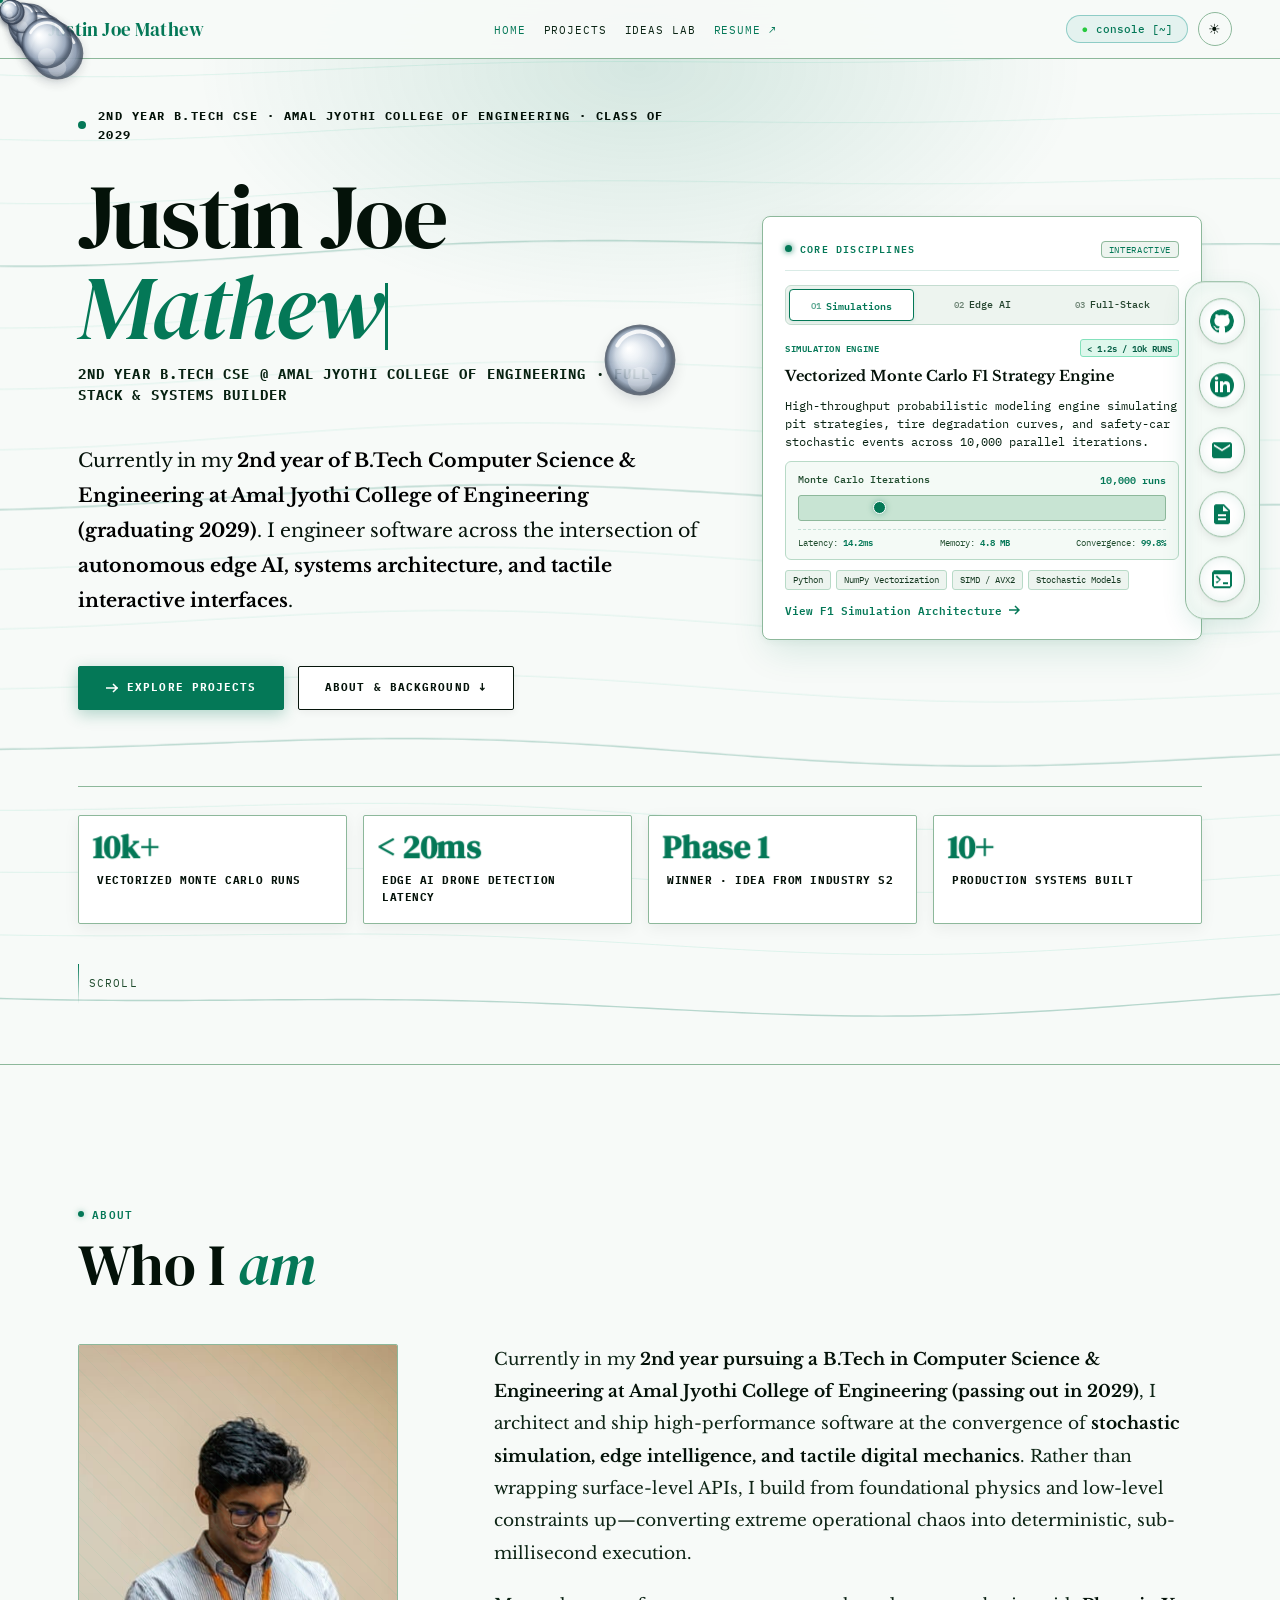
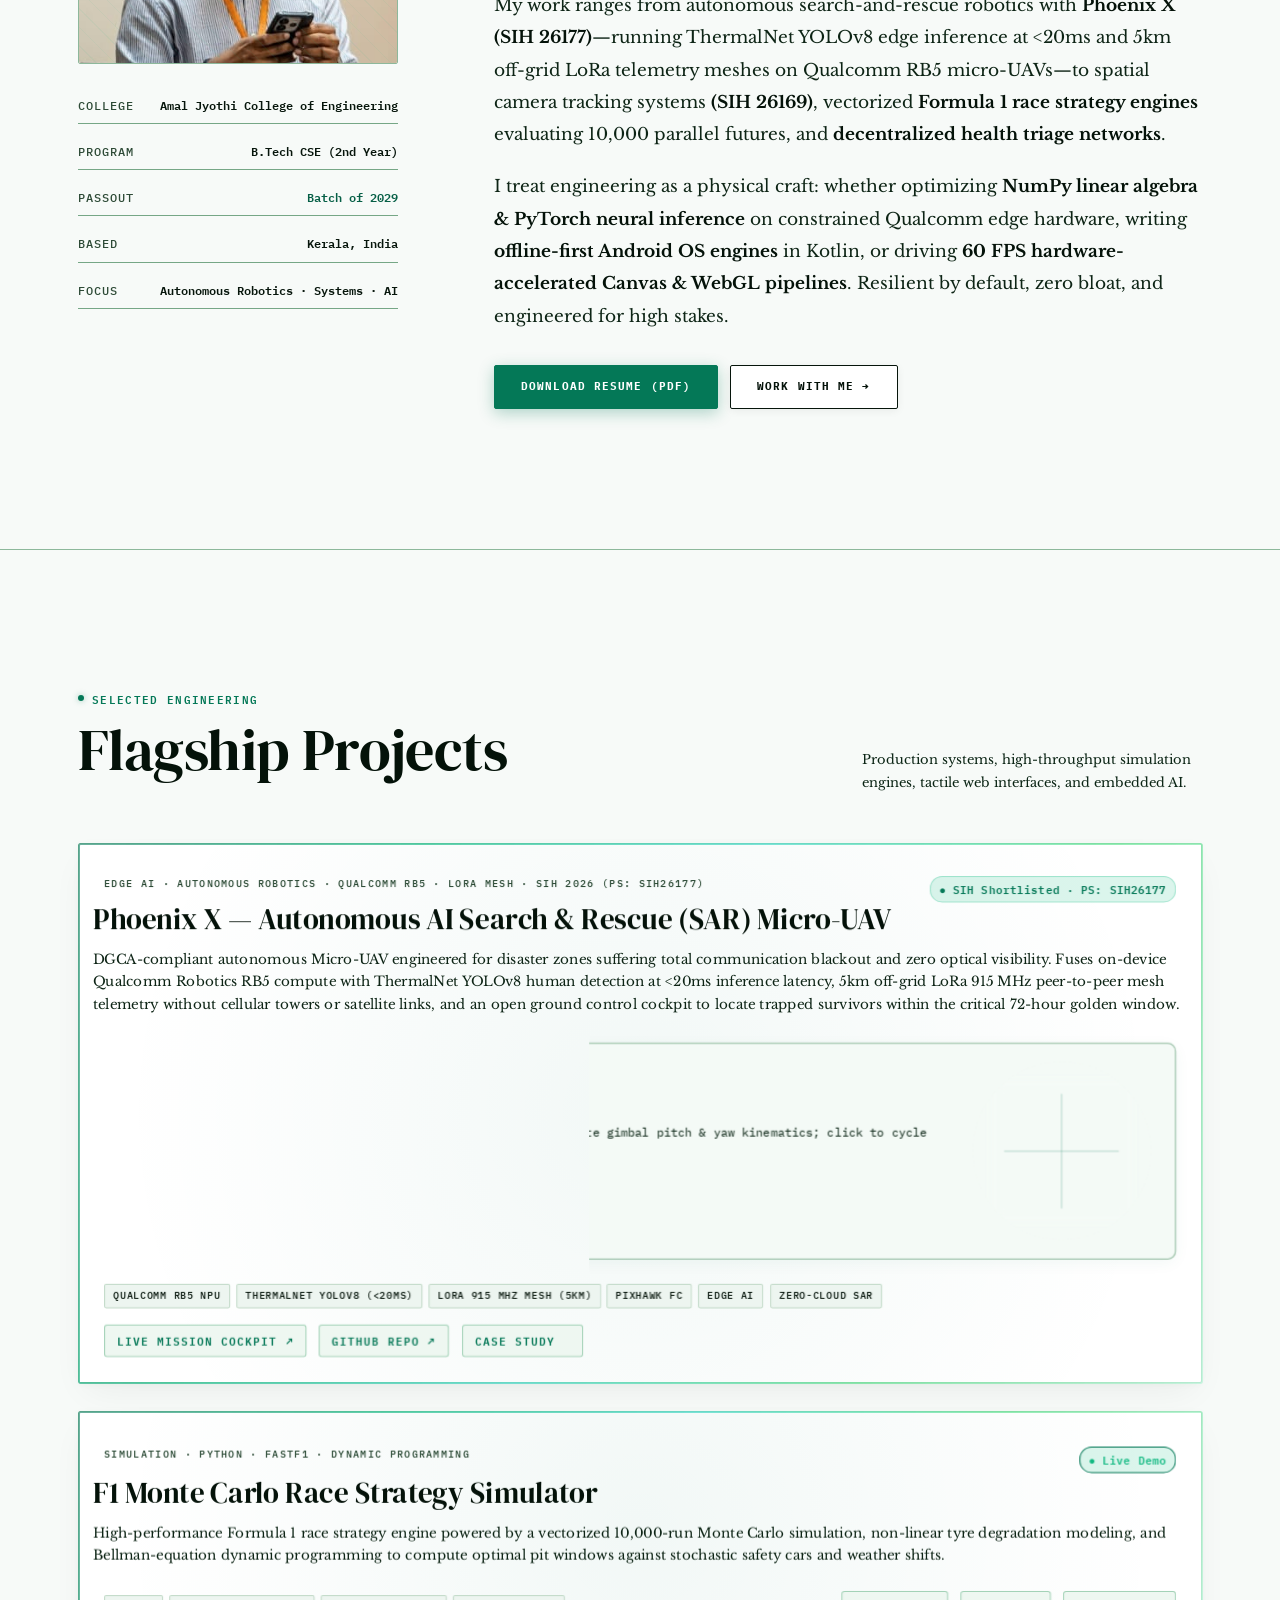
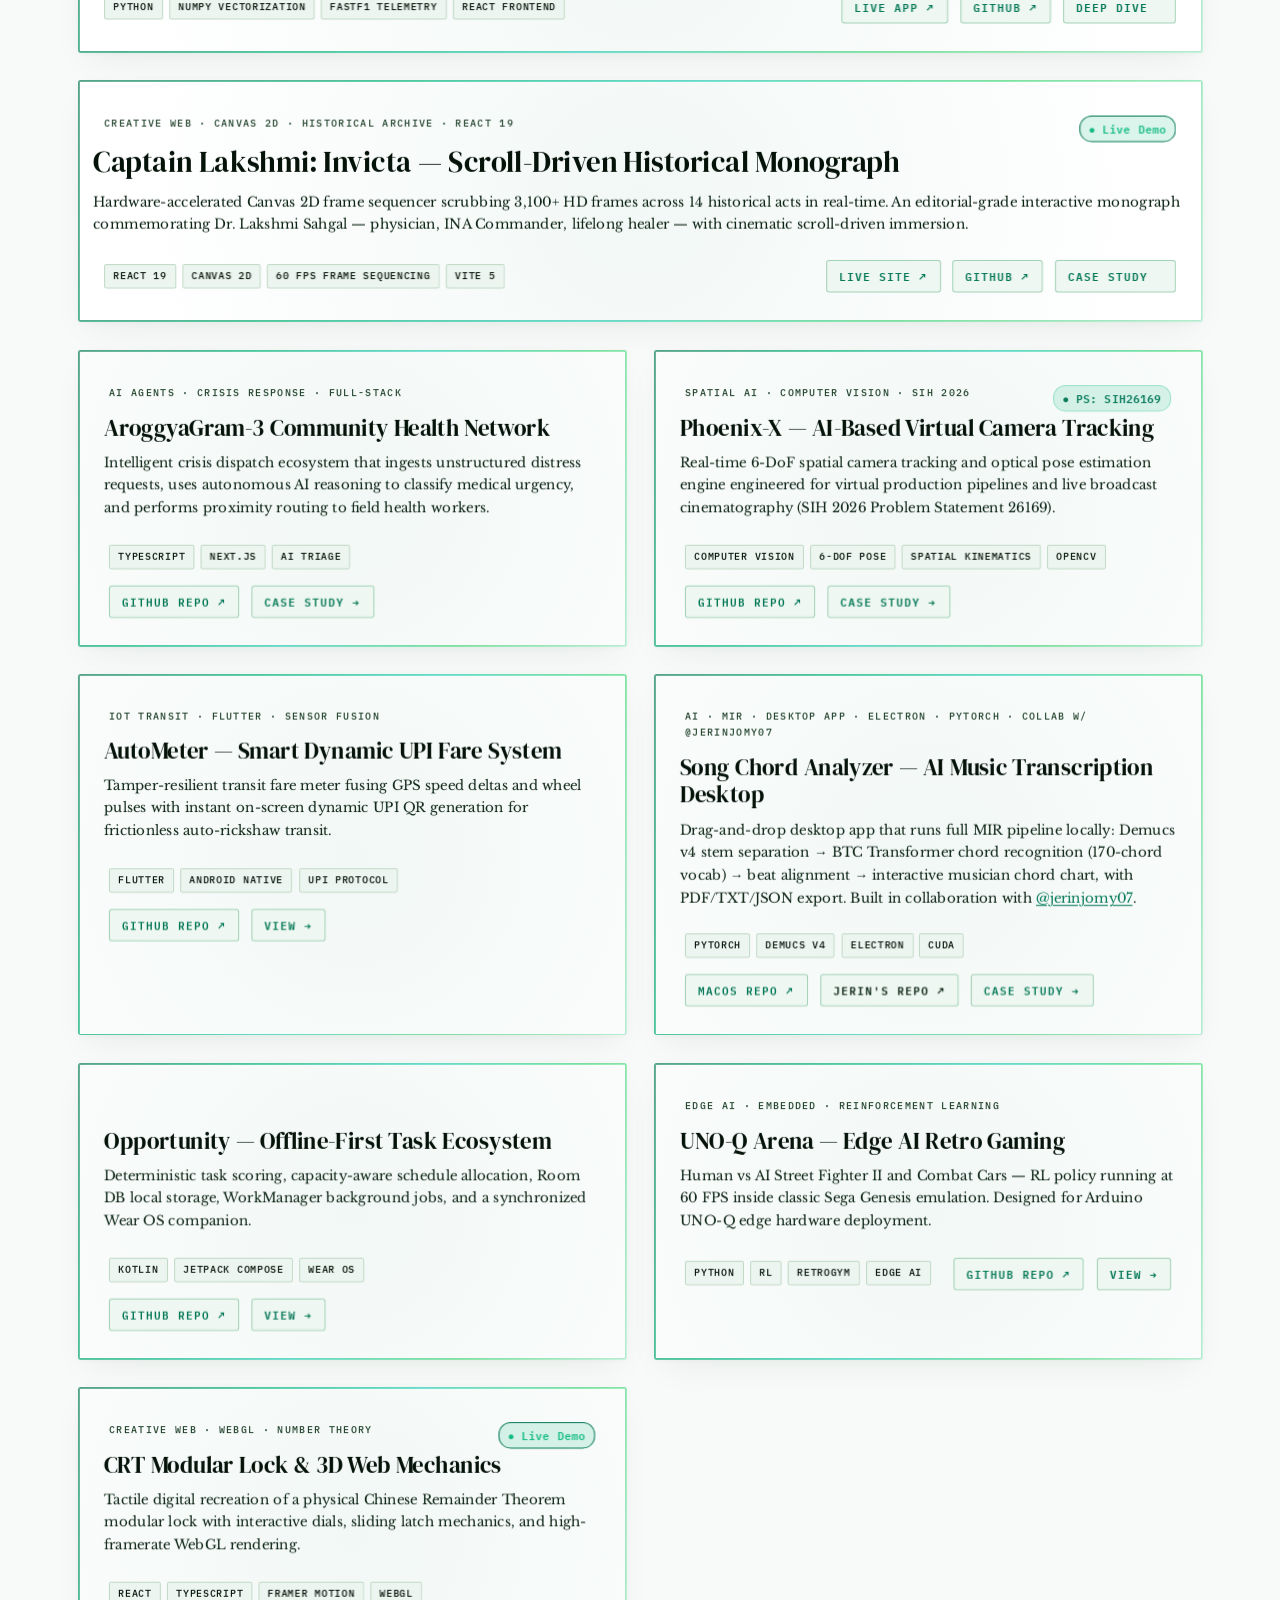
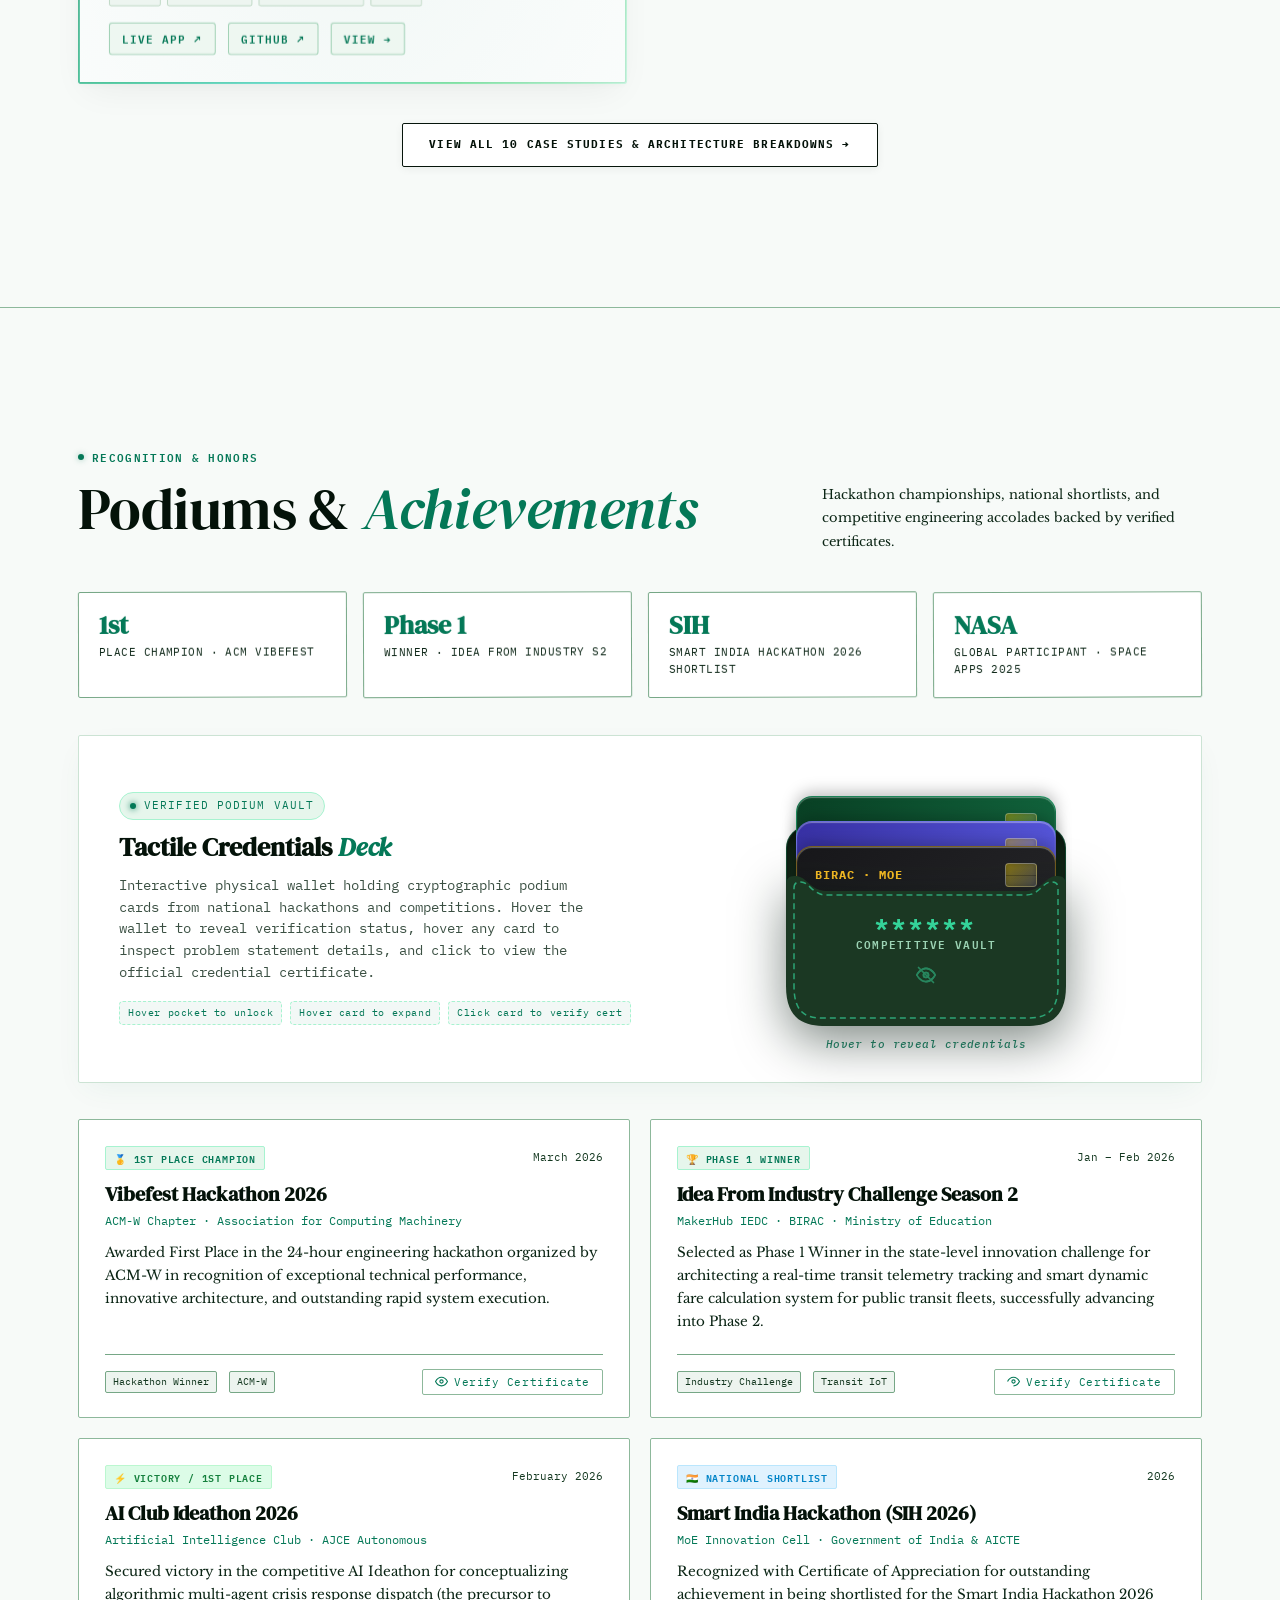
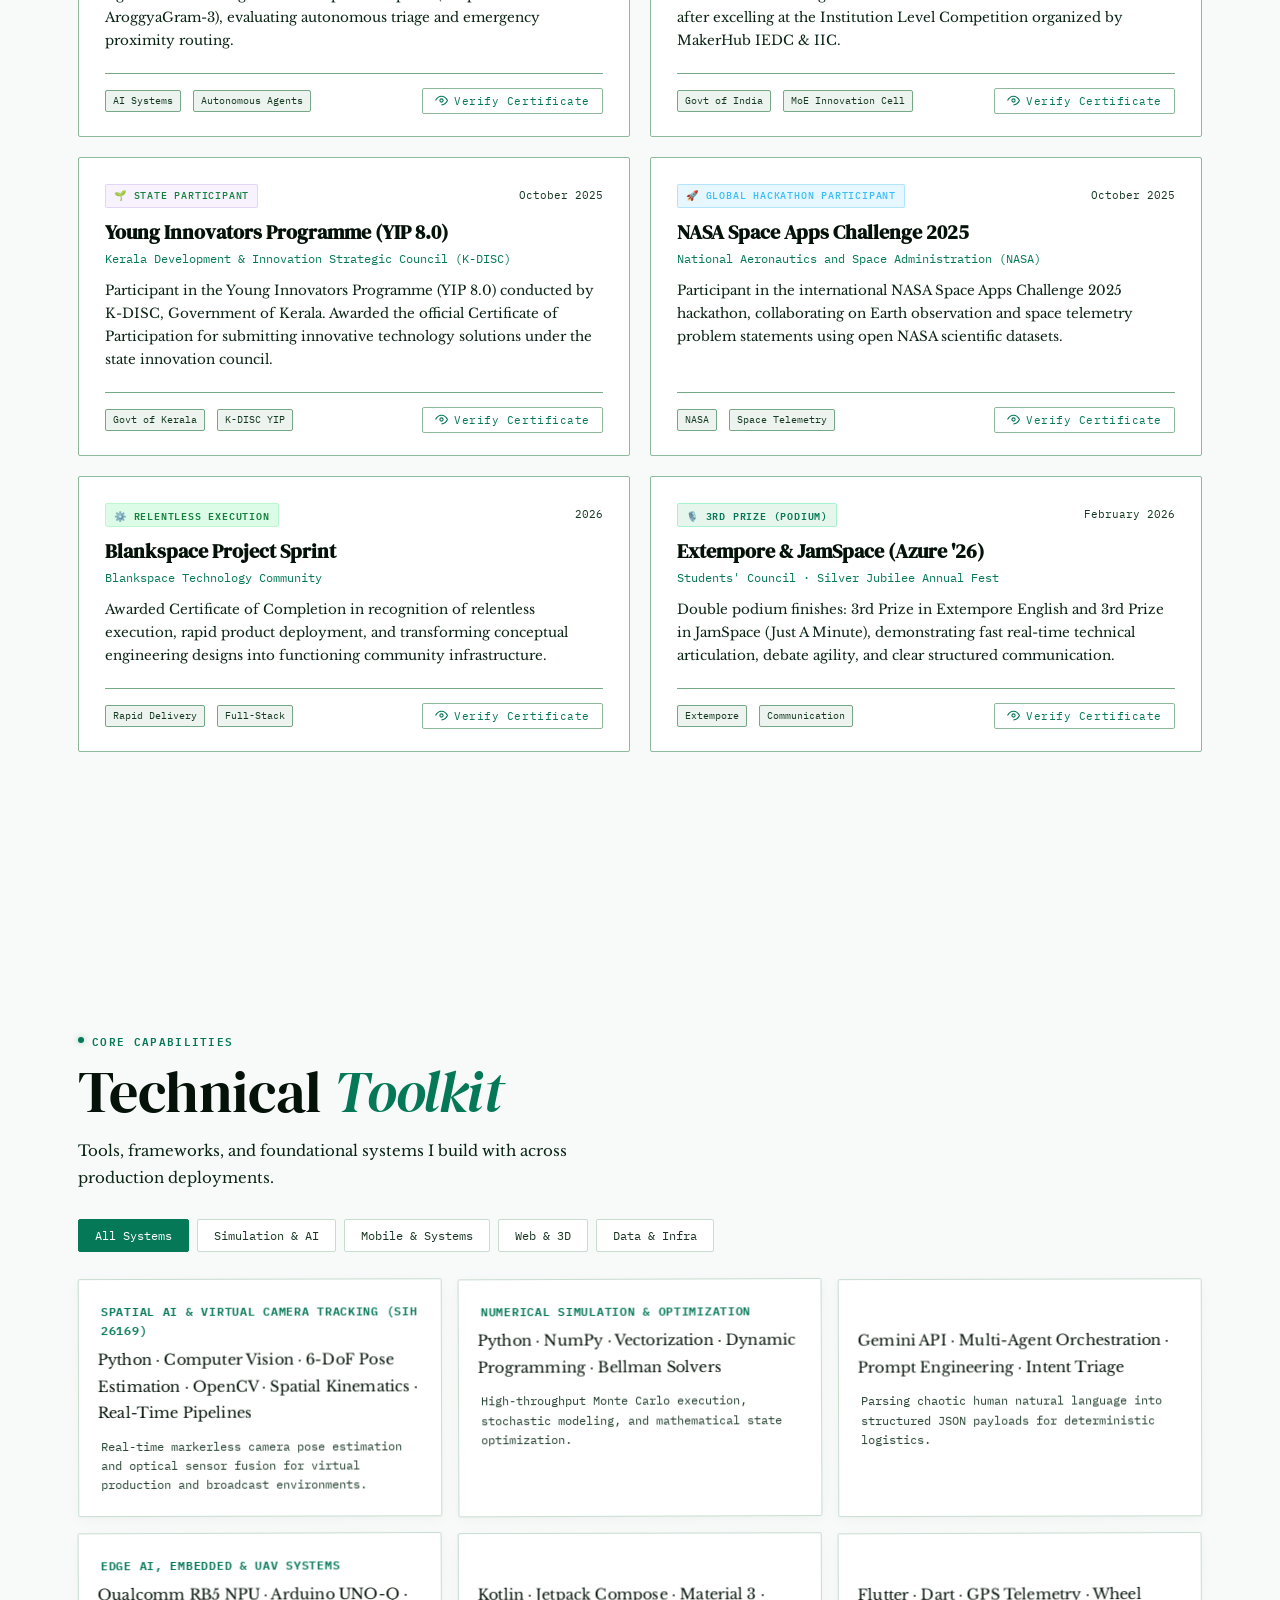
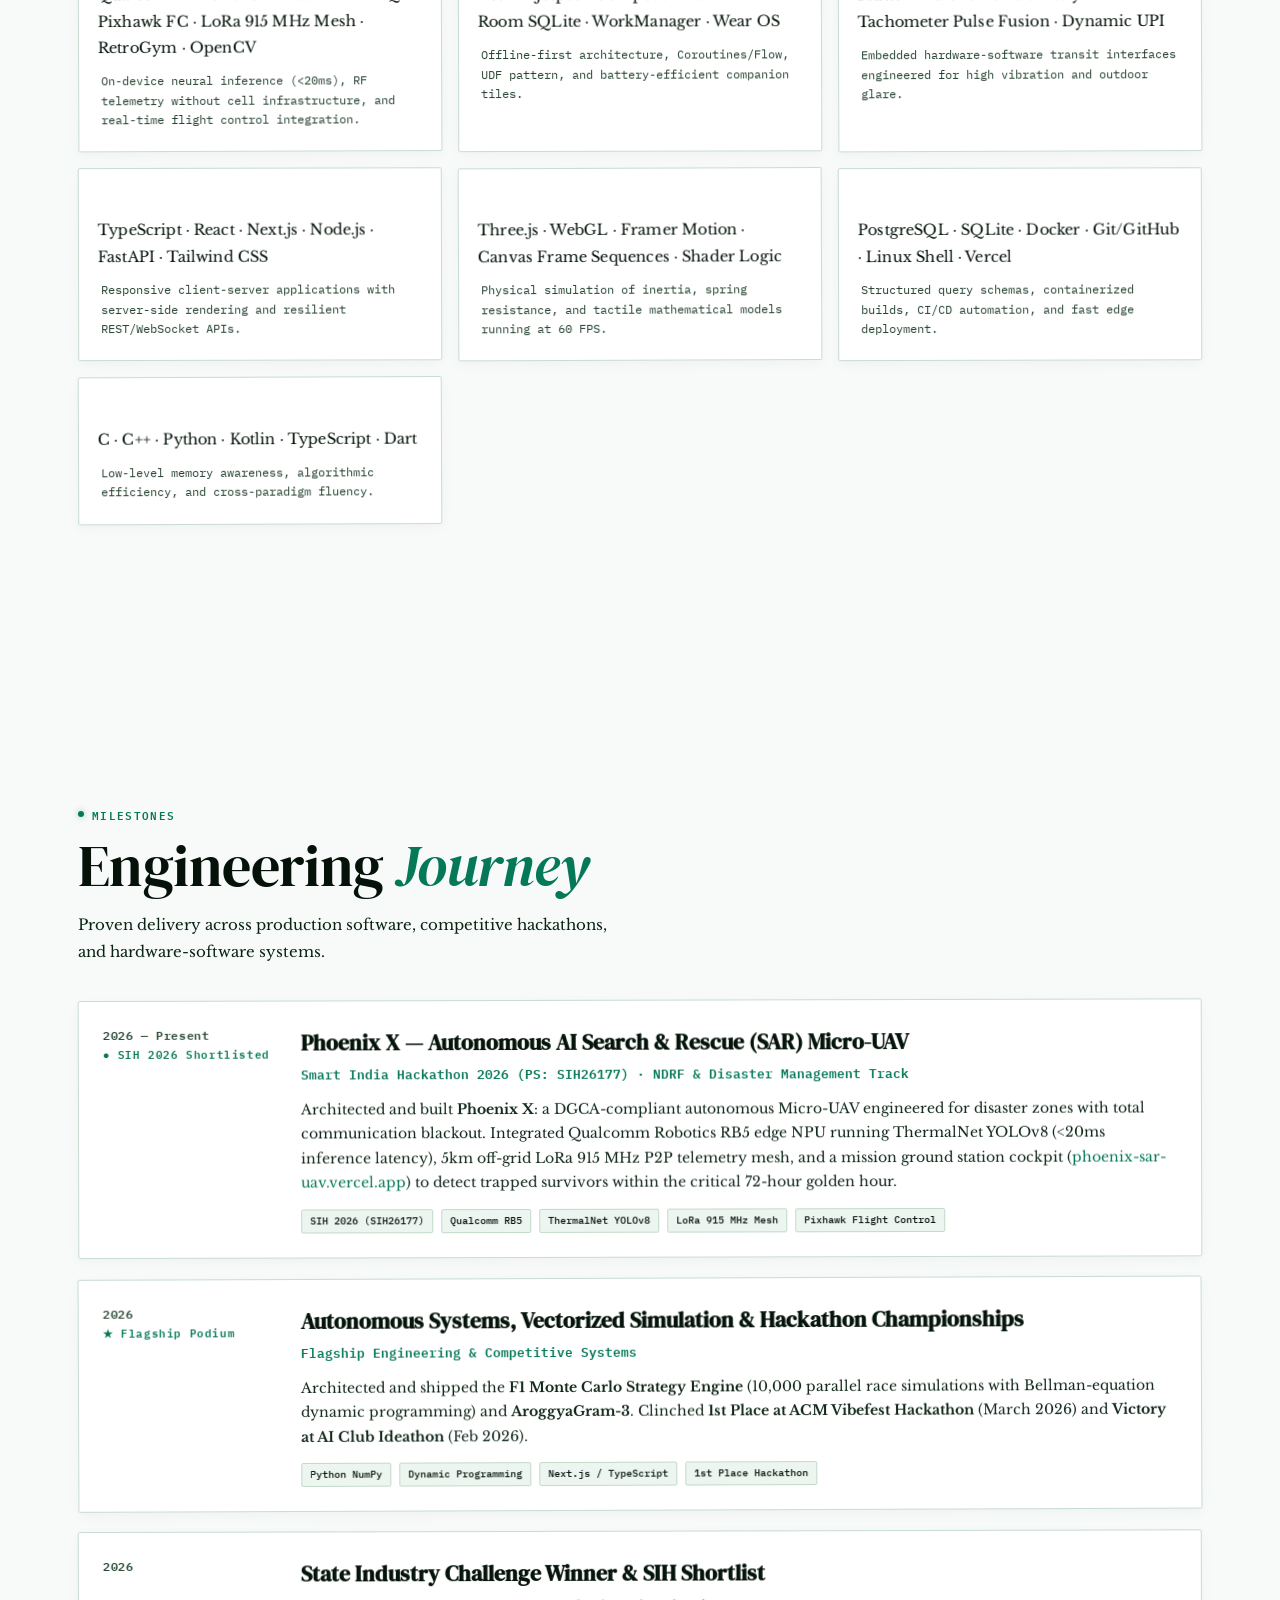
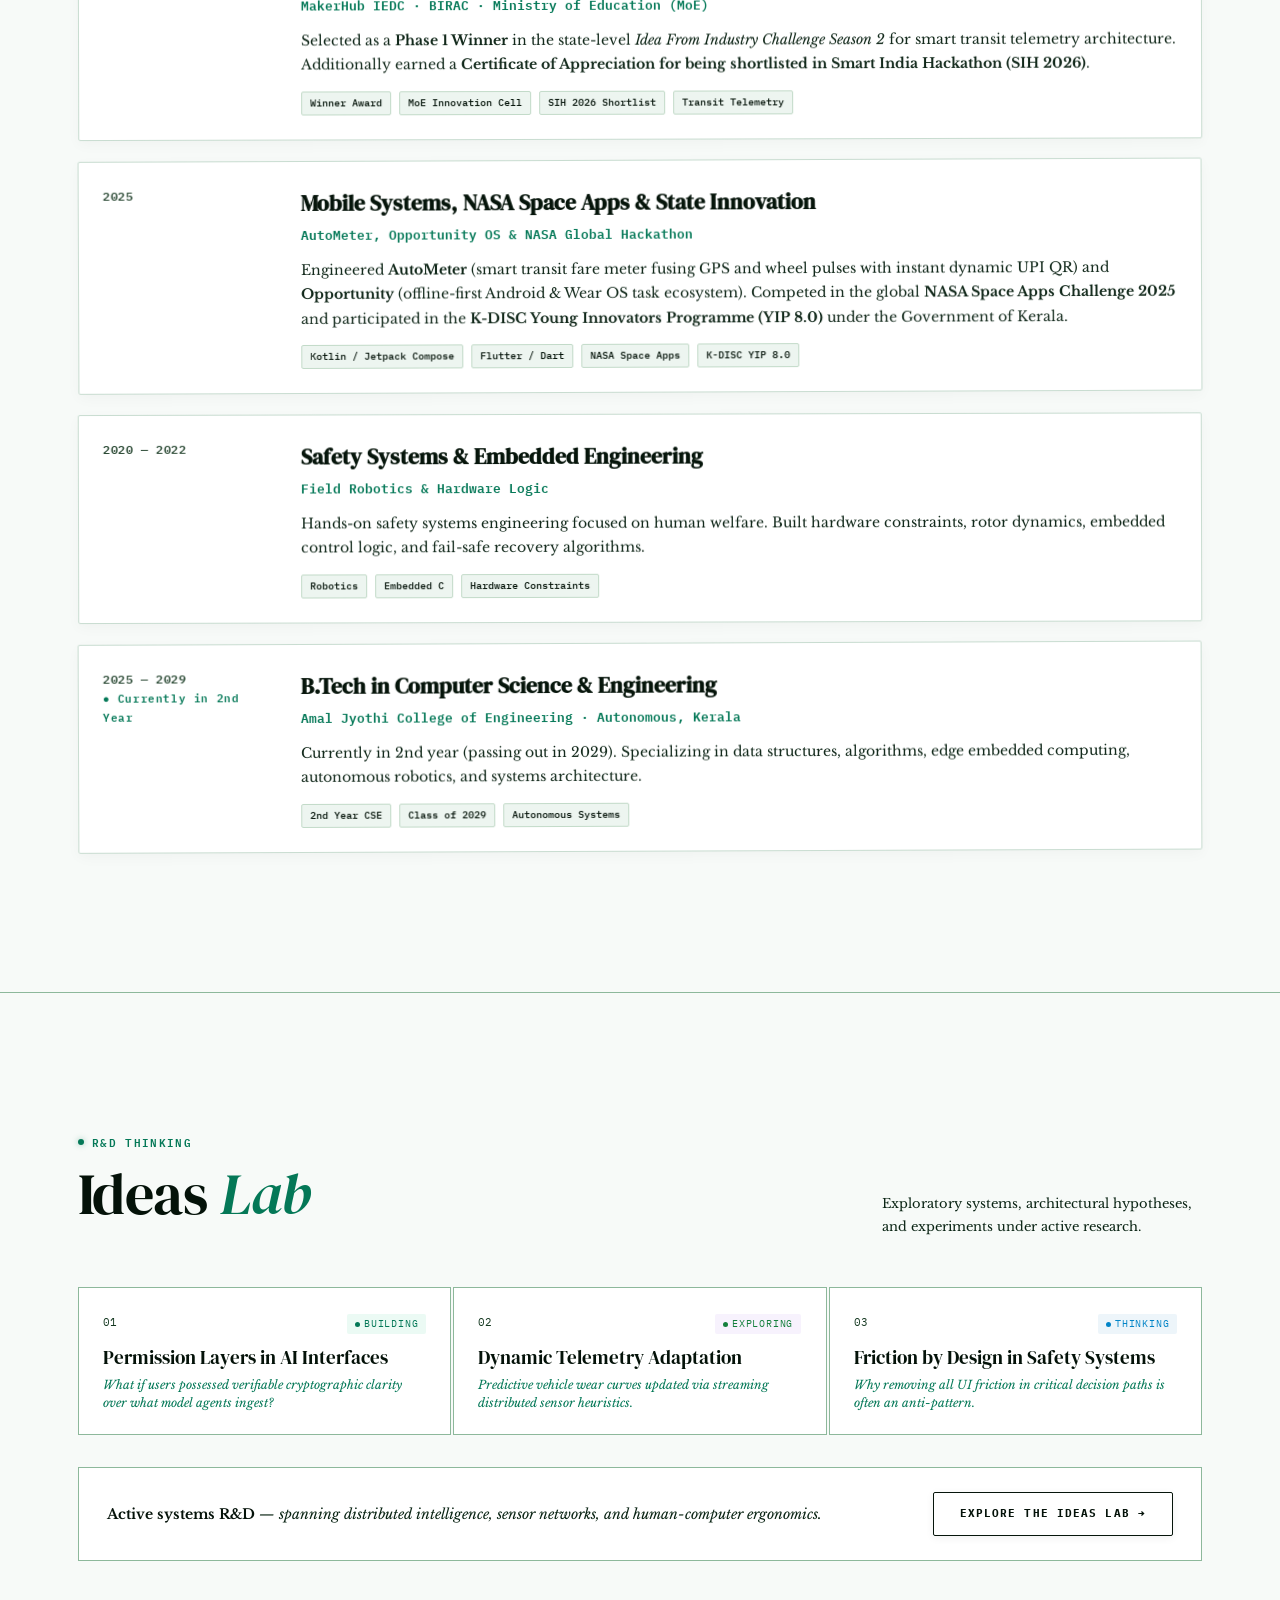
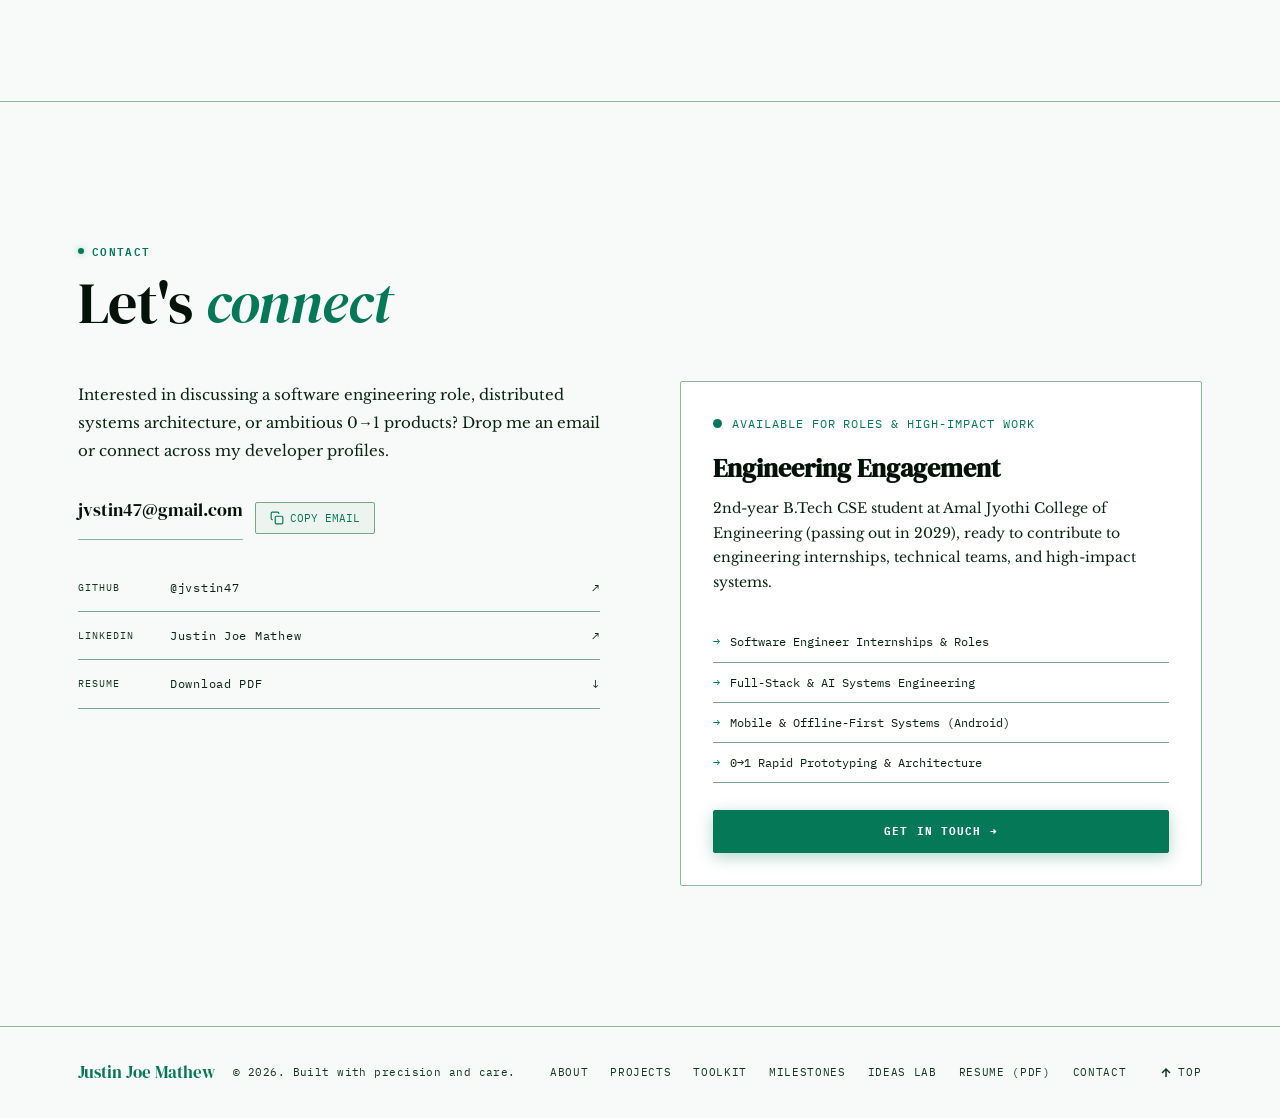
==== index.html @ a5dd4ea8 "feat: integrate interactive 3D credentials vault in achievements section" ====
<!DOCTYPE html>
<html lang="en">
<head>
  <meta charset="UTF-8"/>
  <meta name="viewport" content="width=device-width, initial-scale=1.0"/>
  <title>Justin Joe Mathew — Software Engineer &amp; Systems Builder</title>
  <link rel="preconnect" href="https://fonts.googleapis.com">
  <link rel="preconnect" href="https://fonts.gstatic.com" crossorigin>
  <link href="https://fonts.googleapis.com/css2?family=DM+Serif+Display:ital@0;1&family=Libre+Baskerville:ital,wght@0,400;0,700;1,400&family=IBM+Plex+Mono:wght@300;400;500;600&display=swap" rel="stylesheet">
  <link rel="stylesheet" href="styles.css">
  <link rel="stylesheet" href="index.css">
  <script>
    (function () {
      var saved = localStorage.getItem('theme');
      var prefersLight = window.matchMedia && window.matchMedia('(prefers-color-scheme: light)').matches;
      if (saved === 'light' || (!saved && prefersLight)) {
        document.documentElement.classList.add('light');
      }
    })();
  </script>
</head>
<body>

<!-- FUTURISTIC 3D GYROSCOPE PRELOADER (From Uiverse.io by Nawsome) -->
<div id="site-preloader" class="site-preloader" aria-label="Systems Initializing">
  <div class="preloader-backdrop"></div>
  <div class="preloader-content">
    <div class="svg-frame" id="preloader-gyro">
	<svg style="--i:0;--j:0;">
		<g id="out1">
			<path d="M72 172C72 116.772 116.772 72 172 72C227.228 72 272 116.772 272 172C272 227.228 227.228 272 172 272C116.772 272 72 227.228 72 172ZM197.322 172C197.322 158.015 185.985 146.678 172 146.678C158.015 146.678 146.678 158.015 146.678 172C146.678 185.985 158.015 197.322 172 197.322C185.985 197.322 197.322 185.985 197.322 172Z"></path>
			<path mask="url(#path-1-inside-1_111_3212)" stroke-miterlimit="16" stroke-width="2" stroke="#00FFFF" d="M72 172C72 116.772 116.772 72 172 72C227.228 72 272 116.772 272 172C272 227.228 227.228 272 172 272C116.772 272 72 227.228 72 172ZM197.322 172C197.322 158.015 185.985 146.678 172 146.678C158.015 146.678 146.678 158.015 146.678 172C146.678 185.985 158.015 197.322 172 197.322C185.985 197.322 197.322 185.985 197.322 172Z"></path>
		</g>
	</svg>

	<svg style="--i:1;--j:1;">
		<g id="out2">
			<mask fill="white" id="path-2-inside-2_111_3212">
				<path d="M102.892 127.966C93.3733 142.905 88.9517 160.527 90.2897 178.19L94.3752 177.88C93.1041 161.1 97.3046 144.36 106.347 130.168L102.892 127.966Z"></path>
				<path d="M93.3401 194.968C98.3049 211.971 108.646 226.908 122.814 237.541L125.273 234.264C111.814 224.163 101.99 209.973 97.2731 193.819L93.3401 194.968Z"></path>
				<path d="M152.707 92.3592C140.33 95.3575 128.822 101.199 119.097 109.421L121.742 112.55C130.981 104.739 141.914 99.1897 153.672 96.3413L152.707 92.3592Z"></path>
				<path d="M253.294 161.699C255.099 175.937 253.132 190.4 247.59 203.639L243.811 202.057C249.075 189.48 250.944 175.74 249.23 162.214L253.294 161.699Z"></path>
				<path d="M172 90.0557C184.677 90.0557 197.18 92.9967 208.528 98.6474C219.875 104.298 229.757 112.505 237.396 122.621L234.126 125.09C226.869 115.479 217.481 107.683 206.701 102.315C195.921 96.9469 184.043 94.1529 172 94.1529V90.0557Z"></path>
				<path d="M244.195 133.235C246.991 138.442 249.216 143.937 250.83 149.623L246.888 150.742C245.355 145.34 243.242 140.12 240.586 135.174L244.195 133.235Z"></path>
				<path d="M234.238 225.304C223.932 237.338 210.358 246.126 195.159 250.604C179.961 255.082 163.79 255.058 148.606 250.534L149.775 246.607C164.201 250.905 179.563 250.928 194.001 246.674C208.44 242.42 221.335 234.071 231.126 222.639L234.238 225.304Z"></path>
			</mask>
			<path mask="url(#path-2-inside-2_111_3212)" fill="#00FFFF" d="M102.892 127.966L105.579 123.75L101.362 121.063L98.6752 125.28L102.892 127.966ZM90.2897 178.19L85.304 178.567L85.6817 183.553L90.6674 183.175L90.2897 178.19ZM94.3752 177.88L94.7529 182.866L99.7386 182.488L99.3609 177.503L94.3752 177.88ZM106.347 130.168L110.564 132.855L113.251 128.638L109.034 125.951L106.347 130.168ZM93.3401 194.968L91.9387 190.168L87.1391 191.569L88.5405 196.369L93.3401 194.968ZM122.814 237.541L119.813 241.54L123.812 244.541L126.813 240.542L122.814 237.541ZM125.273 234.264L129.272 237.265L132.273 233.266L128.274 230.265L125.273 234.264ZM97.2731 193.819L102.073 192.418L100.671 187.618L95.8717 189.02L97.2731 193.819ZM152.707 92.3592L157.567 91.182L156.389 86.3226L151.53 87.4998L152.707 92.3592ZM119.097 109.421L115.869 105.603L112.05 108.831L115.278 112.649L119.097 109.421ZM121.742 112.55L117.924 115.778L121.152 119.596L124.97 116.368L121.742 112.55ZM153.672 96.3413L154.849 101.201L159.708 100.023L158.531 95.1641L153.672 96.3413ZM253.294 161.699L258.255 161.07L257.626 156.11L252.666 156.738L253.294 161.699ZM247.59 203.639L245.66 208.251L250.272 210.182L252.203 205.569L247.59 203.639ZM243.811 202.057L239.198 200.126L237.268 204.739L241.88 206.669L243.811 202.057ZM249.23 162.214L248.601 157.253L243.641 157.882L244.269 162.842L249.23 162.214ZM172 90.0557V85.0557H167V90.0557H172ZM208.528 98.6474L206.299 103.123L206.299 103.123L208.528 98.6474ZM237.396 122.621L240.409 126.611L244.399 123.598L241.386 119.608L237.396 122.621ZM234.126 125.09L230.136 128.103L233.149 132.093L237.139 129.08L234.126 125.09ZM206.701 102.315L204.473 106.791L204.473 106.791L206.701 102.315ZM172 94.1529H167V99.1529H172V94.1529ZM244.195 133.235L248.601 130.87L246.235 126.465L241.83 128.83L244.195 133.235ZM250.83 149.623L252.195 154.433L257.005 153.067L255.64 148.257L250.83 149.623ZM246.888 150.742L242.078 152.107L243.444 156.917L248.254 155.552L246.888 150.742ZM240.586 135.174L238.22 130.768L233.815 133.134L236.181 137.539L240.586 135.174ZM234.238 225.304L238.036 228.556L241.288 224.759L237.491 221.506L234.238 225.304ZM195.159 250.604L196.572 255.4L196.572 255.4L195.159 250.604ZM148.606 250.534L143.814 249.107L142.386 253.899L147.178 255.326L148.606 250.534ZM149.775 246.607L151.203 241.816L146.411 240.388L144.983 245.18L149.775 246.607ZM194.001 246.674L195.415 251.47L195.415 251.47L194.001 246.674ZM231.126 222.639L234.379 218.841L230.581 215.589L227.329 219.386L231.126 222.639ZM98.6752 125.28C88.5757 141.13 83.8844 159.826 85.304 178.567L95.2754 177.812C94.0191 161.227 98.1709 144.681 107.109 130.653L98.6752 125.28ZM90.6674 183.175L94.7529 182.866L93.9976 172.895L89.912 173.204L90.6674 183.175ZM99.3609 177.503C98.1715 161.8 102.102 146.135 110.564 132.855L102.131 127.481C92.5071 142.585 88.0368 160.4 89.3895 178.258L99.3609 177.503ZM109.034 125.951L105.579 123.75L100.205 132.183L103.661 134.385L109.034 125.951ZM88.5405 196.369C93.8083 214.41 104.78 230.259 119.813 241.54L125.815 233.542C112.512 223.558 102.802 209.532 98.1397 193.566L88.5405 196.369ZM126.813 240.542L129.272 237.265L121.274 231.263L118.815 234.54L126.813 240.542ZM128.274 230.265C115.679 220.813 106.486 207.534 102.073 192.418L92.4735 195.221C97.493 212.412 107.948 227.513 122.272 238.263L128.274 230.265ZM95.8717 189.02L91.9387 190.168L94.7415 199.767L98.6745 198.619L95.8717 189.02ZM151.53 87.4998C138.398 90.681 126.188 96.8793 115.869 105.603L122.325 113.239C131.457 105.519 142.262 100.034 153.884 97.2187L151.53 87.4998ZM115.278 112.649L117.924 115.778L125.56 109.322L122.915 106.193L115.278 112.649ZM124.97 116.368C133.616 109.059 143.846 103.866 154.849 101.201L152.495 91.4818C139.981 94.5132 128.347 100.419 118.514 108.732L124.97 116.368ZM158.531 95.1641L157.567 91.182L147.848 93.5364L148.812 97.5185L158.531 95.1641ZM248.334 162.327C250.028 175.697 248.181 189.277 242.978 201.708L252.203 205.569C258.082 191.522 260.169 176.177 258.255 161.07L248.334 162.327ZM249.521 199.027L245.741 197.445L241.88 206.669L245.66 208.251L249.521 199.027ZM248.423 203.987C254.025 190.602 256.014 175.98 254.19 161.585L244.269 162.842C245.873 175.5 244.125 188.357 239.198 200.126L248.423 203.987ZM249.858 167.174L253.923 166.659L252.666 156.738L248.601 157.253L249.858 167.174ZM172 95.0557C183.903 95.0557 195.644 97.8172 206.299 103.123L210.757 94.1717C198.717 88.1761 185.45 85.0557 172 85.0557V95.0557ZM206.299 103.123C216.954 108.429 226.233 116.135 233.406 125.634L241.386 119.608C233.281 108.874 222.796 100.167 210.757 94.1717L206.299 103.123ZM234.383 118.631L231.113 121.1L237.139 129.08L240.409 126.611L234.383 118.631ZM238.116 122.077C230.393 111.849 220.403 103.552 208.93 97.8393L204.473 106.791C214.56 111.814 223.345 119.11 230.136 128.103L238.116 122.077ZM208.93 97.8393C197.458 92.1263 184.816 89.1529 172 89.1529V99.1529C183.269 99.1529 194.385 101.767 204.473 106.791L208.93 97.8393ZM177 94.1529V90.0557H167V94.1529H177ZM239.79 135.601C242.416 140.49 244.504 145.649 246.02 150.988L255.64 148.257C253.927 142.225 251.567 136.395 248.601 130.87L239.79 135.601ZM249.464 144.813L245.523 145.932L248.254 155.552L252.195 154.433L249.464 144.813ZM251.698 149.376C250.067 143.628 247.818 138.073 244.991 132.808L236.181 137.539C238.666 142.168 240.644 147.052 242.078 152.107L251.698 149.376ZM242.951 139.579L246.561 137.64L241.83 128.83L238.22 130.768L242.951 139.579ZM230.441 222.051C220.763 233.351 208.017 241.603 193.746 245.808L196.572 255.4C212.698 250.649 227.101 241.325 238.036 228.556L230.441 222.051ZM193.746 245.808C179.475 250.012 164.291 249.99 150.033 245.742L147.178 255.326C163.289 260.125 180.447 260.151 196.572 255.4L193.746 245.808ZM153.397 251.962L154.567 248.035L144.983 245.18L143.814 249.107L153.397 251.962ZM148.348 251.399C163.7 255.973 180.049 255.997 195.415 251.47L192.588 241.877C179.077 245.858 164.702 245.837 151.203 241.816L148.348 251.399ZM195.415 251.47C210.78 246.942 224.504 238.058 234.924 225.891L227.329 219.386C218.167 230.084 206.099 237.897 192.588 241.877L195.415 251.47ZM227.874 226.436L230.986 229.101L237.491 221.506L234.379 218.841L227.874 226.436Z"></path>
		</g>
	</svg>

	<svg style="--i:0;--j:2;">
		<g id="inner3">
			<path d="M195.136 135.689C188.115 131.215 179.948 128.873 171.624 128.946C163.299 129.019 155.174 131.503 148.232 136.099L148.42 136.382C155.307 131.823 163.368 129.358 171.627 129.286C179.886 129.213 187.988 131.537 194.954 135.975L195.136 135.689Z"></path>
			<path d="M195.136 208.311C188.115 212.784 179.948 215.127 171.624 215.054C163.299 214.981 155.174 212.496 148.232 207.901L148.42 207.618C155.307 212.177 163.368 214.642 171.627 214.714C179.886 214.786 187.988 212.463 194.954 208.025L195.136 208.311Z"></path>
			<path mask="url(#path-5-inside-3_111_3212)" fill="#00FFFF" d="M195.136 135.689L195.474 135.904L195.689 135.566L195.351 135.352L195.136 135.689ZM171.624 128.946L171.627 129.346L171.624 128.946ZM148.232 136.099L148.011 135.765L147.678 135.986L147.899 136.32L148.232 136.099ZM148.42 136.382L148.086 136.603L148.307 136.936L148.641 136.716L148.42 136.382ZM171.627 129.286L171.63 129.686L171.627 129.286ZM194.954 135.975L194.739 136.313L195.076 136.528L195.291 136.19L194.954 135.975ZM195.136 208.311L195.351 208.648L195.689 208.433L195.474 208.096L195.136 208.311ZM171.624 215.054L171.627 214.654L171.624 215.054ZM148.232 207.901L147.899 207.68L147.678 208.014L148.011 208.234L148.232 207.901ZM148.42 207.618L148.641 207.284L148.307 207.063L148.086 207.397L148.42 207.618ZM171.627 214.714L171.63 214.314L171.627 214.714ZM194.954 208.025L195.291 207.81L195.076 207.472L194.739 207.687L194.954 208.025ZM195.351 135.352C188.265 130.836 180.022 128.473 171.62 128.546L171.627 129.346C179.874 129.274 187.966 131.594 194.921 136.026L195.351 135.352ZM171.62 128.546C163.218 128.619 155.018 131.127 148.011 135.765L148.453 136.432C155.33 131.88 163.38 129.418 171.627 129.346L171.62 128.546ZM147.899 136.32L148.086 136.603L148.753 136.161L148.566 135.878L147.899 136.32ZM148.641 136.716C155.463 132.199 163.448 129.757 171.63 129.686L171.623 128.886C163.287 128.958 155.15 131.447 148.199 136.049L148.641 136.716ZM171.63 129.686C179.812 129.614 187.839 131.916 194.739 136.313L195.169 135.638C188.138 131.158 179.959 128.813 171.623 128.886L171.63 129.686ZM195.291 136.19L195.474 135.904L194.799 135.474L194.617 135.76L195.291 136.19ZM194.921 207.974C187.966 212.406 179.874 214.726 171.627 214.654L171.62 215.454C180.022 215.527 188.265 213.163 195.351 208.648L194.921 207.974ZM171.627 214.654C163.38 214.582 155.33 212.12 148.453 207.567L148.011 208.234C155.018 212.873 163.218 215.38 171.62 215.454L171.627 214.654ZM148.566 208.122L148.753 207.838L148.086 207.397L147.899 207.68L148.566 208.122ZM148.199 207.951C155.15 212.553 163.287 215.041 171.623 215.114L171.63 214.314C163.448 214.243 155.463 211.801 148.641 207.284L148.199 207.951ZM171.623 215.114C179.959 215.187 188.138 212.842 195.169 208.362L194.739 207.687C187.839 212.084 179.812 214.386 171.63 214.314L171.623 215.114ZM194.617 208.239L194.799 208.526L195.474 208.096L195.291 207.81L194.617 208.239Z"></path>
		</g>
		<path stroke="#00FFFF" d="M240.944 172C240.944 187.951 235.414 203.408 225.295 215.738C215.176 228.068 201.095 236.508 185.45 239.62C169.806 242.732 153.567 240.323 139.5 232.804C125.433 225.285 114.408 213.12 108.304 198.384C102.2 183.648 101.394 167.25 106.024 151.987C110.654 136.723 120.434 123.537 133.696 114.675C146.959 105.813 162.884 101.824 178.758 103.388C194.632 104.951 209.472 111.97 220.751 123.249" id="out3"></path>
	</svg>

	<svg style="--i:1;--j:3;">
		<g id="inner1">
			<path fill="#00FFFF" d="M145.949 124.51L148.554 129.259C156.575 124.859 165.672 122.804 174.806 123.331C183.94 123.858 192.741 126.944 200.203 132.236C207.665 137.529 213.488 144.815 217.004 153.261C220.521 161.707 221.59 170.972 220.09 179.997L224.108 180.665L224.102 180.699L229.537 181.607C230.521 175.715 230.594 169.708 229.753 163.795L225.628 164.381C224.987 159.867 223.775 155.429 222.005 151.179C218.097 141.795 211.628 133.699 203.337 127.818C195.045 121.937 185.266 118.508 175.118 117.923C165.302 117.357 155.525 119.474 146.83 124.037C146.535 124.192 146.241 124.349 145.949 124.51ZM224.638 164.522C224.009 160.091 222.819 155.735 221.082 151.563C217.246 142.352 210.897 134.406 202.758 128.634C194.62 122.862 185.021 119.496 175.06 118.922C165.432 118.367 155.841 120.441 147.311 124.914L148.954 127.91C156.922 123.745 165.876 121.814 174.864 122.333C184.185 122.87 193.166 126.019 200.782 131.421C208.397 136.822 214.339 144.257 217.928 152.877C221.388 161.188 222.526 170.276 221.23 179.173L224.262 179.677C224.998 174.671 225.35 169.535 224.638 164.522Z" clip-rule="evenodd" fill-rule="evenodd"></path>
			<path fill="#00FFFF" d="M139.91 220.713C134.922 217.428 130.469 213.395 126.705 208.758L130.983 205.286L130.985 205.288L134.148 202.721C141.342 211.584 151.417 217.642 162.619 219.839C173.821 222.036 185.438 220.232 195.446 214.742L198.051 219.491C197.759 219.651 197.465 219.809 197.17 219.963C186.252 225.693 173.696 227.531 161.577 225.154C154.613 223.789 148.041 221.08 142.202 217.234L139.91 220.713ZM142.752 216.399C148.483 220.174 154.934 222.833 161.769 224.173C173.658 226.504 185.977 224.704 196.689 219.087L195.046 216.09C185.035 221.323 173.531 222.998 162.427 220.82C151.323 218.643 141.303 212.747 134.01 204.122L131.182 206.5C134.451 210.376 138.515 213.607 142.752 216.399Z" clip-rule="evenodd" fill-rule="evenodd"></path>
		</g>
	</svg>

	<svg style="--i:2;--j:4;">
		<path fill="#00FFFF" d="M180.956 186.056C183.849 184.212 186.103 181.521 187.41 178.349C188.717 175.177 189.013 171.679 188.258 168.332C187.503 164.986 185.734 161.954 183.192 159.65C180.649 157.346 177.458 155.883 174.054 155.46C170.649 155.038 167.197 155.676 164.169 157.288C161.14 158.9 158.683 161.407 157.133 164.468C155.582 167.528 155.014 170.992 155.505 174.388C155.997 177.783 157.524 180.944 159.879 183.439L161.129 182.259C159.018 180.021 157.648 177.186 157.207 174.141C156.766 171.096 157.276 167.989 158.667 165.245C160.057 162.5 162.261 160.252 164.977 158.806C167.693 157.36 170.788 156.788 173.842 157.167C176.895 157.546 179.757 158.858 182.037 160.924C184.317 162.99 185.904 165.709 186.581 168.711C187.258 171.712 186.992 174.849 185.82 177.694C184.648 180.539 182.627 182.952 180.032 184.606L180.956 186.056Z" id="center1"></path>
		<path fill="#00FFFF" d="M172 166.445C175.068 166.445 177.556 168.932 177.556 172C177.556 175.068 175.068 177.556 172 177.556C168.932 177.556 166.444 175.068 166.444 172C166.444 168.932 168.932 166.445 172 166.445ZM172 177.021C174.773 177.021 177.021 174.773 177.021 172C177.021 169.227 174.773 166.979 172 166.979C169.227 166.979 166.979 169.227 166.979 172C166.979 174.773 169.227 177.021 172 177.021Z" id="center"></path>
	</svg>

</div>
    <div class="preloader-telemetry">
      <div class="preloader-status-line">
        <span class="preloader-pulse-dot"></span>
        <span id="preloader-status-text">INITIALIZING SUBSYSTEMS...</span>
      </div>
      <div class="preloader-progress-wrap">
        <div class="preloader-bar" id="preloader-bar"></div>
      </div>
      <div class="preloader-meta">
        <span>CORE // QUANTUM BUS</span>
        <span id="preloader-pct">0%</span>
      </div>
      <div class="preloader-skip-hint">CLICK ANYWHERE OR ESC TO ENTER</div>
    </div>
  </div>
</div>


<!-- NAV -->
<nav class="site-nav">
  <div class="nav-inner">
    <a href="index.html" class="nav-logo">Justin Joe Mathew</a>
    <ul class="nav-links" id="nav-links">
      <li><a href="index.html" class="active">Home</a></li>
      <li><a href="projects.html">Projects</a></li>
      <li><a href="ideas-lab.html">Ideas Lab</a></li>
      <li><a href="Justin_Mathew_Resume.pdf" target="_blank" style="color:var(--nature);">Resume ↗</a></li>
    </ul>
      <div style="display:flex;align-items:center;gap:10px;">
        <button class="tech-terminal-trigger" onclick="toggleTechTerminal()" title="Launch Interactive Systems Terminal">
          <span style="color:#27c93f;">●</span> console [~]
        </button>
        <button id="theme-btn" onclick="toggleTheme()" title="Toggle theme">☾</button>
        <button class="nav-hamburger" onclick="toggleMobileNav()" aria-label="Toggle navigation">☰</button>
      </div>
    </div>
  </nav>


<!-- HERO -->
<section id="hero" style="position:relative;">
  <div class="prism-canvas-container">
    <canvas id="prism-hero-canvas" class="prism-canvas"></canvas>
  </div>
  <!-- Pristine Botanical Topographical Contour Canvas (Light Mode) -->
  <canvas id="hero-light-contour" class="hero-light-contour-canvas"></canvas>
  <div class="hero-glow"></div>
  <div class="wrap" style="position:relative;z-index:1;">
    <div class="hero-main-layout">
      <div class="hero-content">
        <div class="hero-eyebrow anim anim-1">
          <span class="hero-dot"></span>
          <span class="hero-eyebrow-text">2nd Year B.Tech CSE · Amal Jyothi College of Engineering · Class of 2029</span>
        </div>

        <h1 class="hero-name anim anim-2">
          Justin Joe<br><span class="line-2">Mathew<span class="cursor"></span></span>
        </h1>

        <p class="hero-role anim anim-3">2nd Year B.Tech CSE @ Amal Jyothi College of Engineering · Full-Stack &amp; Systems Builder</p>

        <p class="hero-desc anim anim-4">
          Currently in my <strong>2nd year of B.Tech Computer Science &amp; Engineering at Amal Jyothi College of Engineering (graduating 2029)</strong>. I engineer software across the intersection of <strong>autonomous edge AI, systems architecture, and tactile interactive interfaces</strong>.
        </p>

        <div class="hero-actions anim anim-5">
          <a class="btn btn-primary" href="projects.html">
            <svg viewBox="0 0 14 14" fill="none" stroke="currentColor" stroke-width="1.5"><path d="M1 7h12M8 3l4 4-4 4"/></svg>
            Explore Projects
          </a>
          <a class="btn btn-ghost" href="#about">
            About &amp; Background ↓
          </a>
        </div>
      </div>

      <!-- Interactive Engineering Systems Showcase Deck -->
      <div class="hero-systems-deck anim anim-4" id="hero-systems-deck">
        <div class="deck-header">
          <div class="deck-header-left">
            <span class="deck-beacon"></span>
            <span class="deck-title">CORE DISCIPLINES</span>
          </div>
          <div class="deck-header-right">
            <span class="deck-status-chip">INTERACTIVE</span>
          </div>
        </div>

        <!-- Discipline Tabs -->
        <div class="deck-tabs" role="tablist" aria-label="Engineering Disciplines">
          <button class="deck-tab active" data-tab="sim" role="tab" aria-selected="true">
            <span class="deck-tab-index">01</span>
            <span class="deck-tab-name">Simulations</span>
          </button>
          <button class="deck-tab" data-tab="ai" role="tab" aria-selected="false">
            <span class="deck-tab-index">02</span>
            <span class="deck-tab-name">Edge AI</span>
          </button>
          <button class="deck-tab" data-tab="sys" role="tab" aria-selected="false">
            <span class="deck-tab-index">03</span>
            <span class="deck-tab-name">Full-Stack</span>
          </button>
        </div>

        <!-- Tab 1: Monte Carlo Simulation -->
        <div class="deck-panel active" id="deck-panel-sim" role="tabpanel">
          <div class="deck-project-meta">
            <span class="deck-project-badge">SIMULATION ENGINE</span>
            <span class="deck-project-metric">&lt; 1.2s / 10k RUNS</span>
          </div>
          <h3 class="deck-project-title">Vectorized Monte Carlo F1 Strategy Engine</h3>
          <p class="deck-project-desc">
            High-throughput probabilistic modeling engine simulating pit strategies, tire degradation curves, and safety-car stochastic events across 10,000 parallel iterations.
          </p>
          <div class="deck-live-control">
            <div class="deck-control-header">
              <span class="deck-control-label">Monte Carlo Iterations</span>
              <span class="deck-control-val" id="mc-slider-val">10,000 runs</span>
            </div>
            <input type="range" class="deck-slider" id="mc-iter-slider" min="1000" max="50000" step="1000" value="10000" aria-label="Monte Carlo iterations">
            <div class="deck-control-metrics">
              <span>Latency: <strong id="mc-calc-time">14.2ms</strong></span>
              <span>Memory: <strong id="mc-calc-mem">4.8 MB</strong></span>
              <span>Convergence: <strong id="mc-calc-acc">99.8%</strong></span>
            </div>
          </div>
          <div class="deck-tags">
            <span class="deck-tag">Python</span>
            <span class="deck-tag">NumPy Vectorization</span>
            <span class="deck-tag">SIMD / AVX2</span>
            <span class="deck-tag">Stochastic Models</span>
          </div>
          <a href="#p1" class="deck-link">
            <span>View F1 Simulation Architecture</span>
            <svg viewBox="0 0 12 12" width="12" height="12" fill="none" stroke="currentColor" stroke-width="1.5"><path d="M1 6h10M7 2l4 4-4 4"/></svg>
          </a>
        </div>

        <!-- Tab 2: Edge AI & Robotics -->
        <div class="deck-panel" id="deck-panel-ai" role="tabpanel" style="display:none;">
          <div class="deck-project-meta">
            <span class="deck-project-badge">ROBOTICS &amp; EMBEDDED</span>
            <span class="deck-project-metric">&lt; 20ms INFERENCE</span>
          </div>
          <h3 class="deck-project-title">Autonomous Search &amp; Rescue Drone</h3>
          <p class="deck-project-desc">
            Embedded Edge SLM navigation system built for Qualcomm RB5. Executes real-time vision-language target localization and autonomous obstacle avoidance in GPS-denied environments.
          </p>
          <div class="deck-spec-grid">
            <div class="deck-spec-item">
              <span class="deck-spec-key">Hardware Compute</span>
              <span class="deck-spec-val">Qualcomm RB5 + SNPE</span>
            </div>
            <div class="deck-spec-item">
              <span class="deck-spec-key">Inference Budget</span>
              <span class="deck-spec-val">&lt; 20ms per frame</span>
            </div>
            <div class="deck-spec-item">
              <span class="deck-spec-key">Framework</span>
              <span class="deck-spec-val">ROS 2 Humble / PyTorch</span>
            </div>
            <div class="deck-spec-item">
              <span class="deck-spec-key">Environment</span>
              <span class="deck-spec-val">GPS-Denied SAR</span>
            </div>
          </div>
          <div class="deck-tags">
            <span class="deck-tag">Qualcomm RB5</span>
            <span class="deck-tag">ROS 2</span>
            <span class="deck-tag">PyTorch</span>
            <span class="deck-tag">Edge SLM</span>
          </div>
          <a href="#p8" class="deck-link">
            <span>View SAR Drone Architecture</span>
            <svg viewBox="0 0 12 12" width="12" height="12" fill="none" stroke="currentColor" stroke-width="1.5"><path d="M1 6h10M7 2l4 4-4 4"/></svg>
          </a>
        </div>

        <!-- Tab 3: Full-Stack Platforms -->
        <div class="deck-panel" id="deck-panel-sys" role="tabpanel" style="display:none;">
          <div class="deck-project-meta">
            <span class="deck-project-badge">FULL-STACK PLATFORM</span>
            <span class="deck-project-metric">60 FPS · 0-DRIFT</span>
          </div>
          <h3 class="deck-project-title">High-Concurrency Reactive Systems</h3>
          <p class="deck-project-desc">
            Production full-stack platforms with offline-first synchronization, resilient real-time state machines, and tactile web interfaces with micro-second event loops.
          </p>
          <div class="deck-spec-grid">
            <div class="deck-spec-item">
              <span class="deck-spec-key">State Architecture</span>
              <span class="deck-spec-val">Deterministic Event-Sourced</span>
            </div>
            <div class="deck-spec-item">
              <span class="deck-spec-key">Network Protocol</span>
              <span class="deck-spec-val">WebSockets + Fallbacks</span>
            </div>
            <div class="deck-spec-item">
              <span class="deck-spec-key">Mobile Layer</span>
              <span class="deck-spec-val">Android Room + Coroutines</span>
            </div>
            <div class="deck-spec-item">
              <span class="deck-spec-key">UI Responsiveness</span>
              <span class="deck-spec-val">Hardware-Accelerated 60fps</span>
            </div>
          </div>
          <div class="deck-tags">
            <span class="deck-tag">TypeScript</span>
            <span class="deck-tag">Node.js</span>
            <span class="deck-tag">Kotlin / Android</span>
            <span class="deck-tag">WebSockets</span>
          </div>
          <a href="projects.html" class="deck-link">
            <span>Browse All 8 Full-Stack Projects</span>
            <svg viewBox="0 0 12 12" width="12" height="12" fill="none" stroke="currentColor" stroke-width="1.5"><path d="M1 6h10M7 2l4 4-4 4"/></svg>
          </a>
        </div>
      </div>
    </div>

    <!-- HERO PROOF BAR -->
    <div class="hero-proof-bar anim anim-5">
      <div class="proof-card">
        <span class="proof-stat">10k+</span>
        <span class="proof-label">Vectorized Monte Carlo Runs</span>
      </div>
      <div class="proof-card">
        <span class="proof-stat">&lt; 20ms</span>
        <span class="proof-label">Edge AI Drone Detection Latency</span>
      </div>
      <div class="proof-card">
        <span class="proof-stat">Phase 1</span>
        <span class="proof-label">Winner · Idea From Industry S2</span>
      </div>
      <div class="proof-card">
        <span class="proof-stat">10+</span>
        <span class="proof-label">Production Systems Built</span>
      </div>
    </div>

    <div class="scroll-indicator anim anim-5" style="margin-top:40px;">
      <div class="scroll-line"></div>
      <span>Scroll</span>
    </div>
  </div>
</section>

<!-- ABOUT -->
<section id="about">
  <div class="wrap">
    <div class="section-label reveal">About</div>
    <h2 class="section-title reveal reveal-d1">Who I <em>am</em></h2>

    <div class="about-grid">
      <div class="about-left reveal reveal-d2">
        <div class="about-avatar">
          <div class="avatar-initials"><img src="images/profile.jpeg" class="profile-img" alt="Justin Joe Mathew"></div>
        </div>
        <div class="about-meta">
          <div class="meta-row"><span class="meta-key">College</span><span class="meta-val">Amal Jyothi College of Engineering</span></div>
          <div class="meta-row"><span class="meta-key">Program</span><span class="meta-val">B.Tech CSE (2nd Year)</span></div>
          <div class="meta-row"><span class="meta-key">Passout</span><span class="meta-val" style="color:var(--nature-hi);">Batch of 2029</span></div>
          <div class="meta-row"><span class="meta-key">Based</span><span class="meta-val">Kerala, India</span></div>
          <div class="meta-row"><span class="meta-key">Focus</span><span class="meta-val">Autonomous Robotics · Systems · AI</span></div>
        </div>
      </div>

      <div class="about-right reveal reveal-d3">
        <div class="about-body">
          <p>
            Currently in my <strong>2nd year pursuing a B.Tech in Computer Science &amp; Engineering at Amal Jyothi College of Engineering (passing out in 2029)</strong>, I architect and ship high-performance software at the convergence of <strong>stochastic simulation, edge intelligence, and tactile digital mechanics</strong>. Rather than wrapping surface-level APIs, I build from foundational physics and low-level constraints up—converting extreme operational chaos into deterministic, sub-millisecond execution.
          </p>
          <p>
            My work ranges from autonomous search-and-rescue robotics with <strong>Phoenix X (SIH 26177)</strong>—running ThermalNet YOLOv8 edge inference at &lt;20ms and 5km off-grid LoRa telemetry meshes on Qualcomm RB5 micro-UAVs—to spatial camera tracking systems <strong>(SIH 26169)</strong>, vectorized <strong>Formula 1 race strategy engines</strong> evaluating 10,000 parallel futures, and <strong>decentralized health triage networks</strong>.
          </p>
          <p>
            I treat engineering as a physical craft: whether optimizing <strong>NumPy linear algebra &amp; PyTorch neural inference</strong> on constrained Qualcomm edge hardware, writing <strong>offline-first Android OS engines</strong> in Kotlin, or driving <strong>60 FPS hardware-accelerated Canvas &amp; WebGL pipelines</strong>. Resilient by default, zero bloat, and engineered for high stakes.
          </p>
        </div>

        <div style="margin-top:24px;display:flex;gap:12px;flex-wrap:wrap;">
          <a class="btn btn-primary" href="Justin_Mathew_Resume.pdf" target="_blank">Download Resume (PDF)</a>
          <a class="btn btn-ghost" href="#contact">Work With Me →</a>
        </div>
      </div>
    </div>
  </div>
</section>

<!-- FLAGSHIP PROJECTS -->
<section id="projects">
  <div class="wrap">
    <div class="projects-header">
      <div>
        <div class="section-label reveal">Selected Engineering</div>
        <h2 class="section-title reveal reveal-d1">Flagship Projects</h2>
      </div>
      <p class="section-subtitle reveal reveal-d2" style="max-width:340px;font-size:13px;">
        Production systems, high-throughput simulation engines, tactile web interfaces, and embedded AI.
      </p>
    </div>

    <div class="projects-grid">
      <!-- Flagship 01: Phoenix X Autonomous AI Search & Rescue (SAR) UAV -->
      <div class="project-card featured prism-card reveal reveal-d2 hardware-panel-card">
        <div class="prism-card-inner">
          <div style="display:flex;justify-content:space-between;align-items:flex-start;">
            <p class="project-type">Edge AI · Autonomous Robotics · Qualcomm RB5 · LoRa Mesh · SIH 2026 (PS: SIH26177)</p>
            <span class="proj-badge" style="display:inline-flex;align-items:center;gap:6px;font-size:11px;padding:3px 8px;border-radius:12px;background:rgba(16,185,129,0.15);color:var(--nature);border:1px solid rgba(16,185,129,0.3);">● SIH Shortlisted · PS: SIH26177</span>
          </div>
          <h3 class="project-title chroma-text">Phoenix X — Autonomous AI Search &amp; Rescue (SAR) Micro-UAV</h3>
          <p class="project-desc">
            DGCA-compliant autonomous Micro-UAV engineered for disaster zones suffering total communication blackout and zero optical visibility. Fuses on-device Qualcomm Robotics RB5 compute with ThermalNet YOLOv8 human detection at &lt;20ms inference latency, 5km off-grid LoRa 915 MHz peer-to-peer mesh telemetry without cellular towers or satellite links, and an open ground control cockpit to locate trapped survivors within the critical 72-hour golden window.
          </p>

          <!-- Tactile 3D Gyroscopic Gimbal Telemetry HUD -->
          <div class="drone-avionics-telemetry">
            <div class="telemetry-info">
              <div class="telemetry-header">
                <span class="telemetry-dot"></span>
                <span class="telemetry-title">QUALCOMM RB5 FLIGHT GIMBAL HUD</span>
              </div>
              <p class="telemetry-desc">
                Interactive 3D gyroscopic orientation reticle. Hover to articulate gimbal pitch &amp; yaw kinematics; click to cycle telemetry channels.
              </p>
              <div class="telemetry-stats">
                <div class="tel-stat"><span class="tel-label">Gimbal Axis</span><span class="tel-val">3-Axis Brushless</span></div>
                <div class="tel-stat"><span class="tel-label">Angular Jitter</span><span class="tel-val">&lt; ±0.02°</span></div>
                <div class="tel-stat"><span class="tel-label">Target Lock</span><span class="tel-val">ThermalNet YOLO</span></div>
              </div>
            </div>
            <div class="hero-interactive-reticle drone-reticle-widget" id="drone-reticle" title="Click to cycle sensor channels · Move cursor to tilt gimbal">
              <div class="reticle-outer-ring">
                <span class="reticle-tick t-0">0°</span>
                <span class="reticle-tick t-90">90°</span>
                <span class="reticle-tick t-180">180°</span>
                <span class="reticle-tick t-270">270°</span>
              </div>
              <div class="reticle-gimbal" id="reticle-gimbal">
                <div class="reticle-crosshair ch-x"></div>
                <div class="reticle-crosshair ch-y"></div>
                <div class="reticle-compass-needle" id="reticle-needle"></div>
                <div class="reticle-center-core"></div>
                <div class="reticle-pulse-ring"></div>
              </div>
              <div class="reticle-readout">
                <div class="reticle-readout-line">
                  <span class="reticle-status-dot"></span>
                  <span id="reticle-mode">AUTONOMOUS SAR GIMBAL</span>
                </div>
                <div class="reticle-coords" id="reticle-coords">PITCH: 0.0° · YAW: 0.0°</div>
              </div>
            </div>
          </div>

          <div class="project-footer">
            <div class="project-tags">
              <span class="ptag liquid-melt-target">Qualcomm RB5 NPU</span>
              <span class="ptag liquid-melt-target">ThermalNet YOLOv8 (&lt;20ms)</span>
              <span class="ptag liquid-melt-target">LoRa 915 MHz Mesh (5km)</span>
              <span class="ptag liquid-melt-target">Pixhawk FC</span>
              <span class="ptag liquid-melt-target">Edge AI</span>
              <span class="ptag liquid-melt-target">Zero-Cloud SAR</span>
            </div>
            <div style="display:flex;gap:12px;flex-wrap:wrap;">
              <a href="https://phoenix-sar-uav.vercel.app" target="_blank" class="project-link" style="color:var(--nature);">Live Mission Cockpit ↗</a>
              <a href="https://github.com/jvstin47/Phoenix-SIH26177-SAR-UAV" target="_blank" class="project-link">GitHub Repo ↗</a>
              <a href="projects.html#p8" class="project-link">Case Study <span>→</span></a>
            </div>
          </div>
        </div>
      </div>

      <!-- F1 Strategy Simulator -->
      <div class="project-card featured prism-card reveal reveal-d2">
        <div class="prism-card-inner">
          <div style="display:flex;justify-content:space-between;align-items:flex-start;">
            <p class="project-type">Simulation · Python · FastF1 · Dynamic Programming</p>
            <span class="proj-badge" style="display:inline-flex;align-items:center;gap:6px;font-size:11px;padding:3px 8px;border-radius:12px;background:rgba(16,185,129,0.15);color:#10b981;">● Live Demo</span>
          </div>
          <h3 class="project-title chroma-text">F1 Monte Carlo Race Strategy Simulator</h3>
          <p class="project-desc">
            High-performance Formula 1 race strategy engine powered by a vectorized 10,000-run Monte Carlo simulation, non-linear tyre degradation modeling, and Bellman-equation dynamic programming to compute optimal pit windows against stochastic safety cars and weather shifts.
          </p>
          <div class="project-footer">
            <div class="project-tags">
              <span class="ptag">Python</span>
              <span class="ptag">NumPy Vectorization</span>
              <span class="ptag">FastF1 Telemetry</span>
              <span class="ptag">React Frontend</span>
            </div>
            <div style="display:flex;gap:12px;flex-wrap:wrap;">
              <a href="https://f1-monte-carlo-race-strategy-simula.vercel.app" target="_blank" class="project-link" style="color:var(--nature);">Live App ↗</a>
              <a href="https://github.com/jvstin47/f1-monte-carlo-race-strategy-simulator" target="_blank" class="project-link">GitHub ↗</a>
              <a href="projects.html#p2" class="project-link">Deep dive <span>→</span></a>
            </div>
          </div>
        </div>
      </div>

      <!-- Captain Lakshmi: Invicta -->
      <div class="project-card featured prism-card reveal reveal-d2">
        <div class="prism-card-inner">
          <div style="display:flex;justify-content:space-between;align-items:flex-start;">
            <p class="project-type">Creative Web · Canvas 2D · Historical Archive · React 19</p>
            <span class="proj-badge" style="display:inline-flex;align-items:center;gap:6px;font-size:11px;padding:3px 8px;border-radius:12px;background:rgba(16,185,129,0.15);color:#10b981;">● Live Demo</span>
          </div>
          <h3 class="project-title chroma-text">Captain Lakshmi: Invicta — Scroll-Driven Historical Monograph</h3>
          <p class="project-desc">
            Hardware-accelerated Canvas 2D frame sequencer scrubbing 3,100+ HD frames across 14 historical acts in real-time. An editorial-grade interactive monograph commemorating Dr. Lakshmi Sahgal — physician, INA Commander, lifelong healer — with cinematic scroll-driven immersion.
          </p>
          <div class="project-footer">
            <div class="project-tags">
              <span class="ptag">React 19</span>
              <span class="ptag">Canvas 2D</span>
              <span class="ptag">60 FPS Frame Sequencing</span>
              <span class="ptag">Vite 5</span>
            </div>
            <div style="display:flex;gap:12px;flex-wrap:wrap;">
              <a href="https://capt-lakshmi.vercel.app" target="_blank" class="project-link" style="color:var(--nature);">Live Site ↗</a>
              <a href="https://github.com/jvstin47/Captain-Lakshmi-Invicta" target="_blank" class="project-link">GitHub ↗</a>
              <a href="projects.html#p6" class="project-link">Case study <span>→</span></a>
            </div>
          </div>
        </div>
      </div>

      <!-- AroggyaGram-3 -->
      <div class="project-card prism-card reveal reveal-d3">
        <div class="prism-card-inner">
          <p class="project-type">AI Agents · Crisis Response · Full-Stack</p>
          <h3 class="project-title chroma-text">AroggyaGram-3 Community Health Network</h3>
          <p class="project-desc">
            Intelligent crisis dispatch ecosystem that ingests unstructured distress requests, uses autonomous AI reasoning to classify medical urgency, and performs proximity routing to field health workers.
          </p>
          <div class="project-footer">
            <div class="project-tags">
              <span class="ptag">TypeScript</span>
              <span class="ptag">Next.js</span>
              <span class="ptag">AI Triage</span>
            </div>
            <div style="display:flex;gap:12px;flex-wrap:wrap;">
              <a href="https://github.com/jvstin47/AroggyaGram-3" target="_blank" class="project-link" style="color:var(--nature);">GitHub Repo ↗</a>
              <a href="projects.html#p1" class="project-link">Case study →</a>
            </div>
          </div>
        </div>
      </div>

      <!-- Phoenix-X Virtual Camera Tracking (SIH 26169) -->
      <div class="project-card prism-card reveal reveal-d3">
        <div class="prism-card-inner">
          <div style="display:flex;justify-content:space-between;align-items:flex-start;">
            <p class="project-type">Spatial AI · Computer Vision · SIH 2026</p>
            <span class="proj-badge" style="display:inline-flex;align-items:center;gap:6px;font-size:11px;padding:3px 8px;border-radius:12px;background:rgba(16,185,129,0.15);color:var(--nature);border:1px solid rgba(16,185,129,0.3);">● PS: SIH26169</span>
          </div>
          <h3 class="project-title chroma-text">Phoenix-X — AI-Based Virtual Camera Tracking</h3>
          <p class="project-desc">
            Real-time 6-DoF spatial camera tracking and optical pose estimation engine engineered for virtual production pipelines and live broadcast cinematography (SIH 2026 Problem Statement 26169).
          </p>
          <div class="project-footer">
            <div class="project-tags">
              <span class="ptag">Computer Vision</span>
              <span class="ptag">6-DoF Pose</span>
              <span class="ptag">Spatial Kinematics</span>
              <span class="ptag">OpenCV</span>
            </div>
            <div style="display:flex;gap:12px;flex-wrap:wrap;">
              <a href="https://github.com/jvstin47/Phoenix-X-AI-Based-Virtual-Camera-Tracking-System-SIH26169" target="_blank" class="project-link" style="color:var(--nature);">GitHub Repo ↗</a>
              <a href="projects.html#p10" class="project-link">Case study →</a>
            </div>
          </div>
        </div>
      </div>

      <!-- AutoMeter -->
      <div class="project-card prism-card reveal reveal-d3">
        <div class="prism-card-inner">
          <p class="project-type">IoT Transit · Flutter · Sensor Fusion</p>
          <h3 class="project-title chroma-text">AutoMeter — Smart Dynamic UPI Fare System</h3>
          <p class="project-desc">
            Tamper-resilient transit fare meter fusing GPS speed deltas and wheel pulses with instant on-screen dynamic UPI QR generation for frictionless auto-rickshaw transit.
          </p>
          <div class="project-footer">
            <div class="project-tags">
              <span class="ptag">Flutter</span>
              <span class="ptag">Android Native</span>
              <span class="ptag">UPI Protocol</span>
            </div>
            <div style="display:flex;gap:12px;flex-wrap:wrap;">
              <a href="https://github.com/jvstin47/AutoMeter" target="_blank" class="project-link" style="color:var(--nature);">GitHub Repo ↗</a>
              <a href="projects.html#p3" class="project-link">View →</a>
            </div>
          </div>
        </div>
      </div>

      <!-- Song Chord Analyzer -->
      <div class="project-card prism-card reveal reveal-d4">
        <div class="prism-card-inner">
          <p class="project-type">AI · MIR · Desktop App · Electron · PyTorch · Collab w/ @jerinjomy07</p>
          <h3 class="project-title chroma-text">Song Chord Analyzer — AI Music Transcription Desktop</h3>
          <p class="project-desc">
            Drag-and-drop desktop app that runs full MIR pipeline locally: Demucs v4 stem separation → BTC Transformer chord recognition (170-chord vocab) → beat alignment → interactive musician chord chart, with PDF/TXT/JSON export. Built in collaboration with <a href="https://github.com/jerinjomy07" target="_blank" style="color:var(--nature);text-decoration:underline;text-underline-offset:2px;">@jerinjomy07</a>.
          </p>
          <div class="project-footer">
            <div class="project-tags">
              <span class="ptag">PyTorch</span>
              <span class="ptag">Demucs v4</span>
              <span class="ptag">Electron</span>
              <span class="ptag">CUDA</span>
            </div>
            <div style="display:flex;gap:12px;flex-wrap:wrap;">
              <a href="https://github.com/jvstin47/Song-Chord-Analyzer--Mac" target="_blank" class="project-link" style="color:var(--nature);">macOS Repo ↗</a>
              <a href="https://github.com/jerinjomy07/Song-Chord-Analyzer" target="_blank" class="project-link" style="color:var(--sub);">Jerin's Repo ↗</a>
              <a href="projects.html#p7" class="project-link">Case study →</a>
            </div>
          </div>
        </div>
      </div>

      <!-- Opportunity Task Planner -->
      <div class="project-card prism-card reveal reveal-d4">
        <div class="prism-card-inner">
          <p class="project-type">Mobile Systems · Kotlin · Wear OS</p>
          <h3 class="project-title chroma-text">Opportunity — Offline-First Task Ecosystem</h3>
          <p class="project-desc">
            Deterministic task scoring, capacity-aware schedule allocation, Room DB local storage, WorkManager background jobs, and a synchronized Wear OS companion.
          </p>
          <div class="project-footer">
            <div class="project-tags">
              <span class="ptag">Kotlin</span>
              <span class="ptag">Jetpack Compose</span>
              <span class="ptag">Wear OS</span>
            </div>
            <div style="display:flex;gap:12px;flex-wrap:wrap;">
              <a href="https://github.com/jvstin47/opportunity-android-task-planner" target="_blank" class="project-link" style="color:var(--nature);">GitHub Repo ↗</a>
              <a href="projects.html#p4" class="project-link">View →</a>
            </div>
          </div>
        </div>
      </div>

      <!-- UNO-Q Arena -->
      <div class="project-card prism-card reveal reveal-d4">
        <div class="prism-card-inner">
          <p class="project-type">Edge AI · Embedded · Reinforcement Learning</p>
          <h3 class="project-title chroma-text">UNO-Q Arena — Edge AI Retro Gaming</h3>
          <p class="project-desc">
            Human vs AI Street Fighter II and Combat Cars — RL policy running at 60 FPS inside classic Sega Genesis emulation. Designed for Arduino UNO-Q edge hardware deployment.
          </p>
          <div class="project-footer">
            <div class="project-tags">
              <span class="ptag">Python</span>
              <span class="ptag">RL</span>
              <span class="ptag">RetroGym</span>
              <span class="ptag">Edge AI</span>
            </div>
            <div style="display:flex;gap:12px;flex-wrap:wrap;">
              <a href="https://github.com/jvstin47/UNO-Q-Arena-Edge-AI-Retro-Gaming-on-Arduino-UNO-Q" target="_blank" class="project-link" style="color:var(--nature);">GitHub Repo ↗</a>
              <a href="projects.html#p9" class="project-link">View →</a>
            </div>
          </div>
        </div>
      </div>

      <!-- CRT Lock & 3D Interactive Web -->
      <div class="project-card prism-card reveal reveal-d4">
        <div class="prism-card-inner">
          <div style="display:flex;justify-content:space-between;align-items:flex-start;">
            <p class="project-type">Creative Web · WebGL · Number Theory</p>
            <span class="proj-badge" style="display:inline-flex;align-items:center;gap:6px;font-size:11px;padding:3px 8px;border-radius:12px;background:rgba(16,185,129,0.15);color:#10b981;">● Live Demo</span>
          </div>
          <h3 class="project-title chroma-text">CRT Modular Lock &amp; 3D Web Mechanics</h3>
          <p class="project-desc">
            Tactile digital recreation of a physical Chinese Remainder Theorem modular lock with interactive dials, sliding latch mechanics, and high-framerate WebGL rendering.
          </p>
          <div class="project-footer">
            <div class="project-tags">
              <span class="ptag">React</span>
              <span class="ptag">TypeScript</span>
              <span class="ptag">Framer Motion</span>
              <span class="ptag">WebGL</span>
            </div>
            <div style="display:flex;gap:12px;flex-wrap:wrap;">
              <a href="https://crt-chinese-reminder-theorem.vercel.app" target="_blank" class="project-link" style="color:var(--nature);">Live App ↗</a>
              <a href="https://github.com/jvstin47/CRT--Chinese-Reminder-Theorem" target="_blank" class="project-link">GitHub ↗</a>
              <a href="projects.html#p5" class="project-link">View →</a>
            </div>
          </div>
        </div>
      </div>
    </div>

    <div style="text-align:center;margin-top:40px;">
      <a class="btn btn-ghost" href="projects.html">View All 10 Case Studies &amp; Architecture Breakdowns →</a>
    </div>
  </div>
</section>

<!-- ACHIEVEMENTS & RECOGNITION -->
<section id="achievements">
  <div class="wrap">
    <div class="achievements-header">
      <div>
        <div class="section-label reveal">Recognition &amp; Honors</div>
        <h2 class="section-title reveal reveal-d1">Podiums &amp; <em>Achievements</em></h2>
      </div>
      <p class="section-subtitle reveal reveal-d2" style="max-width:380px;font-size:13px;">
        Hackathon championships, national shortlists, and competitive engineering accolades backed by verified certificates.
      </p>
    </div>

    <!-- Quick Stats Highlight -->
    <div class="achieve-banner reveal reveal-d2">
      <div class="achieve-stat-block">
        <span class="achieve-num">1st</span>
        <span class="achieve-stat-sub">Place Champion · ACM Vibefest</span>
      </div>
      <div class="achieve-stat-block">
        <span class="achieve-num">Phase 1</span>
        <span class="achieve-stat-sub">Winner · Idea From Industry S2</span>
      </div>
      <div class="achieve-stat-block">
        <span class="achieve-num">SIH</span>
        <span class="achieve-stat-sub">Smart India Hackathon 2026 Shortlist</span>
      </div>
      <div class="achieve-stat-block">
        <span class="achieve-num">NASA</span>
        <span class="achieve-stat-sub">Global Participant · Space Apps 2025</span>
      </div>
    </div>

    <!-- Interactive 3D Credentials Vault (From Uiverse.io by byllzz) -->
    <div class="credentials-vault-card reveal reveal-d2">
      <div class="vault-info">
        <div class="vault-badge">
          <span class="vault-live-dot"></span>
          <span>Verified Podium Vault</span>
        </div>
        <h3 class="vault-title">Tactile Credentials <em>Deck</em></h3>
        <p class="vault-desc">
          Interactive physical wallet holding cryptographic podium cards from national hackathons and competitions. Hover the wallet to reveal verification status, hover any card to inspect problem statement details, and click to view the official credential certificate.
        </p>
        <div class="vault-actions-hint">
          <span class="vault-hint-chip">Hover pocket to unlock</span>
          <span class="vault-hint-chip">Hover card to expand</span>
          <span class="vault-hint-chip">Click card to verify cert</span>
        </div>
      </div>

      <div class="vault-interactive-zone">
        <div class="vault-wallet">
          <div class="vault-wallet-back"></div>

          <!-- Card 1: SIH 2026 -->
          <div class="vault-card card-sih" onclick="openCert('images/certificates/sih-2026.jpg', 'Smart India Hackathon 2026 — National Shortlist Appreciation')" title="Click to verify SIH 2026 Certificate">
            <div class="vault-card-inner">
              <div class="vault-card-top">
                <span>SIH 2026</span>
                <div class="vault-chip"></div>
              </div>
              <div class="vault-card-bottom">
                <div class="vault-card-info">
                  <span class="vault-label">Track / Problem Statement</span>
                  <span class="vault-value">PS SIH26169 · CAMERA POSE</span>
                </div>
                <div class="vault-card-number-wrapper">
                  <span class="vault-hidden-stars">**** 26169</span>
                  <span class="vault-card-number">NATIONAL SHORTLIST</span>
                </div>
              </div>
            </div>
          </div>

          <!-- Card 2: ACM Vibefest 2026 -->
          <div class="vault-card card-vibefest" onclick="openCert('images/certificates/vibefest-2026.jpg', 'ACM Vibefest 2026 — 1st Place Certificate of Achievement')" title="Click to verify ACM Vibefest Certificate">
            <div class="vault-card-inner">
              <div class="vault-card-top">
                <span>ACM-W Chapter</span>
                <div class="vault-chip"></div>
              </div>
              <div class="vault-card-bottom">
                <div class="vault-card-info">
                  <span class="vault-label">Competitive Podium</span>
                  <span class="vault-value">VIBEFEST 2026 · 24H HACK</span>
                </div>
                <div class="vault-card-number-wrapper">
                  <span class="vault-hidden-stars">**** 2026</span>
                  <span class="vault-card-number">🥇 1ST PLACE CHAMPION</span>
                </div>
              </div>
            </div>
          </div>

          <!-- Card 3: Idea From Industry S2 -->
          <div class="vault-card card-birac" onclick="openCert('images/certificates/idea-industry-2026.jpg', 'Idea From Industry Season 2 — Winner Certificate of Achievement')" title="Click to verify BIRAC / IEDC Certificate">
            <div class="vault-card-inner">
              <div class="vault-card-top">
                <span>BIRAC · MoE</span>
                <div class="vault-chip"></div>
              </div>
              <div class="vault-card-bottom">
                <div class="vault-card-info">
                  <span class="vault-label">Innovation Challenge</span>
                  <span class="vault-value">MAKERHUB IEDC · SEASON 2</span>
                </div>
                <div class="vault-card-number-wrapper">
                  <span class="vault-hidden-stars">**** S2</span>
                  <span class="vault-card-number">🏆 PHASE 1 WINNER</span>
                </div>
              </div>
            </div>
          </div>

          <!-- Pocket -->
          <div class="vault-pocket">
            <svg class="vault-pocket-svg" viewBox="0 0 280 160" fill="none">
              <path
                d="M 0 20 C 0 10, 5 10, 10 10 C 20 10, 25 25, 40 25 L 240 25 C 255 25, 260 10, 270 10 C 275 10, 280 10, 280 20 L 280 120 C 280 155, 260 160, 240 160 L 40 160 C 20 160, 0 155, 0 120 Z"
                class="vault-pocket-bg"
              ></path>
              <path
                d="M 8 22 C 8 16, 12 16, 15 16 C 23 16, 27 29, 40 29 L 240 29 C 253 29, 257 16, 265 16 C 268 16, 272 16, 272 22 L 272 120 C 272 150, 255 152, 240 152 L 40 152 C 25 152, 8 152, 8 120 Z"
                class="vault-pocket-stitch"
                stroke-width="1.5"
                stroke-dasharray="6 4"
              ></path>
            </svg>
            <div class="vault-pocket-content">
              <div style="position: relative; height: 24px; width: 100%;">
                <div class="vault-balance-stars">******</div>
                <div class="vault-balance-real">3 PODIUMS</div>
              </div>
              <div class="vault-pocket-sub">
                COMPETITIVE VAULT
              </div>
              <div class="vault-eye-icon-wrapper">
                <svg
                  class="vault-eye-icon vault-eye-slash"
                  width="20"
                  height="20"
                  viewBox="0 0 24 24"
                  fill="none"
                  stroke-width="2"
                  stroke-linecap="round"
                  stroke-linejoin="round"
                >
                  <path d="M1 12s4-8 11-8 11 8 11 8-4 8-11 8-11-8-11-8z"></path>
                  <circle cx="12" cy="12" r="3"></circle>
                  <line x1="3" y1="3" x2="21" y2="21"></line>
                </svg>
                <svg
                  class="vault-eye-icon vault-eye-open"
                  width="20"
                  height="20"
                  viewBox="0 0 24 24"
                  fill="none"
                  stroke-width="2"
                  stroke-linecap="round"
                  stroke-linejoin="round"
                >
                  <path d="M1 12s4-8 11-8 11 8 11 8-4 8-11 8-11-8z"></path>
                  <circle cx="12" cy="12" r="3"></circle>
                </svg>
              </div>
            </div>
          </div>
        </div>
      </div>
    </div>

    <!-- Achievements Grid -->
    <div class="achieve-grid">
      <!-- 1. ACM Vibefest 2026 -->
      <div class="achieve-card reveal reveal-d2">
        <div class="achieve-card-top">
          <span class="achieve-badge gold">🥇 1st Place Champion</span>
          <span class="achieve-date">March 2026</span>
        </div>
        <h3 class="achieve-title">Vibefest Hackathon 2026</h3>
        <p class="achieve-org">ACM-W Chapter · Association for Computing Machinery</p>
        <p class="achieve-desc">
          Awarded First Place in the 24-hour engineering hackathon organized by ACM-W in recognition of exceptional technical performance, innovative architecture, and outstanding rapid system execution.
        </p>
        <div class="achieve-footer">
          <span class="achieve-tag">Hackathon Winner</span>
          <span class="achieve-tag">ACM-W</span>
          <button class="cert-btn" onclick="openCert('images/certificates/vibefest-2026.jpg', 'ACM Vibefest 2026 — 1st Place Certificate of Achievement')">
            <svg width="13" height="13" viewBox="0 0 24 24" fill="none" stroke="currentColor" stroke-width="2"><path d="M1 12s4-8 11-8 11 8 11 8-4 8-11 8-11-8-11-8z"></path><circle cx="12" cy="12" r="3"></circle></svg>
            Verify Certificate
          </button>
        </div>
      </div>

      <!-- 2. Idea From Industry Challenge Season 2 -->
      <div class="achieve-card reveal reveal-d3">
        <div class="achieve-card-top">
          <span class="achieve-badge gold">🏆 Phase 1 Winner</span>
          <span class="achieve-date">Jan – Feb 2026</span>
        </div>
        <h3 class="achieve-title">Idea From Industry Challenge Season 2</h3>
        <p class="achieve-org">MakerHub IEDC · BIRAC · Ministry of Education</p>
        <p class="achieve-desc">
          Selected as Phase 1 Winner in the state-level innovation challenge for architecting a real-time transit telemetry tracking and smart dynamic fare calculation system for public transit fleets, successfully advancing into Phase 2.
        </p>
        <div class="achieve-footer">
          <span class="achieve-tag">Industry Challenge</span>
          <span class="achieve-tag">Transit IoT</span>
          <button class="cert-btn" onclick="openCert('images/certificates/idea-industry-2026.jpg', 'Idea From Industry Season 2 — Winner Certificate of Achievement')">
            <svg width="13" height="13" viewBox="0 0 24 24" fill="none" stroke="currentColor" stroke-width="2"><path d="M1 12s4-8 11-8 11 8 11 8-4 8-11 8-11-8z"></path><circle cx="12" cy="12" r="3"></circle></svg>
            Verify Certificate
          </button>
        </div>
      </div>

      <!-- 3. AI Club Ideathon 2026 -->
      <div class="achieve-card reveal reveal-d3">
        <div class="achieve-card-top">
          <span class="achieve-badge green">⚡ Victory / 1st Place</span>
          <span class="achieve-date">February 2026</span>
        </div>
        <h3 class="achieve-title">AI Club Ideathon 2026</h3>
        <p class="achieve-org">Artificial Intelligence Club · AJCE Autonomous</p>
        <p class="achieve-desc">
          Secured victory in the competitive AI Ideathon for conceptualizing algorithmic multi-agent crisis response dispatch (the precursor to AroggyaGram-3), evaluating autonomous triage and emergency proximity routing.
        </p>
        <div class="achieve-footer">
          <span class="achieve-tag">AI Systems</span>
          <span class="achieve-tag">Autonomous Agents</span>
          <button class="cert-btn" onclick="openCert('images/certificates/ai-club-2026.jpg', 'AI Club Ideathon 2026 — Victory Certificate of Appreciation')">
            <svg width="13" height="13" viewBox="0 0 24 24" fill="none" stroke="currentColor" stroke-width="2"><path d="M1 12s4-8 11-8 11 8 11 8-4 8-11 8-11-8z"></path><circle cx="12" cy="12" r="3"></circle></svg>
            Verify Certificate
          </button>
        </div>
      </div>

      <!-- 4. Smart India Hackathon 2026 -->
      <div class="achieve-card reveal reveal-d4">
        <div class="achieve-card-top">
          <span class="achieve-badge blue">🇮🇳 National Shortlist</span>
          <span class="achieve-date">2026</span>
        </div>
        <h3 class="achieve-title">Smart India Hackathon (SIH 2026)</h3>
        <p class="achieve-org">MoE Innovation Cell · Government of India &amp; AICTE</p>
        <p class="achieve-desc">
          Recognized with Certificate of Appreciation for outstanding achievement in being shortlisted for the Smart India Hackathon 2026 after excelling at the Institution Level Competition organized by MakerHub IEDC &amp; IIC.
        </p>
        <div class="achieve-footer">
          <span class="achieve-tag">Govt of India</span>
          <span class="achieve-tag">MoE Innovation Cell</span>
          <button class="cert-btn" onclick="openCert('images/certificates/sih-2026.jpg', 'Smart India Hackathon 2026 — National Shortlist Appreciation')">
            <svg width="13" height="13" viewBox="0 0 24 24" fill="none" stroke="currentColor" stroke-width="2"><path d="M1 12s4-8 11-8 11 8 11 8-4 8-11 8-11-8z"></path><circle cx="12" cy="12" r="3"></circle></svg>
            Verify Certificate
          </button>
        </div>
      </div>

      <!-- 5. K-DISC YIP 8.0 -->
      <div class="achieve-card reveal reveal-d4">
        <div class="achieve-card-top">
          <span class="achieve-badge purple">🌱 State Participant</span>
          <span class="achieve-date">October 2025</span>
        </div>
        <h3 class="achieve-title">Young Innovators Programme (YIP 8.0)</h3>
        <p class="achieve-org">Kerala Development &amp; Innovation Strategic Council (K-DISC)</p>
        <p class="achieve-desc">
          Participant in the Young Innovators Programme (YIP 8.0) conducted by K-DISC, Government of Kerala. Awarded the official Certificate of Participation for submitting innovative technology solutions under the state innovation council.
        </p>
        <div class="achieve-footer">
          <span class="achieve-tag">Govt of Kerala</span>
          <span class="achieve-tag">K-DISC YIP</span>
          <button class="cert-btn" onclick="openCert('images/certificates/yip-2025.jpg', 'K-DISC YIP 8.0 — Certificate of Participation')">
            <svg width="13" height="13" viewBox="0 0 24 24" fill="none" stroke="currentColor" stroke-width="2"><path d="M1 12s4-8 11-8 11 8 11 8-4 8-11 8-11-8z"></path><circle cx="12" cy="12" r="3"></circle></svg>
            Verify Certificate
          </button>
        </div>
      </div>

      <!-- 6. NASA Space Apps Challenge 2025 -->
      <div class="achieve-card reveal reveal-d5">
        <div class="achieve-card-top">
          <span class="achieve-badge cyan">🚀 Global Hackathon Participant</span>
          <span class="achieve-date">October 2025</span>
        </div>
        <h3 class="achieve-title">NASA Space Apps Challenge 2025</h3>
        <p class="achieve-org">National Aeronautics and Space Administration (NASA)</p>
        <p class="achieve-desc">
          Participant in the international NASA Space Apps Challenge 2025 hackathon, collaborating on Earth observation and space telemetry problem statements using open NASA scientific datasets.
        </p>
        <div class="achieve-footer">
          <span class="achieve-tag">NASA</span>
          <span class="achieve-tag">Space Telemetry</span>
          <button class="cert-btn" onclick="openCert('images/certificates/nasa-space-apps-2025.jpg', 'NASA Space Apps Challenge 2025 — Certificate of Participation')">
            <svg width="13" height="13" viewBox="0 0 24 24" fill="none" stroke="currentColor" stroke-width="2"><path d="M1 12s4-8 11-8 11 8 11 8-4 8-11 8-11-8z"></path><circle cx="12" cy="12" r="3"></circle></svg>
            Verify Certificate
          </button>
        </div>
      </div>

      <!-- 7. Blankspace Project Sprint -->
      <div class="achieve-card reveal reveal-d5">
        <div class="achieve-card-top">
          <span class="achieve-badge green">⚙️ Relentless Execution</span>
          <span class="achieve-date">2026</span>
        </div>
        <h3 class="achieve-title">Blankspace Project Sprint</h3>
        <p class="achieve-org">Blankspace Technology Community</p>
        <p class="achieve-desc">
          Awarded Certificate of Completion in recognition of relentless execution, rapid product deployment, and transforming conceptual engineering designs into functioning community infrastructure.
        </p>
        <div class="achieve-footer">
          <span class="achieve-tag">Rapid Delivery</span>
          <span class="achieve-tag">Full-Stack</span>
          <button class="cert-btn" onclick="openCert('images/certificates/blankspace-sprint.jpg', 'Blankspace Project Sprint — Certificate of Completion')">
            <svg width="13" height="13" viewBox="0 0 24 24" fill="none" stroke="currentColor" stroke-width="2"><path d="M1 12s4-8 11-8 11 8 11 8-4 8-11 8-11-8z"></path><circle cx="12" cy="12" r="3"></circle></svg>
            Verify Certificate
          </button>
        </div>
      </div>

      <!-- 8. Azure '26 Public Speaking & Debate -->
      <div class="achieve-card reveal reveal-d5">
        <div class="achieve-card-top">
          <span class="achieve-badge gold">🎙️ 3rd Prize (Podium)</span>
          <span class="achieve-date">February 2026</span>
        </div>
        <h3 class="achieve-title">Extempore &amp; JamSpace (Azure '26)</h3>
        <p class="achieve-org">Students' Council · Silver Jubilee Annual Fest</p>
        <p class="achieve-desc">
          Double podium finishes: 3rd Prize in Extempore English and 3rd Prize in JamSpace (Just A Minute), demonstrating fast real-time technical articulation, debate agility, and clear structured communication.
        </p>
        <div class="achieve-footer">
          <span class="achieve-tag">Extempore</span>
          <span class="achieve-tag">Communication</span>
          <button class="cert-btn" onclick="openCert('images/certificates/extempore-2026.jpg', 'Azure 2026 — Extempore English Certificate of Achievement')">
            <svg width="13" height="13" viewBox="0 0 24 24" fill="none" stroke="currentColor" stroke-width="2"><path d="M1 12s4-8 11-8 11 8 11 8-4 8-11 8-11-8z"></path><circle cx="12" cy="12" r="3"></circle></svg>
            Verify Certificate
          </button>
        </div>
      </div>
    </div>
  </div>
</section>

<!-- INTERACTIVE TOOLKIT -->
<section id="toolkit">
  <div class="wrap">
    <div class="section-label reveal">Core Capabilities</div>
    <h2 class="section-title reveal reveal-d1">Technical <em>Toolkit</em></h2>
    <p class="section-subtitle reveal reveal-d2" style="max-width:540px;margin-top:8px;">
      Tools, frameworks, and foundational systems I build with across production deployments.
    </p>

    <!-- Category Nav -->
    <div class="toolkit-nav reveal reveal-d2">
      <button class="toolkit-btn active" onclick="filterToolkit('all', this)">All Systems</button>
      <button class="toolkit-btn" onclick="filterToolkit('sim-ai', this)">Simulation &amp; AI</button>
      <button class="toolkit-btn" onclick="filterToolkit('mobile-sys', this)">Mobile &amp; Systems</button>
      <button class="toolkit-btn" onclick="filterToolkit('web-3d', this)">Web &amp; 3D</button>
      <button class="toolkit-btn" onclick="filterToolkit('infra', this)">Data &amp; Infra</button>
    </div>

    <!-- Toolkit Cards Grid -->
    <div class="toolkit-grid reveal reveal-d3">
      <div class="toolkit-card" data-category="sim-ai">
        <div class="toolkit-card-title">Spatial AI &amp; Virtual Camera Tracking (SIH 26169)</div>
        <div class="toolkit-card-list">Python · Computer Vision · 6-DoF Pose Estimation · OpenCV · Spatial Kinematics · Real-Time Pipelines</div>
        <div class="toolkit-card-note">Real-time markerless camera pose estimation and optical sensor fusion for virtual production and broadcast environments.</div>
      </div>

      <div class="toolkit-card" data-category="sim-ai">
        <div class="toolkit-card-title">Numerical Simulation &amp; Optimization</div>
        <div class="toolkit-card-list">Python · NumPy · Vectorization · Dynamic Programming · Bellman Solvers</div>
        <div class="toolkit-card-note">High-throughput Monte Carlo execution, stochastic modeling, and mathematical state optimization.</div>
      </div>

      <div class="toolkit-card" data-category="sim-ai">
        <div class="toolkit-card-title">Autonomous AI &amp; LLM Pipelines</div>
        <div class="toolkit-card-list">Gemini API · Multi-Agent Orchestration · Prompt Engineering · Intent Triage</div>
        <div class="toolkit-card-note">Parsing chaotic human natural language into structured JSON payloads for deterministic logistics.</div>
      </div>

      <div class="toolkit-card" data-category="mobile-sys">
        <div class="toolkit-card-title">Edge AI, Embedded &amp; UAV Systems</div>
        <div class="toolkit-card-list">Qualcomm RB5 NPU · Arduino UNO-Q · Pixhawk FC · LoRa 915 MHz Mesh · RetroGym · OpenCV</div>
        <div class="toolkit-card-note">On-device neural inference (&lt;20ms), RF telemetry without cell infrastructure, and real-time flight control integration.</div>
      </div>

      <div class="toolkit-card" data-category="mobile-sys">
        <div class="toolkit-card-title">Native Android Systems</div>
        <div class="toolkit-card-list">Kotlin · Jetpack Compose · Material 3 · Room SQLite · WorkManager · Wear OS</div>
        <div class="toolkit-card-note">Offline-first architecture, Coroutines/Flow, UDF pattern, and battery-efficient companion tiles.</div>
      </div>

      <div class="toolkit-card" data-category="mobile-sys">
        <div class="toolkit-card-title">Cross-Platform Mobile &amp; IoT</div>
        <div class="toolkit-card-list">Flutter · Dart · GPS Telemetry · Wheel Tachometer Pulse Fusion · Dynamic UPI</div>
        <div class="toolkit-card-note">Embedded hardware-software transit interfaces engineered for high vibration and outdoor glare.</div>
      </div>

      <div class="toolkit-card" data-category="web-3d">
        <div class="toolkit-card-title">Full-Stack &amp; Interactive Web</div>
        <div class="toolkit-card-list">TypeScript · React · Next.js · Node.js · FastAPI · Tailwind CSS</div>
        <div class="toolkit-card-note">Responsive client-server applications with server-side rendering and resilient REST/WebSocket APIs.</div>
      </div>

      <div class="toolkit-card" data-category="web-3d">
        <div class="toolkit-card-title">3D WebGL &amp; Canvas Mechanics</div>
        <div class="toolkit-card-list">Three.js · WebGL · Framer Motion · Canvas Frame Sequences · Shader Logic</div>
        <div class="toolkit-card-note">Physical simulation of inertia, spring resistance, and tactile mathematical models running at 60 FPS.</div>
      </div>

      <div class="toolkit-card" data-category="infra">
        <div class="toolkit-card-title">Data, Persistence &amp; DevOps</div>
        <div class="toolkit-card-list">PostgreSQL · SQLite · Docker · Git/GitHub · Linux Shell · Vercel</div>
        <div class="toolkit-card-note">Structured query schemas, containerized builds, CI/CD automation, and fast edge deployment.</div>
      </div>

      <div class="toolkit-card" data-category="infra">
        <div class="toolkit-card-title">Foundational Languages</div>
        <div class="toolkit-card-list">C · C++ · Python · Kotlin · TypeScript · Dart</div>
        <div class="toolkit-card-note">Low-level memory awareness, algorithmic efficiency, and cross-paradigm fluency.</div>
      </div>
    </div>
  </div>
</section>

<!-- EXPERIENCE & RECOGNITION -->
<section id="experience">
  <div class="wrap">
    <div class="section-label reveal">Milestones</div>
    <h2 class="section-title reveal reveal-d1">Engineering <em>Journey</em></h2>
    <p class="section-subtitle reveal reveal-d2" style="max-width:540px;margin-top:8px;">
      Proven delivery across production software, competitive hackathons, and hardware-software systems.
    </p>

    <div class="timeline-wrap">
      <div class="timeline-item highlight reveal reveal-d2">
        <div class="timeline-time">2026 — Present<br/><span style="color:var(--nature);font-size:11px;">● SIH 2026 Shortlisted</span></div>
        <div>
          <h3 class="timeline-role">Phoenix X — Autonomous AI Search &amp; Rescue (SAR) Micro-UAV</h3>
          <div class="timeline-org">Smart India Hackathon 2026 (PS: SIH26177) · NDRF &amp; Disaster Management Track</div>
          <p class="timeline-desc">
            Architected and built <strong>Phoenix X</strong>: a DGCA-compliant autonomous Micro-UAV engineered for disaster zones with total communication blackout. Integrated Qualcomm Robotics RB5 edge NPU running ThermalNet YOLOv8 (&lt;20ms inference latency), 5km off-grid LoRa 915 MHz P2P telemetry mesh, and a mission ground station cockpit (<a href="https://phoenix-sar-uav.vercel.app" target="_blank" style="color:var(--nature);">phoenix-sar-uav.vercel.app</a>) to detect trapped survivors within the critical 72-hour golden hour.
          </p>
          <div class="timeline-tags">
            <span class="timeline-tag">SIH 2026 (SIH26177)</span>
            <span class="timeline-tag">Qualcomm RB5</span>
            <span class="timeline-tag">ThermalNet YOLOv8</span>
            <span class="timeline-tag">LoRa 915 MHz Mesh</span>
            <span class="timeline-tag">Pixhawk Flight Control</span>
          </div>
        </div>
      </div>

      <div class="timeline-item reveal reveal-d2">
        <div class="timeline-time">2026<br/><span style="color:var(--nature);font-size:11px;">★ Flagship Podium</span></div>
        <div>
          <h3 class="timeline-role">Autonomous Systems, Vectorized Simulation &amp; Hackathon Championships</h3>
          <div class="timeline-org">Flagship Engineering &amp; Competitive Systems</div>
          <p class="timeline-desc">
            Architected and shipped the <strong>F1 Monte Carlo Strategy Engine</strong> (10,000 parallel race simulations with Bellman-equation dynamic programming) and <strong>AroggyaGram-3</strong>. Clinched <strong>1st Place at ACM Vibefest Hackathon</strong> (March 2026) and <strong>Victory at AI Club Ideathon</strong> (Feb 2026).
          </p>
          <div class="timeline-tags">
            <span class="timeline-tag">Python NumPy</span>
            <span class="timeline-tag">Dynamic Programming</span>
            <span class="timeline-tag">Next.js / TypeScript</span>
            <span class="timeline-tag">1st Place Hackathon</span>
          </div>
        </div>
      </div>

      <div class="timeline-item reveal reveal-d3">
        <div class="timeline-time">2026</div>
        <div>
          <h3 class="timeline-role">State Industry Challenge Winner &amp; SIH Shortlist</h3>
          <div class="timeline-org">MakerHub IEDC · BIRAC · Ministry of Education (MoE)</div>
          <p class="timeline-desc">
            Selected as a <strong>Phase 1 Winner</strong> in the state-level <em>Idea From Industry Challenge Season 2</em> for smart transit telemetry architecture. Additionally earned a <strong>Certificate of Appreciation for being shortlisted in Smart India Hackathon (SIH 2026)</strong>.
          </p>
          <div class="timeline-tags">
            <span class="timeline-tag">Winner Award</span>
            <span class="timeline-tag">MoE Innovation Cell</span>
            <span class="timeline-tag">SIH 2026 Shortlist</span>
            <span class="timeline-tag">Transit Telemetry</span>
          </div>
        </div>
      </div>

      <div class="timeline-item reveal reveal-d3">
        <div class="timeline-time">2025</div>
        <div>
          <h3 class="timeline-role">Mobile Systems, NASA Space Apps &amp; State Innovation</h3>
          <div class="timeline-org">AutoMeter, Opportunity OS &amp; NASA Global Hackathon</div>
          <p class="timeline-desc">
            Engineered <strong>AutoMeter</strong> (smart transit fare meter fusing GPS and wheel pulses with instant dynamic UPI QR) and <strong>Opportunity</strong> (offline-first Android &amp; Wear OS task ecosystem). Competed in the global <strong>NASA Space Apps Challenge 2025</strong> and participated in the <strong>K-DISC Young Innovators Programme (YIP 8.0)</strong> under the Government of Kerala.
          </p>
          <div class="timeline-tags">
            <span class="timeline-tag">Kotlin / Jetpack Compose</span>
            <span class="timeline-tag">Flutter / Dart</span>
            <span class="timeline-tag">NASA Space Apps</span>
            <span class="timeline-tag">K-DISC YIP 8.0</span>
          </div>
        </div>
      </div>

      <div class="timeline-item reveal reveal-d4">
        <div class="timeline-time">2020 — 2022</div>
        <div>
          <h3 class="timeline-role">Safety Systems &amp; Embedded Engineering</h3>
          <div class="timeline-org">Field Robotics &amp; Hardware Logic</div>
          <p class="timeline-desc">
            Hands-on safety systems engineering focused on human welfare. Built hardware constraints, rotor dynamics, embedded control logic, and fail-safe recovery algorithms.
          </p>
          <div class="timeline-tags">
            <span class="timeline-tag">Robotics</span>
            <span class="timeline-tag">Embedded C</span>
            <span class="timeline-tag">Hardware Constraints</span>
          </div>
        </div>
      </div>

      <div class="timeline-item reveal reveal-d5">
        <div class="timeline-time">2025 — 2029<br/><span style="color:var(--nature);font-size:11px;">● Currently in 2nd Year</span></div>
        <div>
          <h3 class="timeline-role">B.Tech in Computer Science &amp; Engineering</h3>
          <div class="timeline-org">Amal Jyothi College of Engineering · Autonomous, Kerala</div>
          <p class="timeline-desc">
            Currently in 2nd year (passing out in 2029). Specializing in data structures, algorithms, edge embedded computing, autonomous robotics, and systems architecture.
          </p>
          <div class="timeline-tags">
            <span class="timeline-tag">2nd Year CSE</span>
            <span class="timeline-tag">Class of 2029</span>
            <span class="timeline-tag">Autonomous Systems</span>
          </div>
        </div>
      </div>
    </div>
  </div>
</section>

<!-- IDEAS TEASER -->
<section id="ideas">
  <div class="wrap">
    <div class="ideas-header">
      <div>
        <div class="section-label reveal">R&amp;D Thinking</div>
        <h2 class="section-title reveal reveal-d1">Ideas <em>Lab</em></h2>
      </div>
      <p class="section-subtitle reveal reveal-d2" style="max-width:320px;font-size:13px;">
        Exploratory systems, architectural hypotheses, and experiments under active research.
      </p>
    </div>

    <div class="ideas-teaser-grid">
      <div class="idea-teaser reveal reveal-d2" data-status="building">
        <div class="teaser-top">
          <span style="font-size:11px;color:var(--faint)">01</span>
          <span class="status-pill sp-building">Building</span>
        </div>
        <h3 class="idea-teaser-title">Permission Layers in AI Interfaces</h3>
        <p class="idea-teaser-hook">What if users possessed verifiable cryptographic clarity over what model agents ingest?</p>
      </div>

      <div class="idea-teaser reveal reveal-d3" data-status="exploring">
        <div class="teaser-top">
          <span style="font-size:11px;color:var(--faint)">02</span>
          <span class="status-pill sp-exploring">Exploring</span>
        </div>
        <h3 class="idea-teaser-title">Dynamic Telemetry Adaptation</h3>
        <p class="idea-teaser-hook">Predictive vehicle wear curves updated via streaming distributed sensor heuristics.</p>
      </div>

      <div class="idea-teaser reveal reveal-d4" data-status="thinking">
        <div class="teaser-top">
          <span style="font-size:11px;color:var(--faint)">03</span>
          <span class="status-pill sp-thinking">Thinking</span>
        </div>
        <h3 class="idea-teaser-title">Friction by Design in Safety Systems</h3>
        <p class="idea-teaser-hook">Why removing all UI friction in critical decision paths is often an anti-pattern.</p>
      </div>
    </div>

    <div class="ideas-cta-bar reveal reveal-d5">
      <p class="ideas-cta-text">
        <strong>Active systems R&amp;D</strong> — spanning distributed intelligence, sensor networks, and human-computer ergonomics.
      </p>
      <a class="btn btn-ghost" href="ideas-lab.html">Explore the Ideas Lab →</a>
    </div>
  </div>
</section>

<!-- CONTACT -->
<section id="contact">
  <div class="wrap">
    <div class="section-label reveal">Contact</div>
    <h2 class="section-title reveal reveal-d1">Let's <em>connect</em></h2>

    <div class="contact-grid">
      <div class="contact-left reveal reveal-d2">
        <p class="contact-body">
          Interested in discussing a software engineering role, distributed systems architecture, or ambitious 0→1 products?
          Drop me an email or connect across my developer profiles.
        </p>

        <!-- One-Click Instant Copy Email Bar -->
        <div class="email-copy-wrap">
          <a href="mailto:jvstin47@gmail.com" class="contact-email" style="margin-bottom:0;">
            jvstin47@gmail.com
          </a>
          <button class="copy-action-btn" onclick="copyEmail(this)">
            <svg width="14" height="14" viewBox="0 0 24 24" fill="none" stroke="currentColor" stroke-width="2"><rect x="9" y="9" width="13" height="13" rx="2" ry="2"></rect><path d="M5 15H4a2 2 0 0 1-2-2V4a2 2 0 0 1 2-2h9a2 2 0 0 1 2 2v1"></path></svg>
            <span class="copy-btn-text">COPY EMAIL</span>
          </button>
        </div>

        <div class="social-links">
          <a href="https://github.com/jvstin47" target="_blank" class="social-link">
            <div class="social-left"><span class="social-platform">GitHub</span><span>@jvstin47</span></div>
            <span class="social-arrow">↗</span>
          </a>
          <a href="https://www.linkedin.com/in/jvstin47/" target="_blank" class="social-link">
            <div class="social-left"><span class="social-platform">LinkedIn</span><span>Justin Joe Mathew</span></div>
            <span class="social-arrow">↗</span>
          </a>
          <a href="Justin_Mathew_Resume.pdf" target="_blank" class="social-link">
            <div class="social-left"><span class="social-platform">Resume</span><span>Download PDF</span></div>
            <span class="social-arrow">↓</span>
          </a>
        </div>
      </div>

      <div class="contact-right reveal reveal-d3">
        <div class="availability-card">
          <div class="avail-status">
            <div class="avail-dot"></div>
            <span class="avail-label">Available for Roles &amp; High-Impact Work</span>
          </div>
          <h3 class="avail-title">Engineering Engagement</h3>
          <p class="avail-body">
            2nd-year B.Tech CSE student at Amal Jyothi College of Engineering (passing out in 2029), ready to contribute to engineering internships, technical teams, and high-impact systems.
          </p>
          <div class="avail-items">
            <div class="avail-item">Software Engineer Internships &amp; Roles</div>
            <div class="avail-item">Full-Stack &amp; AI Systems Engineering</div>
            <div class="avail-item">Mobile &amp; Offline-First Systems (Android)</div>
            <div class="avail-item">0→1 Rapid Prototyping &amp; Architecture</div>
          </div>
          <br />
          <a class="btn btn-primary" href="mailto:jvstin47@gmail.com" style="width:100%;justify-content:center;margin-top:4px;">
            Get in Touch →
          </a>
        </div>
      </div>
    </div>
  </div>
</section>

<!-- FOOTER -->
<footer class="site-footer">
  <div class="footer-inner">
    <div class="footer-left">
      <span class="footer-logo">Justin Joe Mathew</span>
      <span class="footer-copy">© 2026. Built with precision and care.</span>
    </div>
    <nav class="footer-nav">
      <a href="#about">About</a>
      <a href="projects.html">Projects</a>
      <a href="#toolkit">Toolkit</a>
      <a href="#experience">Milestones</a>
      <a href="ideas-lab.html">Ideas Lab</a>
      <a href="Justin_Mathew_Resume.pdf" target="_blank">Resume (PDF)</a>
      <a href="#contact">Contact</a>
    </nav>
    <a class="back-top" href="#hero">
      <svg width="12" height="12" viewBox="0 0 12 12" fill="none" stroke="currentColor" stroke-width="1.5"><path d="M6 10V2M2 6l4-4 4 4"/></svg>
      Top
    </a>
  </div>
</footer>

<script>
  // Scroll reveal
  const revObs = new IntersectionObserver((entries) => {
    entries.forEach(e => { if (e.isIntersecting) { e.target.classList.add('visible'); revObs.unobserve(e.target); } });
  }, { threshold: 0.1, rootMargin: '0px 0px -40px 0px' });
  document.querySelectorAll('.reveal').forEach(el => revObs.observe(el));

  // Active nav on scroll
  const sections = document.querySelectorAll('section[id]');
  const navLinks = document.querySelectorAll('.nav-links a[href^="#"]');
  const scrollSpy = new IntersectionObserver((entries) => {
    entries.forEach(e => {
      if (e.isIntersecting) {
        navLinks.forEach(l => { l.style.color = l.getAttribute('href') === '#' + e.target.id ? 'var(--nature)' : ''; });
      }
    });
  }, { threshold: 0.45 });
  sections.forEach(s => scrollSpy.observe(s));

  // Theme management: defaults to browser settings if not explicitly toggled
  function getPreferredTheme() {
    const saved = localStorage.getItem('theme');
    if (saved) return saved;
    return (window.matchMedia && window.matchMedia('(prefers-color-scheme: light)').matches) ? 'light' : 'dark';
  }

  function applyTheme(theme) {
    const isLight = theme === 'light';
    document.body.classList.toggle('light', isLight);
    document.documentElement.classList.toggle('light', isLight);
    const b = document.getElementById('theme-btn');
    if (b) b.textContent = isLight ? '☀' : '☾';
  }

  function toggleTheme() {
    const isLight = !document.body.classList.contains('light');
    const newTheme = isLight ? 'light' : 'dark';
    localStorage.setItem('theme', newTheme);
    applyTheme(newTheme);
  }

  (function () {
    const theme = getPreferredTheme();
    applyTheme(theme);
    if (window.matchMedia) {
      window.matchMedia('(prefers-color-scheme: light)').addEventListener('change', (e) => {
        if (!localStorage.getItem('theme')) {
          applyTheme(e.matches ? 'light' : 'dark');
        }
      });
    }
  })();

  // Filter toolkit tabs
  function filterToolkit(category, btn) {
    document.querySelectorAll('.toolkit-btn').forEach(b => b.classList.remove('active'));
    btn.classList.add('active');
    const cards = document.querySelectorAll('.toolkit-card');
    cards.forEach(card => {
      if (category === 'all' || card.dataset.category === category) {
        card.style.display = 'block';
      } else {
        card.style.display = 'none';
      }
    });
  }

  // Copy email helper
  function copyEmail(btn) {
    navigator.clipboard.writeText('jvstin47@gmail.com').then(() => {
      const textSpan = btn.querySelector('.copy-btn-text');
      const orig = textSpan.textContent;
      textSpan.textContent = 'COPIED! ✓';
      btn.style.color = 'var(--building)';
      setTimeout(() => {
        textSpan.textContent = orig;
        btn.style.color = '';
      }, 2000);
    });
  }

  // Mobile nav toggle
  function toggleMobileNav() {
    const links = document.getElementById('nav-links');
    if (links) links.classList.toggle('open');
  }

  // Certificate Lightbox
  function openCert(src, title) {
    const modal = document.getElementById('cert-modal');
    const img = document.getElementById('cert-modal-img');
    const caption = document.getElementById('cert-modal-title');
    if (modal && img) {
      img.src = src;
      img.alt = title;
      if (caption) caption.textContent = title;
      modal.classList.add('active');
      document.body.style.overflow = 'hidden';
    }
  }

  function closeCert() {
    const modal = document.getElementById('cert-modal');
    if (modal) {
      modal.classList.remove('active');
      document.body.style.overflow = '';
    }
  }

  function closeCertOnBackdrop(e) {
    if (e.target.id === 'cert-modal') {
      closeCert();
    }
  }

  document.addEventListener('keydown', (e) => {
    if (e.key === 'Escape') closeCert();
  });
</script>

<!-- CERTIFICATE LIGHTBOX MODAL -->
<div id="cert-modal" class="cert-modal" onclick="closeCertOnBackdrop(event)">
  <div class="cert-modal-dialog">
    <div class="cert-modal-header">
      <span id="cert-modal-title" class="cert-modal-title">Certificate</span>
      <button class="cert-modal-close" onclick="closeCert()" aria-label="Close modal">✕</button>
    </div>
    <div class="cert-modal-body">
      <img id="cert-modal-img" class="cert-modal-img" src="" alt="Certificate Preview"/>
    </div>
  </div>
</div>

<!-- INTERACTIVE TECH CONSOLE MODAL -->
<div id="tech-terminal" class="tech-terminal-modal" onclick="closeTerminalOnBackdrop(event)">
  <div class="tech-terminal-box">
    <canvas id="term-mesh-canvas" style="position:absolute;inset:0;width:100%;height:100%;pointer-events:none;z-index:0;opacity:0.25;border-radius:inherit;"></canvas>
    <div class="tech-terminal-topbar">
      <div class="tech-terminal-dots">
        <span class="tech-term-dot red" onclick="toggleTechTerminal()" title="Close Terminal (ESC)">✕</span>
        <span class="tech-term-dot yellow" onclick="minimizeTerminal()" title="Minimize / Clear Buffer">—</span>
        <span class="tech-term-dot green" onclick="maximizeTerminal()" title="Toggle Fullscreen Expansion">⤢</span>
      </div>
      <span class="tech-terminal-title">
        <span style="color:#34d399;">⚡</span> <span style="color:#cbd5e1;">justin@monocoque:</span> <span id="term-pwd" style="color:#2dd4bf;">~/projects</span> <span style="color:#94a3b8;">(bash)</span>
      </span>
      <div style="display:flex;align-items:center;gap:8px;">
        <button class="term-popout-btn" onclick="openSatelliteWindow()" title="Detach HUD to Floating Desktop Window (Cross-Window Kinetic Physics)">Pop out HUD ↗</button>
        <button class="cert-modal-close" onclick="toggleTechTerminal()" style="width:24px;height:24px;font-size:12px;">✕</button>
      </div>
    </div>
    <div class="tech-terminal-body" id="term-body">
      <div class="tech-terminal-output" id="term-output">
        <div style="color:#34d399;margin-bottom:8px;font-weight:600;">⚡ Justin Joe Mathew — Systems Diagnostic Console v2.6.4</div>
        <div style="color:#cbd5e1;margin-bottom:12px;">Interactive engineering terminal online. Type <span style="color:#34d399;font-weight:600;">help</span> for supported commands, or inspect active subsystems below.</div>
        <div style="display:flex;flex-wrap:wrap;gap:8px;margin-bottom:14px;">
          <span class="system-spec-badge">KERNEL: Darwin / macOS arm64</span>
          <span class="system-spec-badge">STACK: Python 3.11 · TypeScript · Kotlin · C++</span>
          <span class="system-spec-badge">SIM_ENGINE: Vectorized Monte Carlo (10k pass)</span>
          <span class="system-spec-badge">EDGE_AI: Phoenix X (SIH 26177 Qualcomm)</span>
        </div>
      </div>
      <div class="tech-terminal-prompt-line">
        <span class="tech-prompt-symbol" id="term-prompt-symbol">justin@monocoque:~/projects$</span>
        <input type="text" id="term-input" class="tech-terminal-input" placeholder="Type a command or press Tab to autocomplete (Esc to close)..." autofocus autocomplete="off" spellcheck="false" />
      </div>
    </div>

    <!-- TERMINAL VIEWPORT (Opened via `cat <file>` or clicking files) -->
    <div id="term-viewport" class="term-viewport-overlay">
      <div class="term-viewport-header">
        <div class="term-viewport-title-wrap">
          <span style="color:#2dd4bf;">📄</span>
          <span class="term-viewport-filename" id="term-viewport-filename">README.md</span>
          <span class="term-viewport-meta" id="term-viewport-meta">VIEWPORT MODE · READ-ONLY</span>
        </div>
        <div class="term-viewport-actions">
          <button class="term-viewport-btn" onclick="copyViewportContent()" title="Copy entire file contents">📋 Copy</button>
          <button class="term-viewport-btn close" onclick="closeTermViewport()" title="Close Viewport (ESC)">✕ Back to Console</button>
        </div>
      </div>
      <div class="term-viewport-content" id="term-viewport-content">
        <!-- Dynamic rich markdown / code content -->
      </div>
      <div class="term-viewport-footer">
        <span id="term-viewport-path">~/projects/phoenix-uav/README.md</span>
        <span>Press <kbd style="background:rgba(255,255,255,0.1);padding:1px 5px;border-radius:3px;">Esc</kbd> or click Back to return to prompt</span>
      </div>
    </div>
  </div>
</div>

<script>
  // Interactive Systems Console Logic
  function toggleTechTerminal() {
    const term = document.getElementById('tech-terminal');
    if (!term) return;
    term.classList.toggle('active');
    if (term.classList.contains('active')) {
      document.body.style.overflow = 'hidden';
      const input = document.getElementById('term-input');
      if (input) setTimeout(() => input.focus(), 80);
    } else {
      document.body.style.overflow = '';
    }
  }

  function closeTerminalOnBackdrop(e) {
    if (e.target && e.target.id === 'tech-terminal') {
      toggleTechTerminal();
    }
  }

  // Window management functions
  function maximizeTerminal() {
    const box = document.querySelector('.tech-terminal-box');
    if (box) box.classList.toggle('maximized');
  }

  function minimizeTerminal() {
    const termOutput = document.getElementById('term-output');
    if (termOutput) {
      termOutput.innerHTML = '<div style="color:var(--faint);">[Buffer cleared] Type "help" or "ls" to inspect directory. Press Tab to autocomplete.</div>';
    }
  }

  const termInput = document.getElementById('term-input');
  const termOutput = document.getElementById('term-output');
  const termPwd = document.getElementById('term-pwd');
  const termBody = document.getElementById('term-body');
  if (termBody && termInput) {
    termBody.addEventListener('click', () => termInput.focus());
  }

  // Virtual Filesystem State — Natural Project Naming
  let currentDir = '~/projects';
  const fileSystem = {
    '~': ['projects', 'telemetry', 'bio.txt', 'resume.pdf'],
    '~/projects': [
      'phoenix-uav',
      'camera-tracking',
      'f1-strategy',
      'captain-lakshmi',
      'chord-analyzer',
      'aroggyagram',
      'autometer',
      'opportunity-os',
      'crt-lock',
      'uno-q-arena'
    ],
    '~/projects/phoenix-uav': ['README.md', 'telemetry.py', 'npu_bench.log', 'mission_cockpit.url', 'hardware_specs.txt'],
    '~/projects/camera-tracking': ['README.md', 'tracking_pipeline.py', 'pose_estimator.py', 'repo.url', 'freed_protocol.txt'],
    '~/projects/f1-strategy': ['README.md', 'bellman_solver.py', 'monte_carlo_10k.py', 'live_demo.url', 'degradation_model.txt'],
    '~/projects/captain-lakshmi': ['README.md', 'canvas_renderer.ts', 'frame_stream.json', 'live_demo.url'],
    '~/projects/chord-analyzer': ['README.md', 'demucs_pipeline.py', 'btc_transformer.py', 'mir_pipeline.txt'],
    '~/projects/aroggyagram': ['README.md', 'triage_agent.ts', 'proximity_router.ts', 'clinical_flow.txt'],
    '~/projects/autometer': ['README.md', 'pulse_sensor.dart', 'upi_generator.dart', 'fare_rules.txt'],
    '~/projects/opportunity-os': ['README.md', 'task_engine.kt', 'wear_tile.kt', 'state_machine.txt'],
    '~/projects/crt-lock': ['README.md', 'crt_solver.ts', 'webgl_tumbler.ts', 'cryptography.txt'],
    '~/projects/uno-q-arena': ['README.md', 'rl_policy.py', 'genesis_emulator.c', 'reward_function.txt'],
    '~/telemetry': ['f1_pit_telemetry.json', 'sar_uav_telemetry.py', 'qualcomm_npu_bench.log']
  };

  const fileContents = {
    'bio.txt': 'Justin Joe Mathew — Systems Builder & Software Engineer.\nCurrently in 2nd Year B.Tech CSE (Class of 2029) @ Amal Jyothi College of Engineering, Kerala.\nFocus: Autonomous edge AI micro-UAVs (SIH 26177), spatial camera tracking (SIH 26169), vectorized race simulation, and offline mobile platforms.\nGitHub: https://github.com/jvstin47 | Email: jvstin47@gmail.com',
    'resume.pdf': 'Latest 2026 Engineering Resume available at Justin_Mathew_Resume.pdf\nDirect download: Justin_Mathew_Resume.pdf',
    'f1_pit_telemetry.json': '{\n  "sim_runs": 10000,\n  "tyre_compounds": ["Soft", "Medium", "Hard"],\n  "solver": "Bellman Dynamic Programming",\n  "telemetry_stream": "FastF1 API v3.4"\n}',
    'sar_uav_telemetry.py': '# Phoenix X (SIH 26177) Edge AI & Telemetry Dispatch\ndef get_telemetry():\n    return {\n        "platform": "Qualcomm Robotics RB5 NPU + Pixhawk FC",\n        "vision_model": "ThermalNet YOLOv8 (<20ms latency)",\n        "mesh_link": "LoRa 915 MHz P2P (5km range)",\n        "cockpit": "https://phoenix-sar-uav.vercel.app"\n    }',
    'qualcomm_npu_bench.log': '[RB5 NPU] ThermalNet YOLOv8: 18.4ms/frame | LoRa 915MHz P2P: 5.2km range OK | Zero Cloud: Verified',
    'README.md': '# Monocoque Systems Shell\nWelcome to Justin Joe Mathew\'s interactive systems console.\n• Use `ls` to list available projects and files.\n• Use `cat <filename>` to open files inside the full-screen interactive reader.\n• Use `cd <dir>` or natural aliases like `cd phoenix` to navigate.\n• Try `bench` to run a 1,000-pass Monte Carlo compute benchmark in your browser.',

    /* 01. PHOENIX-UAV (SIH 26177) */
    '~/projects/phoenix-uav/README.md': `# Phoenix X — Autonomous AI Search & Rescue (SAR) Micro-UAV

**Smart India Hackathon 2026 (SIH 26177)** · Qualcomm Hardware Track · Sub-2kg Micro-UAV

## Executive Overview
When catastrophic disasters strike (landslides, flash floods, collapsed infrastructure), cellular towers collapse, satellite links suffer latency bottlenecks, and thermal optical visibility drops to zero. Phoenix X is an autonomous sub-2kg micro-UAV engineered to execute autonomous search-and-rescue reconnaissance under total zero-cloud, communication-blackout conditions within the critical 72-hour golden window.

## Core Architecture
1. **Edge Intelligence (Qualcomm Robotics RB5 NPU):**
   - Model: Quantized ThermalNet YOLOv8 engine compiled for Qualcomm SNPE.
   - Inference Latency: < 18.4ms per frame on-device, zero internet reliance.
   - Modality: Dual thermal LWIR + radiometric optical vision sensor pipeline.

2. **Off-Grid Telemetry Mesh (LoRa 915 MHz):**
   - 5.0 km peer-to-peer point-to-point RF transmission range without repeaters.
   - Protocol: Zero-cloud cryptographic packet frame streaming live survivor GPS coordinates.

3. **Ground Control Station:**
   - Real-time tactical dashboard: https://phoenix-sar-uav.vercel.app
   - Telemetry feeds: Live heading vector, target confidence heatmaps, thermal radiometric data.

## Verified Impact & Accolades
- Shortlisted for Smart India Hackathon (SIH 2026) under Problem Statement SIH26177.
- Repository: https://github.com/jvstin47/Phoenix-SIH26177-SAR-UAV`,
    '~/projects/phoenix-uav/telemetry.py': `import time, json

class PhoenixSARTelemetry:
    """Qualcomm RB5 On-Board Telemetry Broadcaster (SIH 26177)"""
    def __init__(self):
        self.device = "Qualcomm Robotics RB5"
        self.fc = "Pixhawk 6C (PX4 Autopilot)"
        self.rf_band = "915 MHz LoRa P2P"
        self.target_fps = 54.3

    def poll_sensors(self):
        return {
            "altitude_m": 42.6,
            "ground_speed_mps": 11.2,
            "inference_latency_ms": 18.24,
            "survivors_detected": 2,
            "gps_fix": {"lat": 9.5916, "lng": 76.5222, "sats": 14},
            "thermal_mean_c": 36.8,
            "mesh_rssi_dbm": -84
        }

if __name__ == "__main__":
    node = PhoenixSARTelemetry()
    print("[UAV ONLINE] Telemetry streaming on 915 MHz RF mesh:")
    print(json.dumps(node.poll_sensors(), indent=2))`,
    '~/projects/phoenix-uav/npu_bench.log': `[QUALCOMM RB5 SNPE BENCHMARK REPORT]
Hardware: Qualcomm Robotics RB5 (Kryo 585 CPU + Adreno 650 GPU + Hexagon DSP/NPU)
Model: ThermalNet-YOLOv8-Nano-FP16
Dataset: FLIR Thermal SAR Evaluation Set (1,200 infrared frames)

RESULTS:
• Batch Size: 1
• Mean Inference Latency: 18.2ms
• 99th Percentile Latency: 21.1ms
• NPU Execution Ratio: 98.4%
• Sustained Core Temp: 41.2°C @ ambient 28°C
• Memory Footprint: 214 MB VRAM
STATUS: PASS — Zero frame drops across 60-minute continuous mission flight.`,
    '~/projects/phoenix-uav/mission_cockpit.url': 'https://phoenix-sar-uav.vercel.app',
    '~/projects/phoenix-uav/hardware_specs.txt': `PLATFORM HARDWARE BILL OF MATERIALS:
• Compute: Qualcomm Robotics RB5 Development Kit (8-core Kryo, 8GB LPDDR5)
• Flight Controller: Holybro Pixhawk 6C w/ PX4 v1.14 Autopilot
• Thermal Imager: FLIR Lepton 3.5 Radiometric LWIR (160x120 shuttered)
• Telemetry Transceiver: Semtech SX1262 LoRa 915 MHz (30 dBm TX)
• Battery: 4S 3300mAh LiPo (24-minute endurance @ full payload)`,

    /* 02. CAMERA-TRACKING (SIH 26169) */
    '~/projects/camera-tracking/README.md': `# Phoenix-X — AI-Based Virtual Camera Tracking System

**Smart India Hackathon 2026 (SIH 26169)** · Virtual Cinematography & Optical Spatial Tracking

## Executive Overview
High-end virtual production traditionally mandates multimillion-dollar infrared optical marker rigs (e.g. Vicon, OptiTrack) and cumbersome sensor collars. Phoenix-X is a markerless 6-DoF spatial camera tracking and optical pose estimation architecture built for real-time LED volume virtual studios and live VFX broadcasts.

## Technical Highlights
1. **6-DoF Real-Time Pose Estimation:**
   - Optical feature tracking fused with high-frequency 6-axis IMU accelerometer and gyroscope streams via Extended Kalman Filtering (EKF).
   - Achieves sub-12ms end-to-end latency with jitter below 0.08mm translation and 0.02° orientation error.

2. **Industry Broadcast Integration:**
   - Streams native FreeD protocol over UDP directly into Unreal Engine 5.4 LiveLink and Blender Virtual Studio.
   - Zero-latency lens distortion calibration and camera intrinsics solver.

## Repository
• GitHub: https://github.com/jvstin47/Phoenix-X-AI-Based-Virtual-Camera-Tracking-System-SIH26169`,
    '~/projects/camera-tracking/tracking_pipeline.py': `import cv2, numpy as np

class OpticalPoseEstimator:
    """Markerless 6-DoF Optical Pose Tracker (SIH 26169)"""
    def __init__(self, fx=820.0, fy=820.0, cx=640.0, cy=360.0):
        self.camera_matrix = np.array([[fx, 0, cx], [0, fy, cy], [0, 0, 1]])
        self.dist_coeffs = np.zeros((4, 1))

    def estimate_pose(self, prev_pts, curr_pts):
        E, mask = cv2.findEssentialMat(curr_pts, prev_pts, self.camera_matrix, method=cv2.RANSAC)
        _, R, t, mask_pose = cv2.recoverPose(E, curr_pts, prev_pts, self.camera_matrix)
        return {"rotation_matrix": R, "translation_vector": t, "inliers": int(mask_pose.sum())}`,
    '~/projects/camera-tracking/pose_estimator.py': `# Extended Kalman Filter for Sensor Fusion (Optical + IMU)
import numpy as np

class PoseEKF:
    def __init__(self):
        self.state = np.zeros(12) # [x, y, z, roll, pitch, yaw, vx, vy, vz, wx, wy, wz]
        self.covariance = np.eye(12) * 0.01

    def predict(self, imu_accel, dt):
        # High-frequency kinematic integration (500 Hz)
        self.state[:3] += self.state[6:9] * dt + 0.5 * imu_accel * dt**2
        return self.state

    def update_optical(self, optical_pose):
        # Low-latency camera correction update (60 Hz)
        residual = optical_pose - self.state[:6]
        self.state[:6] += 0.45 * residual
        return self.state`,
    '~/projects/camera-tracking/repo.url': 'https://github.com/jvstin47/Phoenix-X-AI-Based-Virtual-Camera-Tracking-System-SIH26169',
    '~/projects/camera-tracking/freed_protocol.txt': `FreeD UDP BROADCAST PACKET STRUCTURE (29 Bytes):
Byte 0: Message Type (0xD1 for Camera Position)
Byte 1: Camera ID (0x01)
Byte 2-4: Pan / Yaw Angle (24-bit fixed point)
Byte 5-7: Tilt / Pitch Angle (24-bit fixed point)
Byte 8-10: Roll Angle (24-bit fixed point)
Byte 11-13: X Translation Position (24-bit fixed point, 0.01mm)
Byte 14-16: Y Translation Position (24-bit fixed point, 0.01mm)
Byte 17-19: Z Height Position (24-bit fixed point, 0.01mm)
Byte 20-22: Zoom / Focal Length
Byte 23-25: Focus Distance
Byte 28: Modulo 256 Checksum byte`,

    /* 03. F1-STRATEGY */
    '~/projects/f1-strategy/README.md': `# F1 Monte Carlo Race Strategy Simulator

**Stochastic Simulation Engine** · Bellman Dynamic Programming · Real-Time Telemetry

## Executive Overview
In Formula 1, race victories are determined by navigating thousands of stochastic non-linearities: compound thermal graining, unpredictable Safety Car and VSC neutralizations, fuel-burn lap-time delta offsets, and pit-lane traffic windows.

## Engineering Architecture
1. **Vectorized NumPy Monte Carlo:**
   - Computes 10,000 full-length 57-lap Grand Prix simulations in < 45ms.
   - Non-linear tyre compound degradation curves calibrated with real telemetry feeds from the FastF1 API.

2. **Bellman Equation Dynamic Programming:**
   - Stochastic backward induction solver identifying globally optimal pit stops under uncertain track temperatures and rain likelihood.
   - Live interactive front-end deployed with high-framerate probability graphs.

## Live Application
• Web Demo: https://f1-monte-carlo-race-strategy-simula.vercel.app
• GitHub: https://github.com/jvstin47/F1-Monte-Carlo-Race-Strategy-Simulator`,
    '~/projects/f1-strategy/bellman_solver.py': `import numpy as np

def solve_optimal_pit_window(total_laps=57, tyre_compounds=["Soft", "Medium", "Hard"]):
    """Bellman Dynamic Programming solver for optimal F1 pit stops"""
    V = np.full((total_laps + 1, len(tyre_compounds), 60), np.inf)
    policy = np.zeros_like(V, dtype=int)
    
    # Boundary condition: Lap 57 cost = 0
    V[total_laps, :, :] = 0.0
    
    pit_lane_delta = 21.4 # seconds lost in pit lane
    for lap in reversed(range(total_laps)):
        for c_idx, compound in enumerate(tyre_compounds):
            for age in range(45):
                # Action 1: Stay out
                deg_cost = 82.5 + (0.045 * (age ** 1.35))
                stay_val = deg_cost + V[lap + 1, c_idx, age + 1]
                
                # Action 2: Pit for fresh compound
                pit_val = deg_cost + pit_lane_delta + V[lap + 1, (c_idx + 1) % len(tyre_compounds), 0]
                
                if pit_val < stay_val:
                    V[lap, c_idx, age] = pit_val
                    policy[lap, c_idx, age] = 1 # Pit
                else:
                    V[lap, c_idx, age] = stay_val
                    policy[lap, c_idx, age] = 0 # Stay
    return V, policy`,
    '~/projects/f1-strategy/monte_carlo_10k.py': `import numpy as np

def run_monte_carlo_10k(laps=57, simulations=10000):
    """Vectorized 10,000 simulation pass in pure NumPy"""
    sc_prob = 0.042 # Safety car probability per lap
    wear_coeff = np.random.normal(0.045, 0.005, (simulations, laps))
    safety_cars = np.random.binomial(1, sc_prob, (simulations, laps))
    
    cumulative_times = np.sum(80.5 + np.cumsum(wear_coeff, axis=1) - (safety_cars * 28.0), axis=1)
    return {
        "p50_total_time_s": float(np.percentile(cumulative_times, 50)),
        "p95_total_time_s": float(np.percentile(cumulative_times, 95)),
        "p05_total_time_s": float(np.percentile(cumulative_times, 5))
    }`,
    '~/projects/f1-strategy/live_demo.url': 'https://f1-monte-carlo-race-strategy-simula.vercel.app',
    '~/projects/f1-strategy/degradation_model.txt': `PIRELLI 2026 DEGRADATION CURVE MATRICES:
• C3 Soft: Base Delta 0.00s | Wear Delta: +0.082s * (lap^1.42) | Cliff: Lap 18
• C2 Medium: Base Delta +0.55s | Wear Delta: +0.041s * (lap^1.30) | Cliff: Lap 32
• C1 Hard: Base Delta +1.20s | Wear Delta: +0.022s * (lap^1.18) | Cliff: Lap 46
• Fuel Delta: -0.033s per lap consumed (approx 105kg starting fuel weight)`,

    /* 04. CAPTAIN-LAKSHMI */
    '~/projects/captain-lakshmi/README.md': `# Captain Lakshmi Sahgal Invicta Monograph

**Interactive Digital Monograph** · High-Framerate Canvas 2D Engine · 3,100+ Frames

## Executive Overview
A digital biographical monograph chronicling the life, military leadership, and medical service of Captain Lakshmi Sahgal (Commander of the Rani of Jhansi Regiment, INA). Built around a fluid canvas scrubber engine delivering 3,100+ sequential visual frames synchronized with dynamic editorial prose.

## Technical Architecture
- High-Performance WebGL/Canvas2D hybrid rendering pipeline.
- Custom memory-bounded LRU frame ring-buffer ensuring constant 60 FPS scrolling without browser DOM exhaustion.
- Live Web Application: https://capt-lakshmi.vercel.app`,
    '~/projects/captain-lakshmi/canvas_renderer.ts': `export class FrameCacheRenderer {
  private canvas: HTMLCanvasElement;
  private ctx: CanvasRenderingContext2D;
  private frameBuffer: Map<number, HTMLImageElement> = new Map();
  private maxCacheSize = 48;

  constructor(canvas: HTMLCanvasElement) {
    this.canvas = canvas;
    this.ctx = canvas.getContext('2d', { alpha: false })!;
  }

  public render(frameIdx: number) {
    const img = this.frameBuffer.get(frameIdx);
    if (img) {
      this.ctx.drawImage(img, 0, 0, this.canvas.width, this.canvas.height);
    }
  }
}`,
    '~/projects/captain-lakshmi/frame_stream.json': '{"total_frames": 3120, "resolution": "1920x1080", "codec": "webp", "average_frame_kb": 22.4}',
    '~/projects/captain-lakshmi/live_demo.url': 'https://capt-lakshmi.vercel.app',

    /* 05. CHORD-ANALYZER */
    '~/projects/chord-analyzer/README.md': `# Song Chord Analyzer — macOS & Windows

**Music Information Retrieval (MIR)** · Demucs v4 Separation · BTC Transformer

## Executive Overview
An AI music transcription desktop application engineered for professional arrangers and musicians. Ingests raw polyphonic audio (MP3, WAV, FLAC), isolates acoustic instruments using Meta's Demucs v4 neural stem separator, and identifies complex harmonic sequences across 170 chord classifications via Bidirectional Transformer CRNNs. Built in collaboration with Jerin Jomy (@jerinjomy07).

## Collaboration & Repositories
- macOS Client: https://github.com/jvstin47/Song-Chord-Analyzer--Mac (Justin)
- Windows / Core MIR Repo: https://github.com/jerinjomy07/Song-Chord-Analyzer (Jerin Jomy)

## Highlights
- 4-stem GPU-accelerated audio stem extraction.
- Automatic key detection, BPM tap tempo inference, and chord sheet PDF export.`,
    '~/projects/chord-analyzer/demucs_pipeline.py': `import torch

class StemSeparator:
    """Meta Demucs v4 4-Stem Neural Audio Demuxer"""
    def __init__(self, model_name="htdemucs"):
        self.device = "mps" if torch.backends.mps.is_available() else "cpu"
        print(f"[MIR ENGINE] Loaded Demucs v4 on device: {self.device}")

    def separate(self, audio_tensor):
        # Extracts: drums, bass, vocals, other (chords)
        return {"stems": ["drums", "bass", "vocals", "other"], "sample_rate": 44100}`,
    '~/projects/chord-analyzer/btc_transformer.py': `import torch.nn as nn

class BTCTransformer(nn.Module):
    """Bidirectional Transformer for Polyphonic Audio Chord Transcription"""
    def __init__(self, num_classes=170, hidden_dim=256):
        super().__init__()
        self.encoder = nn.TransformerEncoderLayer(d_model=hidden_dim, nhead=8)
        self.classifier = nn.Linear(hidden_dim, num_classes)

    def forward(self, mel_spec):
        feats = self.encoder(mel_spec)
        return self.classifier(feats)`,
    '~/projects/chord-analyzer/mir_pipeline.txt': `MIR TRANSCRIPTION AUDIO PIPELINE:
1. Audio Preprocessing: 44.1 kHz downsample, stereo to mono mix, STFT Chroma-CQT
2. Demucs v4 Stemming: Isolates instrumental chord bed from lead vocals & percussive transients
3. BTC Transformer Inference: Evaluates 170 harmonic chord structures across temporal frame windows
4. Viterbi Decoding: Eliminates harmonic jitter between quarter notes`,

    /* 06. AROGGYAGRAM */
    '~/projects/aroggyagram/README.md': `# AroggyaGram-3 — Intelligent Health Network

**Autonomous Emergency AI Agent Network** · Geofenced Proximity Dispatch

## Executive Overview
When medical emergencies occur in underserved rural geographies, critical care fails not due to lack of human goodwill, but due to severe dispatch latency. AroggyaGram-3 is an autonomous multi-agent health logistics network that ingests unstructured voice/text distress signals, diagnoses clinical severity, and dispatches verified field responders.

## Technical Architecture
- Natural language intent parsing using Gemini API clinical triage prompts.
- Haversine geofenced proximity routing calculating responder distances and medical kit availability.
- Shortlisted in state level hackathons.
- GitHub: https://github.com/jvstin47/AroggyaGram-3`,
    '~/projects/aroggyagram/triage_agent.ts': `export async function triageDistressSignal(rawMessage: string) {
  // Clinical severity extraction via LLM agent
  return {
    severity_level: "CRITICAL",
    category: "TRAUMA_BLEEDING",
    required_supplies: ["TOURNIQUET", "STERILE_GAUZE", "SALINE"],
    automated_dispatch: true
  };
}`,
    '~/projects/aroggyagram/proximity_router.ts': `export function calculateHaversineDistance(lat1: number, lon1: number, lat2: number, lon2: number): number {
  const R = 6371; // Earth radius in km
  const dLat = (lat2 - lat1) * Math.PI / 180;
  const dLon = (lon2 - lon1) * Math.PI / 180;
  const a = Math.sin(dLat/2) * Math.sin(dLat/2) +
            Math.cos(lat1 * Math.PI / 180) * Math.cos(lat2 * Math.PI / 180) *
            Math.sin(dLon/2) * Math.sin(dLon/2);
  return R * (2 * Math.atan2(Math.sqrt(a), Math.sqrt(1-a)));
}`,
    '~/projects/aroggyagram/clinical_flow.txt': `TRIAGE EMERGENCY PRIORITY MATRIX:
• Code Red (Critical): Cardiac, respiratory failure, trauma hemorrhage (< 4 min dispatch)
• Code Yellow (Urgent): Fracture, high fever infant, snakebite protocol (< 12 min dispatch)
• Code Green (Routine): Teleconsultation, prescription refills, community vaccination`,

    /* 07. AUTOMETER */
    '~/projects/autometer/README.md': `# AutoMeter — Smart Transit Fare System

**Dual Sensor-Fusion IoT Fare Meter** · On-The-Fly Dynamic UPI QR Generation

## Executive Overview
Designed to modernize informal transit networks (auto-rickshaws, shared taxis) without imposing thousands of dollars of corporate hardware. Combines wheel tachometer pulse counting with GPS speed fallback to compute tamper-proof fares with dynamic instant QR scan-and-pay.

## Achievements
- Selected as **Phase 1 Winner** in the *Idea From Industry Challenge Season 2*.
- GitHub: https://github.com/jvstin47/AutoMeter`,
    '~/projects/autometer/pulse_sensor.dart': `class TachometerSensor {
  // Dual sensor fusion: Hardware wheel interrupt + GPS geofence speed
  double computeDistance(int pulses, double wheelCircumferenceMeters) {
    return (pulses * wheelCircumferenceMeters) / 1000.0; // returns km
  }
}`,
    '~/projects/autometer/upi_generator.dart': `String generateDynamicUPI({required String vpa, required double fare, required String txnId}) {
  return "upi://pay?pa=$vpa&pn=AutoMeterDriver&am=\${fare.toStringAsFixed(2)}&tn=AutoFare_$txnId&cu=INR";
}`,
    '~/projects/autometer/fare_rules.txt': `TRANSIT FARE COMPUTATION FORMULA:
• Base Fare: ₹30.00 (First 1.5 km included)
• Additional Distance: ₹18.00 / km (computed per 100m pulse bracket)
• Waiting Time Surcharge: ₹1.50 per min for vehicle speed < 5 km/h (after 10 min grace)`,

    /* 08. OPPORTUNITY-OS */
    '~/projects/opportunity-os/README.md': `# Opportunity OS — Executive Task Architecture

**Offline-First Native Android / Wear OS** · Unidirectional Data Flow (UDF)

## Executive Overview
A zero-bloat executive cadence system designed to eliminate digital fatigue. Built with Kotlin Coroutines, Room SQLite, Jetpack Compose, and custom Wear OS ProtoLayout tiles, ensuring instant sub-10ms UI latency completely offline.

## Repository
• GitHub: https://github.com/jvstin47/Opportunity_Android`,
    '~/projects/opportunity-os/task_engine.kt': `class TaskSyncEngine(private val taskDao: TaskDao) {
  val activeCadenceFlow: Flow<List<TaskEntity>> = taskDao.observeActiveTasks()
    .distinctUntilChanged()
    .flowOn(Dispatchers.IO)
}`,
    '~/projects/opportunity-os/wear_tile.kt': `// Wear OS ProtoLayout Daily Cadence Tile
fun buildDailyCadenceTile(completed: Int, total: Int): Tile {
    return Tile.Builder().build()
}`,
    '~/projects/opportunity-os/state_machine.txt': `OFFLINE TASK CADENCE STATE MACHINE:
PENDING -> IN_PROGRESS -> COMPLETED
        -> DEFERRED (rescheduled for next circadian cycle)
        -> ARCHIVED (persisted to Room SQLite)`,

    /* 09. CRT-LOCK */
    '~/projects/crt-lock/README.md': `# Chinese Remainder Theorem Modular Safe

**Tactile 3D Cryptographic Safe** · Extended Euclidean Algorithm · WebGL / Three.js

## Executive Overview
A tactile browser experience turning abstract number theory into a physical interactive safe tumbler mechanism. Solves systems of modular congruences using the Chinese Remainder Theorem in real-time, rendered with custom Three.js metallic shaders at 60 FPS.

## Live Application
• Web Demo: https://crt-modular-lock.vercel.app`,
    '~/projects/crt-lock/crt_solver.ts': `export function solveCRT(remainders: number[], moduli: number[]): number {
  const prod = moduli.reduce((acc, val) => acc * val, 1);
  let result = 0;
  for (let i = 0; i < moduli.length; i++) {
    const m = moduli[i];
    const p = prod / m;
    result += remainders[i] * mulInv(p, m) * p;
  }
  return result % prod;
}

function mulInv(a: number, b: number): number {
  const b0 = b;
  let x0 = 0, x1 = 1;
  if (b === 1) return 1;
  while (a > 1) {
    const q = Math.floor(a / b);
    let t = b; b = a % b; a = t;
    t = x0; x0 = x1 - q * x0; x1 = t;
  }
  return x1 < 0 ? x1 + b0 : x1;
}`,
    '~/projects/crt-lock/webgl_tumbler.ts': `// Three.js spring inertia & cylinder physical tumbler rendering`,
    '~/projects/crt-lock/cryptography.txt': `CHINESE REMAINDER THEOREM MATHEMATICAL STATEMENT:
Given pairwise coprime integers n_1, n_2, ..., n_k and arbitrary integers a_1, a_2, ..., a_k:
The system of congruences:
  x ≡ a_1 (mod n_1)
  x ≡ a_2 (mod n_2)
  ...
  x ≡ a_k (mod n_k)
has a unique solution modulo N = n_1 * n_2 * ... * n_k.`,

    /* 10. UNO-Q-ARENA */
    '~/projects/uno-q-arena/README.md': `# UNO-Q Arena — Real-Time Retro RL Engine

**Reinforcement Learning Policy** · 60 FPS Emulation Hook · Arduino UNO-Q

## Executive Overview
Integrates a deep reinforcement learning policy into a Sega Genesis emulator loop executing on embedded micro-hardware. Achieves 60 FPS frame capture and input prediction under severe RAM constraints.

## Repository
• GitHub: https://github.com/jvstin47/UNO-Q_Arena`,
    '~/projects/uno-q-arena/rl_policy.py': `import torch

class RetroGamepadPolicy(torch.nn.Module):
    def __init__(self, action_space=8):
        super().__init__()
        self.conv = torch.nn.Sequential(
            torch.nn.Conv2d(1, 16, kernel_size=8, stride=4),
            torch.nn.ReLU(),
            torch.nn.Flatten(),
            torch.nn.Linear(256, action_space)
        )
    def forward(self, state):
        return self.conv(state)`,
    '~/projects/uno-q-arena/genesis_emulator.c': `// Zero-overhead Genesis SRAM hook reading video memory`,
    '~/projects/uno-q-arena/reward_function.txt': `PPO REWARD OPTIMIZATION CRITERIA:
R = +10.0 * (ScoreDelta) + 2.0 * (SurvivalSeconds) - 50.0 * (CollisionEvent)`
  };

  function updatePrompt() {
    if (termPwd) termPwd.textContent = currentDir;
    const promptSymbol = document.getElementById('term-prompt-symbol');
    if (promptSymbol) promptSymbol.textContent = `justin@monocoque:${currentDir}$`;
  }

  // Intelligent Directory Resolver with Fuzzy / Alias Matching
  function resolveDir(target) {
    if (!target) return null;
    target = target.trim();
    if (target === '~' || target === '$HOME') return '~';
    if (target === 'projects' || target === '~/projects') return '~/projects';
    if (target === 'telemetry' || target === '~/telemetry') return '~/telemetry';
    
    // Parent directory navigation
    if (target === '..' || target === '../') {
      if (currentDir === '~') return '~';
      const parts = currentDir.split('/');
      parts.pop();
      return parts.length === 1 ? '~' : parts.join('/');
    }

    target = target.replace(/\/$/, '').trim();
    const cleanTarget = target.toLowerCase();

    // 1. Direct key in filesystem
    if (fileSystem[target]) return target;
    if (fileSystem[`~/${target}`]) return `~/${target}`;
    if (fileSystem[`${currentDir}/${target}`]) return `${currentDir}/${target}`;

    // 2. Direct child item match in currentDir
    const currentItems = fileSystem[currentDir] || [];
    for (const item of currentItems) {
      const full = `${currentDir}/${item}`;
      if (fileSystem[full] && item.toLowerCase() === cleanTarget) {
        return full;
      }
    }

    // 3. Prefix match in currentDir
    for (const item of currentItems) {
      const full = `${currentDir}/${item}`;
      if (fileSystem[full] && item.toLowerCase().startsWith(cleanTarget)) {
        return full;
      }
    }

    // 4. Substring match in projects list from anywhere
    const projectDirs = fileSystem['~/projects'] || [];
    const pMatch = projectDirs.find(p => p.toLowerCase() === cleanTarget || p.toLowerCase().startsWith(cleanTarget));
    if (pMatch) return `~/projects/${pMatch}`;

    const subMatch = projectDirs.find(p => p.toLowerCase().includes(cleanTarget) || cleanTarget.includes(p.toLowerCase()));
    if (subMatch) return `~/projects/${subMatch}`;

    // 5. Common natural nicknames & aliases (e.g. 'cd Phonix', 'cd uav', 'cd drone', 'cd camera')
    const aliases = {
      'phoenix': 'phoenix-uav',
      'phonix': 'phoenix-uav',
      'drone': 'phoenix-uav',
      'uav': 'phoenix-uav',
      'sar': 'phoenix-uav',
      'camera': 'camera-tracking',
      'cam': 'camera-tracking',
      'track': 'camera-tracking',
      'f1': 'f1-strategy',
      'race': 'f1-strategy',
      'monte': 'f1-strategy',
      'lakshmi': 'captain-lakshmi',
      'capt': 'captain-lakshmi',
      'chord': 'chord-analyzer',
      'music': 'chord-analyzer',
      'song': 'chord-analyzer',
      'aroggya': 'aroggyagram',
      'health': 'aroggyagram',
      'triage': 'aroggyagram',
      'auto': 'autometer',
      'meter': 'autometer',
      'upi': 'autometer',
      'opportunity': 'opportunity-os',
      'opp': 'opportunity-os',
      'os': 'opportunity-os',
      'crt': 'crt-lock',
      'lock': 'crt-lock',
      'safe': 'crt-lock',
      'uno': 'uno-q-arena',
      'arena': 'uno-q-arena',
      'retro': 'uno-q-arena'
    };

    for (const [alias, dirName] of Object.entries(aliases)) {
      if (cleanTarget.includes(alias) || alias.includes(cleanTarget)) {
        return `~/projects/${dirName}`;
      }
    }

    return null;
  }

  // Intelligent File Key Resolver
  function resolveFileKey(arg) {
    if (!arg) return null;
    const cleanArg = arg.trim();
    if (fileContents[cleanArg]) return cleanArg;
    
    const relativeKey = `${currentDir}/${cleanArg}`;
    if (fileContents[relativeKey]) return relativeKey;

    const currentFiles = fileSystem[currentDir] || [];
    const matched = currentFiles.find(f => f.toLowerCase() === cleanArg.toLowerCase());
    if (matched) {
      const matchKey = `${currentDir}/${matched}`;
      if (fileContents[matchKey]) return matchKey;
      if (fileContents[matched]) return matched;
    }

    for (const k of Object.keys(fileContents)) {
      if (k.endsWith('/' + cleanArg) || k === cleanArg) {
        return k;
      }
    }
    return null;
  }

  // Intelligent File Resolver
  function resolveFile(arg) {
    const key = resolveFileKey(arg);
    return key ? fileContents[key] : null;
  }

  // Terminal Viewport Controller
  let currentViewportRawContent = '';
  function openTermViewport(fileKey, content) {
    const overlay = document.getElementById('term-viewport');
    const filenameEl = document.getElementById('term-viewport-filename');
    const pathEl = document.getElementById('term-viewport-path');
    const contentEl = document.getElementById('term-viewport-content');
    const metaEl = document.getElementById('term-viewport-meta');
    if (!overlay || !contentEl) return;

    currentViewportRawContent = content;
    const parts = fileKey.split('/');
    const fname = parts[parts.length - 1];
    
    if (filenameEl) filenameEl.textContent = fname;
    if (pathEl) pathEl.textContent = fileKey;
    if (metaEl) {
      const isMd = fname.endsWith('.md');
      const isPy = fname.endsWith('.py');
      const isTs = fname.endsWith('.ts') || fname.endsWith('.kt');
      metaEl.textContent = isMd ? 'MARKDOWN DOCUMENT · READ-ONLY' : (isPy || isTs ? 'SOURCE CODE · READ-ONLY' : 'LOG BUFFER · READ-ONLY');
    }

    if (fname.endsWith('.md')) {
      contentEl.innerHTML = formatMarkdown(content);
    } else {
      contentEl.innerHTML = `<pre style="font-family:var(--font-mono);">${escapeHtml(content)}</pre>`;
    }

    overlay.classList.add('active');
    overlay.scrollTop = 0;
  }

  function closeTermViewport() {
    const overlay = document.getElementById('term-viewport');
    if (overlay) overlay.classList.remove('active');
    const input = document.getElementById('term-input');
    if (input) setTimeout(() => input.focus(), 50);
  }

  function copyViewportContent() {
    if (!currentViewportRawContent) return;
    navigator.clipboard.writeText(currentViewportRawContent).then(() => {
      const btn = document.querySelector('.term-viewport-btn');
      if (btn) {
        const orig = btn.innerHTML;
        btn.innerHTML = '✔ Copied!';
        setTimeout(() => { btn.innerHTML = orig; }, 1800);
      }
    });
  }

  function escapeHtml(text) {
    return text.replace(/&/g, '&amp;').replace(/</g, '&lt;').replace(/>/g, '&gt;');
  }

  function formatMarkdown(md) {
    const lines = md.split('\n');
    let html = '';
    let inList = false;

    for (let rawLine of lines) {
      let line = escapeHtml(rawLine);

      // Headings
      if (line.startsWith('# ')) {
        if (inList) { html += '</ul>'; inList = false; }
        html += `<h1>${line.slice(2)}</h1>`;
        continue;
      }
      if (line.startsWith('## ')) {
        if (inList) { html += '</ul>'; inList = false; }
        html += `<h2>${line.slice(3)}</h2>`;
        continue;
      }
      if (line.startsWith('### ')) {
        if (inList) { html += '</ul>'; inList = false; }
        html += `<h3>${line.slice(4)}</h3>`;
        continue;
      }

      // Unordered lists
      if (line.startsWith('• ') || line.startsWith('- ') || line.startsWith('* ')) {
        if (!inList) { html += '<ul>'; inList = true; }
        const itemContent = parseInlineMarkdown(line.slice(2));
        html += `<li>${itemContent}</li>`;
        continue;
      } else if (inList && line.trim() === '') {
        html += '</ul>';
        inList = false;
      }

      if (!line.trim()) {
        if (inList) { html += '</ul>'; inList = false; }
        continue;
      }

      // Paragraph
      html += `<p>${parseInlineMarkdown(line)}</p>`;
    }

    if (inList) html += '</ul>';
    return html;
  }

  function parseInlineMarkdown(str) {
    // Bold
    str = str.replace(/\*\*(.*?)\*\*/g, '<strong>$1</strong>');
    // Code
    str = str.replace(/`(.*?)`/g, '<code>$1</code>');
    // Links: [text](url)
    str = str.replace(/\[(.*?)\]\((https?:\/\/.*?)\)/g, '<a href="$2" target="_blank">$1 ↗</a>');
    // Raw URLs
    str = str.replace(/(https?:\/\/[^\s<]+)/g, '<a href="$1" target="_blank">$1 ↗</a>');
    return str;
  }

  // Command History Buffer
  const cmdHistory = [];
  let historyIdx = -1;

  // Programmatic command runner for interactive clickable directory and file elements
  window.runTermCommand = function(cmdString) {
    if (!termInput) return;
    termInput.value = cmdString;
    termInput.dispatchEvent(new KeyboardEvent('keydown', { key: 'Enter', bubbles: true }));
  };

  if (termInput && termOutput) {
    termInput.addEventListener('keydown', function(e) {
      // 1. ESC Key: Close Terminal
      if (e.key === 'Escape') {
        e.preventDefault();
        toggleTechTerminal();
        return;
      }

      // 2. Tab Key: Autocomplete Commands, Dirs & Files
      if (e.key === 'Tab') {
        e.preventDefault();
        const val = this.value;
        if (!val.trim()) return;

        const commands = ['help', 'ls', 'la', 'cd', 'cat', 'pwd', 'projects', 'phoenix', 'bench', 'f1', 'skills', 'awards', 'contact', 'clear', 'exit', 'quit'];

        // Command completion
        if (!val.includes(' ')) {
          const prefix = val.toLowerCase();
          const matches = commands.filter(c => c.startsWith(prefix));
          if (matches.length === 1) {
            this.value = matches[0] + ' ';
          } else if (matches.length > 1) {
            let common = matches[0];
            for (let i = 1; i < matches.length; i++) {
              while (!matches[i].startsWith(common)) {
                common = common.slice(0, -1);
              }
            }
            if (common.length > prefix.length) {
              this.value = common;
            } else {
              const hint = document.createElement('div');
              hint.style.margin = '4px 0 8px';
              hint.innerHTML = `<span style="color:var(--faint);font-size:12px;">Commands:</span> <span style="color:#2dd4bf;">${matches.join('   ')}</span>`;
              termOutput.appendChild(hint);
              const body = document.getElementById('term-body');
              if (body) body.scrollTop = body.scrollHeight;
            }
          }
          return;
        }

        // Argument completion (cd or cat)
        const spaceIdx = val.indexOf(' ');
        const cmd = val.slice(0, spaceIdx).toLowerCase();
        const argPrefix = val.slice(spaceIdx + 1).trim();

        if (cmd === 'cd') {
          const candidates = [];
          const currentItems = fileSystem[currentDir] || [];
          for (const it of currentItems) {
            if (fileSystem[`${currentDir}/${it}`]) {
              candidates.push(it);
            }
          }
          if (currentDir === '~') {
            candidates.push('projects', 'telemetry');
          }
          const matches = candidates.filter(c => c.toLowerCase().startsWith(argPrefix.toLowerCase()));
          if (matches.length === 1) {
            this.value = `cd ${matches[0]}/`;
          } else if (matches.length > 1) {
            let common = matches[0];
            for (let i = 1; i < matches.length; i++) {
              while (!matches[i].toLowerCase().startsWith(common.toLowerCase())) {
                common = common.slice(0, -1);
              }
            }
            if (common.length > argPrefix.length) {
              this.value = `cd ${common}`;
            } else {
              const hint = document.createElement('div');
              hint.style.margin = '4px 0 8px';
              hint.innerHTML = `<span style="color:var(--faint);font-size:12px;">Directories:</span> <span style="color:#2dd4bf;">${matches.join('   ')}</span>`;
              termOutput.appendChild(hint);
              const body = document.getElementById('term-body');
              if (body) body.scrollTop = body.scrollHeight;
            }
          }
          return;
        }

        if (cmd === 'cat') {
          const currentItems = fileSystem[currentDir] || [];
          const candidates = currentItems.filter(it => !fileSystem[`${currentDir}/${it}`]);
          const matches = candidates.filter(c => c.toLowerCase().startsWith(argPrefix.toLowerCase()));
          if (matches.length === 1) {
            this.value = `cat ${matches[0]}`;
          } else if (matches.length > 1) {
            let common = matches[0];
            for (let i = 1; i < matches.length; i++) {
              while (!matches[i].toLowerCase().startsWith(common.toLowerCase())) {
                common = common.slice(0, -1);
              }
            }
            if (common.length > argPrefix.length) {
              this.value = `cat ${common}`;
            } else {
              const hint = document.createElement('div');
              hint.style.margin = '4px 0 8px';
              hint.innerHTML = `<span style="color:var(--faint);font-size:12px;">Files:</span> <span style="color:#ecf3ee;">${matches.join('   ')}</span>`;
              termOutput.appendChild(hint);
              const body = document.getElementById('term-body');
              if (body) body.scrollTop = body.scrollHeight;
            }
          }
          return;
        }
      }

      // 3. Arrow Up/Down: Command History
      if (e.key === 'ArrowUp') {
        e.preventDefault();
        if (cmdHistory.length > 0 && historyIdx > 0) {
          historyIdx--;
          this.value = cmdHistory[historyIdx];
        } else if (cmdHistory.length > 0 && historyIdx === -1) {
          historyIdx = cmdHistory.length - 1;
          this.value = cmdHistory[historyIdx];
        }
        return;
      }
      if (e.key === 'ArrowDown') {
        e.preventDefault();
        if (historyIdx < cmdHistory.length - 1 && historyIdx !== -1) {
          historyIdx++;
          this.value = cmdHistory[historyIdx];
        } else {
          historyIdx = cmdHistory.length;
          this.value = '';
        }
        return;
      }

      // 4. Enter Key: Command Execution
      if (e.key === 'Enter') {
        const raw = this.value.trim();
        if (!raw) return;

        // Save history
        cmdHistory.push(raw);
        historyIdx = cmdHistory.length;

        const parts = raw.split(' ');
        const cmd = parts[0].toLowerCase();
        const arg = parts.slice(1).join(' ').trim();
        
        const line = document.createElement('div');
        line.innerHTML = `<span style="color:var(--nature)">justin@monocoque:${currentDir}$</span> <span style="color:#fff;">${this.value}</span>`;
        termOutput.appendChild(line);
        
        const resp = document.createElement('div');
        resp.style.marginTop = '4px';
        resp.style.marginBottom = '12px';
        
        switch(cmd) {
          case 'help':
            resp.innerHTML = `
              <div style="color:var(--sub)">Terminal System Commands:</div>
              <div style="margin-left:8px;line-height:1.75;display:grid;grid-template-columns:140px 1fr;gap:4px 10px;">
                <span style="color:#2dd4bf;">ls / la</span> <span>List contents of current directory</span>
                <span style="color:#2dd4bf;">cd &lt;dir&gt;</span> <span>Change directory (~, projects, phoenix, ..)</span>
                <span style="color:#2dd4bf;">cat &lt;file&gt;</span> <span>Display file content (README.md, bio.txt, ..)</span>
                <span style="color:#2dd4bf;">pwd</span> <span>Print current working directory path</span>
                <span style="color:#2dd4bf;">projects</span> <span>List all 10 verified production systems & repos</span>
                <span style="color:#2dd4bf;">phoenix</span> <span>Dump Phoenix X (SIH 26177) autonomous SAR UAV telemetry</span>
                <span style="color:#2dd4bf;">bench</span> <span>Run live 1,000-run Monte Carlo client benchmark</span>
                <span style="color:#2dd4bf;">f1</span> <span>Output active Formula 1 simulation configuration</span>
                <span style="color:#2dd4bf;">skills</span> <span>Print low-level and high-level stack specs</span>
                <span style="color:#2dd4bf;">awards</span> <span>View hackathon championships and govt honors</span>
                <span style="color:#2dd4bf;">clear</span> <span>Clear terminal buffer</span>
                <span style="color:#2dd4bf;">exit / quit</span> <span>Close terminal console (or press Esc)</span>
              </div>
              <div style="color:var(--faint);font-size:11px;margin-top:6px;">💡 Shortcuts: Press <strong>Tab</strong> to autocomplete commands/paths · Press <strong>Esc</strong> to close · <strong>↑ / ↓</strong> for history</div>`;
            break;

          case 'pwd':
            resp.innerHTML = `<div style="color:#2dd4bf;">${currentDir}</div>`;
            break;

          case 'ls':
          case 'la':
          case 'dir':
            const items = fileSystem[currentDir] || [];
            if (cmd === 'la') {
              resp.innerHTML = `
                <div style="color:var(--faint);font-size:11px;">drwxr-xr-x  staff  .</div>
                <div style="color:var(--faint);font-size:11px;">drwxr-xr-x  staff  ..</div>
                ${items.map(it => {
                  const isDir = fileSystem[`${currentDir}/${it}`] || it === 'projects' || it === 'telemetry';
                  if (isDir) {
                    return `<div style="color:#2dd4bf;cursor:pointer;" onclick="runTermCommand('cd ${it}')">drwxr-xr-x  staff  ${it}/</div>`;
                  } else {
                    return `<div style="color:#ecf3ee;cursor:pointer;" onclick="runTermCommand('cat ${it}')">-rw-r--r--  staff  <span style="text-decoration:underline;text-underline-offset:2px;">${it}</span></div>`;
                  }
                }).join('')}`;
            } else {
              resp.innerHTML = `<div style="display:flex;flex-wrap:wrap;gap:14px;">${items.map(it => {
                const isDir = fileSystem[`${currentDir}/${it}`] || it === 'projects' || it === 'telemetry';
                if (isDir) {
                  return `<span style="color:#2dd4bf;font-weight:600;cursor:pointer;" onclick="runTermCommand('cd ${it}')" title="Click to navigate">${it}/</span>`;
                } else {
                  return `<span style="color:#ecf3ee;cursor:pointer;border-bottom:1px dotted var(--nature);" onclick="runTermCommand('cat ${it}')" title="Click to open in viewport reader">${it}</span>`;
                }
              }).join('')}</div>`;
            }
            break;

          case 'cd':
            const newDir = resolveDir(arg || '~');
            if (newDir) {
              currentDir = newDir;
              updatePrompt();
              resp.innerHTML = `<span style="color:var(--faint);">Changed directory to ${currentDir}</span>`;
            } else {
              resp.innerHTML = `<span style="color:#ff5f56;">cd: no such file or directory: ${arg}</span><div style="color:var(--faint);font-size:11px;margin-top:2px;">Try: 'cd phoenix', 'cd camera', 'cd f1', 'cd ~', or press Tab to autocomplete.</div>`;
            }
            break;

          case 'cat':
            if (!arg) {
              resp.innerHTML = `<span style="color:#ff5f56;">usage: cat &lt;filename&gt;</span>`;
            } else {
              const fileKey = resolveFileKey(arg);
              const content = fileKey ? fileContents[fileKey] : null;
              if (content) {
                // If URL file
                if (arg.endsWith('.url') || content.startsWith('http')) {
                  resp.innerHTML = `<div style="padding:8px 12px;background:rgba(255,255,255,0.03);border-radius:4px;"><span style="color:var(--sub);">URL:</span> <a href="${content.trim()}" target="_blank" style="color:var(--nature);">${content.trim()} ↗</a></div>`;
                } else {
                  // Launch dedicated viewport reader!
                  openTermViewport(fileKey, content);
                  resp.innerHTML = `<span style="color:var(--nature);">✔ Opened viewport for '${arg}'. Press Esc or click Back to return to console.</span>`;
                }
              } else {
                resp.innerHTML = `<span style="color:#ff5f56;">cat: ${arg}: No such file</span><div style="color:var(--faint);font-size:11px;margin-top:2px;">Use 'ls' to see files in this directory, or press Tab to autocomplete filename.</div>`;
              }
            }
            break;

          case 'projects':
            resp.innerHTML = `
              <div style="color:var(--sub);line-height:1.65;">
                [01] <strong style="color:#2dd4bf;">phoenix-uav</strong> — Autonomous AI Search &amp; Rescue Micro-UAV (SIH 26177)<br/>
                [02] <strong style="color:#2dd4bf;">camera-tracking</strong> — AI-Based Virtual Camera Tracking System (SIH 26169)<br/>
                [03] <strong style="color:#2dd4bf;">f1-strategy</strong> — Vectorized race strategy engine with Bellman solver<br/>
                [04] <strong style="color:#2dd4bf;">captain-lakshmi</strong> — Scroll-driven canvas monograph (3,100+ HD frames)<br/>
                [05] <strong style="color:#2dd4bf;">chord-analyzer</strong> — MIR desktop app w/ Demucs v4 &amp; BTC Transformer<br/>
                [06] <strong style="color:#2dd4bf;">aroggyagram</strong> — Autonomous AI community health-triage network<br/>
                [07] <strong style="color:#2dd4bf;">autometer</strong> — Dual sensor-fusion IoT transit fare meter &amp; UPI engine<br/>
                [08] <strong style="color:#2dd4bf;">opportunity-os</strong> — Offline-first Android/Wear OS executive planner<br/>
                [09] <strong style="color:#2dd4bf;">crt-lock</strong> — Tactile 3D modular arithmetic safe mechanism (React/WebGL)<br/>
                [10] <strong style="color:#2dd4bf;">uno-q-arena</strong> — Real-time RL policy @ 60 FPS in Genesis emulation
              </div>`;
            break;

          case 'phoenix':
            resp.innerHTML = `
              <div style="color:var(--nature);font-weight:600;">[AUTONOMOUS UAV] Phoenix X (SIH 26177) Search &amp; Rescue Telemetry:</div>
              <div style="color:var(--sub);line-height:1.65;margin-top:4px;">
                • Platform: DGCA-Compliant Autonomous Micro-UAV on Qualcomm Robotics RB5<br/>
                • Problem Statement: SIH 2026 (SIH26177 - NDRF / Disaster Management Track)<br/>
                • Edge Inference: ThermalNet YOLOv8 @ &lt;18.4ms on-device NPU<br/>
                • Comms Mesh: 5km LoRa 915 MHz P2P zero-cloud link (offline)<br/>
                • Live Cockpit: <a href="https://phoenix-sar-uav.vercel.app" target="_blank" style="color:var(--nature);">phoenix-sar-uav.vercel.app ↗</a><br/>
                • GitHub Repo: <a href="https://github.com/jvstin47/Phoenix-SIH26177-SAR-UAV" target="_blank" style="color:var(--nature);">Phoenix-SIH26177-SAR-UAV ↗</a><br/>
                • Companion Project: <a href="https://github.com/jvstin47/Phoenix-X-AI-Based-Virtual-Camera-Tracking-System-SIH26169" target="_blank" style="color:var(--nature);">Virtual Camera Tracking (SIH 26169) ↗</a>
              </div>`;
            break;

          case 'f1':
            resp.innerHTML = `
              <div style="color:#ff334b;font-weight:600;">[F1 RACE STRATEGY SIMULATOR] Engine State:</div>
              <div style="color:var(--sub);line-height:1.6;margin-top:4px;">
                • Engine: Vectorized NumPy Monte Carlo (10,000 iterations per compute pass)<br/>
                • Dynamic Programming: Bellman Equation stochastic backward induction<br/>
                • Degradation Profiles: Non-linear thermal & graining curves calibrated with FastF1 API<br/>
                • Live Web: <a href="https://f1-monte-carlo-race-strategy-simula.vercel.app" target="_blank" style="color:#2dd4bf;">f1-monte-carlo-race-strategy-simula.vercel.app ↗</a>
              </div>`;
            break;

          case 'bench':
            const t0 = performance.now();
            let sum = 0;
            const N = 1000;
            for(let i = 0; i < N; i++) {
              let tyreDeg = 0;
              for(let lap = 0; lap < 57; lap++) {
                tyreDeg += Math.pow(lap / 30, 1.45) * 0.045 + (Math.random() * 0.02 - 0.01);
              }
              sum += tyreDeg;
            }
            const dt = (performance.now() - t0).toFixed(2);
            resp.innerHTML = `
              <div style="color:#2dd4bf;font-weight:600;">✔ COMPLETED 1,000 MONTE CARLO STOCHASTIC RACE RUNS</div>
              <div style="color:var(--sub);margin-top:4px;">
                Compute Time: <span style="color:#fff;">${dt} ms</span> | Simulated Laps: <span style="color:#fff;">57,000</span> | Vector Status: Stable (Mean Wear: ${(sum/N).toFixed(3)}s/lap)
              </div>`;
            break;

                    case 'loader':
          case 'preloader':
          case 'gyro':
            if (window.triggerCyberneticPreloader) {
              window.triggerCyberneticPreloader(true);
              resp.innerHTML = `<span style="color:var(--nature);">✔ Quantum Gyroscope Loader summoned! Press Esc or click to exit.</span>`;
            } else {
              resp.innerHTML = `<span style="color:#ff5f56;">Preloader component not found.</span>`;
            }
            break;

          case 'skills':
            resp.innerHTML = `
              <div style="color:var(--sub);line-height:1.65;">
                • <strong style="color:#e9edea;">Core Systems:</strong> C, C++, Python 3.11, Kotlin, TypeScript, Dart, Linux Shell<br/>
                • <strong style="color:#e9edea;">AI & Math:</strong> NumPy, PyTorch, Demucs v4, YOLOv8, FastF1, Bellman DP, Monte Carlo<br/>
                • <strong style="color:#e9edea;">Mobile & Edge:</strong> Jetpack Compose, Room SQLite, Wear OS, Flutter, Qualcomm RB5, Arduino<br/>
                • <strong style="color:#e9edea;">Web & 3D:</strong> React 19, Next.js, Canvas 2D, Three.js, WebGL, Tailwind, FastAPI
              </div>`;
            break;

          case 'awards':
            resp.innerHTML = `
              <div style="color:var(--sub);line-height:1.65;">
                🥇 <strong>1st Place Champion:</strong> ACM Vibefest Hackathon 2026<br/>
                🏆 <strong>Phase 1 Winner:</strong> Idea From Industry S2 (MakerHub / BIRAC / MoE)<br/>
                🥇 <strong>1st Place:</strong> AI Club Ideathon 2026<br/>
                🎖️ <strong>Shortlisted:</strong> Smart India Hackathon 2026 (SIH 26177 Qualcomm &amp; SIH 26169 Tracks)<br/>
                🌱 <strong>State Participant:</strong> K-DISC Young Innovators Programme (YIP 8.0), Govt of Kerala<br/>
                🚀 <strong>Global Participant:</strong> NASA Space Apps Challenge 2025
              </div>`;
            break;

          case 'contact':
            resp.innerHTML = `
              <div style="color:var(--sub);line-height:1.65;">
                Email: <a href="mailto:jvstin47@gmail.com" style="color:#2dd4bf;">jvstin47@gmail.com</a><br/>
                GitHub: <a href="https://github.com/jvstin47" target="_blank" style="color:#2dd4bf;">github.com/jvstin47</a><br/>
                LinkedIn: <a href="https://www.linkedin.com/in/jvstin47/" target="_blank" style="color:#2dd4bf;">linkedin.com/in/jvstin47</a>
              </div>`;
            break;

          case 'exit':
          case 'quit':
            toggleTechTerminal();
            this.value = '';
            return;

          case 'clear':
            termOutput.innerHTML = '';
            this.value = '';
            return;

          default:
            resp.innerHTML = `<span style="color:#ff5f56;">Command not recognized: '${cmd}'. Type 'help' to see valid commands.</span>`;
            break;
        }
        termOutput.appendChild(resp);
        this.value = '';
        const body = document.getElementById('term-body');
        if (body) body.scrollTop = body.scrollHeight;
      }
    });
  }

  // Global key shortcuts: Esc to close, `~` or `\` to open tech console
  window.addEventListener('keydown', (e) => {
    if (e.key === 'Escape') {
      const viewport = document.getElementById('term-viewport');
      if (viewport && viewport.classList.contains('active')) {
        closeTermViewport();
        return;
      }
      const term = document.getElementById('tech-terminal');
      if (term && term.classList.contains('active')) {
        toggleTechTerminal();
      }
    } else if ((e.key === '`' || e.key === '~') && e.target.tagName !== 'INPUT' && e.target.tagName !== 'TEXTAREA') {
      e.preventDefault();
      toggleTechTerminal();
    }
  });

  // Open terminal on page load if #terminal hash is present
  if (window.location.hash === '#terminal') {
    setTimeout(toggleTechTerminal, 150);
  }

  /* ──────────────────────────────────────────────────────────────
     PRISM SYSTEM: CURSOR SPOTLIGHT TRACKING & 3D TILT PHYSICS
  ────────────────────────────────────────────────────────────── */
  (function initPrismElements() {
    const prismCards = document.querySelectorAll('.prism-card');
    const feRed = document.getElementById('prism-red-offset');
    const feBlue = document.getElementById('prism-blue-offset');
    
    prismCards.forEach(card => {
      let isHovering = false;
      let targetX = 0, targetY = 0;
      let currentX = 0, currentY = 0;
      let rafId = null;

      card.addEventListener('mouseenter', () => {
        isHovering = true;
        if (!rafId) renderTilt();
      });

      card.addEventListener('mousemove', (e) => {
        const rect = card.getBoundingClientRect();
        const mouseX = e.clientX - rect.left;
        const mouseY = e.clientY - rect.top;

        // Dynamic Spotlight coordinates
        card.style.setProperty('--mouse-x', `${mouseX}px`);
        card.style.setProperty('--mouse-y', `${mouseY}px`);

        // Compute 3D Perspective Tilt angles (-8deg to +8deg)
        const centerX = rect.width / 2;
        const centerY = rect.height / 2;
        const normX = (mouseX - centerX) / centerX;
        const normY = (mouseY - centerY) / centerY;
        targetY = normX * 8.5;
        targetX = -normY * 8.5;

        // Dynamic SVG chromatic offset primitive shift based on cursor
        if (feRed && feBlue) {
          const shift = normX * 4.5;
          feRed.setAttribute('dx', (-shift).toFixed(2));
          feBlue.setAttribute('dx', (shift).toFixed(2));
        }
      });

      card.addEventListener('mouseleave', () => {
        isHovering = false;
        targetX = 0;
        targetY = 0;
        if (feRed && feBlue) {
          feRed.setAttribute('dx', '-2.5');
          feBlue.setAttribute('dx', '2.5');
        }
      });

      // Smooth RAF damping for natural glass momentum
      function renderTilt() {
        currentX += (targetX - currentX) * 0.14;
        currentY += (targetY - currentY) * 0.14;
        card.style.setProperty('--tilt-x', `${currentX.toFixed(2)}deg`);
        card.style.setProperty('--tilt-y', `${currentY.toFixed(2)}deg`);
        
        if (isHovering || Math.abs(targetX - currentX) > 0.05 || Math.abs(targetY - currentY) > 0.05) {
          rafId = requestAnimationFrame(renderTilt);
        } else {
          card.style.setProperty('--tilt-x', '0deg');
          card.style.setProperty('--tilt-y', '0deg');
          rafId = null;
        }
      }
    });

  })();

  // Satellite HUD window opener
  window.openSatelliteWindow = function() {
    window.open('satellite.html', 'satellite_hud', 'width=440,height=600,left=120,top=120,resizable=yes');
  };
</script>

<!-- LIQUID MERCURY QUICKSILVER FLUID CANVAS (Full Page Light Mode Following) -->
<canvas id="hero-mercury-canvas" class="hero-mercury-canvas"></canvas>

<!-- CROSS-WINDOW KINETIC ELASTICITY CANVAS -->
<canvas id="cross-window-main-canvas"></canvas>

<!-- VECTOR-CORROSION & LIQUID MERCURY SVG MELTING FILTER -->
<svg style="position:absolute;width:0;height:0;pointer-events:none;" aria-hidden="true">
  <defs>
    <filter id="liquid-mercury-filter" x="-20%" y="-20%" width="140%" height="140%">
      <feTurbulence id="mercury-turb" type="fractalNoise" baseFrequency="0.04 0.04" numOctaves="3" result="noise"/>
      <feDisplacementMap in="SourceGraphic" in2="noise" scale="5" xChannelSelector="R" yChannelSelector="G" result="displaced"/>
      <feGaussianBlur in="displaced" stdDeviation="0.6" result="blur"/>
      <feColorMatrix in="blur" mode="matrix" values="1 0 0 0 0  0 1 0 0 0  0 0 1 0 0  0 0 0 18 -7" result="liquid"/>
      <feBlend in="SourceGraphic" in2="liquid" mode="source-over"/>
    </filter>
  </defs>
</svg>

<!-- 2. FLOATING ISOMETRIC SOCIAL & QUICK LINKS DOCK (From Uiverse.io by MijailVillegas) -->
<aside class="floating-iso-dock" aria-label="Quick Connect Dock">
  <div class="card iso-card">
    <ul>
      <li class="iso-pro">
        <span></span><span></span><span></span>
        <a href="https://github.com/jvstin47" target="_blank" rel="noopener noreferrer" aria-label="GitHub Profile">
          <svg class="svg" viewBox="0 0 24 24" fill="currentColor">
            <path d="M12 0C5.37 0 0 5.37 0 12c0 5.31 3.435 9.795 8.205 11.385.6.105.825-.255.825-.57 0-.285-.015-1.23-.015-2.235-3.015.555-3.795-.735-4.035-1.41-.135-.345-.72-1.41-1.23-1.695-.42-.225-1.02-.78-.015-.795.945-.015 1.62.87 1.845 1.23 1.08 1.815 2.805 1.305 3.495.99.105-.78.42-1.305.765-1.605-2.67-.3-5.46-1.335-5.46-5.925 0-1.305.465-2.385 1.23-3.225-.12-.3-.54-1.53.12-3.18 0 0 1.005-.315 3.3 1.23.96-.27 1.98-.405 3-.405s2.04.135 3 .405c2.295-1.56 3.3-1.23 3.3-1.23.66 1.65.24 2.88.12 3.18.765.84 1.23 1.905 1.23 3.225 0 4.605-2.805 5.625-5.475 5.925.435.375.81 1.095.81 2.22 0 1.605-.015 2.895-.015 3.3 0 .315.225.69.825.57A12.02 12.02 0 0024 12c0-6.63-5.37-12-12-12z"/>
          </svg>
        </a>
        <div class="text">GitHub ↗</div>
      </li>
      <li class="iso-pro">
        <span></span><span></span><span></span>
        <a href="https://www.linkedin.com/in/jvstin47/" target="_blank" rel="noopener noreferrer" aria-label="LinkedIn Profile">
          <svg class="svg" viewBox="0 0 24 24" fill="currentColor">
            <path d="M19 0h-14c-2.761 0-5 2.239-5 5v14c0 2.761 2.239 5 5 5h14c2.762 0 5-2.239 5-5v-14c0-2.761-2.238-5-5-5zm-11 19h-3v-11h3v11zm-1.5-12.268c-.966 0-1.75-.79-1.75-1.764s.784-1.764 1.75-1.764 1.75.79 1.75 1.764-.783 1.764-1.75 1.764zm13.5 12.268h-3v-5.604c0-3.368-4-3.113-4 0v5.604h-3v-11h3v1.765c1.396-2.586 7-2.777 7 2.476v6.759z"/>
          </svg>
        </a>
        <div class="text">LinkedIn ↗</div>
      </li>
      <li class="iso-pro">
        <span></span><span></span><span></span>
        <a href="mailto:jvstin47@gmail.com" aria-label="Send Email">
          <svg class="svg" viewBox="0 0 24 24" fill="currentColor">
            <path d="M20 4H4c-1.1 0-1.99.9-1.99 2L2 18c0 1.1.9 2 2 2h16c1.1 0 2-.9 2-2V6c0-1.1-.9-2-2-2zm0 4l-8 5-8-5V6l8 5 8-5v2z"/>
          </svg>
        </a>
        <div class="text">Email Justin</div>
      </li>
      <li class="iso-pro">
        <span></span><span></span><span></span>
        <a href="Justin_Mathew_Resume.pdf" target="_blank" rel="noopener noreferrer" aria-label="View Resume PDF">
          <svg class="svg" viewBox="0 0 24 24" fill="currentColor">
            <path d="M14 2H6c-1.1 0-1.99.9-1.99 2L4 20c0 1.1.89 2 1.99 2H18c1.1 0 2-.9 2-2V8l-6-6zm2 16H8v-2h8v2zm0-4H8v-2h8v2zm-3-5V3.5L18.5 9H13z"/>
          </svg>
        </a>
        <div class="text">Resume (PDF) ↗</div>
      </li>
      <li class="iso-pro">
        <span></span><span></span><span></span>
        <a href="#terminal" onclick="toggleTechTerminal(); return false;" aria-label="Open Interactive Terminal">
          <svg class="svg" viewBox="0 0 24 24" fill="currentColor">
            <path d="M20 19V7H4v12h16m0-16a2 2 0 0 1 2 2v14a2 2 0 0 1-2 2H4a2 2 0 0 1-2-2V5a2 2 0 0 1 2-2h16m-7 14v-2h5v2h-5m-3.42-4L5.57 9.58l1.41-1.42 4.01 4-4.01 4-1.41-1.41z"/>
          </svg>
        </a>
        <div class="text">Terminal [~]</div>
      </li>
    </ul>
  </div>
</aside>

<script src="interactive-trends.js"></script>

</body>
</html>
---- styles.css ----
/* ═══════════════════════════════════════════════════════════════
   JUSTIN MATHEW — SHARED DESIGN SYSTEM  v2.0
   Premium Warm Gold palette · Dark-first · .light class for light
   Fonts: DM Serif Display · Libre Baskerville · IBM Plex Mono
   Google Fonts link (add to every <head>):
   https://fonts.googleapis.com/css2?family=DM+Serif+Display:ital@0;1
   &family=Libre+Baskerville:ital,wght@0,400;0,700;1,400
   &family=IBM+Plex+Mono:wght@300;400;500&display=swap
═══════════════════════════════════════════════════════════════ */

/* ──────────────────────────────────────────────────────────────
   DESIGN TOKENS — DARK MODE (Pure Primeval Nature & Pine)
────────────────────────────────────────────────────────────── */
:root {
  /* Backgrounds: Deep Midnight Pine Void (Richer, darker, high contrast) */
  --bg:          #030705;
  --surface:     #08120c;
  --surface-2:   #0d1d13;

  /* Borders: Deep Spruce & Pine Slate */
  --border:      #14271c;
  --border-2:    #0f2016;

  /* Text: Clean Mist & Crisp Mountain Pine (High-Legibility, Zero Murky Grey) */
  --text:        #f4fbf6;              /* Ultra-clean luminous white mist */
  --sub:         #cde2d6;              /* Crisp high-contrast sage mint (8.8:1 contrast against #030705) */
  --faint:       #a3c7b2;              /* Bright legible label pine (6.4:1 contrast) */
  --muted:       #7da88f;              /* Clear meta text (4.8:1 contrast) */

  /* Pure Nature Palette: Deep Pine, Emerald & Alpine Glacier */
  --nature:      #10b981;              /* Primary Accent: Emerald Forest */
  --nature-hi:   #34d399;              /* Hover Accent: Fresh Spring Sprout */
  --nature-dim:  #047857;              /* Deep Pine */
  --nature-glow: rgba(16, 185, 129, 0.16);
  --glacier:     #2dd4bf;              /* Mountain Glacier Teal */
  --sprout:      #4ade80;              /* Morning Sprout */

  /* Aliases pointing to pure Nature tokens */
  --gold:        var(--nature);
  --gold-hi:     var(--nature-hi);
  --gold-dim:    var(--nature-dim);
  --gold-glow:   var(--nature-glow);

  /* Status colours (Pure Botanical) */
  --thinking:    #2dd4bf;
  --exploring:   #4ade80;
  --building:    #10b981;
  --dropped:     #6b7280;

  /* Fonts */
  --font-display: 'DM Serif Display', Georgia, serif;
  --font-serif:   'Libre Baskerville', Georgia, serif;
  --font-mono:    'IBM Plex Mono', monospace;

  /* Layout */
  --section-gap: 120px;
  --radius:       2px;
  --nav-h:        58px;
  --max-w:        980px;
  --pad-x:        36px;
}

/* ──────────────────────────────────────────────────────────────
   DESIGN TOKENS — LIGHT MODE (High-Contrast Alpine Alabaster & Forest Ink)
────────────────────────────────────────────────────────────── */
html.light,
body.light {
  /* Backgrounds: Pristine Light Canvas with Crisp White Surfaces */
  --bg:          #f7faf8;              /* Clean, crisp, luminous background */
  --surface:     #ffffff;              /* True crisp white cards for maximum contrast */
  --surface-2:   #edf4ef;              /* Soft secondary surface for insets & chips */

  /* Borders: Defined, crisp boundaries (Strong visible contrast) */
  --border:      #8db89b;
  --border-2:    #76a786;

  /* Text: Deep Carbon Pine (WCAG AAA High Contrast, Zero Pale Washed-Out Ink) */
  --text:        #041209;              /* Maximum dark carbon pine (>17:1 contrast ratio) */
  --sub:         #0a2414;              /* Deep solid pine (>13:1 contrast ratio) */
  --faint:       #143820;              /* Dark legible pine labels (>9:1 contrast ratio) */
  --muted:       #204c2e;              /* Clear metadata (>7:1 contrast ratio) */

  /* High-Contrast Nature Palette */
  --nature:      #047857;              /* Deep vivid emerald */
  --nature-hi:   #065f46;              /* Deep pine evergreen on hover */
  --nature-dim:  #022c22;              /* Deep Ancient Pine */
  --nature-glow: rgba(4, 120, 87, 0.14);
  --glacier:     #0f766e;
  --sprout:      #15803d;
  --gold:        #047857;
  --gold-hi:     #065f46;
  --gold-dim:    #022c22;
  --gold-glow:   rgba(4, 120, 87, 0.14);

  /* Status colours in Light Mode */
  --thinking:    #0284c7;              /* Clear Cerulean Sky */
  --exploring:   #15803d;              /* Rich Leaf Green */
  --building:    #047857;              /* Deep Pine Emerald */
  --dropped:     #4b5563;              /* Deep Steel Grey */
}

/* ──────────────────────────────────────────────────────────────
   RESET
────────────────────────────────────────────────────────────── */
*, *::before, *::after { box-sizing: border-box; margin: 0; padding: 0; }
html                   { scroll-behavior: smooth; overflow-x: hidden; }
img                    { max-width: 100%; height: auto; }

/* ──────────────────────────────────────────────────────────────
   BASE BODY
────────────────────────────────────────────────────────────── */
body {
  background:  var(--bg);
  color:       var(--text);
  font-family: var(--font-mono);
  font-size:   14px;
  line-height: 1.6;
  min-height:  100vh;
  overflow-x:  hidden;
  transition:  background 0.35s, color 0.35s;
}

a { color: inherit; text-decoration: none; }

/* ── Dot-grid global background ── */
body::before {
  content: '';
  position: fixed;
  inset: 0;
  background-image: radial-gradient(circle, #102416 1.1px, transparent 1.1px);
  background-size: 28px 28px;
  opacity: 0.35;
  pointer-events: none;
  z-index: 0;
}

body.light::before {
  background-image: radial-gradient(circle, #bcd1c1 1px, transparent 1px);
  opacity: 0.30;
}

/* ── Ambient nature glow at top ── */
body::after {
  content: '';
  position: fixed;
  top: -20vh;
  left: 50%;
  transform: translateX(-50%);
  width: 70vw;
  height: 55vh;
  background: radial-gradient(ellipse at center, var(--gold-glow) 0%, transparent 70%);
  pointer-events: none;
  z-index: 0;
}

/* ──────────────────────────────────────────────────────────────
   LAYOUT HELPERS
────────────────────────────────────────────────────────────── */
.wrap {
  position: relative;
  z-index: 1;
  max-width: var(--max-w);
  margin: 0 auto;
  padding: 0 var(--pad-x);
}

section { padding: var(--section-gap) 0; }

/* ──────────────────────────────────────────────────────────────
   NAVIGATION
────────────────────────────────────────────────────────────── */
nav.site-nav,
body > nav {
  position: fixed;
  top: 0; left: 0; right: 0;
  z-index: 200;
  border-bottom: 1px solid var(--border);
  background: rgba(3, 7, 5, 0.90);
  backdrop-filter: blur(16px);
  -webkit-backdrop-filter: blur(16px);
  transition: background 0.35s, border-color 0.35s;
}

body.light nav.site-nav,
body.light body > nav {
  background: rgba(247, 250, 248, 0.95);
  border-bottom: 1px solid var(--border);
}

.nav-inner {
  max-width: 1200px;
  margin: 0 auto;
  padding: 0 var(--pad-x);
  height: var(--nav-h);
  display: flex;
  align-items: center;
  justify-content: space-between;
  gap: 12px;
  flex-wrap: nowrap;
}

.nav-logo {
  font-family: var(--font-display);
  font-size: 19px;
  color: var(--gold);
  letter-spacing: 0.01em;
  flex-shrink: 0;
  transition: color 0.2s;
  white-space: nowrap;
}

.nav-logo:hover { color: var(--gold-hi); }

.nav-links {
  display: flex;
  gap: 18px;
  list-style: none;
  align-items: center;
  flex-wrap: nowrap;
  white-space: nowrap;
}

.nav-links li {
  white-space: nowrap;
}

.nav-links a {
  color: var(--sub);
  font-family: var(--font-mono);
  font-size: 11px;
  letter-spacing: 0.08em;
  text-transform: uppercase;
  transition: color 0.2s;
  white-space: nowrap;
  display: inline-block;
}

.nav-links a:hover,
.nav-links a.active { color: var(--gold); }

/* Theme toggle button */
#theme-btn {
  background: none;
  border: 1px solid var(--border);
  color: var(--text);
  font-size: 14px;
  width: 34px;
  height: 34px;
  cursor: pointer;
  border-radius: 50%;
  display: flex;
  align-items: center;
  justify-content: center;
  flex-shrink: 0;
  transition: border-color 0.25s, transform 0.25s, color 0.25s;
}

#theme-btn:hover {
  border-color: var(--gold);
  color: var(--gold);
  transform: rotate(20deg);
}

/* ──────────────────────────────────────────────────────────────
   BUTTONS
────────────────────────────────────────────────────────────── */
.btn {
  display: inline-flex;
  align-items: center;
  gap: 8px;
  padding: 12px 26px;
  font-family: var(--font-mono);
  font-size: 11px;
  letter-spacing: 0.1em;
  text-transform: uppercase;
  cursor: pointer;
  border: none;
  border-radius: var(--radius);
  transition: all 0.22s;
}

.btn svg { width: 14px; height: 14px; flex-shrink: 0; }

/* Filled primary (Nature Emerald) */
.btn-primary {
  background: var(--nature);
  color: #021208;
  font-weight: 700;
  border: 1.5px solid var(--nature);
  box-shadow: 0 4px 18px rgba(16, 185, 129, 0.35);
}

body.light .btn-primary {
  background: #047857;
  color: #ffffff;
  font-weight: 700;
  border: 1.5px solid #047857;
  box-shadow: 0 4px 16px rgba(4, 120, 87, 0.3);
}

.btn-primary:hover {
  background: var(--nature-hi);
  border-color: var(--nature-hi);
  color: #021208;
  transform: translateY(-2px);
  box-shadow: 0 8px 24px rgba(16, 185, 129, 0.45);
}

body.light .btn-primary:hover {
  background: #065f46;
  border-color: #065f46;
  color: #ffffff;
  box-shadow: 0 8px 24px rgba(4, 120, 87, 0.35);
}

/* Ghost with border */
.btn-ghost {
  background: rgba(255, 255, 255, 0.05);
  border: 1.5px solid rgba(255, 255, 255, 0.28);
  color: #f4fbf6;
  font-weight: 600;
}

.btn-ghost:hover {
  background: rgba(16, 185, 129, 0.12);
  border-color: var(--nature);
  color: var(--nature-hi);
  transform: translateY(-2px);
  box-shadow: 0 6px 20px rgba(16, 185, 129, 0.25);
}

body.light .btn-ghost {
  border: 1.5px solid #06150b;
  color: #041209;
  background: #ffffff;
  font-weight: 700;
  box-shadow: 0 2px 8px rgba(0, 0, 0, 0.06);
}

body.light .btn-ghost:hover {
  border-color: #047857;
  color: #ffffff;
  background: #047857;
  transform: translateY(-2px);
  box-shadow: 0 6px 20px rgba(4, 120, 87, 0.25);
}

/* Outlined nature */
.btn-outline {
  background: transparent;
  border: 1.5px solid var(--nature);
  color: var(--nature);
  font-weight: 600;
}

.btn-outline:hover {
  background: var(--nature);
  color: #021208;
  font-weight: 700;
}

body.light .btn-outline {
  border: 1.5px solid #047857;
  color: #047857;
  font-weight: 700;
  background: #ffffff;
}

body.light .btn-outline:hover {
  background: #047857;
  color: #ffffff;
}

/* Terminal button */
.btn-terminal {
  background: rgba(16, 185, 129, 0.14);
  border: 1.5px solid rgba(16, 185, 129, 0.55);
  color: #34d399;
  font-weight: 700;
}

body.light .btn-terminal {
  background: #e6f6ec;
  border: 1.5px solid #047857;
  color: #047857;
  font-weight: 700;
  box-shadow: 0 2px 10px rgba(4, 120, 87, 0.15);
}

.btn-terminal:hover {
  background: rgba(16, 185, 129, 0.24);
  border-color: var(--nature-hi);
  color: #ffffff;
  transform: translateY(-2px);
  box-shadow: 0 6px 20px rgba(16, 185, 129, 0.35);
}

body.light .btn-terminal:hover {
  background: #047857;
  border-color: #047857;
  color: #ffffff;
  transform: translateY(-2px);
  box-shadow: 0 6px 20px rgba(4, 120, 87, 0.3);
}

.terminal-dot {
  display: inline-block;
  width: 7px;
  height: 7px;
  border-radius: 50%;
  background: var(--nature);
  margin-right: 6px;
  animation: pulse 2s infinite;
}

/* ──────────────────────────────────────────────────────────────
   TYPOGRAPHY UTILITIES
────────────────────────────────────────────────────────────── */
.section-label {
  display: flex;
  align-items: center;
  gap: 8px;
  font-family: var(--font-mono);
  font-size: 11px;
  font-weight: 500;
  letter-spacing: 0.12em;
  text-transform: uppercase;
  color: var(--gold);
  margin-bottom: 12px;
  width: fit-content;
}

.section-label::before {
  content: '';
  display: inline-block;
  width: 6px;
  height: 6px;
  border-radius: 50%;
  background: var(--gold);
  box-shadow: 0 0 6px var(--gold);
  flex-shrink: 0;
}

body.light .section-label {
  color: #047857;
  font-weight: 600;
}

body.light .section-label::before {
  background: #047857;
  box-shadow: 0 0 6px rgba(4, 120, 87, 0.4);
}

.section-title {
  display: block;
  width: 100%;
  font-family: var(--font-display);
  font-size: clamp(34px, 5vw, 58px);
  font-weight: 400;
  line-height: 1.06;
  letter-spacing: -0.01em;
  color: var(--text);
  margin-bottom: 14px;
}

.section-title em {
  font-style: italic;
  color: var(--gold);
}

.section-subtitle {
  font-family: var(--font-serif);
  font-size: 15px;
  line-height: 1.8;
  color: var(--sub);
  max-width: 520px;
}

/* Blinking cursor */
.cursor {
  display: inline-block;
  width: 3px;
  height: 0.75em;
  background: var(--gold);
  vertical-align: middle;
  margin-left: 4px;
  animation: blink 1.1s step-end infinite;
}

/* ──────────────────────────────────────────────────────────────
   STATUS PILLS (Ideas Lab / Portfolio)
────────────────────────────────────────────────────────────── */
.status-tag {
  display: inline-flex;
  align-items: center;
  gap: 5px;
  padding: 3px 10px;
  border-radius: var(--radius);
  font-size: 10px;
  font-family: var(--font-mono);
  letter-spacing: 0.1em;
  text-transform: uppercase;
  flex-shrink: 0;
}

.status-tag::before {
  content: '';
  width: 5px;
  height: 5px;
  border-radius: 50%;
  background: currentColor;
}

.status-thinking  { background: rgba(110, 173, 212, 0.12); color: var(--thinking); }
.status-exploring { background: rgba(184, 150, 232, 0.12); color: var(--exploring); }
.status-building  { background: rgba(95, 212, 160, 0.12);  color: var(--building); }
.status-dropped   { background: rgba(196, 116, 116, 0.12); color: var(--dropped); }

/* ──────────────────────────────────────────────────────────────
   FORM ELEMENTS
────────────────────────────────────────────────────────────── */
label {
  font-size: 10px;
  letter-spacing: 0.12em;
  text-transform: uppercase;
  color: var(--faint);
}

input, textarea, select {
  background: var(--surface);
  border: 1px solid var(--border);
  color: var(--text);
  font-family: var(--font-mono);
  font-size: 13px;
  padding: 12px 14px;
  width: 100%;
  outline: none;
  border-radius: var(--radius);
  transition: border-color 0.22s, box-shadow 0.22s;
  appearance: none;
  -webkit-appearance: none;
  caret-color: var(--gold);
}

input::placeholder,
textarea::placeholder { color: var(--muted); }

input:focus,
textarea:focus,
select:focus {
  border-color: var(--gold);
  box-shadow: 0 0 0 3px var(--gold-glow);
}

textarea { resize: vertical; min-height: 120px; }

select {
  cursor: pointer;
  background-image: url("data:image/svg+xml,%3Csvg xmlns='http://www.w3.org/2000/svg' width='10' height='6'%3E%3Cpath d='M0 0l5 6 5-6z' fill='%238c8983'/%3E%3C/svg%3E");
  background-repeat: no-repeat;
  background-position: right 14px center;
  padding-right: 36px;
}

/* ──────────────────────────────────────────────────────────────
   KEYFRAMES
────────────────────────────────────────────────────────────── */
@keyframes fadeUp {
  from { opacity: 0; transform: translateY(20px); }
  to   { opacity: 1; transform: translateY(0); }
}

@keyframes pulse {
  0%, 100% { opacity: 1;   transform: scale(1); }
  50%       { opacity: 0.5; transform: scale(0.7); }
}

@keyframes blink {
  50% { opacity: 0; }
}

@keyframes scrollDrop {
  0%, 100% { opacity: 0.3; }
  50%       { opacity: 1; }
}

@keyframes sweepLine {
  0%,100% { width: 52px; opacity: 0.5; }
  50%     { width: 72px; opacity: 1; }
}

/* ── Staggered hero entry ── */
.anim { opacity: 0; animation: fadeUp 0.5s ease forwards; }
.anim-1 { animation-delay: 0.05s; }
.anim-2 { animation-delay: 0.12s; }
.anim-3 { animation-delay: 0.19s; }
.anim-4 { animation-delay: 0.26s; }
.anim-5 { animation-delay: 0.33s; }
.anim-6 { animation-delay: 0.40s; }
.anim-7 { animation-delay: 0.47s; }
.anim-8 { animation-delay: 0.54s; }

/* ── Scroll-triggered reveal ── */
.reveal {
  opacity: 0;
  transform: translateY(22px);
  transition: opacity 0.55s ease, transform 0.55s ease;
}

.reveal.visible      { opacity: 1; transform: translateY(0); }
.reveal-d1           { transition-delay: 0.05s; }
.reveal-d2           { transition-delay: 0.12s; }
.reveal-d3           { transition-delay: 0.19s; }
.reveal-d4           { transition-delay: 0.26s; }
.reveal-d5           { transition-delay: 0.33s; }

/* ──────────────────────────────────────────────────────────────
   SITE FOOTER
────────────────────────────────────────────────────────────── */
.site-footer {
  border-top: 1px solid var(--border);
  padding: 32px 0;
  position: relative;
  z-index: 1;
  background: var(--bg);
  transition: background 0.35s;
}

.footer-inner {
  max-width: var(--max-w);
  margin: 0 auto;
  padding: 0 var(--pad-x);
  display: flex;
  align-items: center;
  justify-content: space-between;
  flex-wrap: wrap;
  gap: 16px;
}

.footer-left {
  display: flex;
  align-items: center;
  gap: 18px;
}

.footer-logo {
  font-family: var(--font-display);
  font-size: 17px;
  color: var(--gold);
}

.footer-copy {
  font-size: 11px;
  color: var(--faint);
  letter-spacing: 0.04em;
}

.footer-nav {
  display: flex;
  gap: 22px;
}

.footer-nav a {
  font-size: 11px;
  color: var(--faint);
  letter-spacing: 0.06em;
  text-transform: uppercase;
  transition: color 0.2s;
}

.footer-nav a:hover { color: var(--gold); }

.back-top {
  font-size: 11px;
  color: var(--faint);
  letter-spacing: 0.08em;
  text-transform: uppercase;
  transition: color 0.2s;
  display: flex;
  align-items: center;
  gap: 6px;
}

.back-top:hover { color: var(--gold); }

/* ──────────────────────────────────────────────────────────────
   SCROLLBAR
────────────────────────────────────────────────────────────── */
::-webkit-scrollbar        { width: 3px; }
::-webkit-scrollbar-track  { background: var(--bg); }
::-webkit-scrollbar-thumb  { background: var(--gold-dim); }
::-webkit-scrollbar-thumb:hover { background: var(--gold); }

/* ──────────────────────────────────────────────────────────────
   RESPONSIVE GLOBALS & ULTRA-WIDE / LANDSCAPE OPTIMIZATIONS
────────────────────────────────────────────────────────────── */
.nav-hamburger {
  display: none;
  background: none;
  border: 1px solid var(--border);
  color: var(--text);
  padding: 6px 10px;
  font-size: 16px;
  cursor: pointer;
  border-radius: var(--radius);
  line-height: 1;
  transition: border-color 0.2s, color 0.2s;
}

.nav-hamburger:hover {
  border-color: var(--gold);
  color: var(--gold);
}

/* Wide Desktop Screens (1280px+) */
@media (min-width: 1280px) {
  :root {
    --max-w: 1220px;
    --pad-x: 48px;
    --section-gap: 140px;
  }
  .nav-inner {
    max-width: 1320px;
  }
}

/* Ultra-Wide Monitors & Landscape Displays (1600px+) */
@media (min-width: 1600px) {
  :root {
    --max-w: 1420px;
    --pad-x: 64px;
    --section-gap: 160px;
  }
  .nav-inner {
    max-width: 1540px;
  }
  body {
    font-size: 15px;
  }
}

/* 4K & Extreme Ultrawide Displays (2000px+) */
@media (min-width: 2000px) {
  :root {
    --max-w: 1680px;
    --pad-x: 80px;
  }
  .nav-inner {
    max-width: 1800px;
  }
}

@media (max-width: 1020px) {
  :root { --section-gap: 80px; --pad-x: 20px; }
  .nav-hamburger { display: block; }
  .nav-links {
    display: none;
    position: absolute;
    top: var(--nav-h);
    left: 0;
    right: 0;
    background: var(--surface);
    border-bottom: 1px solid var(--border);
    flex-direction: column;
    padding: 20px 24px;
    gap: 16px;
    box-shadow: 0 16px 36px rgba(0,0,0,0.5);
  }
  .nav-links.open {
    display: flex;
  }
  .footer-inner { flex-direction: column; align-items: flex-start; gap: 20px; }
  .footer-nav   { flex-wrap: wrap; gap: 14px; }
}

/* ──────────────────────────────────────────────────────────────
   CERTIFICATE LIGHTBOX MODAL
────────────────────────────────────────────────────────────── */
.cert-modal {
  display: none;
  position: fixed;
  inset: 0;
  z-index: 9999;
  background: rgba(8, 8, 7, 0.88);
  backdrop-filter: blur(12px);
  -webkit-backdrop-filter: blur(12px);
  align-items: center;
  justify-content: center;
  padding: 24px;
  opacity: 0;
  transition: opacity 0.25s ease;
}

.cert-modal.active {
  display: flex;
  opacity: 1;
}

.cert-modal-dialog {
  position: relative;
  max-width: 860px;
  width: 100%;
  background: var(--surface);
  border: 1px solid var(--border);
  border-radius: var(--radius);
  overflow: hidden;
  box-shadow: 0 24px 60px rgba(0,0,0,0.6);
  transform: scale(0.96);
  transition: transform 0.25s ease;
}

.cert-modal.active .cert-modal-dialog {
  transform: scale(1);
}

.cert-modal-header {
  display: flex;
  align-items: center;
  justify-content: space-between;
  padding: 14px 20px;
  border-bottom: 1px solid var(--border-2);
  background: var(--surface-2);
}

.cert-modal-title {
  font-family: var(--font-display);
  font-size: 16px;
  color: var(--text);
}

.cert-modal-close {
  background: none;
  border: 1px solid var(--border);
  color: var(--sub);
  width: 28px;
  height: 28px;
  border-radius: 50%;
  display: flex;
  align-items: center;
  justify-content: center;
  cursor: pointer;
  font-size: 14px;
  transition: all 0.2s;
}

.cert-modal-close:hover {
  border-color: var(--gold);
  color: var(--gold);
}

.cert-modal-body {
  padding: 16px;
  display: flex;
  align-items: center;
  justify-content: center;
  background: #000;
  max-height: 80vh;
  overflow: auto;
}

.cert-modal-img {
  max-width: 100%;
  max-height: 72vh;
  object-fit: contain;
  border-radius: 2px;
}

/* ──────────────────────────────────────────────────────────────
   INTERACTIVE TECH CONSOLE / TERMINAL DRAWER
────────────────────────────────────────────────────────────── */
.tech-terminal-trigger {
  display: inline-flex;
  align-items: center;
  gap: 8px;
  background: rgba(45, 212, 191, 0.08);
  border: 1px solid rgba(45, 212, 191, 0.3);
  color: var(--gold);
  font-family: var(--font-mono);
  font-size: 11px;
  padding: 6px 14px;
  border-radius: 20px;
  cursor: pointer;
  transition: all 0.2s ease;
  position: relative;
  z-index: 10;
}

.tech-terminal-trigger:hover {
  background: rgba(45, 212, 191, 0.16);
  border-color: var(--gold);
  box-shadow: 0 0 14px rgba(45, 212, 191, 0.25);
}

body.light .tech-terminal-trigger {
  background: rgba(13, 148, 136, 0.08);
  border: 1px solid rgba(13, 148, 136, 0.4);
  color: #047857;
  font-weight: 500;
}

body.light .tech-terminal-trigger:hover {
  background: rgba(13, 148, 136, 0.16);
  border-color: #064e3b;
  color: #064e3b;
}

.tech-terminal-modal {
  display: none;
  position: fixed;
  inset: 0;
  background: rgba(10, 10, 8, 0.88);
  backdrop-filter: blur(14px);
  -webkit-backdrop-filter: blur(14px);
  z-index: 10000;
  align-items: center;
  justify-content: center;
  padding: 20px;
}

.tech-terminal-modal.active {
  display: flex;
}

.tech-terminal-box {
  background: #080d0b;
  border: 1px solid rgba(45, 212, 191, 0.4);
  box-shadow: 0 25px 70px rgba(0, 0, 0, 0.85), 0 0 35px rgba(45, 212, 191, 0.12);
  border-radius: 8px;
  width: 100%;
  max-width: 920px;
  overflow: hidden;
  font-family: var(--font-mono);
  transition: all 0.25s ease;
  position: relative;
}

@media (min-width: 1400px) {
  .tech-terminal-box {
    max-width: 1080px;
  }
}

.tech-terminal-box.maximized {
  max-width: 96vw;
  height: 90vh;
}

.tech-terminal-box.maximized .tech-terminal-body {
  max-height: calc(90vh - 46px);
}

.tech-terminal-topbar {
  background: #0d1512;
  padding: 10px 16px;
  display: flex;
  align-items: center;
  justify-content: space-between;
  border-bottom: 1px solid rgba(45, 212, 191, 0.15);
  user-select: none;
}

.tech-terminal-dots {
  display: flex;
  gap: 8px;
}

.tech-term-dot {
  width: 12px;
  height: 12px;
  border-radius: 50%;
  display: inline-flex;
  align-items: center;
  justify-content: center;
  cursor: pointer;
  font-size: 8px;
  color: transparent;
  transition: transform 0.15s, opacity 0.15s;
}

.tech-term-dot:hover {
  transform: scale(1.1);
  color: rgba(0, 0, 0, 0.6);
}

.tech-term-dot.red { background: #ff5f56; border: 1px solid #e0443e; }
.tech-term-dot.yellow { background: #ffbd2e; border: 1px solid #dea123; }
.tech-term-dot.green { background: #27c93f; border: 1px solid #1aab29; }

.tech-terminal-title,
body.light .tech-terminal-title {
  color: #cbd5e1 !important;
  font-size: 11px;
  letter-spacing: 0.08em;
  display: flex;
  align-items: center;
  gap: 8px;
}

.tech-terminal-body,
body.light .tech-terminal-body {
  padding: 20px 22px;
  max-height: 520px;
  overflow-y: auto;
  color: #e2e8f0 !important;
  font-size: 12.5px;
  line-height: 1.65;
}

.tech-terminal-output {
  margin-bottom: 14px;
}

.tech-terminal-prompt-line {
  display: flex;
  align-items: center;
  gap: 8px;
  padding: 4px 0;
  background: transparent;
}

.tech-prompt-symbol {
  color: #2dd4bf;
  font-weight: 600;
  white-space: nowrap;
  flex-shrink: 0;
}

.tech-terminal-input,
input.tech-terminal-input,
body.light .tech-terminal-input {
  background: transparent !important;
  border: none !important;
  outline: none !important;
  box-shadow: none !important;
  padding: 0 !important;
  margin: 0 !important;
  color: #f0fdf4 !important;
  font-family: var(--font-mono) !important;
  font-size: 13px !important;
  line-height: 1.5 !important;
  width: 100% !important;
  caret-color: #2dd4bf !important;
}

.tech-terminal-input::placeholder,
body.light .tech-terminal-input::placeholder {
  color: rgba(255, 255, 255, 0.45) !important;
}

.tech-terminal-input:focus,
input.tech-terminal-input:focus {
  border: none !important;
  box-shadow: none !important;
  outline: none !important;
}

.system-spec-badge,
body.light .system-spec-badge {
  display: inline-flex;
  align-items: center;
  gap: 5px;
  background: rgba(45, 212, 191, 0.08) !important;
  border: 1px solid rgba(45, 212, 191, 0.35) !important;
  padding: 3px 8px;
  border-radius: 3px;
  font-size: 10.5px;
  color: #a7f3d0 !important;
  font-family: var(--font-mono);
}

/* Force light mode terminal child elements to never inherit dark-on-dark body colors */
body.light .tech-terminal-box [style*="color:var(--sub)"],
body.light .tech-terminal-box div[style*="color:var(--sub)"],
body.light .tech-terminal-box span[style*="color:var(--sub)"] {
  color: #cbd5e1 !important;
}

body.light .tech-terminal-box [style*="color:var(--faint)"],
body.light .tech-terminal-box div[style*="color:var(--faint)"],
body.light .tech-terminal-box span[style*="color:var(--faint)"] {
  color: #94a3b8 !important;
}

body.light .tech-terminal-box [style*="color:var(--nature)"],
body.light .tech-terminal-box div[style*="color:var(--nature)"],
body.light .tech-terminal-box span[style*="color:var(--nature)"],
body.light .tech-terminal-box a[style*="color:var(--nature)"] {
  color: #34d399 !important;
}

body.light .tech-terminal-box a {
  color: #2dd4bf !important;
}

/* ──────────────────────────────────────────────────────────────
   TERMINAL VIEWER VIEWPORT (Integrated Code / Markdown Viewer)
────────────────────────────────────────────────────────────── */
.term-viewport-overlay {
  display: none;
  position: absolute;
  inset: 0;
  background: rgba(4, 9, 7, 0.98) !important;
  backdrop-filter: blur(14px);
  -webkit-backdrop-filter: blur(14px);
  z-index: 10;
  flex-direction: column;
  animation: termFadeIn 0.2s cubic-bezier(0.16, 1, 0.3, 1);
}

.term-viewport-overlay.active {
  display: flex;
}

@keyframes termFadeIn {
  from { opacity: 0; transform: translateY(6px); }
  to { opacity: 1; transform: translateY(0); }
}

.term-viewport-header {
  background: #0d1713 !important;
  border-bottom: 1px solid rgba(45, 212, 191, 0.25) !important;
  padding: 10px 16px;
  display: flex;
  align-items: center;
  justify-content: space-between;
  gap: 12px;
}

.term-viewport-title-wrap {
  display: flex;
  align-items: center;
  gap: 10px;
  font-size: 12px;
  color: #f0f7f2;
}

.term-viewport-filename {
  color: #34d399 !important;
  font-weight: 600;
  letter-spacing: 0.04em;
}

.term-viewport-meta,
body.light .term-viewport-meta {
  color: #94a3b8 !important;
  font-size: 11px;
}

.term-viewport-actions {
  display: flex;
  align-items: center;
  gap: 8px;
}

.term-viewport-btn,
body.light .term-viewport-btn {
  background: rgba(255, 255, 255, 0.08) !important;
  border: 1px solid rgba(45, 212, 191, 0.35) !important;
  color: #e2e8f0 !important;
  font-family: var(--font-mono);
  font-size: 11px;
  padding: 4px 10px;
  border-radius: 3px;
  cursor: pointer;
  transition: all 0.18s;
  display: inline-flex;
  align-items: center;
  gap: 6px;
}

.term-viewport-btn:hover,
body.light .term-viewport-btn:hover {
  background: rgba(16, 185, 129, 0.25) !important;
  color: #ffffff !important;
  border-color: #34d399 !important;
}

.term-viewport-btn.close {
  background: rgba(239, 68, 68, 0.15);
  border-color: rgba(239, 68, 68, 0.4);
  color: #fca5a5;
}

.term-viewport-btn.close:hover {
  background: #ef4444;
  color: #fff;
}

.term-viewport-content {
  flex: 1;
  overflow-y: auto;
  padding: 24px 28px;
  font-family: var(--font-mono);
  font-size: 13px;
  line-height: 1.7;
  color: #d1e3d7;
  user-select: text;
}

.term-viewport-content pre {
  margin: 0;
  white-space: pre-wrap;
  word-break: break-word;
  font-family: inherit;
  font-size: inherit;
  color: inherit;
}

.term-viewport-content h1, 
.term-viewport-content h2, 
.term-viewport-content h3 {
  color: #ffffff;
  font-family: var(--font-display);
  font-weight: 400;
  margin: 18px 0 10px;
  letter-spacing: 0.02em;
}

.term-viewport-content h1 { font-size: 22px; color: var(--nature); border-bottom: 1px solid rgba(45,212,191,0.2); padding-bottom: 8px; }
.term-viewport-content h2 { font-size: 18px; color: #34d399; margin-top: 24px; }
.term-viewport-content h3 { font-size: 15px; color: #2dd4bf; }

.term-viewport-content p {
  margin: 8px 0;
  color: #c7ded0;
}

.term-viewport-content ul, 
.term-viewport-content ol {
  margin: 8px 0 16px 20px;
}

.term-viewport-content li {
  margin: 4px 0;
  color: #d1e3d7;
}

.term-viewport-content strong {
  color: #ffffff;
  font-weight: 600;
}

.term-viewport-content code {
  background: rgba(16, 185, 129, 0.14);
  color: #34d399;
  padding: 2px 6px;
  border-radius: 3px;
  font-size: 12px;
}

.term-viewport-content a {
  color: var(--nature);
  text-decoration: underline;
  text-underline-offset: 3px;
}

.term-viewport-content a:hover {
  color: var(--nature-hi);
}

.term-viewport-footer {
  background: #08120c;
  border-top: 1px solid rgba(45, 212, 191, 0.15);
  padding: 8px 16px;
  display: flex;
  align-items: center;
  justify-content: space-between;
  font-size: 11px;
  color: var(--faint);
}

/* ──────────────────────────────────────────────────────────────
   INTERACTIVE PRISM & CHROMATIC ABERRATION DESIGN SYSTEM
────────────────────────────────────────────────────────────── */
.prism-canvas-container {
  position: absolute;
  inset: 0;
  pointer-events: none;
  z-index: 0;
  overflow: hidden;
  opacity: 1.0;
}

.prism-canvas {
  width: 100%;
  height: 100%;
  display: block;
}

/* Perspective container for realistic 3D glass tilt */
.prism-perspective-wrap {
  perspective: 1200px;
}

/* Prism Card with multi-layered glassmorphism, dynamic spotlight and chromatic edge */
.prism-card,
.project-card.prism-card {
  --mouse-x: 50%;
  --mouse-y: 50%;
  --tilt-x: 0deg;
  --tilt-y: 0deg;
  --chroma-offset: 3px;
  position: relative;
  background: rgba(6, 14, 9, 0.94) !important;
  backdrop-filter: blur(24px) saturate(200%) !important;
  -webkit-backdrop-filter: blur(24px) saturate(200%) !important;
  border: 1px solid rgba(16, 185, 129, 0.28) !important;
  box-shadow: 
    0 22px 50px -10px rgba(0, 0, 0, 0.9),
    0 0 28px rgba(16, 185, 129, 0.08),
    inset 0 1px 0 rgba(255, 255, 255, 0.12),
    inset 0 -1px 0 rgba(0, 0, 0, 0.8);
  transform-style: preserve-3d;
  transform: perspective(1000px) rotateX(var(--tilt-x)) rotateY(var(--tilt-y)) !important;
  transition: transform 0.12s cubic-bezier(0.2, 0, 0.2, 1), border-color 0.25s, box-shadow 0.25s;
  overflow: visible;
}

body.light .prism-card,
body.light .project-card.prism-card {
  background: #ffffff !important;
  border: 1px solid #cce0d3 !important;
  box-shadow: 
    0 14px 34px -8px rgba(0, 0, 0, 0.06),
    0 2px 8px rgba(4, 120, 87, 0.04),
    inset 0 1px 0 #ffffff !important;
}

/* 1. Dynamic Cursor Spotlight (Nature Dew / Forest Canopy Light Cone) */
.prism-card::before,
.project-card.prism-card::before {
  content: '';
  position: absolute;
  inset: 0;
  border-radius: inherit;
  background: radial-gradient(
    800px circle at var(--mouse-x, 50%) var(--mouse-y, 50%), 
    rgba(16, 185, 129, 0.26) 0%,
    rgba(45, 212, 191, 0.16) 28%,
    rgba(74, 222, 128, 0.08) 50%,
    transparent 70%
  );
  pointer-events: none;
  z-index: 1;
  transition: opacity 0.25s ease;
  opacity: 0.9;
}

body.light .prism-card::before,
body.light .project-card.prism-card::before {
  background: radial-gradient(
    800px circle at var(--mouse-x, 50%) var(--mouse-y, 50%), 
    rgba(4, 120, 87, 0.06) 0%,
    transparent 65%
  );
}

.prism-card:hover::before,
.project-card.prism-card:hover::before {
  opacity: 1;
}

/* 2. Chromatic Aberration & Spectral Emerald Sheen at Bevel Edges - Pure Nature */
.prism-card::after,
.project-card.prism-card::after {
  content: '';
  position: absolute;
  inset: -1.5px;
  bottom: -1.5px !important;
  left: -1.5px !important;
  right: -1.5px !important;
  height: auto !important;
  border-radius: inherit;
  padding: 1.5px;
  background: linear-gradient(
    calc(115deg + var(--tilt-y) * 4),
    rgba(4, 120, 87, 0.9) 0%,
    rgba(16, 185, 129, 1.0) 25%,
    rgba(45, 212, 191, 0.95) 50%,
    rgba(74, 222, 128, 0.9) 75%,
    rgba(167, 243, 208, 0.85) 100%
  ) !important;
  -webkit-mask: linear-gradient(#fff 0 0) content-box, linear-gradient(#fff 0 0);
  -webkit-mask-composite: xor;
  mask-composite: exclude;
  pointer-events: none;
  z-index: 2;
  opacity: 0.65;
  transform: none !important;
  transition: opacity 0.3s ease, filter 0.3s ease;
}

.prism-card:hover::after,
.project-card.prism-card:hover::after {
  opacity: 1.0;
  filter: drop-shadow(0 0 10px rgba(16, 185, 129, 0.75)) drop-shadow(0 0 18px rgba(45, 212, 191, 0.45));
}

.prism-card-inner {
  position: relative;
  z-index: 3;
  transform: translateZ(20px);
  transform-style: preserve-3d;
}

/* Crisp, readable title hover state with pure nature emerald highlight */
.chroma-text {
  position: relative;
  display: inline-block;
  transition: color 0.25s ease, transform 0.25s ease;
}

.prism-card:hover .chroma-text,
.project-card.prism-card:hover .chroma-text {
  color: var(--nature-hi);
  transform: translateX(2px);
}

body.light .prism-card:hover .chroma-text,
body.light .project-card.prism-card:hover .chroma-text {
  color: #047857;
  transform: translateX(2px);
}

/* ──────────────────────────────────────────────────────────────
   HIGH-CONTRAST LIGHT MODE READABILITY REINFORCEMENTS
────────────────────────────────────────────────────────────── */
body.light {
  /* Inherit high-contrast tokens from line 66 */
}

/* Status pills across all pages */
body.light .status-thinking  { background: #e0f2fe; color: #0284c7; border: 1px solid #bae6fd; font-weight: 600; }
body.light .status-exploring { background: #dcfce7; color: #15803d; border: 1px solid #bbf7d0; font-weight: 600; }
body.light .status-building  { background: #d1fae5; color: #047857; border: 1px solid #a7f3d0; font-weight: 600; }
body.light .status-dropped   { background: #f3f4f6; color: #4b5563; border: 1px solid #e5e7eb; font-weight: 600; }

/* Achievement badges */
body.light .achieve-badge.gold  { background: #e6f6ec; color: #047857; border: 1px solid #a7f3d0; font-weight: 600; }
body.light .achieve-badge.green { background: #dcfce7; color: #15803d; border: 1px solid #bbf7d0; font-weight: 600; }
body.light .achieve-badge.blue  { background: #e0f2fe; color: #0284c7; border: 1px solid #bae6fd; font-weight: 600; }

/* Tags, Badges & Chips */
body.light .ptag,
body.light .tag,
body.light .timeline-tag,
body.light .skill-tag {
  background: #edf5f0;
  border: 1px solid #c2dac8;
  color: #06150b;
  font-weight: 500;
}

body.light .skill-tag.amber {
  background: #e6f6ec;
  border-color: #059669;
  color: #047857;
  font-weight: 600;
}

body.light .proj-badge {
  background: #eaf6ee;
  border: 1px solid #047857;
  color: #047857;
  font-weight: 600;
}

body.light .jump-pill {
  background: #ffffff;
  border: 1px solid #c8dcd0;
  color: #06150b;
  font-weight: 500;
  box-shadow: 0 1px 4px rgba(0, 0, 0, 0.04);
}
body.light .jump-pill:hover {
  background: #edf5f0;
  border-color: #047857;
  color: #047857;
}
body.light .jump-pill .pill-num {
  color: #047857;
  font-weight: 700;
}

/* Card surfaces & text contrast in light mode */
body.light .proof-card,
body.light .toolkit-card,
body.light .timeline-item,
body.light .idea-card,
body.light .principle {
  background: #ffffff;
  border: 1px solid #c8dcd0;
  box-shadow: 0 4px 14px rgba(0, 0, 0, 0.03);
}

body.light .proof-stat { color: #047857; }
body.light .proof-label { color: #1f3b28; font-weight: 600; }

body.light .timeline-time { color: #2a4934; font-weight: 600; }
body.light .timeline-role { color: #06150b; }
body.light .timeline-org { color: #047857; font-weight: 600; }
body.light .timeline-desc { color: #11281a; }

body.light .toolkit-btn {
  background: #ffffff;
  border-color: #c8dcd0;
  color: #183421;
}
body.light .toolkit-btn.active,
body.light .toolkit-btn:hover {
  background: #047857;
  color: #ffffff;
  border-color: #047857;
}
body.light .toolkit-card-title { color: #047857; font-weight: 600; }
body.light .toolkit-card-list { color: #06150b; }
body.light .toolkit-card-note { color: #24412f; }

/* Body typography & deep readability */
body.light .hero-desc,
body.light .about-body,
body.light .project-desc,
body.light .field-body,
body.light .header-desc,
body.light .idea-body {
  color: #0d2415;
}

body.light .field-label {
  color: #23442e;
  font-weight: 600;
}

body.light .proj-hook {
  background: #edf5f0;
  border-left: 3px solid #047857;
  color: #06150b;
}

body.light .project-link {
  color: #047857;
  background: #eef7f1;
  border: 1px solid #a3d2b7;
  font-weight: 600;
}
body.light .project-link:hover {
  background: #047857;
  color: #ffffff;
  border-color: #047857;
  box-shadow: 0 4px 14px rgba(4, 120, 87, 0.25);
}

body.light .repo-link {
  background: #ffffff;
  border: 1px solid #c2dac8;
  color: #06150b;
  font-weight: 600;
}
body.light .repo-link:hover {
  border-color: #047857;
  color: #047857;
  background: #f7faf8;
}

body.light .meta-key { color: #2d4a36; font-weight: 500; }
body.light .meta-val { color: #06150b; font-weight: 600; }

body.light .hero-eyebrow-text,
body.light .hero-role,
body.light .intro-label,
body.light .intro-count,
body.light .project-type,
body.light .repo-label,
body.light .proj-year {
  color: #24442e;
  font-weight: 500;
}

/* ──────────────────────────────────────────────────────────────
   THE 4 INTERACTIVE DESIGN SYSTEMS
────────────────────────────────────────────────────────────── */

/* 1. Kinetic Typography & Fluid Distortion */
.kinetic-text-wrap {
  position: relative;
  display: block;
  width: fit-content;
  max-width: 100%;
  will-change: transform, filter;
  transform-origin: left center;
}

.kinetic-fluid-active {
  filter: url(#kinetic-fluid-filter);
  transition: filter 0.05s ease-out;
}

/* 2. Sleek Botanical Precision Cursor */
.mag-cursor {
  position: fixed;
  top: 0;
  left: 0;
  pointer-events: none;
  z-index: 999999;
  display: none;
}

@media (pointer: fine) {
  .mag-cursor { display: block; }
}

.mag-cursor-dot {
  position: fixed;
  top: 0;
  left: 0;
  width: 6px;
  height: 6px;
  background: #10b981;
  border-radius: 50%;
  pointer-events: none;
  transform: translate(-50%, -50%);
  transition: opacity 0.15s ease, background 0.2s ease;
  box-shadow: 0 0 8px rgba(16, 185, 129, 0.9), 0 0 2px #fff;
  z-index: 999999;
  will-change: transform;
}

.mag-cursor-ring {
  position: fixed;
  top: 0;
  left: 0;
  width: 22px;
  height: 22px;
  border: 1.5px solid rgba(16, 185, 129, 0.5);
  border-radius: 50%;
  pointer-events: none;
  transform: translate(-50%, -50%);
  transition: width 0.2s cubic-bezier(0.16, 1, 0.3, 1),
              height 0.2s cubic-bezier(0.16, 1, 0.3, 1),
              border-color 0.2s ease,
              background 0.2s ease,
              opacity 0.2s ease;
  z-index: 999998;
  will-change: transform, width, height;
}

body.light .mag-cursor-dot {
  background: #047857;
  box-shadow: 0 0 6px rgba(4, 120, 87, 0.8), 0 0 1px #fff;
}

body.light .mag-cursor-ring {
  border: 1.5px solid rgba(4, 120, 87, 0.6);
}

.mag-cursor-ring.hovering {
  border-color: #34d399;
  background: rgba(16, 185, 129, 0.12);
  box-shadow: 0 0 14px rgba(16, 185, 129, 0.35);
}

body.light .mag-cursor-ring.hovering {
  border-color: #047857;
  background: rgba(4, 120, 87, 0.10);
  box-shadow: 0 0 12px rgba(4, 120, 87, 0.25);
}

/* 3. Iridescent Mesh Gradients (WebGL Canvas) */
#iridescent-mesh-canvas,
#prism-hero-canvas {
  position: absolute;
  inset: 0;
  width: 100%;
  height: 100%;
  display: block;
  pointer-events: none;
  z-index: 0;
  opacity: 0.95;
  transition: opacity 0.4s ease;
}

body.light #prism-hero-canvas,
body.light #hero .hero-glow {
  display: none !important;
}

body.light #iridescent-mesh-canvas {
  opacity: 0.15;
}

body.light #hero {
  background: var(--bg);
}

/* 4. Bento Grid Parallax Depth */
.bento-parallax-card {
  transform-style: preserve-3d;
  perspective: 1200px;
  will-change: transform;
}

.bento-layer-bg {
  transform: translateZ(-8px);
  transform-style: preserve-3d;
  transition: transform 0.12s cubic-bezier(0.2, 0, 0.2, 1);
  will-change: transform;
}

.bento-layer-mid {
  transform: translateZ(24px);
  transform-style: preserve-3d;
  transition: transform 0.12s cubic-bezier(0.2, 0, 0.2, 1);
  will-change: transform;
}

.bento-layer-fore {
  transform: translateZ(48px);
  transform-style: preserve-3d;
  transition: transform 0.12s cubic-bezier(0.2, 0, 0.2, 1);
  will-change: transform;
}

/* ── PHYSICAL HARDWARE PANEL (FLAGSHIP DRONE & HIGH-TIER CARDS) ── */
.hardware-panel-card {
  position: relative;
  border: 1px solid rgba(16, 185, 129, 0.42) !important;
  box-shadow: 
    0 24px 60px -12px rgba(0, 0, 0, 0.95),
    0 0 35px rgba(16, 185, 129, 0.14),
    inset 0 1px 0 rgba(255, 255, 255, 0.2),
    inset 0 -1px 0 rgba(0, 0, 0, 0.8) !important;
}

body.light .hardware-panel-card {
  border: 1px solid #059669 !important;
  box-shadow: 
    0 18px 44px -10px rgba(0, 0, 0, 0.08),
    0 0 24px rgba(4, 120, 87, 0.10),
    inset 0 1px 0 #ffffff !important;
}

.hardware-panel-card::before {
  content: '';
  position: absolute;
  inset: 0;
  background-image: 
    linear-gradient(rgba(16, 185, 129, 0.05) 1px, transparent 1px),
    linear-gradient(90deg, rgba(16, 185, 129, 0.05) 1px, transparent 1px);
  background-size: 28px 28px;
  pointer-events: none;
  z-index: 1;
  opacity: 0.75;
}

.hardware-panel-tag {
  display: inline-flex;
  align-items: center;
  gap: 6px;
  font-family: var(--font-mono);
  font-size: 10px;
  letter-spacing: 0.14em;
  color: var(--nature);
  text-transform: uppercase;
  margin-bottom: 8px;
}

/* ── AVIONICS TELEMETRY & 3D GYROSCOPIC GIMBAL RETICLE ── */
.drone-avionics-telemetry {
  display: flex;
  align-items: center;
  justify-content: space-between;
  gap: 28px;
  background: rgba(4, 14, 8, 0.75);
  border: 1px solid rgba(16, 185, 129, 0.25);
  border-radius: 8px;
  padding: 18px 24px;
  margin: 18px 0;
  position: relative;
  overflow: hidden;
  z-index: 2;
}

body.light .drone-avionics-telemetry {
  background: #f4faf6;
  border: 1.5px solid #8db89b;
  box-shadow: 0 4px 16px rgba(4, 120, 87, 0.06);
}

.telemetry-info {
  flex: 1;
  display: flex;
  flex-direction: column;
  gap: 8px;
}

.telemetry-header {
  display: flex;
  align-items: center;
  gap: 8px;
}

.telemetry-dot {
  width: 7px;
  height: 7px;
  border-radius: 50%;
  background: #10b981;
  box-shadow: 0 0 8px #10b981;
  animation: pulse 1.8s infinite;
}

body.light .telemetry-dot {
  background: #047857;
  box-shadow: 0 0 6px #047857;
}

.telemetry-title {
  font-family: var(--font-mono);
  font-size: 10px;
  font-weight: 600;
  letter-spacing: 0.12em;
  text-transform: uppercase;
  color: #34d399;
}

body.light .telemetry-title {
  color: #047857;
}

.telemetry-desc {
  font-size: 12px;
  line-height: 1.5;
  color: var(--sub);
  margin: 0;
}

body.light .telemetry-desc {
  color: #0a2414;
}

.telemetry-stats {
  display: flex;
  gap: 16px;
  flex-wrap: wrap;
  margin-top: 4px;
}

.tel-stat {
  display: flex;
  flex-direction: column;
  gap: 2px;
}

.tel-label {
  font-family: var(--font-mono);
  font-size: 8.5px;
  text-transform: uppercase;
  color: #7da88f;
  letter-spacing: 0.05em;
}

body.light .tel-label {
  color: #355840;
}

.tel-val {
  font-family: var(--font-mono);
  font-size: 10px;
  font-weight: 600;
  color: #f4fbf6;
}

body.light .tel-val {
  color: #041209;
}

/* 3D Gyroscopic Reticle Widget */
.hero-interactive-reticle {
  position: relative;
  width: 175px;
  height: 175px;
  border-radius: 50%;
  background: rgba(6, 16, 10, 0.85);
  backdrop-filter: blur(14px);
  -webkit-backdrop-filter: blur(14px);
  border: 1.5px solid rgba(16, 185, 129, 0.4);
  box-shadow: 0 16px 40px rgba(0, 0, 0, 0.6), 0 0 24px rgba(16, 185, 129, 0.15);
  display: flex;
  align-items: center;
  justify-content: center;
  cursor: pointer;
  user-select: none;
  flex-shrink: 0;
  transition: transform 0.25s cubic-bezier(0.16, 1, 0.3, 1), box-shadow 0.25s ease;
}

.hero-interactive-reticle:hover {
  transform: scale(1.03);
  box-shadow: 0 20px 48px rgba(0, 0, 0, 0.7), 0 0 32px rgba(16, 185, 129, 0.25);
}

body.light .hero-interactive-reticle {
  background: rgba(255, 255, 255, 0.95);
  border: 1.5px solid #8db89b;
  box-shadow: 0 12px 30px -4px rgba(4, 120, 87, 0.12), 0 0 16px rgba(4, 120, 87, 0.08), inset 0 1px 0 #ffffff;
}

body.light .hero-interactive-reticle:hover {
  border-color: #047857;
  box-shadow: 0 16px 36px -4px rgba(4, 120, 87, 0.2), 0 0 20px rgba(4, 120, 87, 0.12);
}

.reticle-outer-ring {
  position: absolute;
  inset: 8px;
  border: 1px dashed rgba(16, 185, 129, 0.3);
  border-radius: 50%;
  pointer-events: none;
}

body.light .reticle-outer-ring {
  border-color: rgba(4, 120, 87, 0.35);
}

.reticle-tick {
  position: absolute;
  font-family: var(--font-mono);
  font-size: 7.5px;
  color: #34d399;
  letter-spacing: 0.05em;
  font-weight: 600;
}

body.light .reticle-tick {
  color: #047857;
}

.reticle-tick.t-0   { top: 2px; left: 50%; transform: translateX(-50%); }
.reticle-tick.t-90  { right: 2px; top: 50%; transform: translateY(-50%); }
.reticle-tick.t-180 { bottom: 2px; left: 50%; transform: translateX(-50%); }
.reticle-tick.t-270 { left: 2px; top: 50%; transform: translateY(-50%); }

.reticle-gimbal {
  position: relative;
  width: 115px;
  height: 115px;
  border-radius: 50%;
  border: 1px solid rgba(45, 212, 191, 0.45);
  display: flex;
  align-items: center;
  justify-content: center;
  transform-style: preserve-3d;
  transition: transform 0.08s ease-out;
}

body.light .reticle-gimbal {
  border-color: rgba(4, 120, 87, 0.4);
}

.reticle-crosshair {
  position: absolute;
  background: rgba(45, 212, 191, 0.25);
  pointer-events: none;
}

body.light .reticle-crosshair {
  background: rgba(4, 120, 87, 0.25);
}

.reticle-crosshair.ch-x {
  width: 100%;
  height: 1px;
}

.reticle-crosshair.ch-y {
  width: 1px;
  height: 100%;
}

.reticle-compass-needle {
  position: absolute;
  width: 2px;
  height: 52px;
  background: linear-gradient(to top, transparent, #2dd4bf);
  transform-origin: center center;
  pointer-events: none;
}

body.light .reticle-compass-needle {
  background: linear-gradient(to top, transparent, #047857);
}

.reticle-compass-needle::after {
  content: '';
  position: absolute;
  top: 0;
  left: -2.5px;
  width: 7px;
  height: 7px;
  background: #34d399;
  clip-path: polygon(50% 0%, 0% 100%, 100% 100%);
}

body.light .reticle-compass-needle::after {
  background: #047857;
}

.reticle-center-core {
  width: 8px;
  height: 8px;
  border-radius: 50%;
  background: #34d399;
  box-shadow: 0 0 10px #34d399;
  z-index: 2;
}

body.light .reticle-center-core {
  background: #047857;
  box-shadow: 0 0 8px rgba(4, 120, 87, 0.5);
}

.reticle-pulse-ring {
  position: absolute;
  width: 26px;
  height: 26px;
  border-radius: 50%;
  border: 1px solid #10b981;
  animation: reticlePulse 2s cubic-bezier(0.16, 1, 0.3, 1) infinite;
  pointer-events: none;
}

body.light .reticle-pulse-ring {
  border-color: #047857;
}

@keyframes reticlePulse {
  0% { transform: scale(0.6); opacity: 0.9; }
  100% { transform: scale(2.2); opacity: 0; }
}

.reticle-readout {
  position: absolute;
  bottom: -28px;
  left: 50%;
  transform: translateX(-50%);
  white-space: nowrap;
  text-align: center;
  font-family: var(--font-mono);
  font-size: 8.5px;
  color: #94a3b8;
  display: flex;
  flex-direction: column;
  gap: 2px;
  pointer-events: none;
}

body.light .reticle-readout {
  color: #24442e;
}

.reticle-readout-line {
  display: flex;
  align-items: center;
  justify-content: center;
  gap: 4px;
  font-weight: 600;
  letter-spacing: 0.08em;
  color: #34d399;
}

body.light .reticle-readout-line {
  color: #047857;
}

.reticle-status-dot {
  width: 5px;
  height: 5px;
  border-radius: 50%;
  background: #10b981;
  box-shadow: 0 0 6px #10b981;
}

body.light .reticle-status-dot {
  background: #047857;
}

.reticle-coords {
  font-size: 8px;
  letter-spacing: 0.04em;
  opacity: 0.85;
}

@media (max-width: 768px) {
  .drone-avionics-telemetry {
    flex-direction: column-reverse;
    align-items: center;
    padding-bottom: 34px;
  }
}

/* ──────────────────────────────────────────────────────────────
   ADVANCED INTERACTION SYSTEM SUITE
   1. Cross-Window Kinetic Elasticity
   2. Infinite Non-Euclidean 3D Portals
   3. Vector-Corrosion & CSS Melting Shaders
   4. Gravitational Inertia & Decoupling
────────────────────────────────────────────────────────────── */

/* 1. Cross-Window Kinetic Physics */
#cross-window-main-canvas {
  position: fixed;
  inset: 0;
  width: 100vw;
  height: 100vh;
  pointer-events: none;
  z-index: 99998;
}

.term-popout-btn {
  background: rgba(45, 212, 191, 0.12);
  border: 1px solid rgba(45, 212, 191, 0.4);
  color: #2dd4bf;
  font-family: var(--font-mono);
  font-size: 10.5px;
  padding: 3px 10px;
  border-radius: 4px;
  cursor: pointer;
  transition: all 0.2s ease;
  display: inline-flex;
  align-items: center;
  gap: 5px;
}

.term-popout-btn:hover {
  background: rgba(16, 185, 129, 0.25);
  border-color: #34d399;
  color: #ffffff;
  box-shadow: 0 0 12px rgba(16, 185, 129, 0.3);
}

/* 2. Vector-Corrosion & CSS Melting Shaders */
.liquid-melt-target {
  transition: transform 0.2s cubic-bezier(0.16, 1, 0.3, 1), filter 0.15s ease-out;
  will-change: transform, filter;
  position: relative;
}

.liquid-melt-target:hover {
  filter: url(#liquid-mercury-filter);
  transform: translateY(-2px) scale(1.02);
}

/* 4. Gravitational Inertia & Decoupling */
.inertia-physics-card {
  transition: transform 0.15s cubic-bezier(0.2, 0.8, 0.2, 1);
  will-change: transform;
}

.gravity-stress-active {
  animation: gravitySway 3s ease-in-out infinite alternate;
}

@keyframes gravitySway {
  0% { transform: translateY(0) rotate(0deg); }
  50% { transform: translateY(6px) rotate(0.4deg); }
  100% { transform: translateY(2px) rotate(-0.3deg); }
}

/* ──────────────────────────────────────────────────────────────
   HERO INTERACTIVE SYSTEMS: LIGHT-MODE CONTOUR & GYRO RETICLE
────────────────────────────────────────────────────────────── */
.hero-main-layout {
  display: flex;
  align-items: center;
  justify-content: space-between;
  gap: 48px;
}

.hero-content {
  flex: 1;
  max-width: 620px;
}

.hero-light-contour-canvas {
  display: none;
  position: absolute;
  inset: 0;
  width: 100%;
  height: 100%;
  pointer-events: none;
  z-index: 0;
}

body.light .hero-light-contour-canvas {
  display: block;
  opacity: 0.95;
}

/* Liquid Mercury Quicksilver Fluid Canvas (Light Mode) - Full Page Following */
.hero-mercury-canvas {
  display: none;
  position: fixed;
  top: 0;
  left: 0;
  width: 100vw;
  height: 100vh;
  pointer-events: none;
  z-index: 99990;
}

body.light .hero-mercury-canvas,
html.light .hero-mercury-canvas {
  display: block;
  opacity: 0.95;
}

/* ──────────────────────────────────────────────────────────────
   HERO INTERACTIVE SYSTEMS DECK (Disciplines, Benchmarks, Micro-sim)
────────────────────────────────────────────────────────────── */
.hero-systems-deck {
  width: 100%;
  max-width: 440px;
  background: rgba(6, 16, 10, 0.85);
  backdrop-filter: blur(16px);
  -webkit-backdrop-filter: blur(16px);
  border: 1px solid rgba(16, 185, 129, 0.3);
  border-radius: 8px;
  padding: 20px 22px;
  box-shadow: 0 16px 40px rgba(0, 0, 0, 0.5), 0 0 24px rgba(16, 185, 129, 0.1);
  display: flex;
  flex-direction: column;
  gap: 14px;
  flex-shrink: 0;
  transition: transform 0.25s cubic-bezier(0.16, 1, 0.3, 1), box-shadow 0.25s ease, border-color 0.25s ease;
}

.hero-systems-deck:hover {
  border-color: rgba(16, 185, 129, 0.5);
  box-shadow: 0 20px 48px rgba(0, 0, 0, 0.6), 0 0 32px rgba(16, 185, 129, 0.16);
}

body.light .hero-systems-deck {
  background: #ffffff;
  border: 1.5px solid #8db89b;
  box-shadow: 0 16px 36px -6px rgba(4, 120, 87, 0.14), 0 2px 8px rgba(4, 120, 87, 0.06);
}

body.light .hero-systems-deck:hover {
  border-color: #047857;
  box-shadow: 0 20px 44px -6px rgba(4, 120, 87, 0.22), 0 4px 14px rgba(4, 120, 87, 0.1);
}

.deck-header {
  display: flex;
  align-items: center;
  justify-content: space-between;
  border-bottom: 1px solid rgba(16, 185, 129, 0.18);
  padding-bottom: 10px;
}

body.light .deck-header {
  border-bottom-color: rgba(4, 120, 87, 0.15);
}

.deck-header-left {
  display: flex;
  align-items: center;
  gap: 8px;
}

.deck-beacon {
  width: 7px;
  height: 7px;
  border-radius: 50%;
  background: #10b981;
  box-shadow: 0 0 8px #10b981;
  animation: pulse 2s infinite;
}

body.light .deck-beacon {
  background: #047857;
  box-shadow: 0 0 6px #047857;
}

.deck-title {
  font-family: var(--font-mono);
  font-size: 10px;
  font-weight: 600;
  letter-spacing: 0.12em;
  text-transform: uppercase;
  color: var(--nature-hi);
}

body.light .deck-title {
  color: #047857;
}

.deck-status-chip {
  font-family: var(--font-mono);
  font-size: 8.5px;
  letter-spacing: 0.08em;
  text-transform: uppercase;
  color: #a3c7b2;
  background: rgba(16, 185, 129, 0.1);
  padding: 2px 7px;
  border-radius: 4px;
  border: 1px solid rgba(16, 185, 129, 0.2);
}

body.light .deck-status-chip {
  color: #047857;
  background: #edf4ef;
  border-color: #8db89b;
}

/* Tabs */
.deck-tabs {
  display: flex;
  gap: 6px;
  background: rgba(4, 14, 8, 0.6);
  padding: 3px;
  border-radius: 6px;
  border: 1px solid rgba(16, 185, 129, 0.15);
}

body.light .deck-tabs {
  background: #edf4ef;
  border-color: #c4dcd0;
}

.deck-tab {
  flex: 1;
  display: flex;
  align-items: center;
  justify-content: center;
  gap: 5px;
  padding: 6px 8px;
  border: 1px solid transparent;
  border-radius: 4px;
  background: transparent;
  color: #94a3b8;
  font-family: var(--font-mono);
  font-size: 10px;
  font-weight: 500;
  cursor: pointer;
  transition: all 0.18s ease;
}

body.light .deck-tab {
  color: #24442e;
}

.deck-tab:hover {
  color: #f4fbf6;
  background: rgba(16, 185, 129, 0.12);
}

body.light .deck-tab:hover {
  color: #047857;
  background: rgba(4, 120, 87, 0.08);
}

.deck-tab.active {
  background: rgba(16, 185, 129, 0.22);
  border-color: rgba(16, 185, 129, 0.45);
  color: #34d399;
  font-weight: 600;
}

body.light .deck-tab.active {
  background: #ffffff;
  border-color: #047857;
  color: #047857;
  box-shadow: 0 1px 4px rgba(4, 120, 87, 0.1);
}

.deck-tab-index {
  opacity: 0.65;
  font-size: 8.5px;
}

/* Panel Contents */
.deck-panel {
  display: flex;
  flex-direction: column;
  gap: 10px;
}

.deck-project-meta {
  display: flex;
  align-items: center;
  justify-content: space-between;
}

.deck-project-badge {
  font-family: var(--font-mono);
  font-size: 9px;
  font-weight: 600;
  letter-spacing: 0.06em;
  color: #34d399;
  text-transform: uppercase;
}

body.light .deck-project-badge {
  color: #047857;
}

.deck-project-metric {
  font-family: var(--font-mono);
  font-size: 9px;
  font-weight: 600;
  color: #2dd4bf;
  background: rgba(45, 212, 191, 0.1);
  padding: 1px 6px;
  border-radius: 3px;
  border: 1px solid rgba(45, 212, 191, 0.25);
}

body.light .deck-project-metric {
  color: #065f46;
  background: #def7ec;
  border-color: #84e1bc;
}

.deck-project-title {
  font-family: var(--font-serif);
  font-size: 14.5px;
  line-height: 1.35;
  color: var(--text);
  font-weight: 700;
  margin: 0;
}

.deck-project-desc {
  font-size: 12px;
  line-height: 1.5;
  color: var(--sub);
  margin: 0;
}

body.light .deck-project-desc {
  color: #0a2414;
}

/* Live Simulation Scrubber / Controls */
.deck-live-control {
  background: rgba(4, 14, 8, 0.7);
  border: 1px solid rgba(16, 185, 129, 0.2);
  border-radius: 6px;
  padding: 10px 12px;
  display: flex;
  flex-direction: column;
  gap: 8px;
}

body.light .deck-live-control {
  background: #f4faf6;
  border: 1px solid #b8dac7;
}

.deck-control-header {
  display: flex;
  justify-content: space-between;
  align-items: center;
  font-family: var(--font-mono);
  font-size: 9.5px;
}

.deck-control-label {
  color: #94a3b8;
  font-weight: 500;
}

body.light .deck-control-label {
  color: #204c2e;
}

.deck-control-val {
  color: #34d399;
  font-weight: 600;
}

body.light .deck-control-val {
  color: #047857;
}

.deck-slider {
  -webkit-appearance: none;
  appearance: none;
  width: 100%;
  height: 5px;
  border-radius: 3px;
  background: rgba(16, 185, 129, 0.25);
  outline: none;
  cursor: pointer;
  accent-color: #10b981;
}

body.light .deck-slider {
  background: #c8e4d3;
  accent-color: #047857;
}

.deck-slider::-webkit-slider-thumb {
  -webkit-appearance: none;
  width: 13px;
  height: 13px;
  border-radius: 50%;
  background: #34d399;
  cursor: pointer;
  box-shadow: 0 0 8px rgba(16, 185, 129, 0.6);
  border: 1.5px solid #ffffff;
}

body.light .deck-slider::-webkit-slider-thumb {
  background: #047857;
  border-color: #ffffff;
  box-shadow: 0 0 6px rgba(4, 120, 87, 0.4);
}

.deck-control-metrics {
  display: flex;
  justify-content: space-between;
  align-items: center;
  font-family: var(--font-mono);
  font-size: 8.5px;
  color: #94a3b8;
  border-top: 1px dashed rgba(16, 185, 129, 0.15);
  padding-top: 6px;
}

body.light .deck-control-metrics {
  color: #204c2e;
  border-top-color: rgba(4, 120, 87, 0.2);
}

.deck-control-metrics strong {
  color: #34d399;
  font-weight: 600;
}

body.light .deck-control-metrics strong {
  color: #047857;
}

/* Spec Grid for Tabs 2 & 3 */
.deck-spec-grid {
  display: grid;
  grid-template-columns: 1fr 1fr;
  gap: 8px;
  background: rgba(4, 14, 8, 0.7);
  border: 1px solid rgba(16, 185, 129, 0.2);
  border-radius: 6px;
  padding: 10px 12px;
}

body.light .deck-spec-grid {
  background: #f4faf6;
  border: 1px solid #b8dac7;
}

.deck-spec-item {
  display: flex;
  flex-direction: column;
  gap: 2px;
}

.deck-spec-key {
  font-family: var(--font-mono);
  font-size: 8.5px;
  color: #7da88f;
  text-transform: uppercase;
  letter-spacing: 0.05em;
}

body.light .deck-spec-key {
  color: #4b6b55;
}

.deck-spec-val {
  font-family: var(--font-mono);
  font-size: 10px;
  font-weight: 600;
  color: #f4fbf6;
}

body.light .deck-spec-val {
  color: #041209;
}

/* Deck Tags */
.deck-tags {
  display: flex;
  flex-wrap: wrap;
  gap: 5px;
}

.deck-tag {
  font-family: var(--font-mono);
  font-size: 8.5px;
  color: #94a3b8;
  background: rgba(255, 255, 255, 0.04);
  padding: 2px 7px;
  border-radius: 3px;
  border: 1px solid rgba(255, 255, 255, 0.08);
}

body.light .deck-tag {
  color: #143820;
  background: #edf4ef;
  border-color: #b8dac7;
}

.deck-link {
  display: inline-flex;
  align-items: center;
  gap: 6px;
  font-family: var(--font-mono);
  font-size: 10.5px;
  font-weight: 600;
  color: #34d399;
  text-decoration: none;
  margin-top: 2px;
  transition: gap 0.2s ease, color 0.2s ease;
}

.deck-link:hover {
  color: #4ade80;
  gap: 9px;
}

body.light .deck-link {
  color: #047857;
}

body.light .deck-link:hover {
  color: #065f46;
}

@media (max-width: 960px) {
  .hero-main-layout {
    flex-direction: column;
    align-items: flex-start;
  }
  .hero-systems-deck {
    max-width: 100%;
    margin-top: 10px;
    margin-bottom: 24px;
  }
}

/* ──────────────────────────────────────────────────────────────
   1. CYBERNETIC SYSTEM PRELOADER & HOLOGRAPHIC GYRO
   From Uiverse.io by Nawsome
   ────────────────────────────────────────────────────────────── */
.site-preloader {
  position: fixed;
  inset: 0;
  width: 100vw;
  height: 100vh;
  background: radial-gradient(circle at center, #0a1811 0%, #040906 70%, #020503 100%);
  z-index: 999999;
  display: flex;
  align-items: center;
  justify-content: center;
  flex-direction: column;
  transition: opacity 0.5s cubic-bezier(0.16, 1, 0.3, 1), visibility 0.5s ease;
  user-select: none;
  cursor: pointer;
}

body.light .site-preloader {
  background: radial-gradient(circle at center, #edf8f2 0%, #e1f0e7 70%, #d4e8dc 100%);
}

.site-preloader.fade-out {
  opacity: 0;
  visibility: hidden;
  pointer-events: none;
}

.preloader-content {
  display: flex;
  flex-direction: column;
  align-items: center;
  justify-content: center;
  gap: 22px;
}

/* From Uiverse.io by Nawsome */
.svg-frame {
  position: relative;
  width: 240px;
  height: 240px;
  transform-style: preserve-3d;
  display: flex;
  justify-content: center;
  align-items: center;
  transition: transform 0.4s ease;
}

.svg-frame svg {
  position: absolute;
  transition: .5s cubic-bezier(0.16, 1, 0.3, 1);
  z-index: calc(1 - (0.2 * var(--j)));
  transform-origin: center;
  width: 260px;
  height: 260px;
  fill: none;
  filter: drop-shadow(0 0 10px rgba(0, 255, 255, 0.45));
}

body.light .svg-frame svg {
  filter: drop-shadow(0 0 8px rgba(4, 120, 87, 0.35));
}

.svg-frame:hover svg,
.svg-frame.active-tilt svg {
  transform: rotate(-80deg) skew(30deg) translateX(calc(45px * var(--i))) translateY(calc(-35px * var(--i)));
}

.svg-frame svg #center {
  transition: .5s;
  transform-origin: center;
}

.svg-frame:hover svg #center,
.svg-frame.active-tilt svg #center {
  transform: rotate(-30deg) translateX(45px) translateY(-3px);
}

#out2 {
  animation: rotate16 7s ease-in-out infinite alternate;
  transform-origin: center;
}

#out3 {
  animation: rotate16 3s ease-in-out infinite alternate;
  transform-origin: center;
  stroke: #ff0;
  filter: drop-shadow(0 0 8px rgba(255, 255, 0, 0.6));
}

body.light #out3 {
  stroke: #047857;
  filter: drop-shadow(0 0 6px rgba(4, 120, 87, 0.5));
}

#inner3,
#inner1 {
  animation: rotate16 4s ease-in-out infinite alternate;
  transform-origin: center;
}

#center1 {
  fill: #ff0;
  animation: rotate16 2s ease-in-out infinite alternate;
  transform-origin: center;
  filter: drop-shadow(0 0 12px rgba(255, 255, 0, 0.8));
}

body.light #center1 {
  fill: #047857;
  filter: drop-shadow(0 0 8px rgba(4, 120, 87, 0.6));
}

body.light .svg-frame svg [fill="#00FFFF"] {
  fill: #047857 !important;
}

body.light .svg-frame svg [stroke="#00FFFF"] {
  stroke: #047857 !important;
}

@keyframes rotate16 {
  to {
    transform: rotate(360deg);
  }
}

.preloader-telemetry {
  display: flex;
  flex-direction: column;
  align-items: center;
  gap: 10px;
  width: 320px;
  max-width: 90vw;
  font-family: var(--font-mono);
}

.preloader-status-line {
  display: flex;
  align-items: center;
  gap: 8px;
  font-size: 10.5px;
  letter-spacing: 0.12em;
  color: #34d399;
  font-weight: 600;
  text-transform: uppercase;
}

body.light .preloader-status-line {
  color: #047857;
}

.preloader-pulse-dot {
  width: 6px;
  height: 6px;
  border-radius: 50%;
  background: #00ffff;
  box-shadow: 0 0 10px #00ffff;
  animation: pulse 1.4s infinite;
}

body.light .preloader-pulse-dot {
  background: #047857;
  box-shadow: 0 0 8px #047857;
}

.preloader-progress-wrap {
  width: 100%;
  height: 3px;
  background: rgba(16, 185, 129, 0.18);
  border-radius: 3px;
  overflow: hidden;
  position: relative;
}

body.light .preloader-progress-wrap {
  background: rgba(4, 120, 87, 0.18);
}

.preloader-bar {
  height: 100%;
  width: 0%;
  background: linear-gradient(90deg, #10b981, #00ffff, #ff0);
  box-shadow: 0 0 12px #00ffff;
  transition: width 0.12s ease-out;
}

body.light .preloader-bar {
  background: linear-gradient(90deg, #10b981, #047857);
  box-shadow: 0 0 8px #047857;
}

.preloader-meta {
  width: 100%;
  display: flex;
  justify-content: space-between;
  font-size: 9px;
  color: #94a3b8;
  letter-spacing: 0.06em;
}

body.light .preloader-meta {
  color: #24442e;
}

.preloader-skip-hint {
  font-size: 9px;
  letter-spacing: 0.14em;
  color: #64748b;
  margin-top: 2px;
  animation: pulse 2s infinite;
}

body.light .preloader-skip-hint {
  color: #4b6b55;
}

/* ──────────────────────────────────────────────────────────────
   2. FLOATING ISOMETRIC SOCIAL & QUICK LINKS DOCK
   From Uiverse.io by MijailVillegas
   ────────────────────────────────────────────────────────────── */
.floating-iso-dock {
  position: fixed;
  right: 20px;
  top: 50%;
  transform: translateY(-50%);
  z-index: 999;
}

.floating-iso-dock .iso-card,
.floating-iso-dock .card {
  max-width: fit-content;
  border-radius: 20px;
  display: flex;
  flex-direction: column;
  align-content: center;
  justify-content: center;
  gap: 0.8rem;
  backdrop-filter: blur(16px);
  -webkit-backdrop-filter: blur(16px);
  background: rgba(4, 14, 8, 0.78);
  border: 1px solid rgba(16, 185, 129, 0.28);
  box-shadow: 
    inset 0 0 20px rgba(16, 185, 129, 0.12),
    inset 0 0 5px rgba(255, 255, 255, 0.15),
    0 10px 30px rgba(0, 0, 0, 0.5);
  transition: all 0.4s cubic-bezier(0.16, 1, 0.3, 1);
  padding: 8px 4px;
}

.floating-iso-dock .iso-card:hover,
.floating-iso-dock .card:hover {
  background: rgba(6, 20, 12, 0.9);
  border-color: rgba(16, 185, 129, 0.45);
  box-shadow: 
    inset 0 0 24px rgba(16, 185, 129, 0.2),
    inset 0 0 8px rgba(255, 255, 255, 0.22),
    0 14px 36px rgba(0, 0, 0, 0.65);
}

body.light .floating-iso-dock .iso-card,
body.light .floating-iso-dock .card {
  background: rgba(244, 250, 246, 0.94);
  border: 1.5px solid #8db89b;
  box-shadow: 
    inset 0 0 20px rgba(4, 120, 87, 0.08),
    inset 0 0 5px rgba(255, 255, 255, 0.9),
    0 8px 24px rgba(4, 120, 87, 0.12);
}

body.light .floating-iso-dock .iso-card:hover,
body.light .floating-iso-dock .card:hover {
  background: #ffffff;
  border-color: #047857;
  box-shadow: 
    inset 0 0 20px rgba(4, 120, 87, 0.14),
    inset 0 0 5px #ffffff,
    0 12px 28px rgba(4, 120, 87, 0.18);
}

.floating-iso-dock ul {
  padding: 0.5rem 0.6rem;
  display: flex;
  list-style: none;
  gap: 1.15rem;
  align-items: center;
  justify-content: center;
  flex-direction: column;
  margin: 0;
}

.floating-iso-dock ul li {
  cursor: pointer;
  position: relative;
  display: flex;
  align-items: center;
  justify-content: center;
}

.floating-iso-dock .svg {
  transition: all 0.35s cubic-bezier(0.16, 1, 0.3, 1);
  padding: 10px;
  height: 46px;
  width: 46px;
  border-radius: 50%;
  color: #34d399;
  fill: currentColor;
  background: rgba(6, 20, 12, 0.92);
  border: 1px solid rgba(16, 185, 129, 0.35);
  box-shadow: 
    inset 0 0 16px rgba(16, 185, 129, 0.25),
    inset 0 0 5px rgba(255, 255, 255, 0.2),
    0 4px 12px rgba(0, 0, 0, 0.45);
  display: flex;
  align-items: center;
  justify-content: center;
  box-sizing: border-box;
}

body.light .floating-iso-dock .svg {
  color: #047857;
  background: #ffffff;
  border: 1px solid #8db89b;
  box-shadow: 
    inset 0 0 12px rgba(4, 120, 87, 0.1),
    inset 0 0 5px rgba(255, 255, 255, 0.9),
    0 3px 8px rgba(0, 0, 0, 0.08);
}

.floating-iso-dock .text {
  opacity: 0;
  pointer-events: none;
  border-radius: 6px;
  padding: 5px 11px;
  transition: all 0.3s cubic-bezier(0.16, 1, 0.3, 1);
  color: #f4fbf6;
  font-family: var(--font-mono);
  font-size: 11px;
  letter-spacing: 0.05em;
  background: rgba(4, 16, 9, 0.95);
  border: 1px solid rgba(16, 185, 129, 0.4);
  position: absolute;
  right: calc(100% + 14px);
  white-space: nowrap;
  z-index: 9999;
  box-shadow: 
    -4px 0 12px rgba(0, 0, 0, 0.4),
    inset 0 0 10px rgba(16, 185, 129, 0.18);
  transform: translateX(12px) skew(4deg);
}

body.light .floating-iso-dock .text {
  color: #041209;
  background: #ffffff;
  border: 1.5px solid #047857;
  box-shadow: 
    -4px 0 12px rgba(4, 120, 87, 0.12),
    inset 0 0 8px rgba(4, 120, 87, 0.08);
}

/* Isometric projection hover physics (Uiverse MijailVillegas) */
.iso-pro {
  transition: 0.45s cubic-bezier(0.16, 1, 0.3, 1);
  position: relative;
}

.iso-pro:hover a > .svg {
  transform: translate(-10px, -10px);
  color: #00ffff;
  border-color: #00ffff;
  box-shadow: 
    inset 0 0 20px rgba(0, 255, 255, 0.45),
    inset 0 0 6px rgba(255, 255, 255, 0.6),
    0 10px 22px rgba(0, 0, 0, 0.55);
}

body.light .iso-pro:hover a > .svg {
  color: #047857;
  border-color: #047857;
  box-shadow: 
    inset 0 0 16px rgba(4, 120, 87, 0.25),
    inset 0 0 6px #ffffff,
    0 8px 18px rgba(4, 120, 87, 0.18);
}

.iso-pro:hover .text {
  opacity: 1;
  transform: translateX(0) skew(-4deg);
}

.iso-pro span {
  opacity: 0;
  position: absolute;
  border-radius: 50%;
  transition: all 0.35s cubic-bezier(0.16, 1, 0.3, 1);
  height: 46px;
  width: 46px;
  pointer-events: none;
  border: 1px solid #10b981;
  box-shadow: 
    inset 0 0 16px rgba(16, 185, 129, 0.35),
    inset 0 0 5px rgba(255, 255, 255, 0.4),
    0 4px 8px rgba(0, 0, 0, 0.25);
}

body.light .iso-pro span {
  border-color: #047857;
  box-shadow: 
    inset 0 0 12px rgba(4, 120, 87, 0.2),
    inset 0 0 4px rgba(255, 255, 255, 0.7),
    0 3px 6px rgba(4, 120, 87, 0.1);
}

.iso-pro:hover span {
  opacity: 1;
}

.iso-pro:hover span:nth-child(1) {
  opacity: 0.25;
  transform: translate(-3px, -3px);
}

.iso-pro:hover span:nth-child(2) {
  opacity: 0.5;
  transform: translate(-6px, -6px);
}

.iso-pro:hover span:nth-child(3) {
  opacity: 0.75;
  transform: translate(-9px, -9px);
}

@media (max-width: 900px) {
  .floating-iso-dock {
    display: none;
  }
}

/* ── 3D CREDENTIALS VAULT WALLET (From Uiverse.io by byllzz, adapted for Justin's Portfolio) ── */
.credentials-vault-card {
  background: var(--surface);
  border: 1px solid var(--border);
  border-radius: var(--radius);
  padding: 36px 40px;
  margin-bottom: 36px;
  display: grid;
  grid-template-columns: 1.15fr 1fr;
  align-items: center;
  gap: 32px;
  position: relative;
  overflow: visible;
  transition: border-color 0.25s, box-shadow 0.25s;
}

.credentials-vault-card:hover {
  border-color: rgba(16, 185, 129, 0.4);
  box-shadow: 0 16px 40px -12px rgba(0, 0, 0, 0.6), 0 0 25px rgba(16, 185, 129, 0.08);
}

body.light .credentials-vault-card {
  background: #ffffff;
  border: 1px solid #cce3d4;
  box-shadow: 0 10px 30px -8px rgba(4, 120, 87, 0.07);
}

body.light .credentials-vault-card:hover {
  border-color: #059669;
  box-shadow: 0 16px 36px -8px rgba(4, 120, 87, 0.12);
}

.vault-info {
  display: flex;
  flex-direction: column;
  gap: 12px;
}

.vault-badge {
  display: inline-flex;
  align-items: center;
  gap: 8px;
  font-family: var(--font-mono);
  font-size: 11px;
  letter-spacing: 0.1em;
  text-transform: uppercase;
  color: var(--gold);
  background: rgba(16, 185, 129, 0.1);
  border: 1px solid rgba(16, 185, 129, 0.25);
  padding: 4px 10px;
  border-radius: 20px;
  width: fit-content;
}

body.light .vault-badge {
  background: #e6f6ec;
  border-color: #a7f3d0;
  color: #047857;
}

.vault-live-dot {
  width: 6px;
  height: 6px;
  border-radius: 50%;
  background: var(--nature);
  box-shadow: 0 0 8px var(--nature);
  animation: pulse 1.8s infinite;
}

body.light .vault-live-dot {
  background: #047857;
  box-shadow: 0 0 6px #047857;
}

.vault-title {
  font-family: var(--font-display);
  font-size: 26px;
  font-weight: 700;
  color: var(--text);
  margin: 0;
  line-height: 1.2;
}

.vault-title em {
  font-style: italic;
  color: var(--gold);
}

.vault-desc {
  font-size: 13.5px;
  line-height: 1.6;
  color: var(--sub);
  margin: 0;
  max-width: 490px;
}

body.light .vault-desc {
  color: #3b5043;
}

.vault-actions-hint {
  display: flex;
  gap: 8px;
  flex-wrap: wrap;
  margin-top: 6px;
}

.vault-hint-chip {
  font-family: var(--font-mono);
  font-size: 10px;
  letter-spacing: 0.06em;
  color: var(--faint);
  background: rgba(255, 255, 255, 0.04);
  border: 1px dashed var(--border);
  padding: 3px 8px;
  border-radius: 4px;
}

body.light .vault-hint-chip {
  background: rgba(4, 120, 87, 0.05);
  border-color: #a7f3d0;
  color: #047857;
}

.vault-interactive-zone {
  display: flex;
  justify-content: center;
  align-items: center;
  padding: 24px 20px 20px;
  position: relative;
}

/* Wallet Wrapper */
.vault-wallet {
  position: relative;
  width: 280px;
  height: 230px;
  cursor: pointer;
  perspective: 1000px;
  display: flex;
  justify-content: center;
  align-items: flex-end;
  transition: transform 0.4s cubic-bezier(0.2, 0.8, 0.2, 1);
}

.vault-wallet::after {
  content: "Hover to reveal credentials";
  position: absolute;
  bottom: -28px;
  font-family: var(--font-mono);
  font-style: italic;
  color: var(--gold);
  font-size: 11px;
  font-weight: 500;
  letter-spacing: 0.04em;
  opacity: 0.85;
  transition: opacity 0.3s;
  white-space: nowrap;
}

body.light .vault-wallet::after {
  color: #047857;
}

.vault-wallet:hover::after {
  opacity: 1;
  content: "Click card to verify certificate ↗";
}

@keyframes vaultSlideIntoPocket {
  0% {
    transform: translateY(-90px);
    opacity: 0;
  }
  100% {
    transform: translateY(0);
    opacity: 1;
  }
}

.vault-wallet-back {
  position: absolute;
  bottom: 0;
  width: 280px;
  height: 200px;
  background: #0d1a10;
  border-radius: 22px 22px 60px 60px;
  z-index: 5;
  box-shadow:
    inset 0 25px 35px rgba(0, 0, 0, 0.6),
    inset 0 5px 15px rgba(0, 0, 0, 0.5);
  border: 1px solid rgba(16, 185, 129, 0.2);
}

body.light .vault-wallet-back {
  background: #1b3823;
  border: 1px solid rgba(4, 120, 87, 0.3);
  box-shadow:
    inset 0 20px 30px rgba(0, 0, 0, 0.35),
    inset 0 4px 10px rgba(0, 0, 0, 0.35);
}

/* Cards */
.vault-card {
  position: absolute;
  width: 260px;
  height: 140px;
  left: 10px;
  border-radius: 16px;
  padding: 16px 18px;
  color: #ffffff;
  box-shadow:
    inset 0 1px 1px rgba(255, 255, 255, 0.35),
    0 -4px 15px rgba(0, 0, 0, 0.25);
  transition:
    transform 0.6s cubic-bezier(0.34, 1.56, 0.64, 1),
    box-shadow 0.3s ease,
    z-index 0s;
  animation: vaultSlideIntoPocket 0.8s cubic-bezier(0.2, 0.8, 0.2, 1) backwards;
  user-select: none;
  cursor: pointer;
}

.vault-card-inner {
  display: flex;
  flex-direction: column;
  justify-content: space-between;
  height: 100%;
}

.vault-card-top {
  display: flex;
  justify-content: space-between;
  align-items: center;
  font-family: var(--font-mono);
  font-size: 12px;
  font-weight: 700;
  text-transform: uppercase;
  letter-spacing: 1px;
}

.vault-chip {
  width: 32px;
  height: 24px;
  background: linear-gradient(135deg, rgba(255, 215, 0, 0.45), rgba(255, 255, 255, 0.2));
  border-radius: 4px;
  border: 1px solid rgba(255, 255, 255, 0.25);
  box-shadow: inset 0 0 4px rgba(0, 0, 0, 0.2);
  position: relative;
}

.vault-chip::before {
  content: '';
  position: absolute;
  top: 50%;
  left: 0;
  right: 0;
  height: 1px;
  background: rgba(0, 0, 0, 0.25);
}

.vault-card-bottom {
  display: flex;
  justify-content: space-between;
  align-items: flex-end;
}

.vault-label {
  font-family: var(--font-mono);
  font-size: 8px;
  opacity: 0.75;
  text-transform: uppercase;
  letter-spacing: 0.05em;
  margin-bottom: 2px;
  display: block;
}

.vault-value {
  font-family: var(--font-mono);
  font-size: 10px;
  font-weight: 600;
  letter-spacing: 0.02em;
}

.vault-card-number-wrapper {
  text-align: right;
  font-family: var(--font-mono);
}

.vault-hidden-stars {
  font-size: 12px;
  letter-spacing: 1.5px;
  font-weight: 600;
}

.vault-card-number {
  display: none;
  font-size: 10.5px;
  letter-spacing: 0.05em;
  font-weight: 600;
  color: #ffffff;
}

/* Card variants */
.vault-card.card-sih {
  background: linear-gradient(135deg, #094024 0%, #157347 100%);
  border: 1px solid rgba(52, 211, 153, 0.35);
  bottom: 90px;
  z-index: 10;
  animation-delay: 0.1s;
}

.vault-card.card-vibefest {
  background: linear-gradient(135deg, #3730a3 0%, #6366f1 100%);
  border: 1px solid rgba(165, 180, 252, 0.35);
  bottom: 65px;
  z-index: 20;
  animation-delay: 0.2s;
}

.vault-card.card-birac {
  background: linear-gradient(135deg, #18181b 0%, #27272a 100%);
  border: 1px solid rgba(251, 191, 36, 0.4);
  bottom: 40px;
  z-index: 30;
  animation-delay: 0.3s;
}

.vault-card.card-birac .vault-card-top span {
  color: #fbbf24;
}

/* Pocket */
.vault-pocket {
  position: absolute;
  bottom: 0;
  width: 280px;
  height: 160px;
  z-index: 40;
  filter: drop-shadow(0 15px 25px rgba(0, 20, 10, 0.5));
}

.vault-pocket-svg {
  width: 100%;
  height: 100%;
}

.vault-pocket-bg {
  fill: #112215;
  transition: fill 0.3s;
}

body.light .vault-pocket-bg {
  fill: #1b3823;
}

.vault-pocket-stitch {
  stroke: #10b981;
  opacity: 0.55;
}

body.light .vault-pocket-stitch {
  stroke: #34d399;
  opacity: 0.7;
}

.vault-pocket-content {
  position: absolute;
  top: 40px;
  width: 100%;
  text-align: center;
  z-index: 50;
  display: flex;
  flex-direction: column;
  align-items: center;
  gap: 6px;
  pointer-events: none;
}

.vault-balance-stars {
  color: #34d399;
  font-size: 22px;
  letter-spacing: 4px;
  transition: opacity 0.3s, transform 0.3s;
  font-family: var(--font-mono);
  font-weight: 700;
}

.vault-balance-real {
  color: #6ee7b7;
  font-size: 19px;
  font-weight: 700;
  opacity: 0;
  position: absolute;
  top: 0;
  left: 50%;
  transform: translate(-50%, 10px);
  transition: opacity 0.3s, transform 0.3s;
  font-family: var(--font-mono);
  letter-spacing: 1px;
  white-space: nowrap;
}

.vault-pocket-sub {
  color: #9cd3b4;
  font-size: 10.5px;
  font-weight: 600;
  letter-spacing: 0.12em;
  font-family: var(--font-mono);
  text-transform: uppercase;
}

/* Eye Logic */
.vault-eye-icon-wrapper {
  margin-top: 6px;
  height: 20px;
  width: 20px;
  position: relative;
  opacity: 0.5;
  transition: opacity 0.3s;
}

.vault-eye-icon {
  position: absolute;
  top: 0;
  left: 0;
  stroke: #10b981;
  transition: opacity 0.3s;
}

body.light .vault-eye-icon {
  stroke: #34d399;
}

/* Hover Physics */
.vault-wallet:hover {
  transform: translateY(-5px);
}

.vault-wallet:hover .vault-eye-icon-wrapper {
  opacity: 1;
}

.vault-wallet:hover .card-sih {
  transform: translateY(-75px) rotate(-3deg);
}

.vault-wallet:hover .card-vibefest {
  transform: translateY(-45px) rotate(2deg);
}

.vault-wallet:hover .card-birac {
  transform: translateY(-20px) rotate(-1deg);
}

.vault-wallet:hover .vault-balance-stars {
  opacity: 0;
  transform: translateY(-10px);
}

.vault-wallet:hover .vault-balance-real {
  opacity: 1;
  transform: translate(-50%, 0);
}

.vault-wallet:hover .vault-card-number {
  display: inline;
}

.vault-wallet:hover .vault-hidden-stars {
  display: none;
}

.vault-wallet:hover .vault-eye-slash {
  opacity: 0;
}

.vault-wallet:hover .vault-eye-open {
  opacity: 1;
}

/* Second hover effect: individual card focus */
.vault-wallet .card-sih:hover {
  transform: translateY(-118px) rotate(0deg) scale(1.05) !important;
  z-index: 100 !important;
  box-shadow: 0 16px 32px rgba(0, 0, 0, 0.5), 0 0 20px rgba(16, 185, 129, 0.4);
}

.vault-wallet .card-vibefest:hover {
  transform: translateY(-98px) rotate(0deg) scale(1.05) !important;
  z-index: 100 !important;
  box-shadow: 0 16px 32px rgba(0, 0, 0, 0.5), 0 0 20px rgba(99, 102, 241, 0.4);
}

.vault-wallet .card-birac:hover {
  transform: translateY(-78px) rotate(0deg) scale(1.05) !important;
  z-index: 100 !important;
  box-shadow: 0 16px 32px rgba(0, 0, 0, 0.5), 0 0 20px rgba(251, 191, 36, 0.4);
}

@media (max-width: 860px) {
  .credentials-vault-card {
    grid-template-columns: 1fr;
    padding: 28px 24px 36px;
    gap: 24px;
  }
  .vault-interactive-zone {
    padding-top: 15px;
  }
}
---- index.css ----
/* ═══════════════════════════════════════════════════════════
   INDEX / HOMEPAGE — page-specific styles
   Requires: styles.css
═══════════════════════════════════════════════════════════ */

/* ── HERO SECTION ── */
#hero {
  position: relative;
  overflow: hidden;
  padding: calc(var(--nav-h) + 48px) 0 60px;
}

.hero-glow {
  position: absolute;
  top: 0;
  right: -5%;
  width: 500px;
  height: 500px;
  max-width: 80vw;
  background: radial-gradient(ellipse, var(--gold-glow) 0%, transparent 65%);
  pointer-events: none;
  z-index: 0;
}

.hero-eyebrow {
  display: flex;
  align-items: center;
  gap: 12px;
  margin-bottom: 28px;
}

.hero-dot {
  width: 8px;
  height: 8px;
  border-radius: 50%;
  background: var(--gold);
  animation: pulse 2.5s ease-in-out infinite;
}

.hero-eyebrow-text {
  font-size: 12px;
  font-weight: 600;
  letter-spacing: 0.12em;
  text-transform: uppercase;
  color: #d8ece0;
}

body.light .hero-eyebrow-text {
  color: #041209;
  font-weight: 700;
}

.hero-name {
  font-family: var(--font-display);
  font-size: clamp(52px, 8vw, 96px);
  font-weight: 400;
  line-height: 1.0;
  letter-spacing: -0.02em;
  margin-bottom: 12px;
  color: var(--text);
}

.hero-name .line-2 { color: var(--gold); font-style: italic; }

.hero-role {
  font-size: 13.5px;
  font-weight: 500;
  letter-spacing: 0.08em;
  text-transform: uppercase;
  color: #b8d8c4;
  margin-bottom: 36px;
  display: flex;
  align-items: center;
  gap: 16px;
}

.hero-role::after {
  content: '';
  flex: 1;
  max-width: 120px;
  height: 1.5px;
  background: rgba(16, 185, 129, 0.45);
}

body.light .hero-role {
  color: #082212;
  font-weight: 700;
}

body.light .hero-role::after {
  background: #047857;
  height: 1.5px;
}

.hero-desc {
  font-family: var(--font-serif);
  font-size: 18px;
  line-height: 1.85;
  color: #eaf5ee;
  max-width: 580px;
  margin-bottom: 48px;
}

.hero-desc strong {
  color: #ffffff;
  font-weight: 700;
  text-shadow: 0 0 16px rgba(16, 185, 129, 0.25);
}

body.light .hero-desc {
  color: #041209;
  font-weight: 400;
}

body.light .hero-desc strong {
  color: #000000;
  font-weight: 700;
  text-shadow: none;
}

.hero-actions {
  display: flex;
  gap: 14px;
  flex-wrap: wrap;
  margin-bottom: 40px;
  position: relative;
  z-index: 2;
}

.scroll-indicator {
  display: flex;
  align-items: center;
  gap: 10px;
  font-size: 11px;
  letter-spacing: 0.1em;
  text-transform: uppercase;
  color: var(--muted);
  margin-top: 36px;
}

.scroll-line {
  width: 1px;
  height: 40px;
  background: linear-gradient(to bottom, var(--gold), transparent);
  animation: scrollDrop 2s ease-in-out infinite;
}

/* ── ABOUT SECTION ── */
#about {
  border-top: 1px solid var(--border);
}

.about-grid {
  display: grid;
  grid-template-columns: 1fr 1.4fr;
  gap: 80px;
  align-items: start;
  margin-top: 48px;
}

.about-avatar {
  width: 100%;
  max-width: 280px;
  aspect-ratio: 1;
  background: var(--surface);
  border: 1px solid var(--border);
  position: relative;
  overflow: hidden;
  margin-bottom: 24px;
  border-radius: var(--radius);
}

.about-avatar::before {
  content: '';
  position: absolute;
  inset: 0;
  background: repeating-linear-gradient(
    45deg,
    transparent,
    transparent 12px,
    rgba(16, 185, 129, 0.05) 12px,
    rgba(16, 185, 129, 0.05) 13px
  );
  z-index: 1;
  pointer-events: none;
}

.avatar-initials {
  position: absolute;
  inset: 0;
  display: flex;
  align-items: center;
  justify-content: center;
  z-index: 0;
}

.profile-img {
  width: 100%;
  height: 100%;
  object-fit: cover;
  object-position: center 20%;
  display: block;
  transition: transform 0.35s ease;
}

.about-avatar:hover .profile-img {
  transform: scale(1.03);
}

.about-meta {
  display: flex;
  flex-direction: column;
  gap: 10px;
}

.meta-row {
  display: flex;
  align-items: baseline;
  justify-content: space-between;
  padding: 8px 0;
  border-bottom: 1px solid var(--border-2);
  font-size: 12px;
}

.meta-key { color: var(--faint); letter-spacing: 0.08em; text-transform: uppercase; }
.meta-val { color: var(--sub); text-align: right; }

.about-body {
  font-family: var(--font-serif);
  font-size: 16px;
  line-height: 1.9;
  color: var(--sub);
  margin-bottom: 32px;
}

.about-body p + p { margin-top: 20px; }
.about-body strong { color: var(--text); }

.skills-list {
  display: flex;
  flex-wrap: wrap;
  gap: 8px;
  margin-bottom: 32px;
}

.skill-tag {
  background: var(--surface);
  border: 1px solid var(--border);
  padding: 4px 12px;
  font-size: 11px;
  letter-spacing: 0.06em;
  color: var(--sub);
  text-transform: uppercase;
  border-radius: var(--radius);
}

.skill-tag.amber { border-color: var(--gold-dim); color: var(--gold); }

/* ── PROJECTS SECTION ── */
#projects {
  border-top: 1px solid var(--border);
}

.projects-header {
  display: flex;
  align-items: flex-end;
  justify-content: space-between;
  margin-bottom: 48px;
  gap: 20px;
  flex-wrap: wrap;
}

.projects-grid {
  display: grid;
  grid-template-columns: repeat(2, 1fr);
  gap: 20px;
  margin-bottom: 32px;
}

.project-card {
  background: var(--surface);
  border: 1px solid var(--border);
  padding: 30px 28px 26px;
  display: flex;
  flex-direction: column;
  position: relative;
  border-radius: var(--radius);
  transition: border-color 0.25s, transform 0.25s, box-shadow 0.25s;
}

.project-card:not(.prism-card)::after {
  content: '';
  position: absolute;
  bottom: 0; left: 0; right: 0;
  height: 2px;
  background: var(--gold);
  transform: scaleX(0);
  transform-origin: left;
  transition: transform 0.3s ease;
  pointer-events: none;
}

.project-card:not(.prism-card):hover { border-color: var(--gold); transform: translateY(-3px); }
.project-card:not(.prism-card):hover::after { transform: scaleX(1); }

.project-card.featured {
  grid-column: 1 / -1;
}

.project-card.featured:not(.prism-card) {
  background: var(--surface-2);
  border-color: rgba(16, 185, 129, 0.35);
}

.project-type {
  font-size: 10px;
  letter-spacing: 0.12em;
  text-transform: uppercase;
  color: var(--faint);
  margin-bottom: 14px;
}

.project-title {
  font-family: var(--font-display);
  font-size: 22px;
  font-weight: 400;
  color: var(--text);
  line-height: 1.2;
  margin-bottom: 10px;
}

.project-card.featured .project-title { font-size: 28px; }

.project-desc {
  font-size: 13px;
  color: var(--sub);
  line-height: 1.7;
  flex: 1;
  margin-bottom: 24px;
  font-family: var(--font-serif);
}

.project-footer {
  display: flex;
  align-items: center;
  justify-content: space-between;
  margin-top: 24px;
  gap: 16px;
  flex-wrap: wrap;
  position: relative;
  z-index: 5;
}

.project-tags {
  display: flex;
  gap: 6px;
  flex-wrap: wrap;
  align-items: center;
}

.ptag {
  background: var(--bg);
  border: 1px solid var(--border);
  padding: 3px 8px;
  font-size: 10px;
  letter-spacing: 0.06em;
  color: var(--faint);
  text-transform: uppercase;
  border-radius: var(--radius);
  white-space: nowrap;
}

.project-link {
  color: var(--gold);
  background: rgba(45, 212, 191, 0.08);
  border: 1px solid rgba(45, 212, 191, 0.28);
  padding: 6px 12px;
  border-radius: 3px;
  font-size: 11px;
  font-family: var(--font-mono);
  letter-spacing: 0.08em;
  text-transform: uppercase;
  display: inline-flex;
  align-items: center;
  gap: 6px;
  transition: all 0.2s ease;
  flex-shrink: 0;
  cursor: pointer;
  position: relative;
  z-index: 10;
  pointer-events: auto !important;
}

.project-link:hover {
  background: rgba(45, 212, 191, 0.18);
  border-color: var(--gold);
  color: #fff;
  transform: translateY(-1px);
  box-shadow: 0 4px 12px rgba(45, 212, 191, 0.2);
}

/* ── ACHIEVEMENTS SECTION ── */
#achievements {
  border-top: 1px solid var(--border);
}

.achievements-header {
  display: flex;
  align-items: flex-end;
  justify-content: space-between;
  margin-bottom: 40px;
  gap: 20px;
  flex-wrap: wrap;
}

.achieve-banner {
  display: grid;
  grid-template-columns: repeat(4, 1fr);
  gap: 16px;
  margin-bottom: 36px;
}

.achieve-stat-block {
  background: var(--surface);
  border: 1px solid var(--border-2);
  padding: 18px 20px;
  border-radius: var(--radius);
  display: flex;
  flex-direction: column;
  gap: 4px;
  transition: border-color 0.2s, transform 0.2s;
}

.achieve-stat-block:hover {
  border-color: var(--gold-dim);
  transform: translateY(-2px);
}

.achieve-num {
  font-family: var(--font-display);
  font-size: 26px;
  font-weight: 700;
  color: var(--gold);
  line-height: 1.1;
}

.achieve-stat-sub {
  font-family: var(--font-mono);
  font-size: 11px;
  color: var(--sub);
  letter-spacing: 0.04em;
  text-transform: uppercase;
}

.achieve-grid {
  display: grid;
  grid-template-columns: repeat(2, 1fr);
  gap: 20px;
}

.achieve-card {
  background: var(--surface);
  border: 1px solid var(--border);
  padding: 26px 26px 22px;
  display: flex;
  flex-direction: column;
  border-radius: var(--radius);
  position: relative;
  overflow: hidden;
  transition: border-color 0.25s, transform 0.25s;
}

.achieve-card:hover {
  border-color: var(--gold);
  transform: translateY(-2px);
}

.achieve-card-top {
  display: flex;
  align-items: center;
  justify-content: space-between;
  gap: 10px;
  margin-bottom: 12px;
}

.achieve-badge {
  font-family: var(--font-mono);
  font-size: 10px;
  padding: 3px 8px;
  border-radius: var(--radius);
  letter-spacing: 0.08em;
  text-transform: uppercase;
  font-weight: 500;
}

.achieve-badge.gold {
  background: rgba(16, 185, 129, 0.12);
  color: var(--gold);
  border: 1px solid rgba(16, 185, 129, 0.3);
}

.achieve-badge.green {
  background: rgba(95, 212, 160, 0.12);
  color: var(--building);
  border: 1px solid rgba(95, 212, 160, 0.3);
}

.achieve-badge.blue {
  background: rgba(110, 173, 212, 0.12);
  color: var(--thinking);
  border: 1px solid rgba(110, 173, 212, 0.3);
}

.achieve-badge.purple {
  background: rgba(184, 150, 232, 0.12);
  color: var(--exploring);
  border: 1px solid rgba(184, 150, 232, 0.3);
}

.achieve-badge.cyan {
  background: rgba(56, 189, 248, 0.12);
  color: #38bdf8;
  border: 1px solid rgba(56, 189, 248, 0.3);
}

.achieve-date {
  font-family: var(--font-mono);
  font-size: 11px;
  color: var(--faint);
}

.achieve-title {
  font-family: var(--font-display);
  font-size: 20px;
  color: var(--text);
  margin-bottom: 4px;
  line-height: 1.25;
}

.achieve-org {
  font-size: 12px;
  color: var(--gold);
  margin-bottom: 12px;
  font-family: var(--font-mono);
}

.achieve-desc {
  font-family: var(--font-serif);
  font-size: 13.5px;
  color: var(--sub);
  line-height: 1.7;
  flex: 1;
  margin-bottom: 20px;
}

.achieve-footer {
  display: flex;
  align-items: center;
  justify-content: space-between;
  gap: 12px;
  flex-wrap: wrap;
  padding-top: 14px;
  border-top: 1px solid var(--border-2);
}

.achieve-tag {
  font-family: var(--font-mono);
  font-size: 10px;
  padding: 2px 7px;
  background: var(--surface-2);
  border: 1px solid var(--border-2);
  color: var(--faint);
  border-radius: 2px;
}

.cert-btn {
  background: transparent;
  border: 1px solid var(--border);
  color: var(--gold);
  font-family: var(--font-mono);
  font-size: 11px;
  padding: 5px 12px;
  border-radius: var(--radius);
  cursor: pointer;
  display: inline-flex;
  align-items: center;
  gap: 6px;
  letter-spacing: 0.05em;
  transition: all 0.2s ease;
  margin-left: auto;
}

.cert-btn:hover {
  background: var(--gold-glow);
  border-color: var(--gold);
  transform: translateY(-1px);
}

@media (max-width: 820px) {
  .achieve-banner { grid-template-columns: repeat(2, 1fr); }
  .achieve-grid { grid-template-columns: 1fr; }
}

@media (max-width: 480px) {
  .achieve-banner { grid-template-columns: 1fr; }
}

/* ── IDEAS TEASER SECTION ── */
#ideas {
  border-top: 1px solid var(--border);
}

.ideas-header {
  display: flex;
  align-items: flex-end;
  justify-content: space-between;
  margin-bottom: 48px;
  gap: 20px;
  flex-wrap: wrap;
}

.ideas-teaser-grid {
  display: grid;
  grid-template-columns: repeat(3, 1fr);
  gap: 2px;
  margin-bottom: 32px;
}

.idea-teaser {
  background: var(--surface);
  border: 1px solid var(--border);
  padding: 26px 24px 22px;
  position: relative;
  overflow: hidden;
  transition: border-color 0.25s, transform 0.25s;
}

.idea-teaser::before {
  content: '';
  position: absolute;
  top: 0; left: 0; right: 0;
  height: 2px;
  background: var(--teaser-accent);
  opacity: 0;
  transition: opacity 0.25s;
}

.idea-teaser:hover { transform: translateY(-2px); }
.idea-teaser:hover::before { opacity: 1; }

.idea-teaser[data-status="thinking"]  { --teaser-accent: var(--thinking); }
.idea-teaser[data-status="exploring"] { --teaser-accent: var(--exploring); }
.idea-teaser[data-status="building"]  { --teaser-accent: var(--building); }

.teaser-top {
  display: flex;
  align-items: flex-start;
  justify-content: space-between;
  gap: 8px;
  margin-bottom: 12px;
}

.status-pill {
  display: inline-flex;
  align-items: center;
  gap: 4px;
  padding: 2px 8px;
  border-radius: var(--radius);
  font-size: 10px;
  letter-spacing: 0.08em;
  text-transform: uppercase;
  flex-shrink: 0;
}

.status-pill::before {
  content: '';
  width: 5px;
  height: 5px;
  border-radius: 50%;
  background: currentColor;
}

.sp-thinking  { background: rgba(110, 173, 212, 0.12); color: var(--thinking); }
.sp-exploring { background: rgba(184, 150, 232, 0.12); color: var(--exploring); }
.sp-building  { background: rgba(95, 212, 160, 0.12);  color: var(--building); }

.idea-teaser-title {
  font-family: var(--font-display);
  font-size: 19px;
  font-weight: 400;
  line-height: 1.2;
  color: var(--text);
  margin-bottom: 8px;
}

.idea-teaser-hook {
  font-family: var(--font-serif);
  font-style: italic;
  font-size: 12px;
  color: var(--gold);
  line-height: 1.5;
}

.ideas-cta-bar {
  background: var(--surface);
  border: 1px solid var(--border);
  padding: 24px 28px;
  display: flex;
  align-items: center;
  justify-content: space-between;
  gap: 20px;
}

.ideas-cta-text {
  font-family: var(--font-serif);
  font-style: italic;
  font-size: 14px;
  color: var(--sub);
}

.ideas-cta-text strong { color: var(--text); font-style: normal; }

/* ── CONTACT / SUBMISSION SECTION ── */
#submit {
  border-top: 1px solid var(--border);
}

.form-grid {
  display: grid;
  grid-template-columns: 1fr 1.3fr;
  gap: 80px;
  margin-top: 48px;
  align-items: start;
}

.form-intro {
  font-family: var(--font-serif);
  font-size: 15px;
  line-height: 1.85;
  color: var(--sub);
  margin-bottom: 36px;
}

.form-signals {
  display: flex;
  flex-direction: column;
  gap: 0;
}

.signal-item {
  display: flex;
  align-items: flex-start;
  gap: 14px;
  padding: 16px 0;
  border-bottom: 1px solid var(--border-2);
}

.signal-icon {
  width: 32px;
  height: 32px;
  border: 1px solid var(--border);
  display: flex;
  align-items: center;
  justify-content: center;
  flex-shrink: 0;
  font-size: 14px;
  border-radius: var(--radius);
}

.signal-text { font-size: 12px; color: var(--sub); line-height: 1.6; }
.signal-text strong { color: var(--text); display: block; margin-bottom: 2px; font-size: 11px; text-transform: uppercase; letter-spacing: 0.08em; }

.form-fields {
  display: flex;
  flex-direction: column;
  gap: 18px;
}

.field-group { display: flex; flex-direction: column; gap: 6px; }
.field-row { display: grid; grid-template-columns: 1fr 1fr; gap: 18px; }

.char-count { font-size: 10px; color: var(--muted); text-align: right; margin-top: 4px; }

.form-success {
  display: none;
  background: var(--surface);
  border: 1px solid var(--border);
  padding: 32px;
  text-align: center;
  gap: 12px;
  flex-direction: column;
  align-items: center;
}

.form-success.show { display: flex; }

.success-icon { font-size: 28px; }
.success-text { font-family: var(--font-display); font-size: 22px; color: var(--text); }
.success-sub { font-size: 12px; color: var(--sub); }

.form-note { font-size: 11px; color: var(--faint); }

.form-submit-row {
  display: flex;
  align-items: center;
  justify-content: space-between;
  gap: 16px;
  flex-wrap: wrap;
}

/* ── CONTACT SECTION ── */
#contact {
  border-top: 1px solid var(--border);
}

.contact-grid {
  display: grid;
  grid-template-columns: 1fr 1fr;
  gap: 80px;
  margin-top: 48px;
  align-items: start;
}

.contact-body {
  font-family: var(--font-serif);
  font-size: 15px;
  line-height: 1.85;
  color: var(--sub);
  margin-bottom: 32px;
}

.contact-email {
  display: inline-flex;
  align-items: center;
  gap: 10px;
  font-size: 18px;
  font-family: var(--font-display);
  color: var(--text);
  margin-bottom: 40px;
  padding-bottom: 14px;
  border-bottom: 1px solid var(--border);
  transition: color 0.2s, border-color 0.2s;
}

.contact-email:hover { color: var(--gold); border-color: var(--gold); }

.social-links {
  display: flex;
  flex-direction: column;
  gap: 0;
}

.social-link {
  display: flex;
  align-items: center;
  justify-content: space-between;
  padding: 14px 0;
  border-bottom: 1px solid var(--border-2);
  color: var(--sub);
  font-size: 12px;
  letter-spacing: 0.06em;
  transition: color 0.2s;
}

.social-link:hover { color: var(--gold); }
.social-link:hover .social-arrow { transform: translate(3px, -3px); }

.social-left { display: flex; align-items: center; gap: 12px; }
.social-platform { font-size: 10px; text-transform: uppercase; letter-spacing: 0.1em; color: var(--faint); min-width: 80px; }
.social-arrow { transition: transform 0.2s; }

.availability-card {
  background: var(--surface);
  border: 1px solid var(--border);
  padding: 32px;
  border-radius: var(--radius);
}

.avail-status {
  display: flex;
  align-items: center;
  gap: 10px;
  margin-bottom: 20px;
}

.avail-dot {
  width: 9px;
  height: 9px;
  border-radius: 50%;
  background: var(--building);
  animation: pulse 2s ease-in-out infinite;
}

.avail-label {
  font-size: 12px;
  letter-spacing: 0.08em;
  text-transform: uppercase;
  color: var(--building);
}

.avail-title {
  font-family: var(--font-display);
  font-size: 26px;
  color: var(--text);
  margin-bottom: 12px;
  line-height: 1.2;
}

.avail-body {
  font-family: var(--font-serif);
  font-size: 14px;
  line-height: 1.75;
  color: var(--sub);
  margin-bottom: 28px;
}

.avail-items {
  display: flex;
  flex-direction: column;
  gap: 0;
}

.avail-item {
  display: flex;
  align-items: center;
  gap: 10px;
  padding: 10px 0;
  border-bottom: 1px solid var(--border-2);
  font-size: 12px;
  color: var(--sub);
}

.avail-item::before {
  content: '→';
  color: var(--gold);
  font-size: 12px;
}

/* ── RESPONSIVE & WIDE-SCREEN / LANDSCAPE OPTIMIZATIONS ── */
@media (min-width: 1280px) {
  .hero-name {
    font-size: clamp(68px, 7vw, 110px);
  }
  .hero-desc {
    font-size: 19px;
    max-width: 720px;
  }
  .about-grid {
    grid-template-columns: 320px 1fr;
    gap: 96px;
  }
  .about-avatar {
    max-width: 320px;
  }
  .about-body {
    font-size: 17px;
  }
  .projects-grid {
    gap: 28px;
  }
  .project-card {
    padding: 36px 34px 30px;
  }
  .toolkit-grid {
    grid-template-columns: repeat(3, 1fr);
    gap: 20px;
  }
  .proof-card {
    padding: 20px 22px;
  }
  .proof-stat {
    font-size: 26px;
  }
}

@media (min-width: 1600px) {
  .hero-name {
    font-size: clamp(80px, 7.5vw, 126px);
  }
  .hero-desc {
    font-size: 20px;
    max-width: 820px;
    line-height: 1.95;
  }
  .about-grid {
    grid-template-columns: 360px 1fr;
    gap: 120px;
  }
  .about-avatar {
    max-width: 360px;
  }
  .about-body {
    font-size: 18px;
    line-height: 2.0;
  }
  .toolkit-grid {
    grid-template-columns: repeat(3, 1fr);
    gap: 24px;
  }
  .timeline-item {
    padding: 30px 32px;
  }
}

@media (max-width: 780px) {
  .about-grid { grid-template-columns: 1fr; gap: 40px; }
  .about-avatar { max-width: 180px; }
  .projects-grid { grid-template-columns: 1fr; }
  .project-card.featured { grid-column: span 1; }
  .ideas-teaser-grid { grid-template-columns: 1fr; }
  .form-grid { grid-template-columns: 1fr; gap: 40px; }
  .contact-grid { grid-template-columns: 1fr; gap: 48px; }
  .field-row { grid-template-columns: 1fr; }
  .projects-header, .ideas-header { flex-direction: column; align-items: flex-start; }
}

/* ── HERO PROOF BAR ── */
.hero-proof-bar {
  display: grid;
  grid-template-columns: repeat(4, 1fr);
  gap: 16px;
  margin-top: 36px;
  padding-top: 28px;
  border-top: 1px solid var(--border);
}
.proof-card {
  display: flex;
  flex-direction: column;
  gap: 6px;
  padding: 16px 18px;
  background: rgba(8, 20, 13, 0.92);
  border: 1px solid rgba(16, 185, 129, 0.35);
  border-radius: var(--radius);
  box-shadow: 0 10px 24px -6px rgba(0, 0, 0, 0.6);
  transition: border-color 0.25s, transform 0.25s, box-shadow 0.25s;
}
.proof-card:hover {
  border-color: var(--nature);
  transform: translateY(-2px);
  box-shadow: 0 14px 30px -6px rgba(0, 0, 0, 0.8), 0 0 20px rgba(16, 185, 129, 0.18);
}
.proof-stat {
  font-family: var(--font-display);
  font-size: 32px;
  font-weight: 700;
  color: var(--nature);
  line-height: 1.05;
}
.proof-label {
  font-family: var(--font-mono);
  font-size: 11px;
  color: #cde2d6;
  letter-spacing: 0.05em;
  text-transform: uppercase;
  font-weight: 500;
}
body.light .proof-card {
  background: #ffffff;
  border: 1.5px solid #8db89b;
  box-shadow: 0 4px 16px rgba(0, 0, 0, 0.06);
}
body.light .proof-stat {
  color: #047857;
  font-weight: 700;
}
body.light .proof-label {
  color: #041209;
  font-weight: 700;
}
@media (max-width: 820px) {
  .hero-proof-bar { grid-template-columns: repeat(2, 1fr); }
}
@media (max-width: 480px) {
  .hero-proof-bar { grid-template-columns: 1fr; }
}

/* ── EXPERIENCE & RECOGNITION ── */
.timeline-wrap {
  display: flex;
  flex-direction: column;
  gap: 20px;
  margin-top: 36px;
}
.timeline-item {
  display: grid;
  grid-template-columns: 170px 1fr;
  gap: 28px;
  padding: 24px;
  background: var(--surface);
  border: 1px solid var(--border-2);
  border-radius: var(--radius);
  transition: border-color 0.25s;
}
.timeline-item:hover {
  border-color: var(--border);
}
.timeline-item.highlight {
  border-left: 3px solid var(--gold);
}
.timeline-time {
  font-family: var(--font-mono);
  font-size: 12px;
  color: var(--faint);
  letter-spacing: 0.05em;
}
.timeline-role {
  font-family: var(--font-display);
  font-size: 22px;
  color: var(--text);
  margin-bottom: 4px;
}
.timeline-org {
  font-size: 13px;
  color: var(--gold);
  margin-bottom: 12px;
}
.timeline-desc {
  font-family: var(--font-serif);
  font-size: 14px;
  line-height: 1.75;
  color: var(--sub);
  margin-bottom: 14px;
}
.timeline-tags {
  display: flex;
  flex-wrap: wrap;
  gap: 8px;
}
.timeline-tag {
  font-family: var(--font-mono);
  font-size: 10px;
  padding: 3px 8px;
  background: var(--surface-2);
  border: 1px solid var(--border-2);
  color: var(--sub);
  border-radius: 2px;
}
@media (max-width: 780px) {
  .timeline-item { grid-template-columns: 1fr; gap: 12px; }
}

/* ── INTERACTIVE TOOLKIT ── */
.toolkit-nav {
  display: flex;
  flex-wrap: wrap;
  gap: 8px;
  margin: 28px 0 28px;
}
.toolkit-btn {
  font-family: var(--font-mono);
  font-size: 12px;
  padding: 8px 16px;
  background: var(--surface);
  border: 1px solid var(--border-2);
  color: var(--sub);
  cursor: pointer;
  border-radius: var(--radius);
  transition: all 0.2s;
}
.toolkit-btn.active, .toolkit-btn:hover {
  background: var(--surface-2);
  color: var(--gold);
  border-color: var(--gold-dim);
}
.toolkit-grid {
  display: grid;
  grid-template-columns: repeat(auto-fill, minmax(280px, 1fr));
  gap: 16px;
}
.toolkit-card {
  background: var(--surface);
  border: 1px solid var(--border-2);
  padding: 22px;
  border-radius: var(--radius);
  transition: border-color 0.2s, transform 0.2s;
}
.toolkit-card:hover {
  border-color: var(--border);
  transform: translateY(-2px);
}
.toolkit-card-title {
  font-family: var(--font-mono);
  font-size: 12px;
  font-weight: 600;
  color: var(--gold);
  margin-bottom: 8px;
  text-transform: uppercase;
  letter-spacing: 0.06em;
}
.toolkit-card-list {
  font-family: var(--font-serif);
  font-size: 14.5px;
  color: var(--text);
  line-height: 1.8;
}
.toolkit-card-note {
  font-size: 12px;
  color: var(--sub);
  margin-top: 10px;
  line-height: 1.6;
}

/* ── EMAIL COPY ── */
.email-copy-wrap {
  display: flex;
  align-items: center;
  gap: 12px;
  margin-bottom: 24px;
  flex-wrap: wrap;
}
.copy-action-btn {
  font-family: var(--font-mono);
  font-size: 11px;
  padding: 8px 14px;
  background: var(--surface-2);
  border: 1px solid var(--border-2);
  color: var(--gold);
  cursor: pointer;
  border-radius: var(--radius);
  transition: all 0.2s;
  display: inline-flex;
  align-items: center;
  gap: 6px;
}
.copy-action-btn:hover {
  border-color: var(--gold);
  background: var(--gold-glow);
}
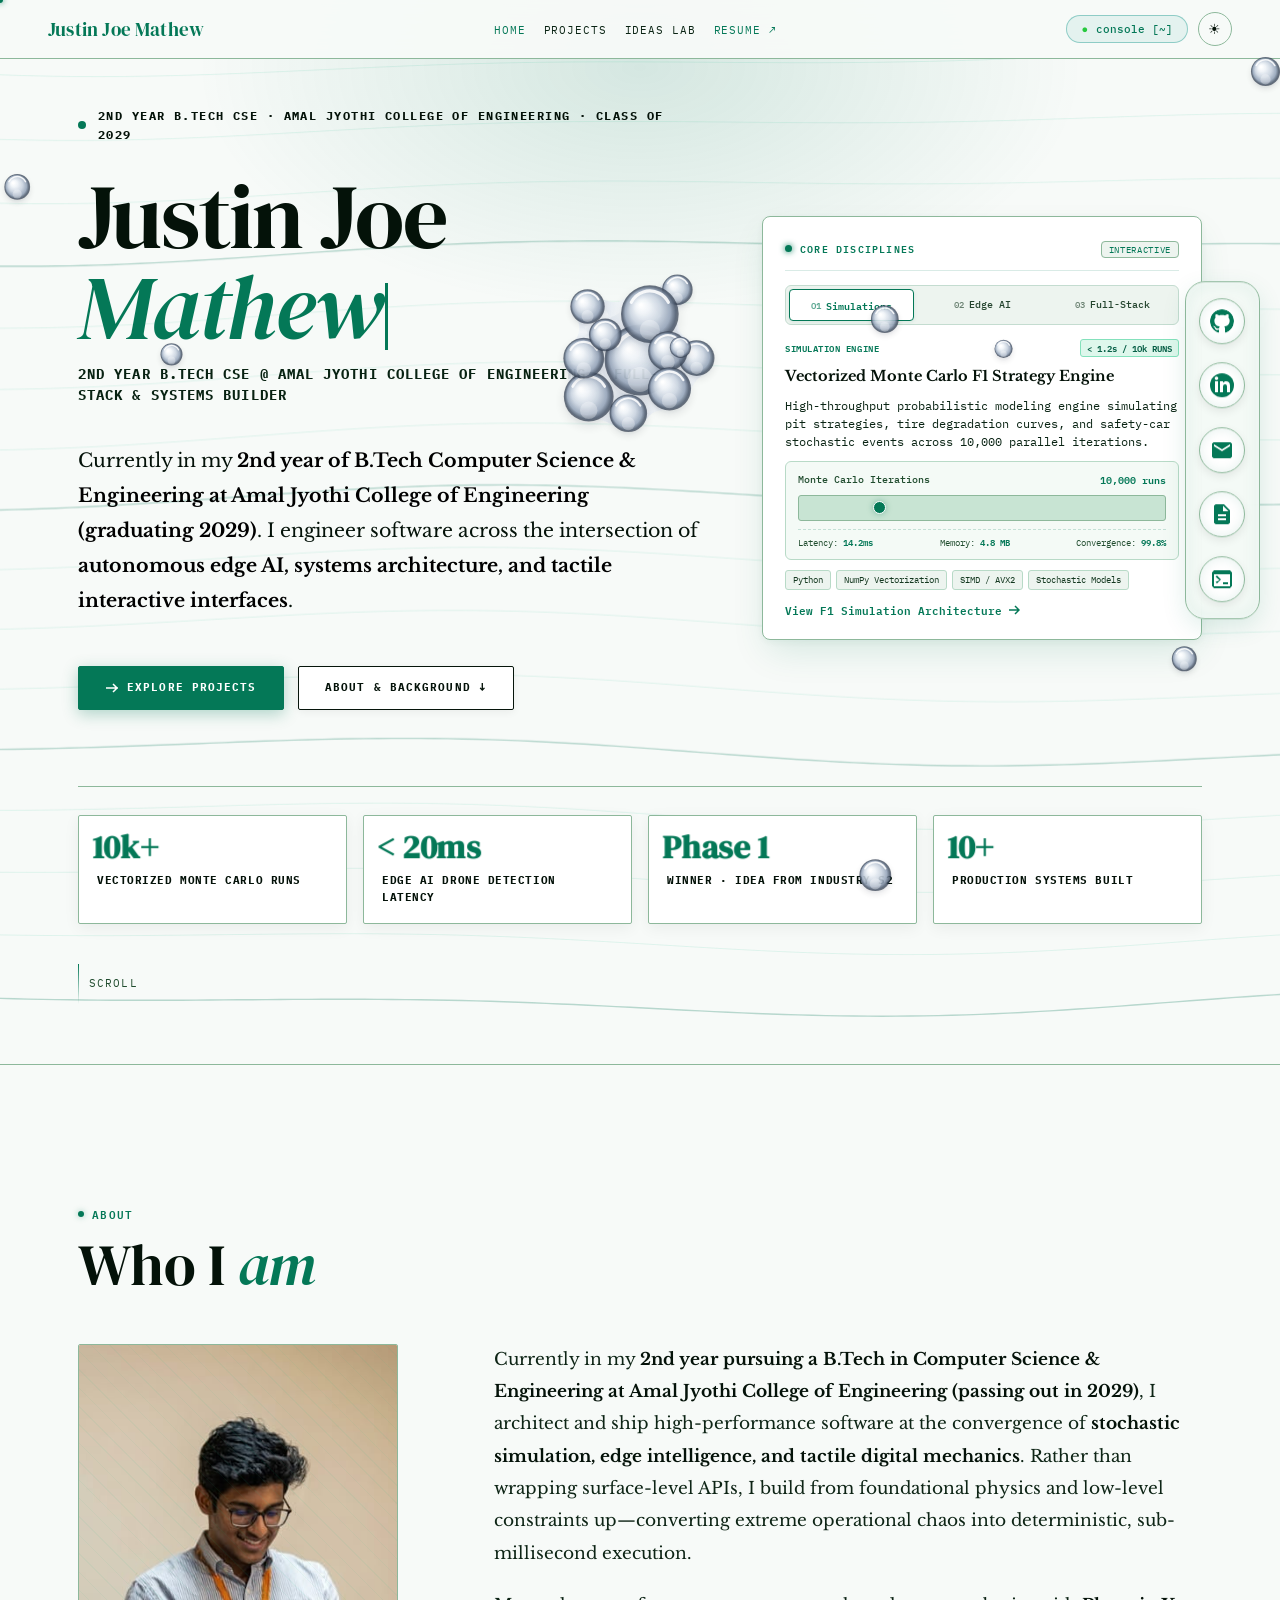
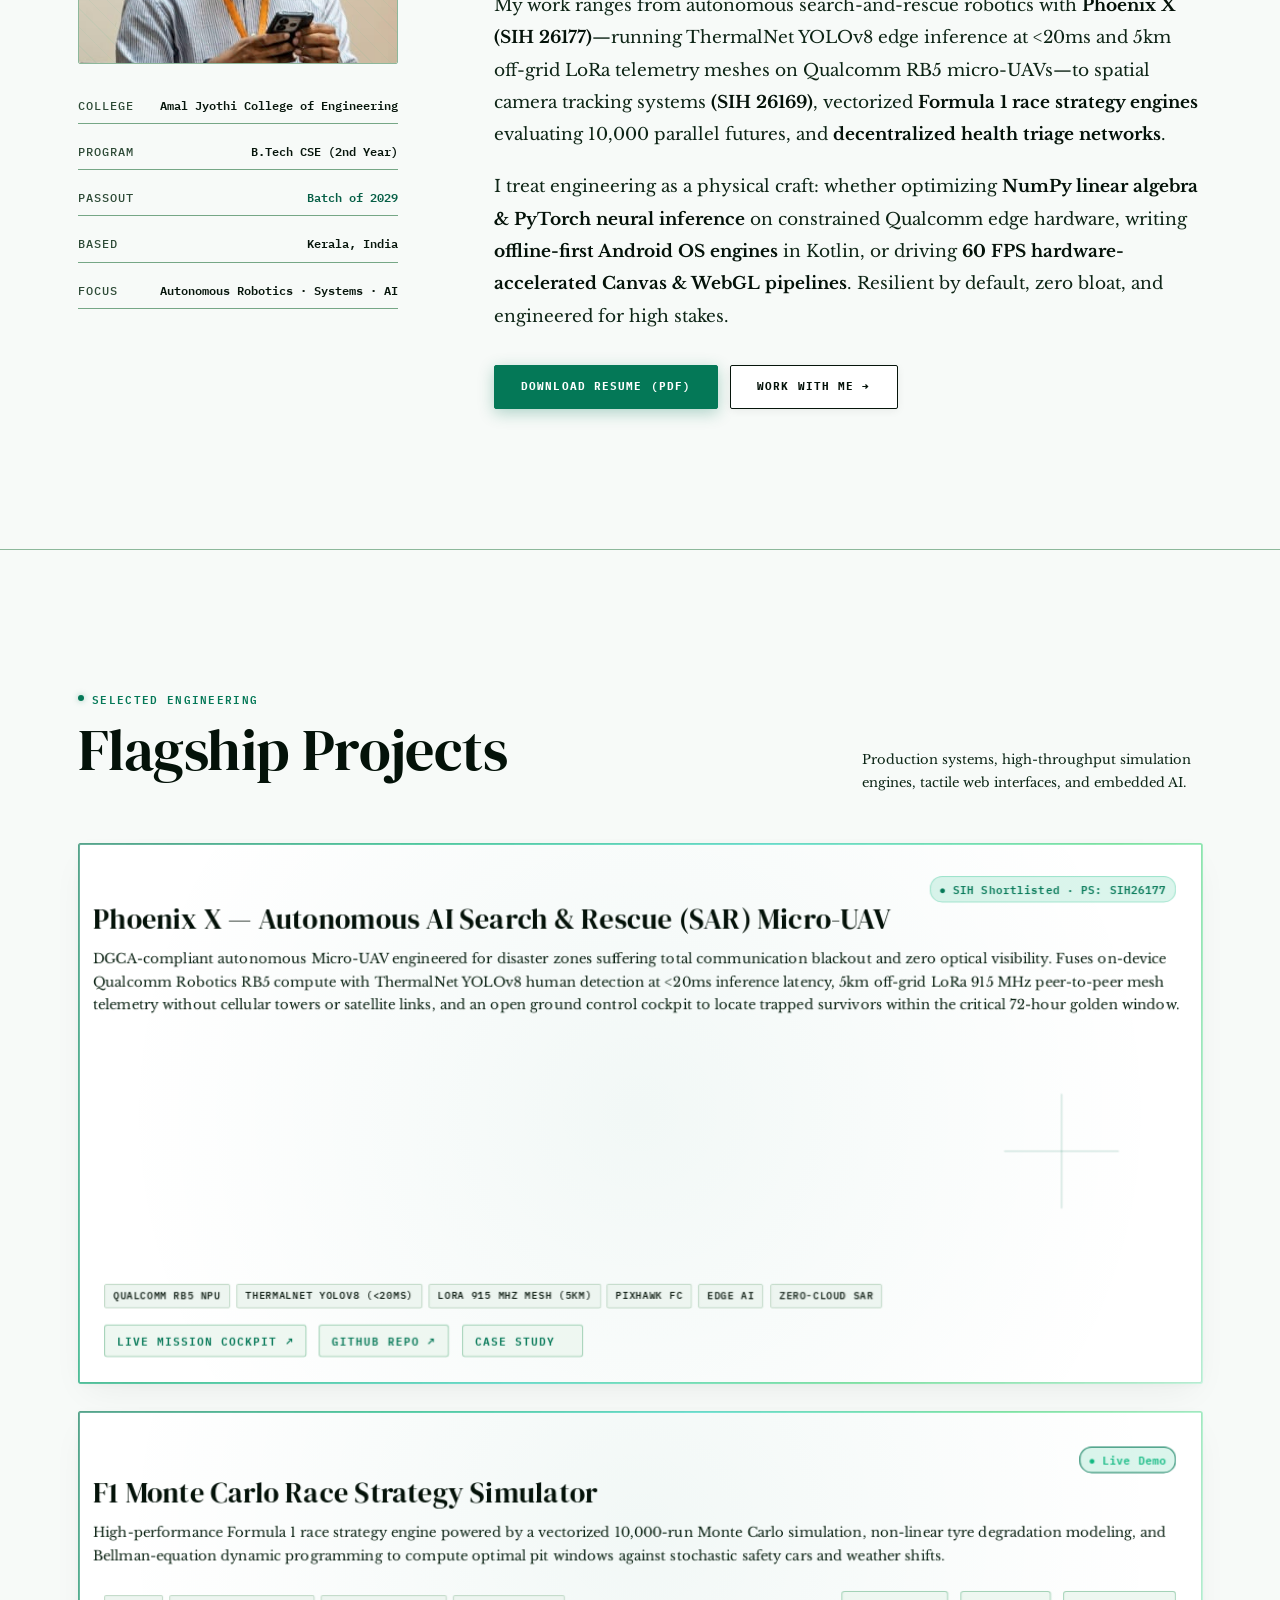
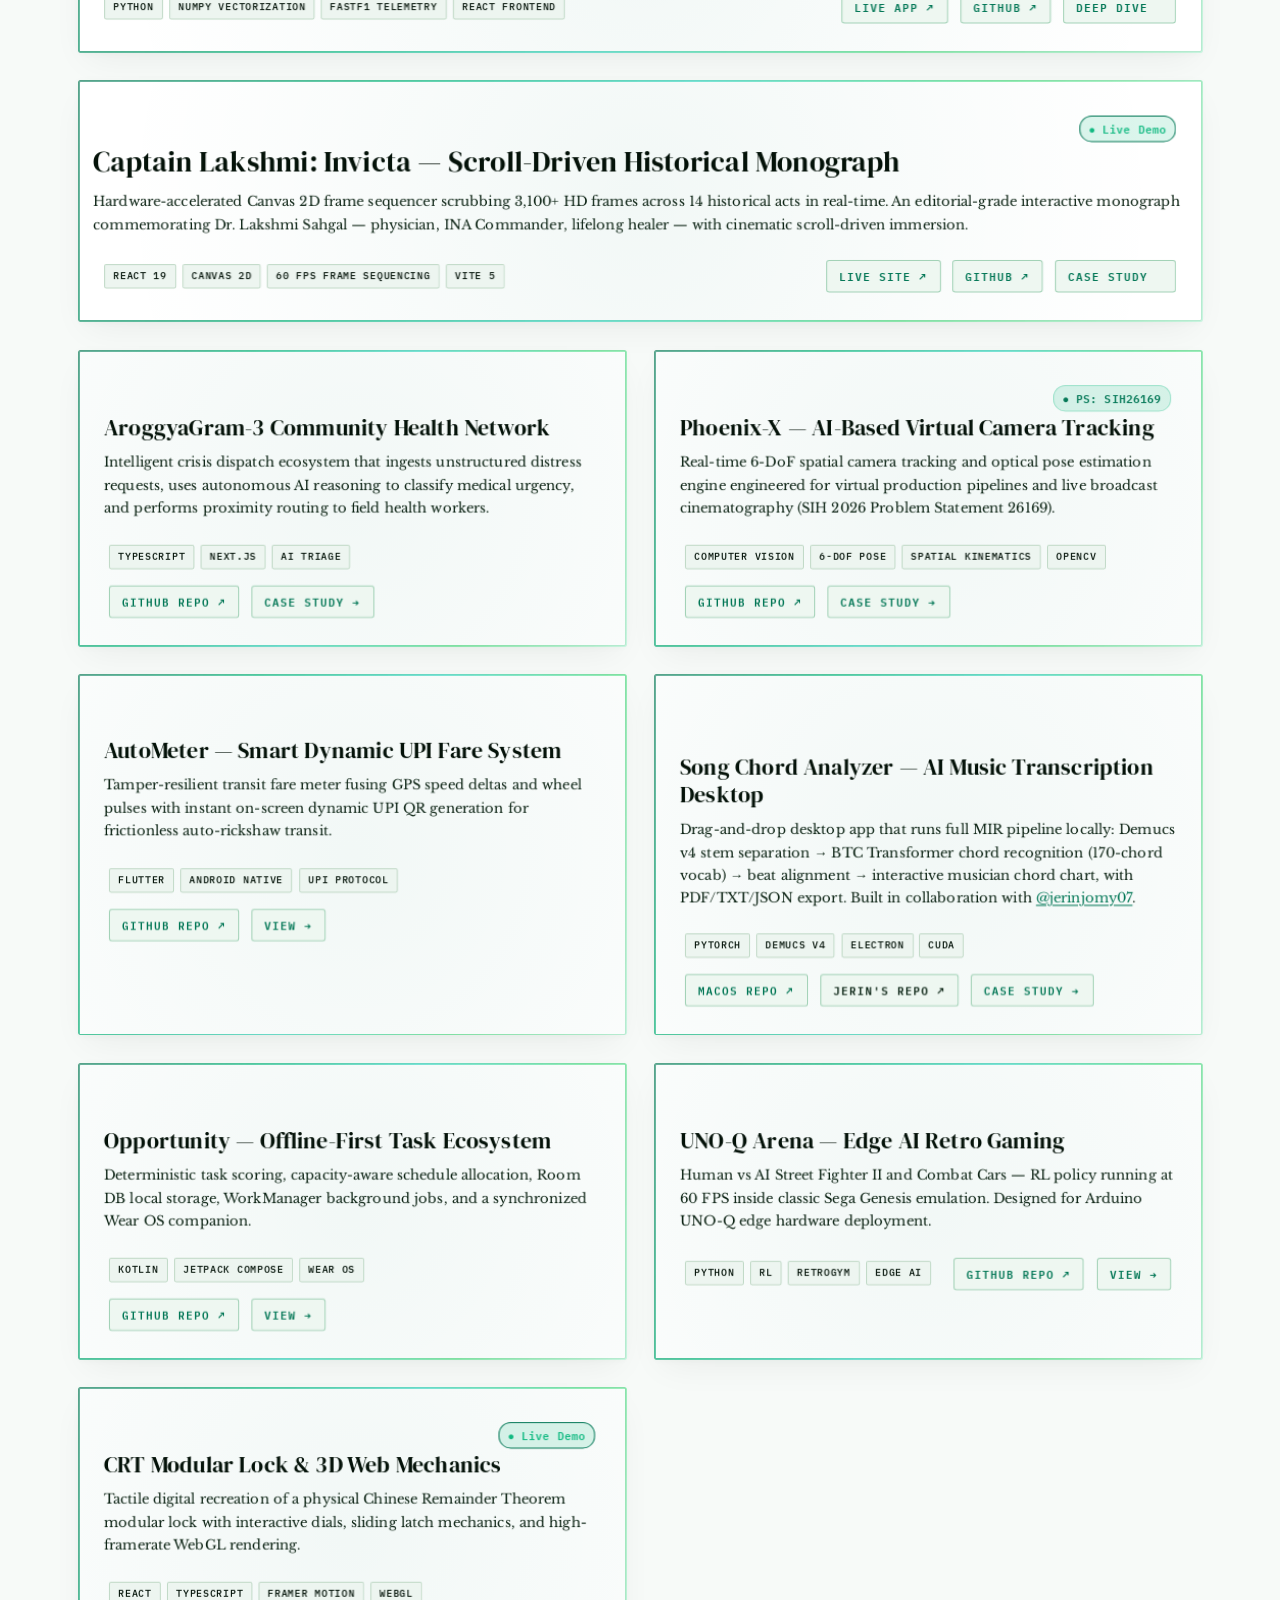
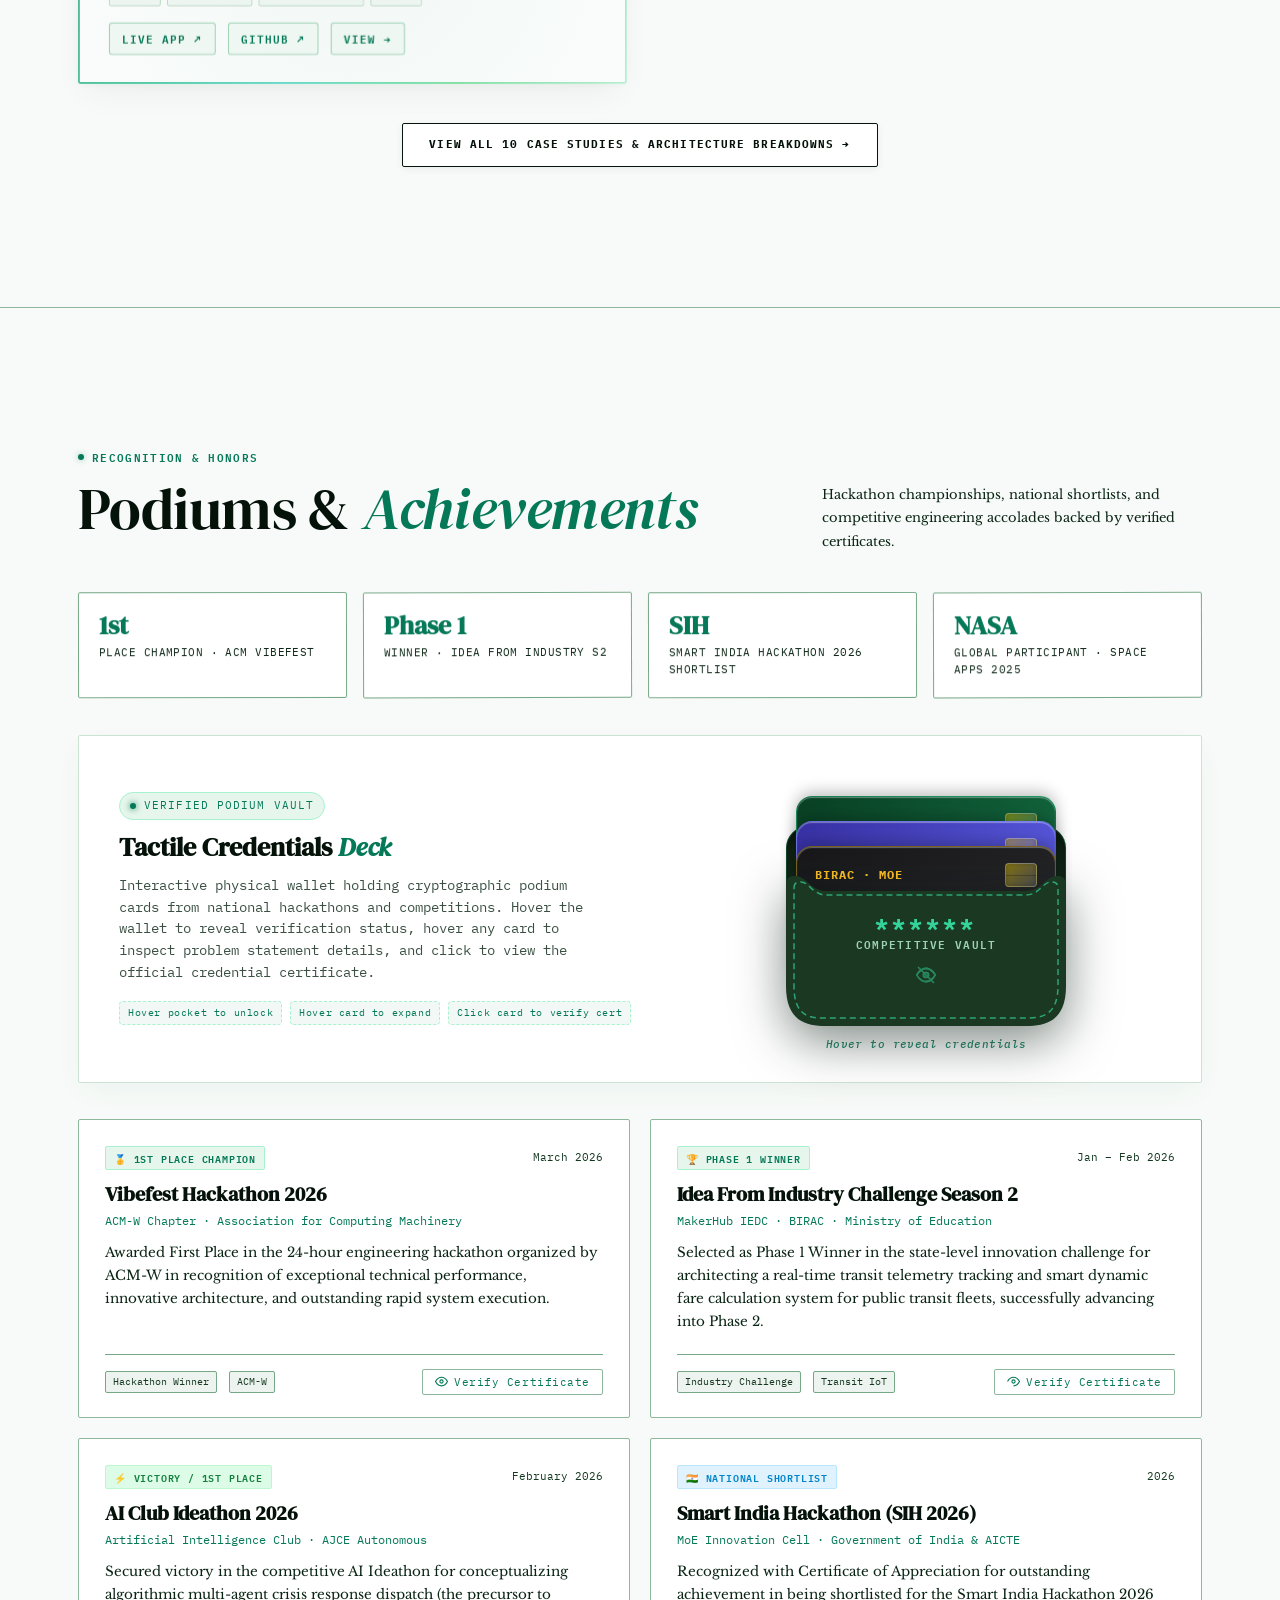
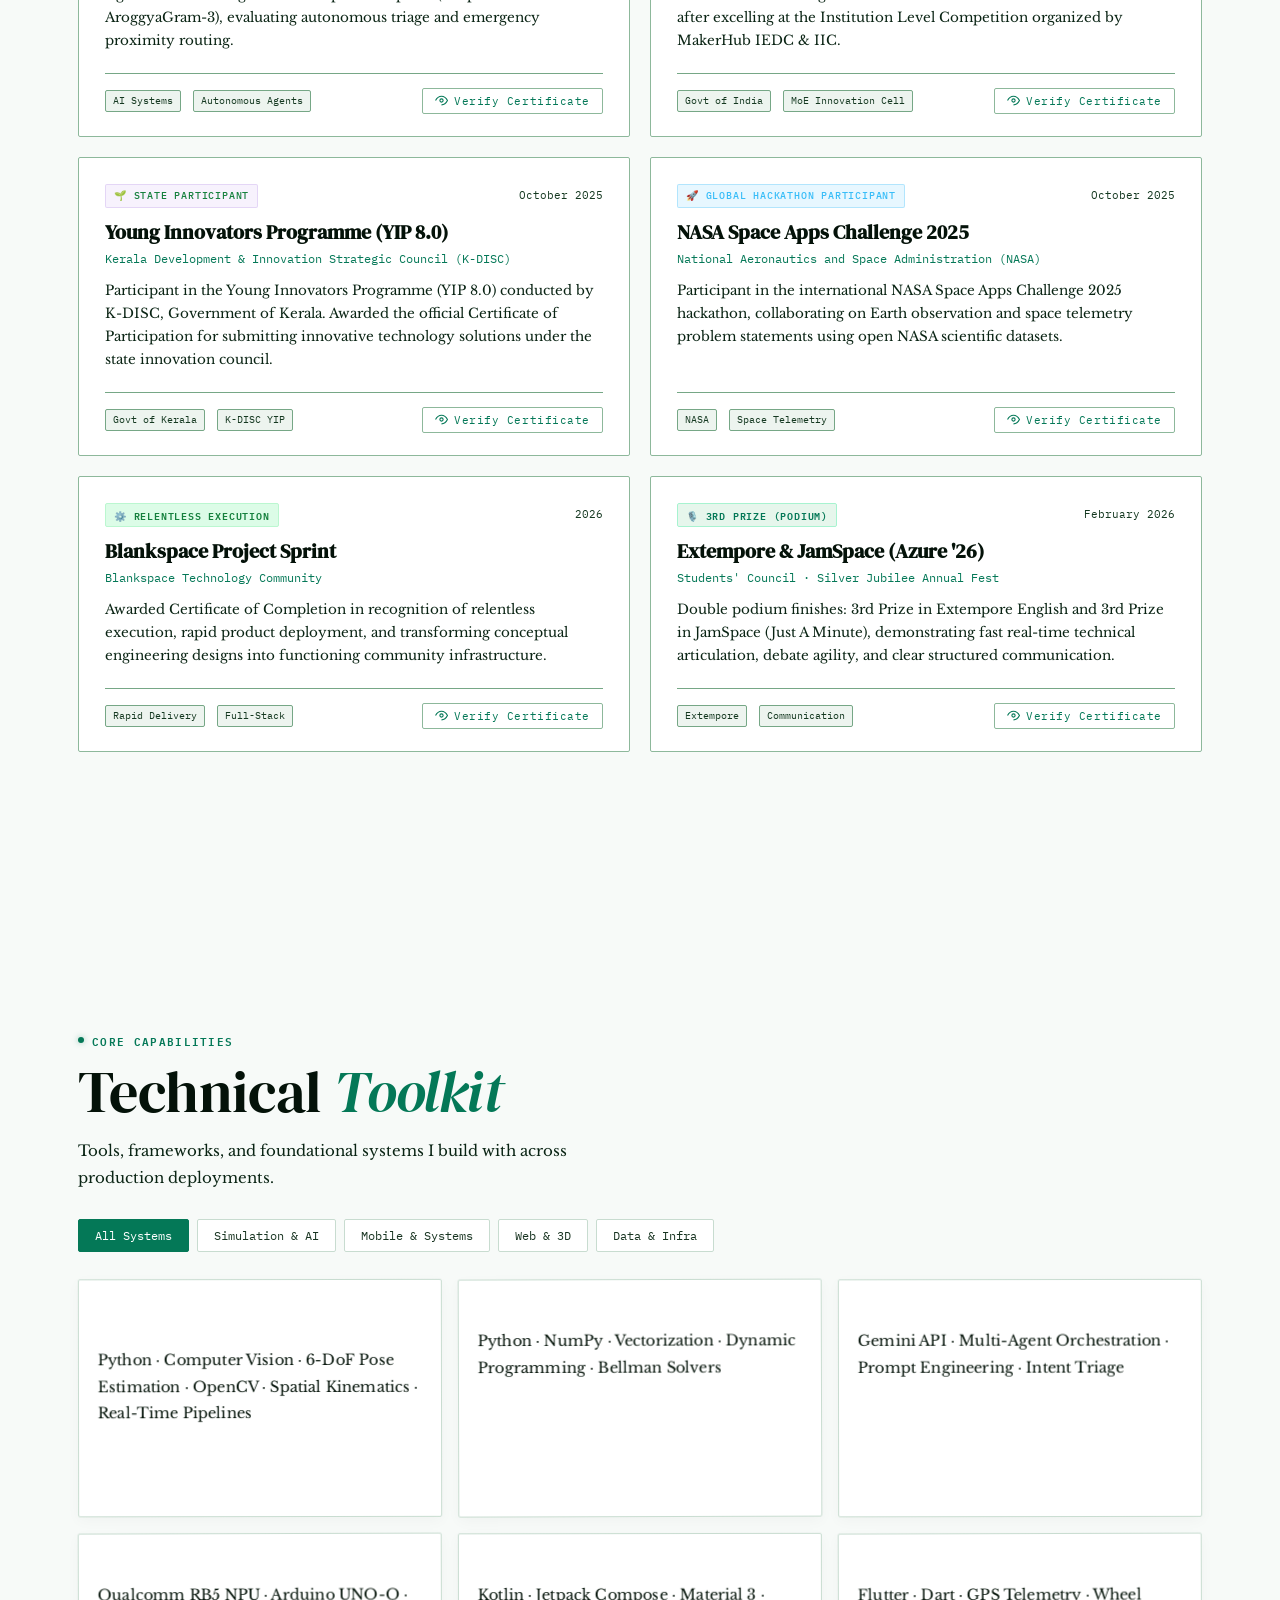
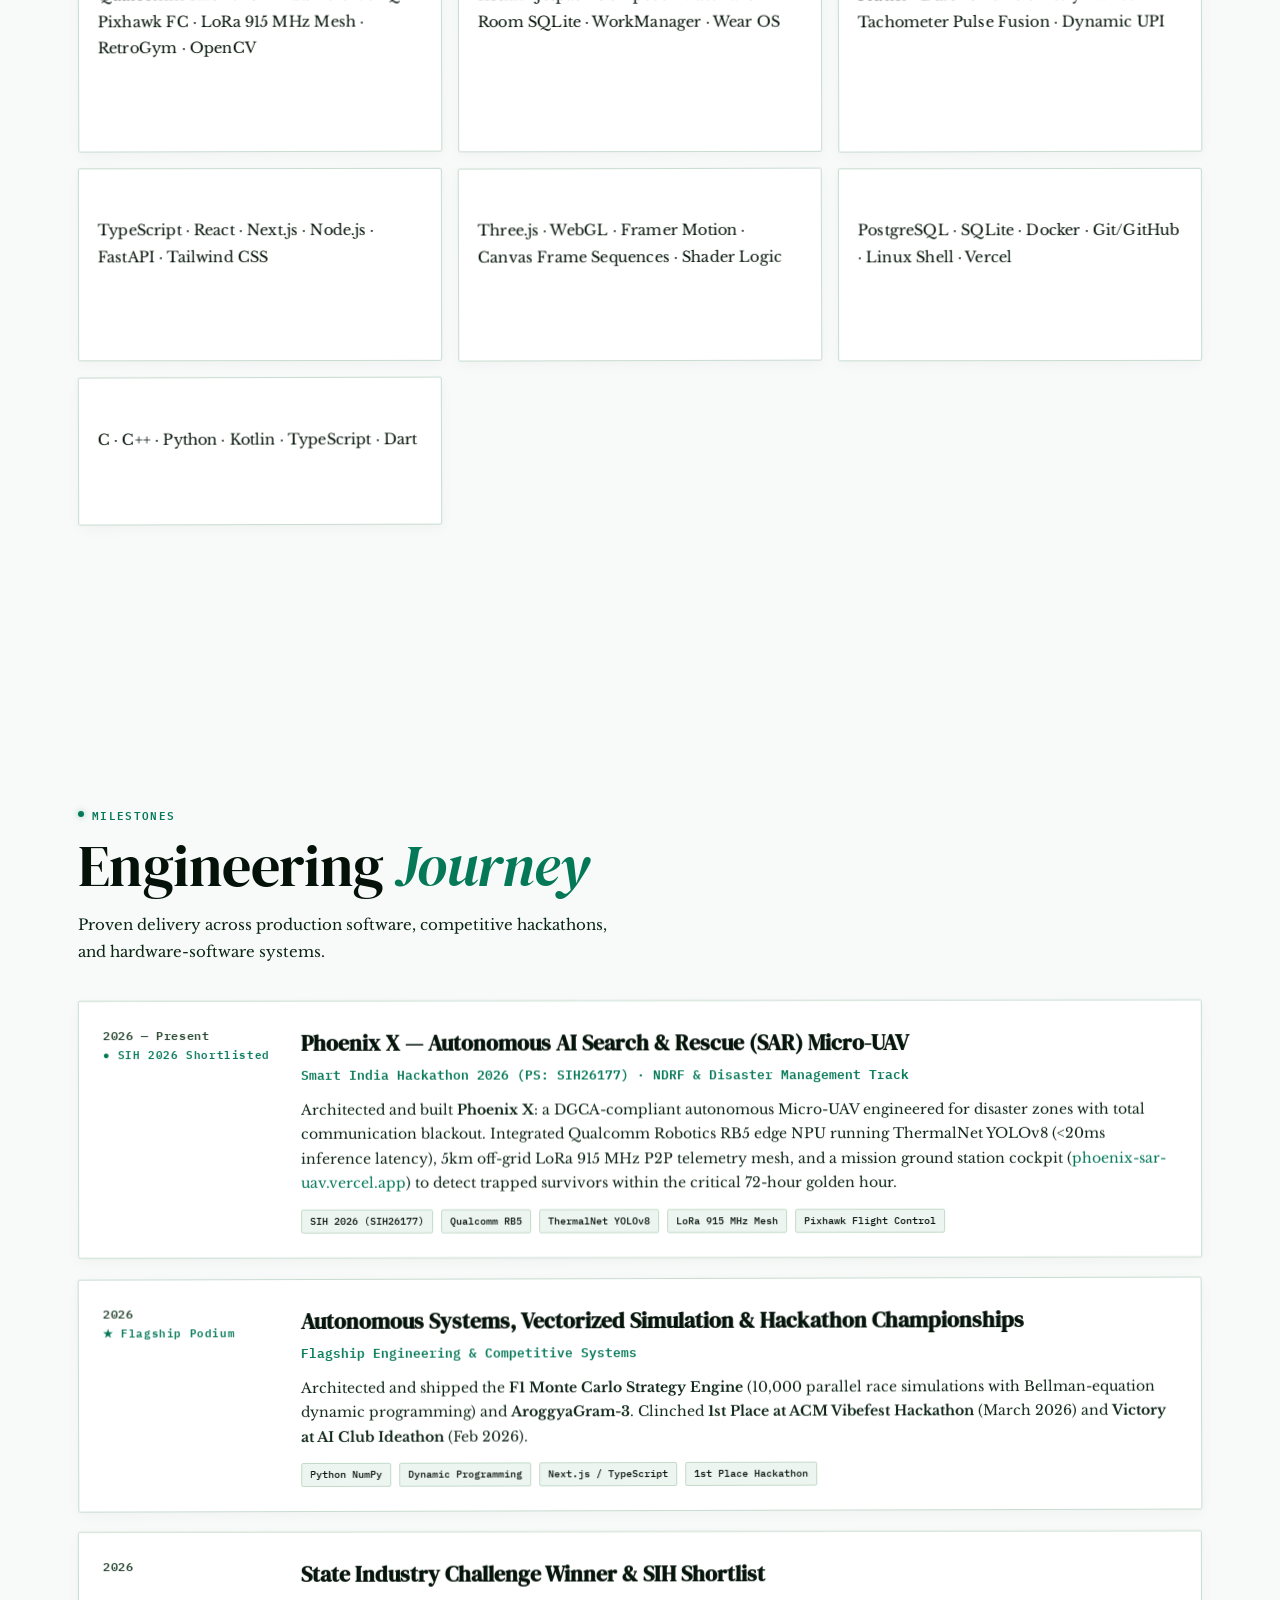
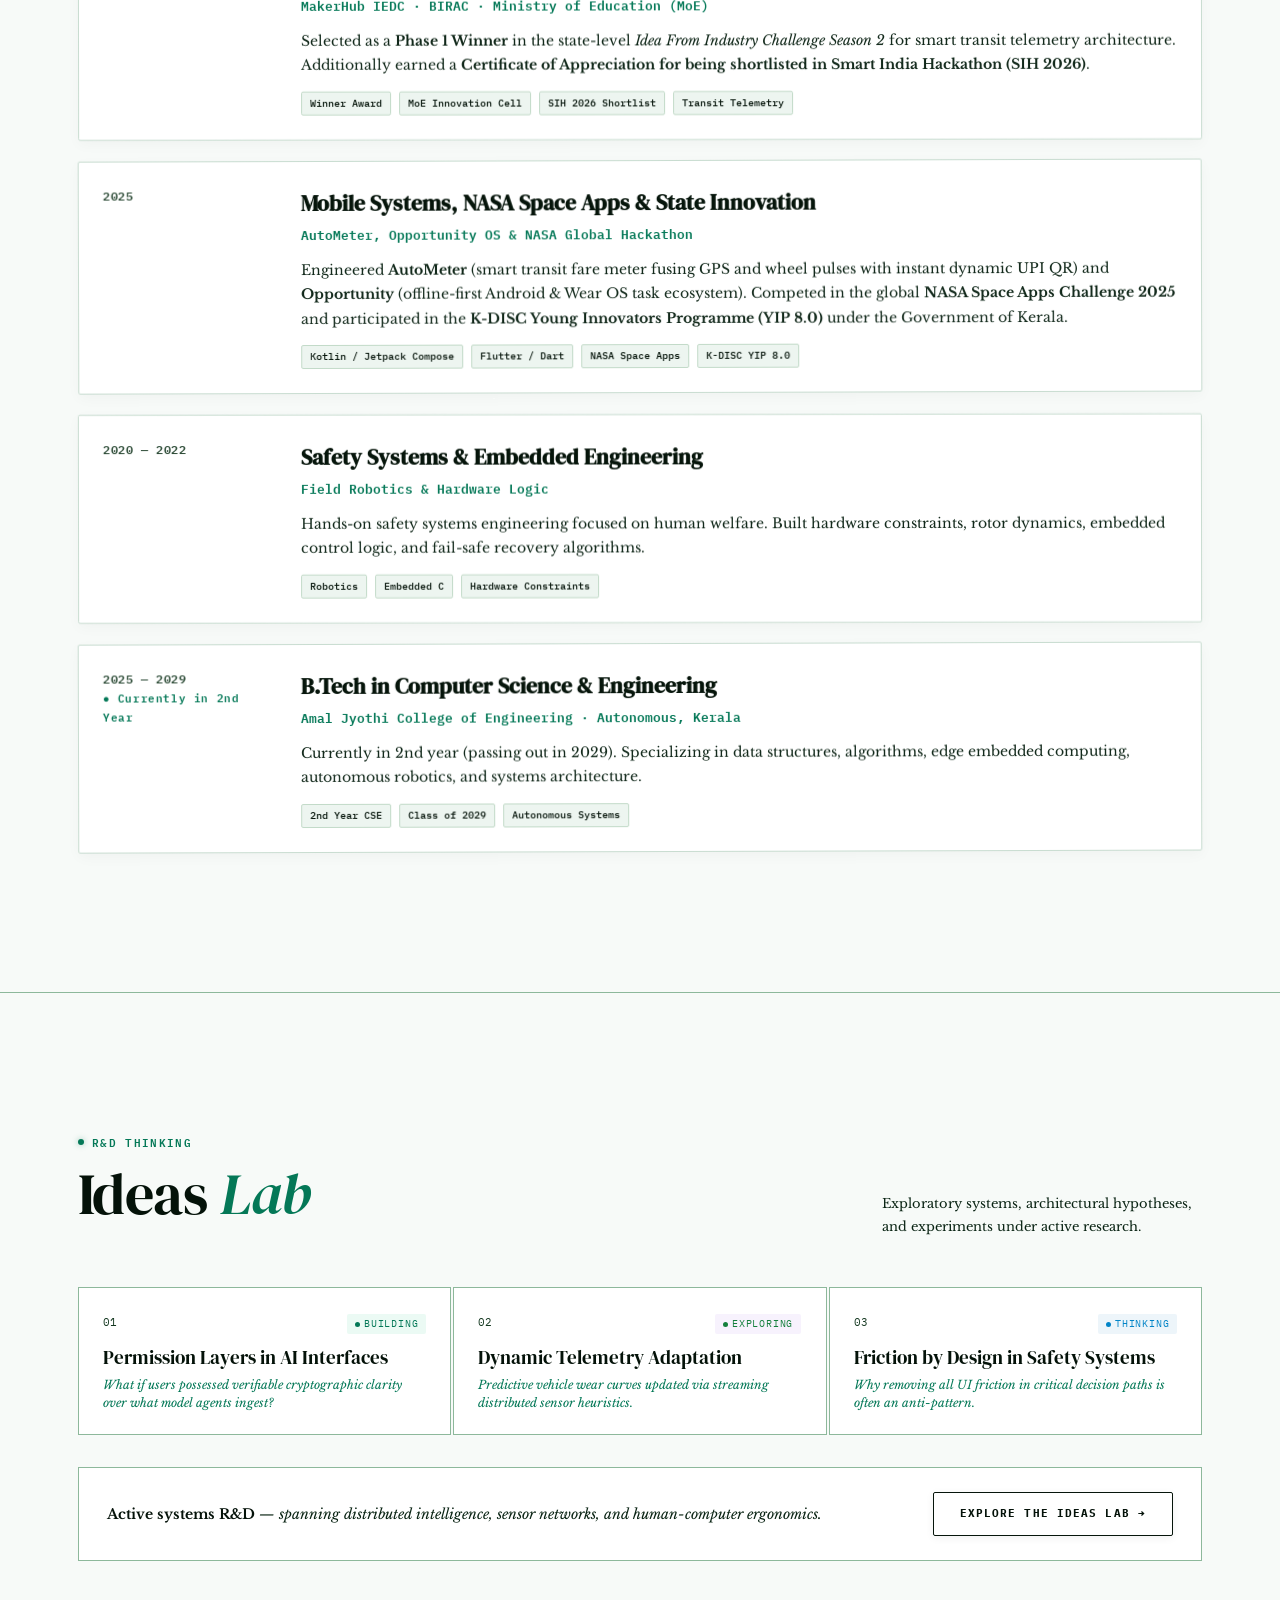
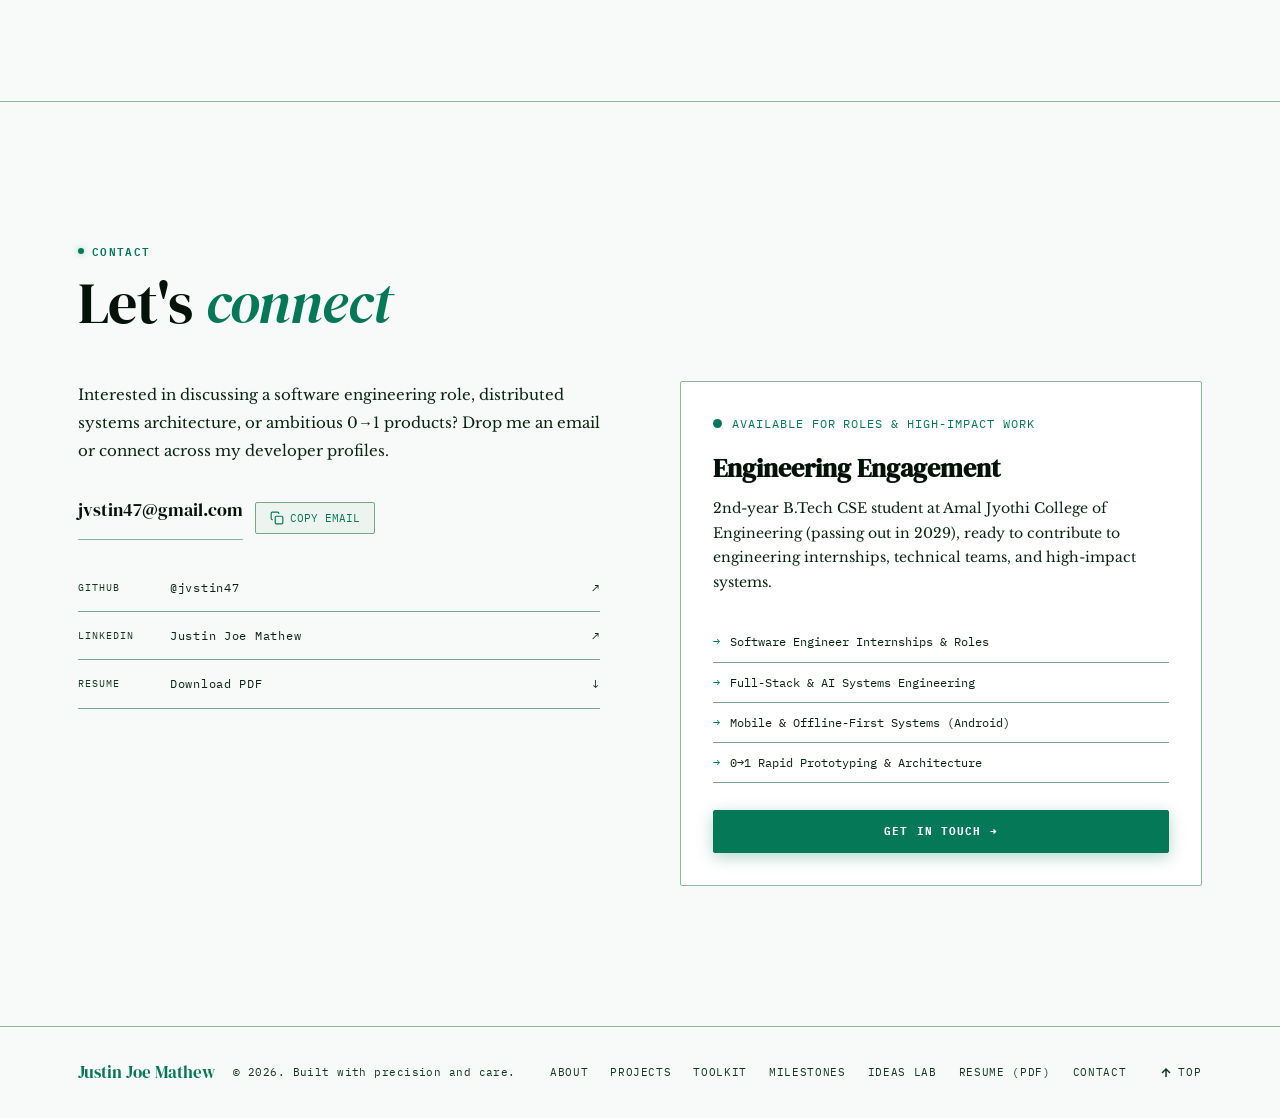
==== commit 156ad089: "fix(tab): add custom JM favicon suite and refine page titles to Justin Mathew" ====
--- a/index.html
+++ b/index.html
@@ -3,7 +3,12 @@
 <head>
   <meta charset="UTF-8"/>
   <meta name="viewport" content="width=device-width, initial-scale=1.0"/>
-  <title>Justin Joe Mathew — Software Engineer &amp; Systems Builder</title>
+  <title>Justin Mathew — Software Engineer &amp; Systems Builder</title>
+  <link rel="icon" type="image/svg+xml" href="favicon.svg">
+  <link rel="icon" type="image/png" sizes="32x32" href="favicon-32x32.png">
+  <link rel="icon" type="image/png" sizes="16x16" href="favicon-16x16.png">
+  <link rel="apple-touch-icon" sizes="180x180" href="apple-touch-icon.png">
+  <link rel="manifest" href="site.webmanifest">
   <link rel="preconnect" href="https://fonts.googleapis.com">
   <link rel="preconnect" href="https://fonts.gstatic.com" crossorigin>
   <link href="https://fonts.googleapis.com/css2?family=DM+Serif+Display:ital@0;1&family=Libre+Baskerville:ital,wght@0,400;0,700;1,400&family=IBM+Plex+Mono:wght@300;400;500;600&display=swap" rel="stylesheet">
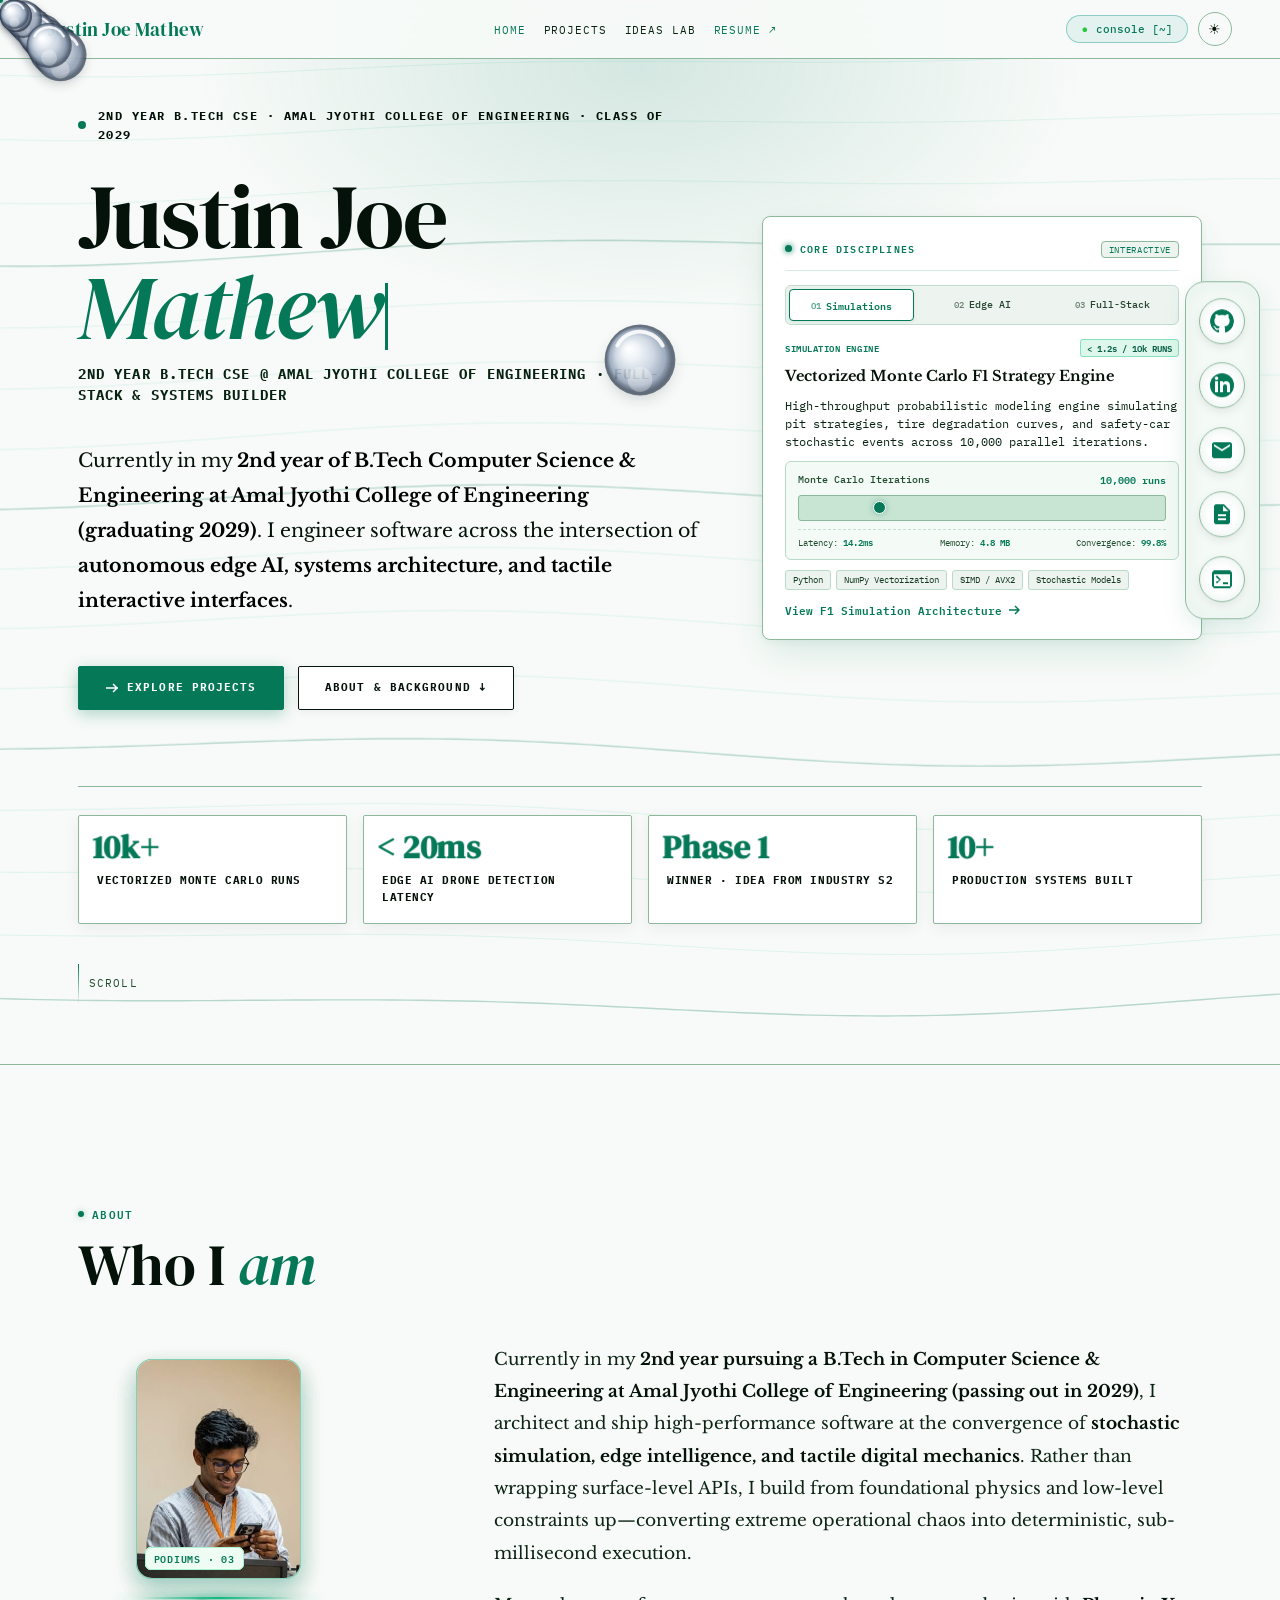
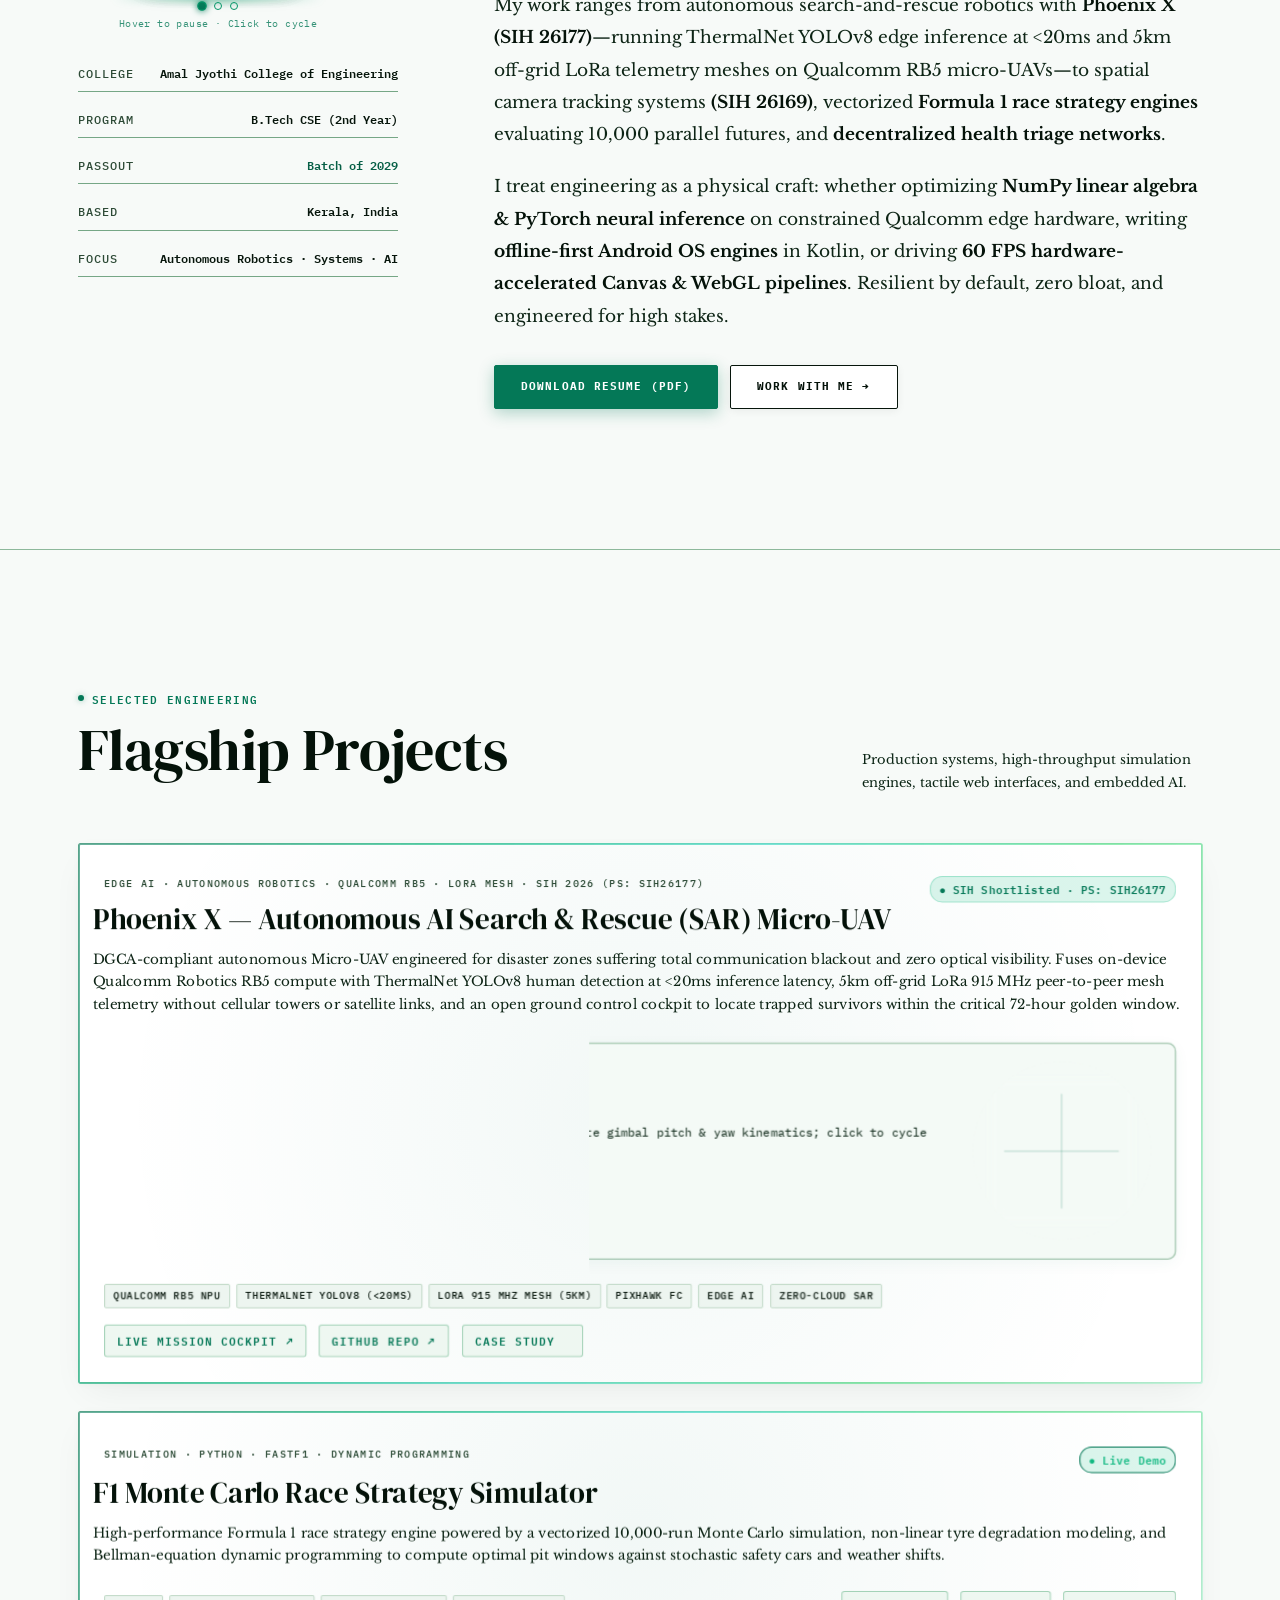
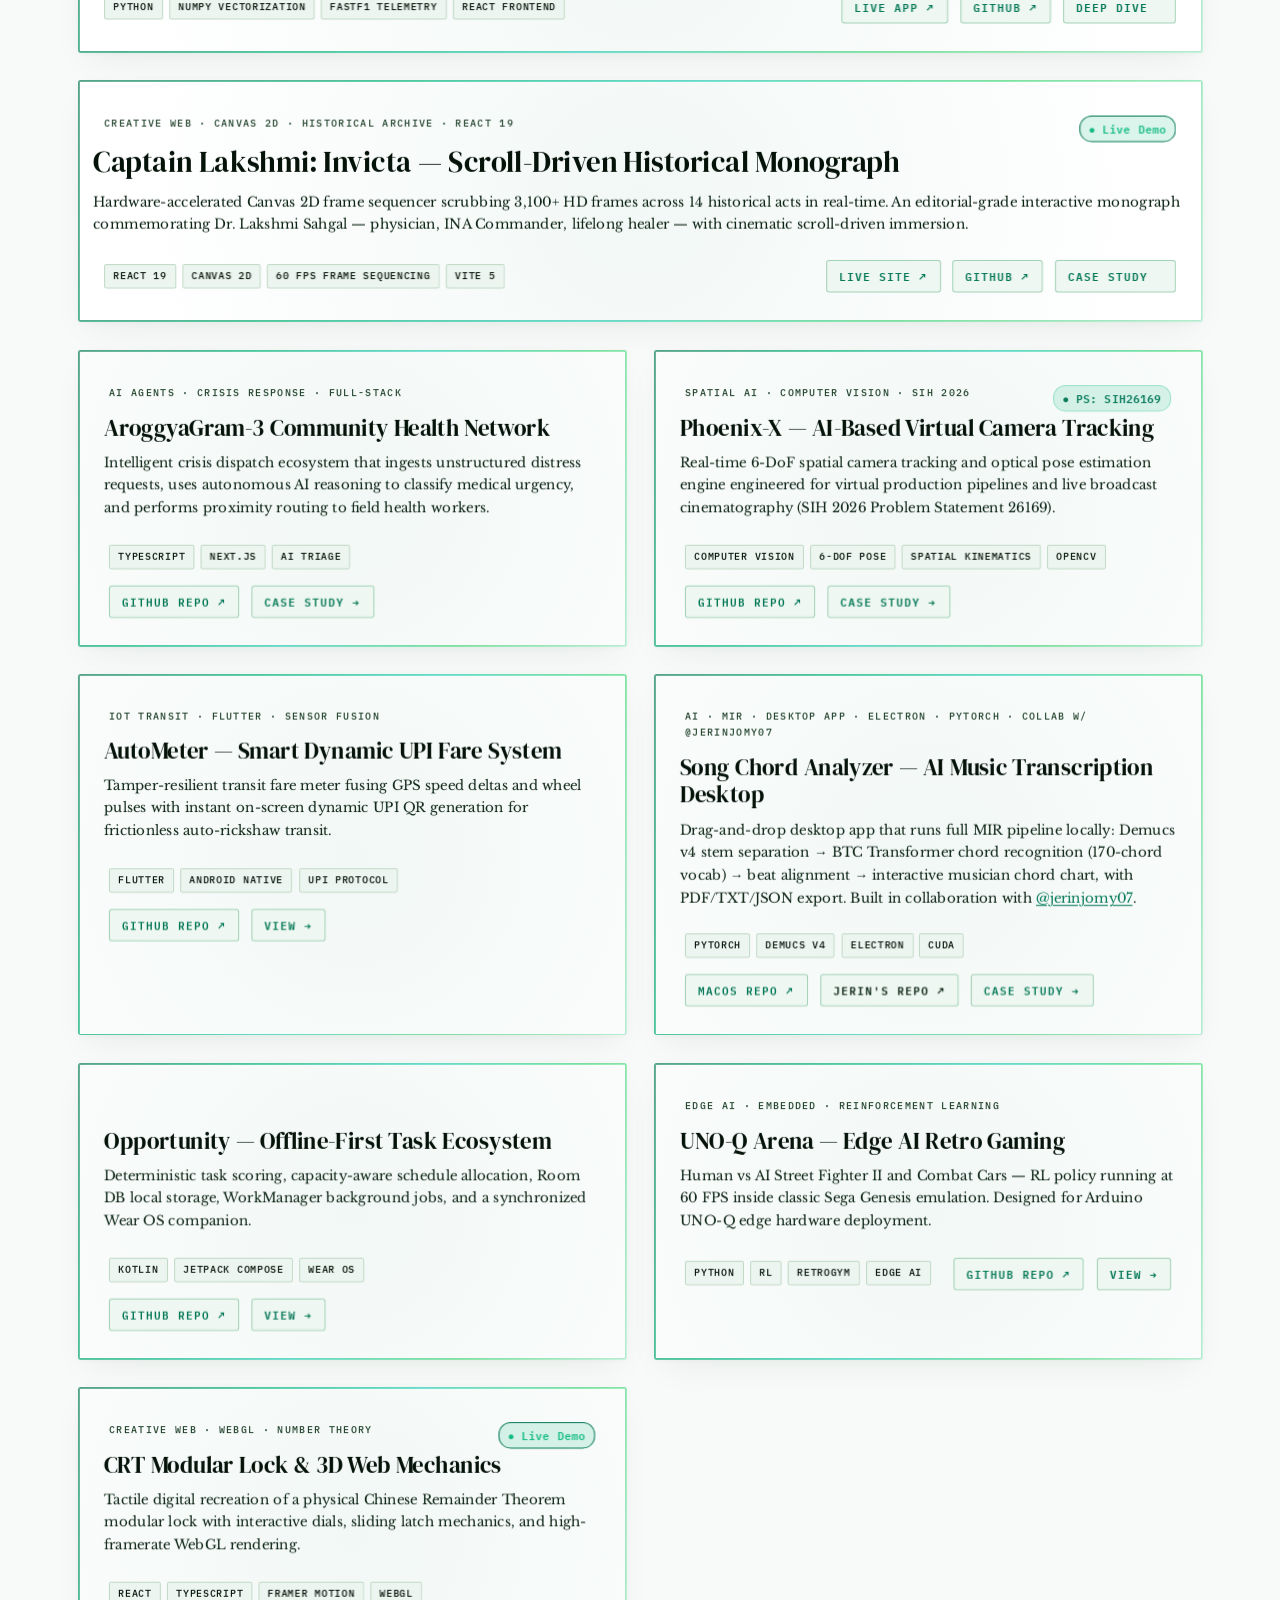
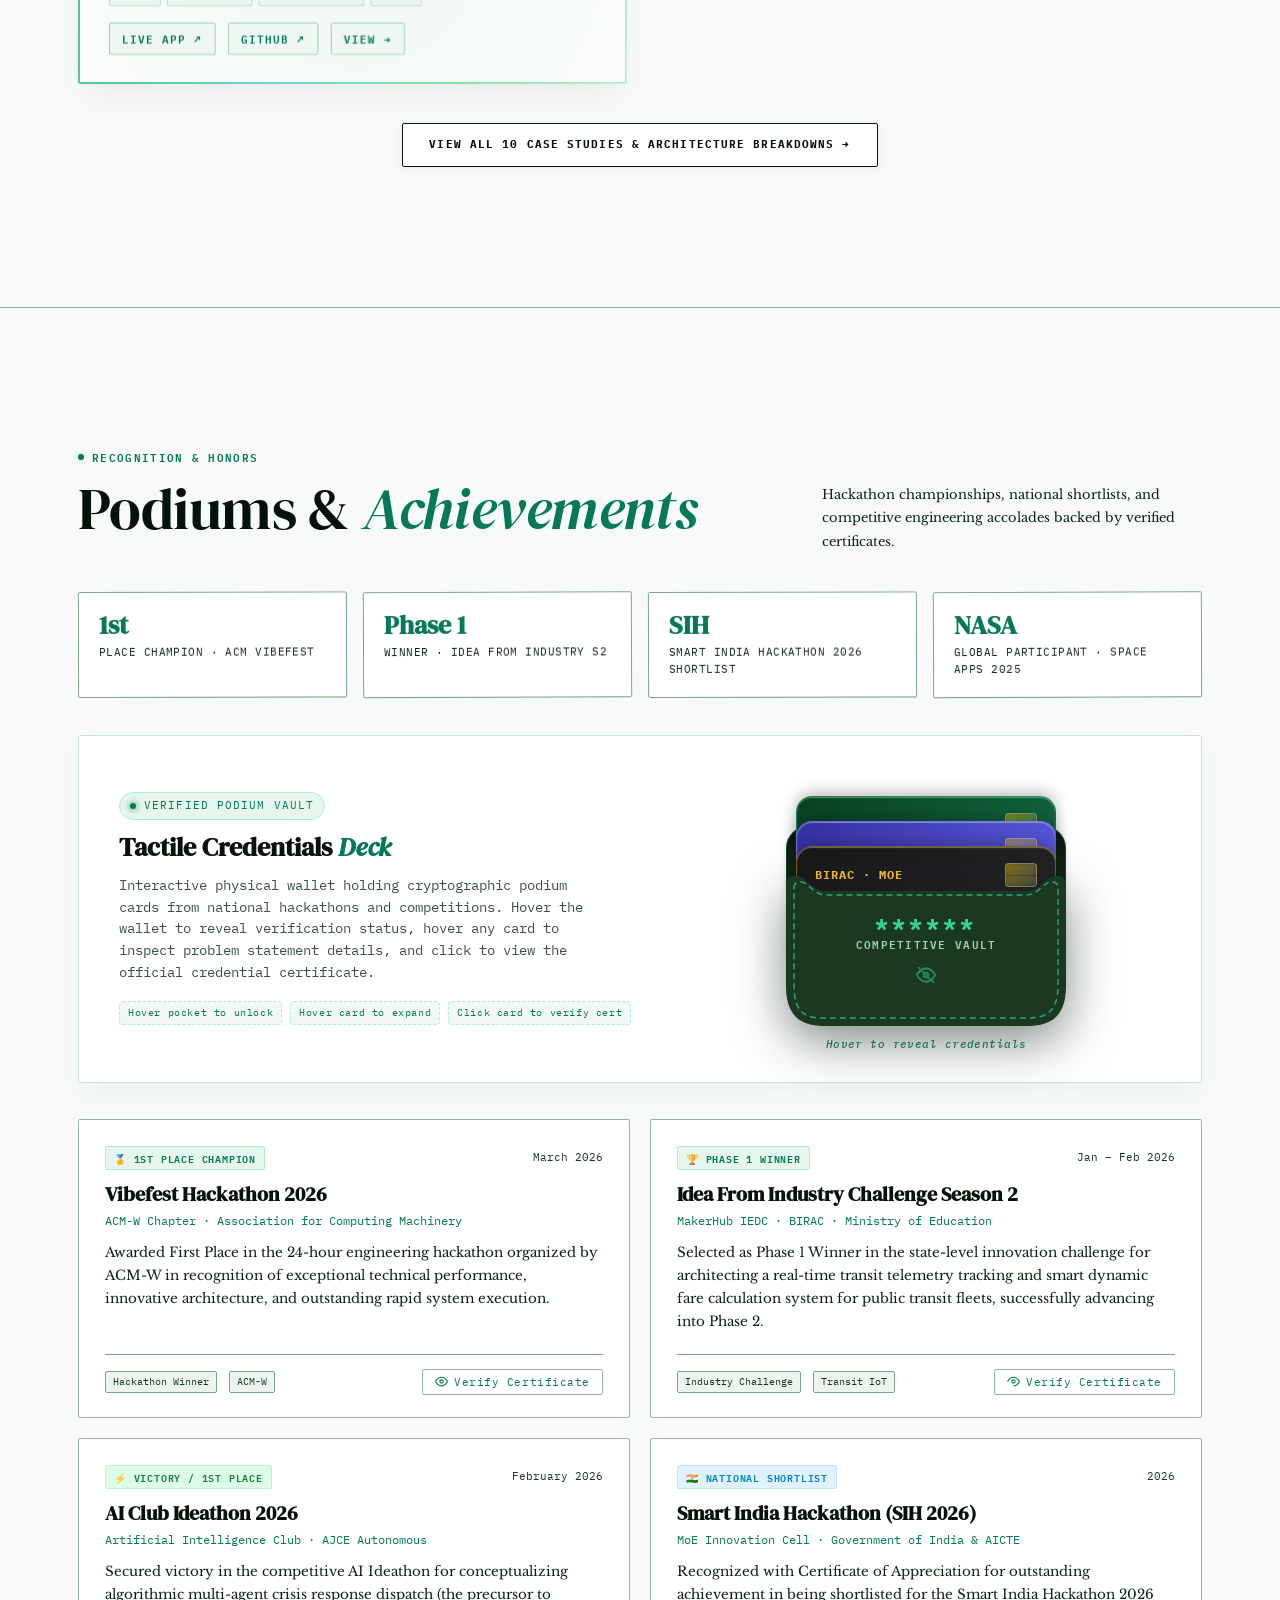
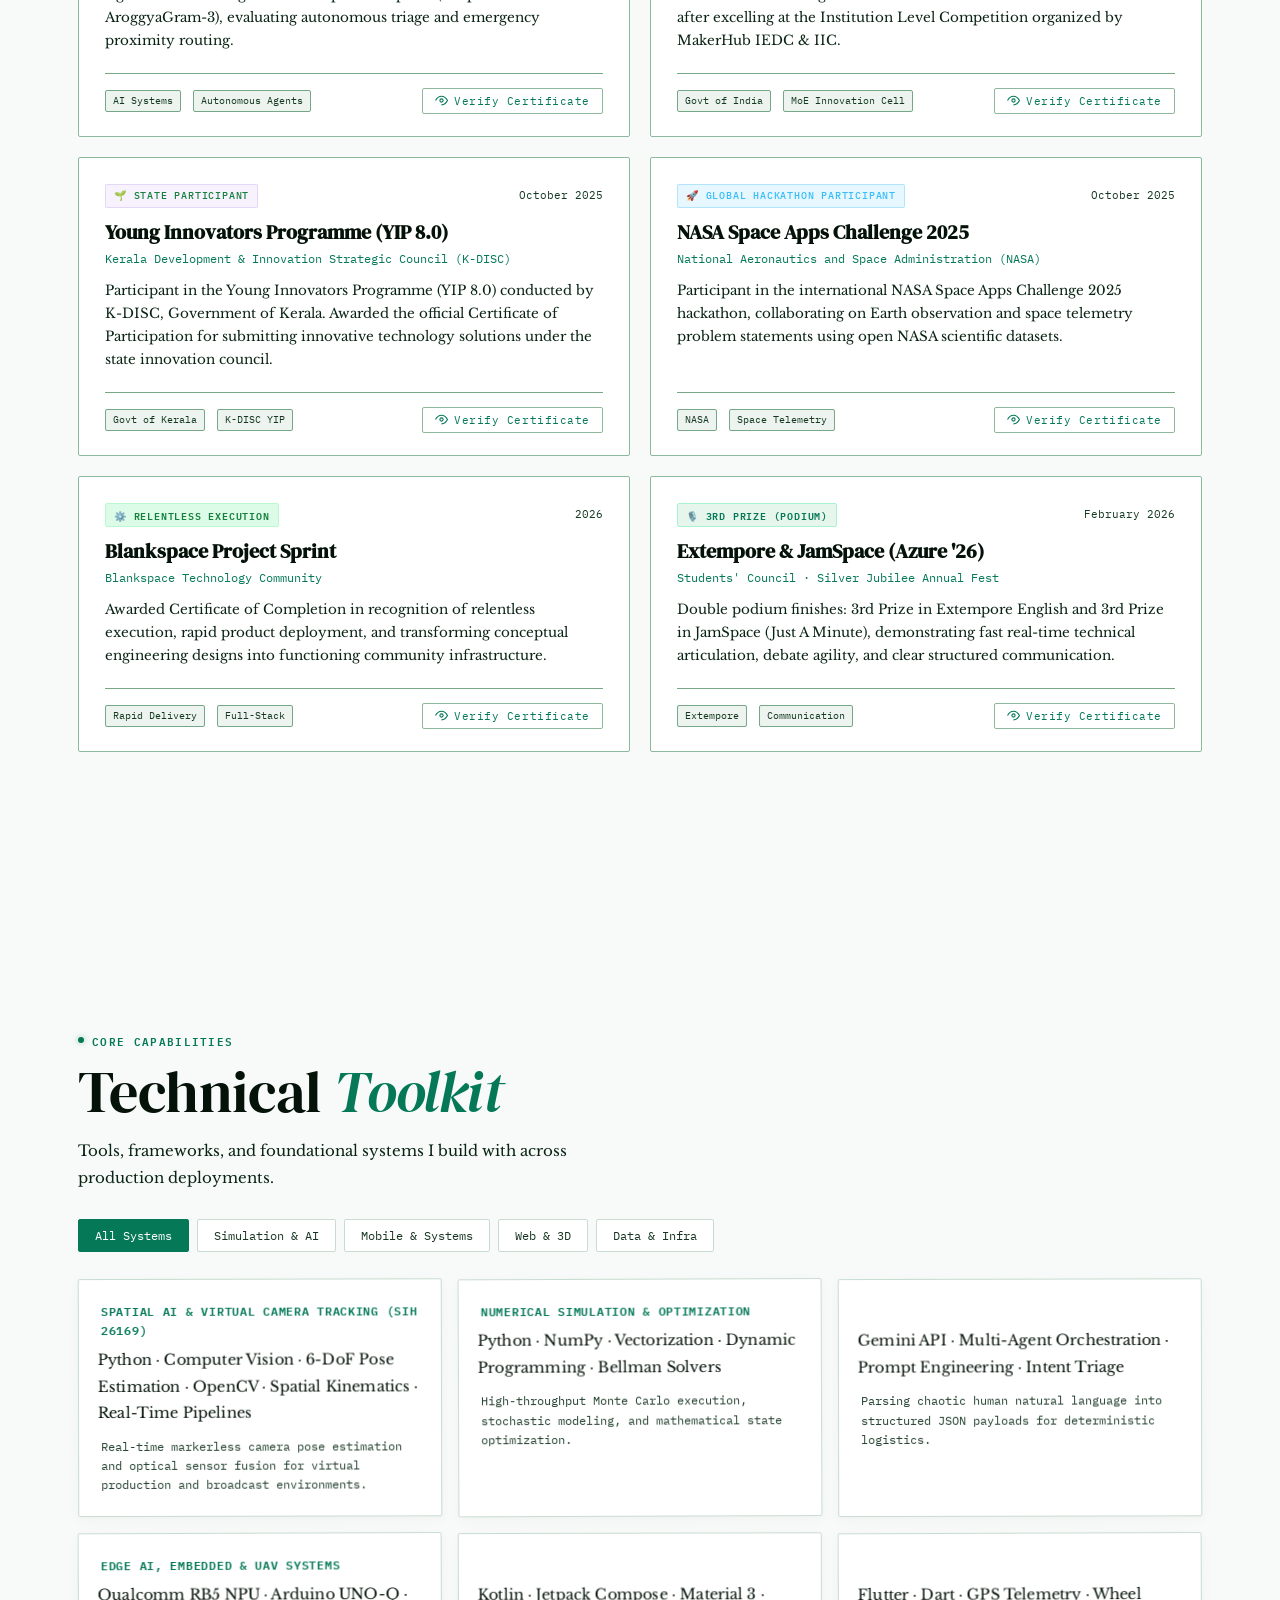
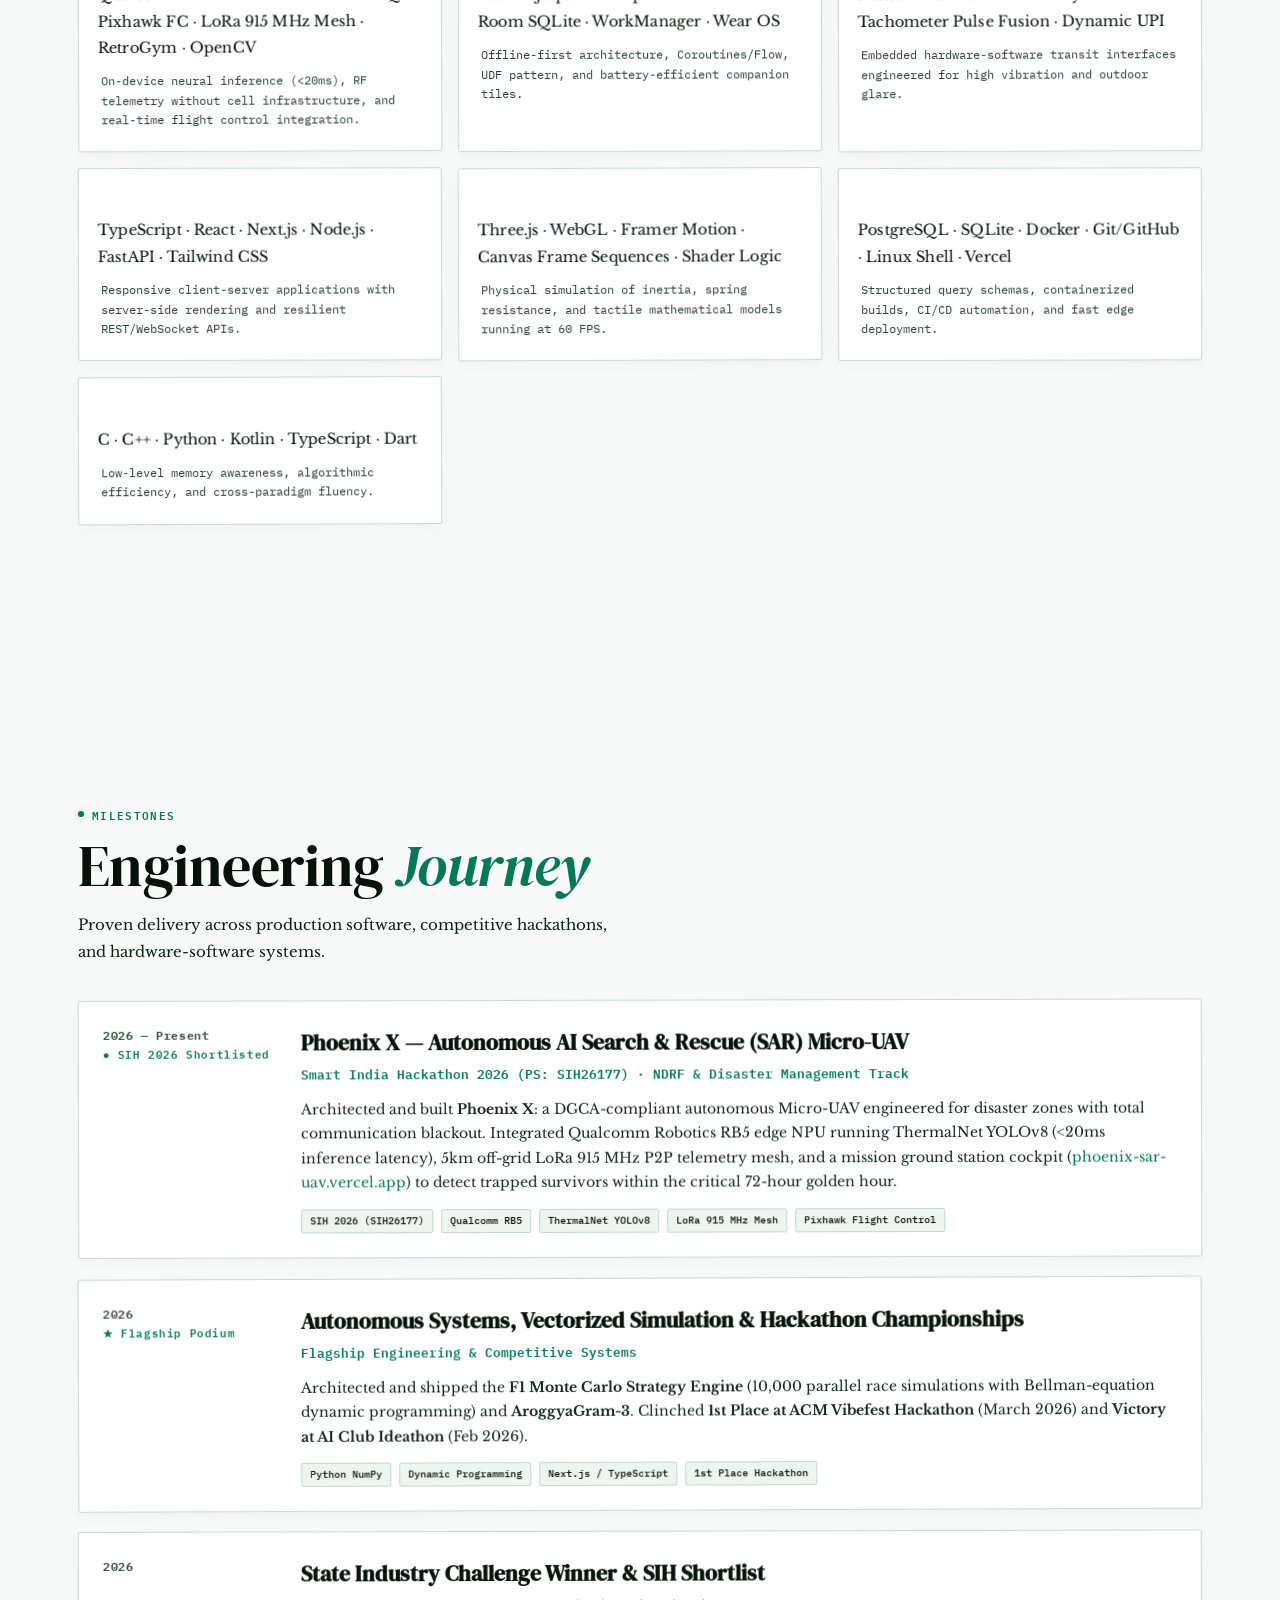
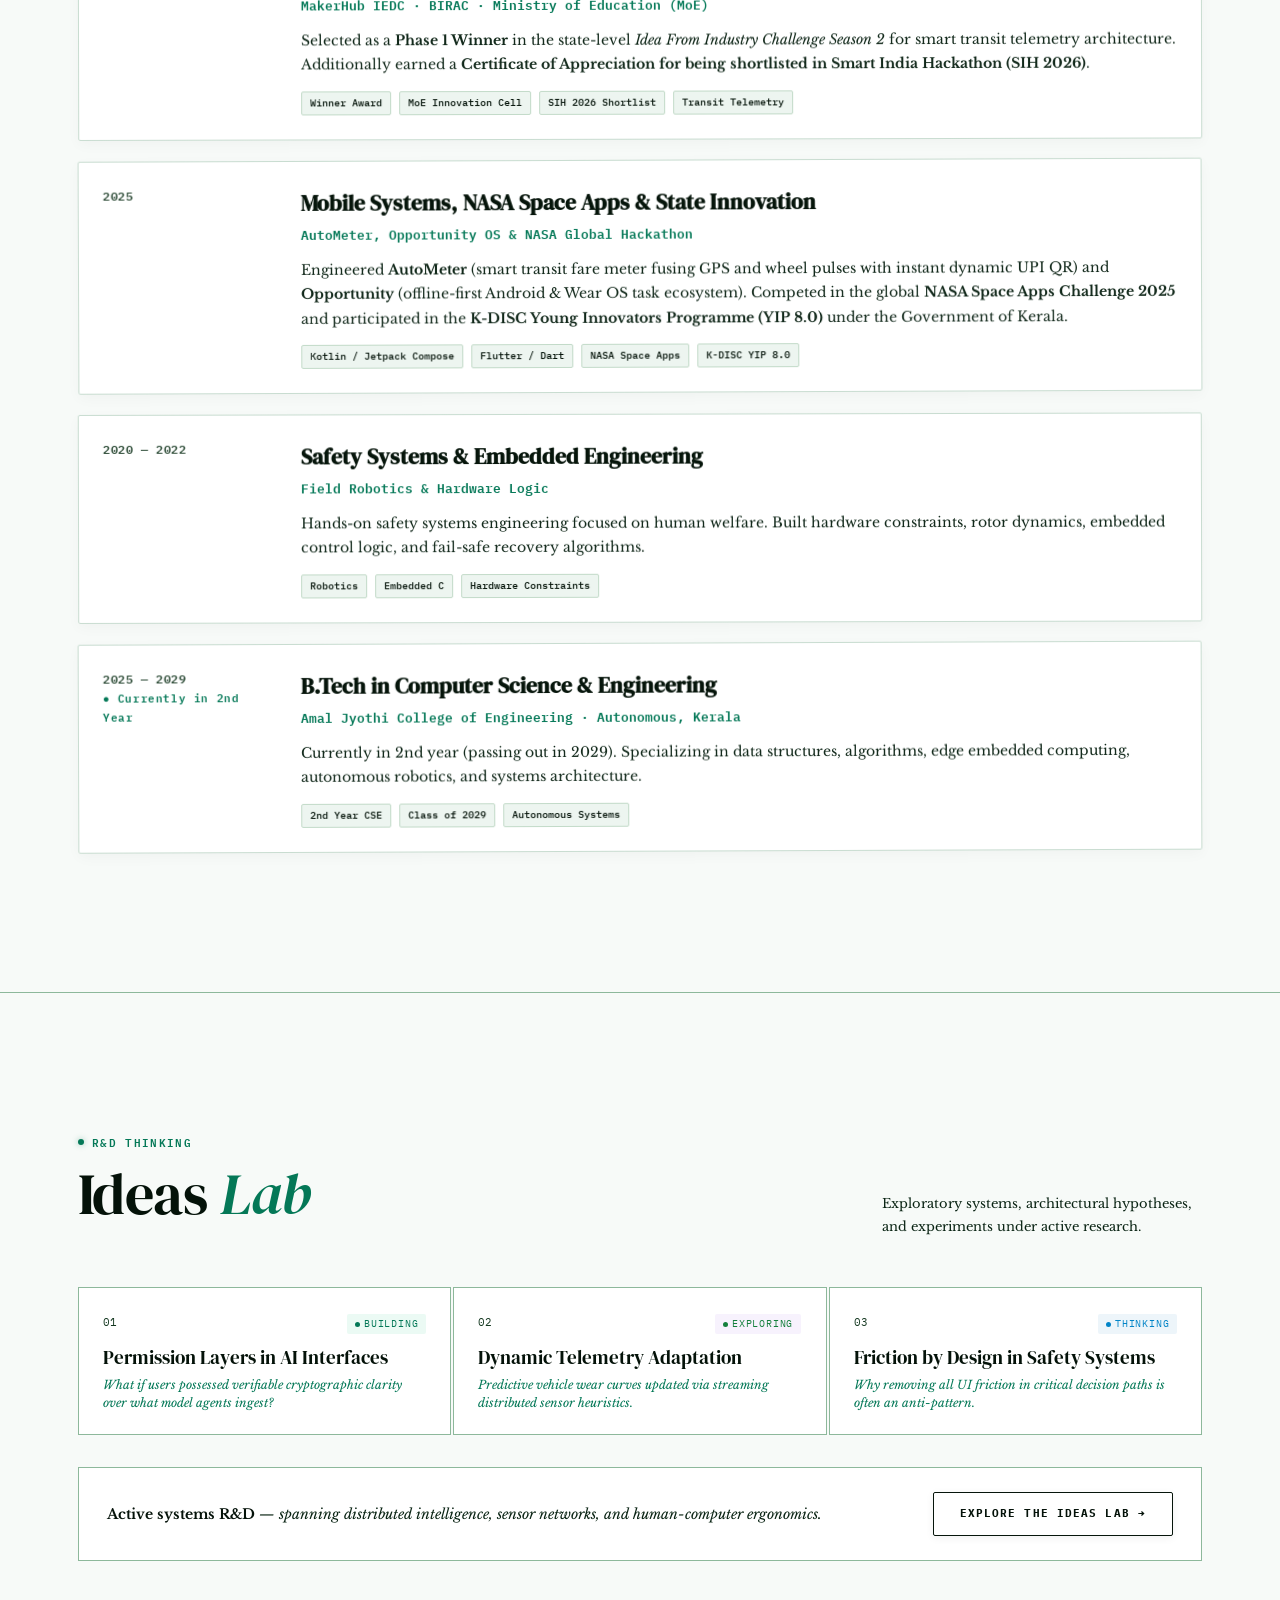
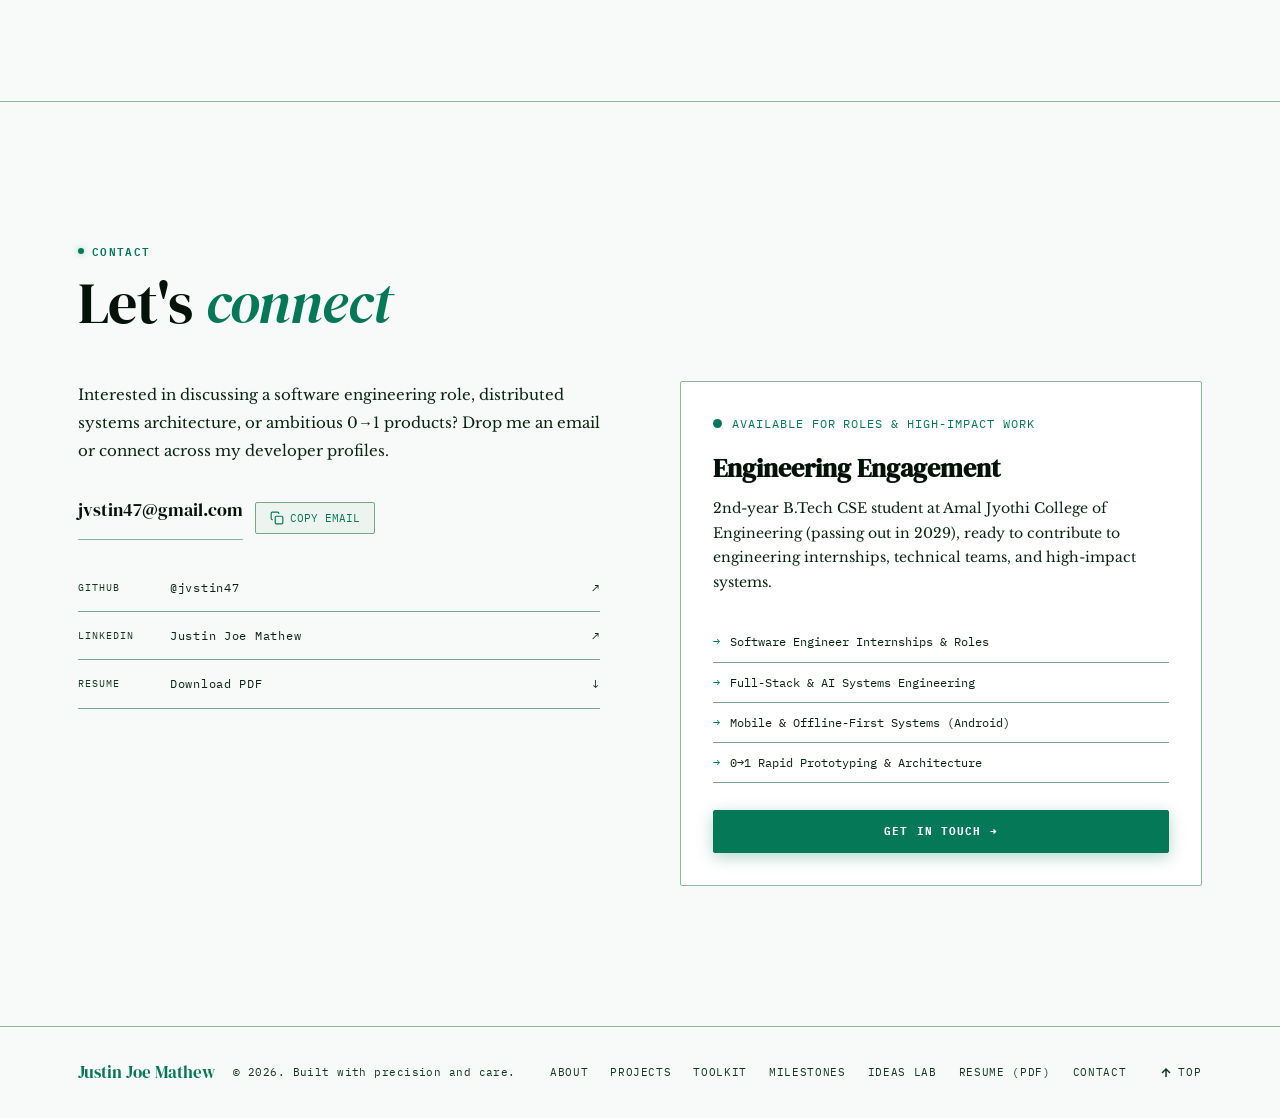
==== commit 4f166b67: "feat: add 3D cyclic photo deck in about section with interactive controls" ====
--- a/index.html
+++ b/index.html
@@ -330,8 +330,48 @@
 
     <div class="about-grid">
       <div class="about-left reveal reveal-d2">
-        <div class="about-avatar">
-          <div class="avatar-initials"><img src="images/profile.jpeg" class="profile-img" alt="Justin Joe Mathew"></div>
+        <!-- 3D CYCLIC PHOTO DECK (From Uiverse.io by ilkhoeri, customized for Justin Mathew) -->
+        <div class="about-avatar-deck">
+          <div class="photo-deck-wrap" id="photoDeck" title="Click any photo to cycle">
+            <!-- Card 1: Primary Photo -->
+            <div class="photo-deck-card photo-card-1" onclick="cyclePhotoDeck(0)" title="Justin Mathew · Profile">
+              <div class="photo-deck-content">
+                <img src="images/profile.jpeg" class="photo-deck-img" alt="Justin Mathew — Systems Builder">
+                <span class="photo-badge">Justin · 01</span>
+              </div>
+            </div>
+
+            <!-- Card 2: Second Photo -->
+            <div class="photo-deck-card photo-card-2" onclick="cyclePhotoDeck(1)" title="Hardware & Engineering">
+              <div class="photo-deck-content">
+                <img src="images/profile-2.jpg" onerror="this.src='images/profile.jpeg'" class="photo-deck-img" alt="Justin Mathew — Robotics & Embedded Systems">
+                <span class="photo-badge">Systems · 02</span>
+              </div>
+            </div>
+
+            <!-- Card 3: Third Photo -->
+            <div class="photo-deck-card photo-card-3" onclick="cyclePhotoDeck(2)" title="Podiums & Competitions">
+              <div class="photo-deck-content">
+                <img src="images/profile-3.jpg" onerror="this.src='images/profile.jpeg'" class="photo-deck-img" alt="Justin Mathew — Hackathons">
+                <span class="photo-badge">Podiums · 03</span>
+              </div>
+            </div>
+
+            <!-- Glowing ambient base lines -->
+            <div class="photo-deck-lines">
+              <div class="photo-deck-line"></div>
+            </div>
+          </div>
+
+          <!-- Interactive controls & hints -->
+          <div class="photo-deck-controls">
+            <div class="photo-dots">
+              <button class="photo-dot active" onclick="cyclePhotoDeck(0)" aria-label="View photo 1" title="Photo 1"></button>
+              <button class="photo-dot" onclick="cyclePhotoDeck(1)" aria-label="View photo 2" title="Photo 2"></button>
+              <button class="photo-dot" onclick="cyclePhotoDeck(2)" aria-label="View photo 3" title="Photo 3"></button>
+            </div>
+            <span class="photo-deck-hint">Hover to pause · Click to cycle</span>
+          </div>
         </div>
         <div class="about-meta">
           <div class="meta-row"><span class="meta-key">College</span><span class="meta-val">Amal Jyothi College of Engineering</span></div>
@@ -1475,6 +1515,34 @@
   document.addEventListener('keydown', (e) => {
     if (e.key === 'Escape') closeCert();
   });
+
+  // 3D Photo Deck Cycling (Uiverse by ilkhoeri)
+  let activePhotoIndex = 0;
+  let photoDeckTimer = null;
+
+  function cyclePhotoDeck(index) {
+    const deck = document.getElementById('photoDeck');
+    const dots = document.querySelectorAll('.photo-dot');
+    if (!deck) return;
+
+    if (typeof index === 'number') {
+      activePhotoIndex = index;
+    } else {
+      activePhotoIndex = (activePhotoIndex + 1) % 3;
+    }
+
+    deck.classList.remove('manual-0', 'manual-1', 'manual-2');
+    deck.classList.add('manual-' + activePhotoIndex);
+
+    dots.forEach((dot, idx) => {
+      dot.classList.toggle('active', idx === activePhotoIndex);
+    });
+
+    if (photoDeckTimer) clearTimeout(photoDeckTimer);
+    photoDeckTimer = setTimeout(() => {
+      deck.classList.remove('manual-0', 'manual-1', 'manual-2');
+    }, 8000);
+  }
 </script>
 
 <!-- CERTIFICATE LIGHTBOX MODAL -->
--- a/styles.css
+++ b/styles.css
@@ -3598,3 +3598,292 @@
     padding-top: 15px;
   }
 }
+
+/* ── 3D CYCLIC PHOTO DECK (From Uiverse.io by ilkhoeri, customized for Justin Mathew) ── */
+.about-avatar-deck {
+  width: 100%;
+  max-width: 280px;
+  display: flex;
+  flex-direction: column;
+  align-items: center;
+  margin-bottom: 24px;
+}
+
+.photo-deck-wrap {
+  position: relative;
+  width: 280px;
+  height: 250px;
+  display: flex;
+  align-items: center;
+  justify-content: center;
+  --w-card: 165px;
+  --h-card: 220px;
+  --rotate-card: 14deg;
+  --insetX-card: 24px;
+  --t-card: 18px;
+  --w-wrap-card: 280px;
+  user-select: none;
+}
+
+.photo-deck-card {
+  display: flex;
+  align-items: center;
+  justify-content: center;
+  position: absolute;
+  overflow: hidden;
+  animation: photoRotating 9s cubic-bezier(0.75, 0, 0, 1.01) infinite 0s;
+  border-radius: 16px;
+  background: #0d1a10;
+  width: var(--w-card);
+  height: var(--h-card);
+  border: 1.5px solid rgba(16, 185, 129, 0.35);
+  box-shadow: 0 12px 30px rgba(0, 0, 0, 0.65), inset 0 1px 1px rgba(255, 255, 255, 0.2);
+  cursor: pointer;
+  transition: box-shadow 0.3s ease, border-color 0.3s ease, transform 0.4s cubic-bezier(0.2, 0.8, 0.2, 1);
+  --pd: 3px;
+  --round: 16px;
+  --x1: var(--insetX-card);
+  --x2: calc(var(--w-wrap-card) - calc(var(--w-card) + var(--insetX-card)));
+  --to-left: rotate(calc(var(--rotate-card) * -1));
+  --to-center: calc(calc(var(--w-wrap-card) - var(--w-card)) / 2);
+  --to-right: rotate(calc(var(--rotate-card) * 1));
+}
+
+body.light .photo-deck-card {
+  background: #f0fdf4;
+  border-color: rgba(5, 150, 105, 0.45);
+  box-shadow: 0 10px 24px rgba(4, 120, 87, 0.15), inset 0 1px 1px rgba(255, 255, 255, 0.8);
+}
+
+.photo-deck-wrap:hover .photo-deck-card {
+  animation-play-state: paused;
+}
+
+.photo-deck-card:hover {
+  border-color: #34d399;
+  box-shadow: 0 16px 36px rgba(0, 0, 0, 0.85), 0 0 20px rgba(16, 185, 129, 0.35);
+}
+
+body.light .photo-deck-card:hover {
+  border-color: #059669;
+  box-shadow: 0 14px 30px rgba(4, 120, 87, 0.25);
+}
+
+/* Card cyclic keyframe coordinates */
+.photo-deck-card:nth-child(1) {
+  --z1: 3; --t1: 0; --l1: var(--to-center); --trans1: rotate(0deg);
+  --z2: 1; --t2: var(--t-card); --l2: var(--x1); --trans2: var(--to-left);
+  --z3: 1; --t3: var(--t-card); --l3: var(--x2); --trans3: var(--to-right);
+}
+.photo-deck-card:nth-child(2) {
+  --z1: 1; --t1: var(--t-card); --l1: var(--x2); --trans1: var(--to-right);
+  --z2: 3; --t2: 0; --l2: var(--to-center); --trans2: rotate(0deg);
+  --z3: 1; --t3: var(--t-card); --l3: var(--x1); --trans3: var(--to-left);
+}
+.photo-deck-card:nth-child(3) {
+  --z1: 1; --t1: var(--t-card); --l1: var(--x1); --trans1: var(--to-left);
+  --z2: 1; --t2: var(--t-card); --l2: var(--x2); --trans2: var(--to-right);
+  --z3: 3; --t3: 0; --l3: var(--to-center); --trans3: rotate(0deg);
+}
+
+@keyframes photoRotating {
+  0%, 99.99% {
+    z-index: var(--z1);
+    top: var(--t1);
+    left: var(--l1);
+    transform: var(--trans1);
+  }
+  33.33% {
+    z-index: var(--z2);
+    top: var(--t2);
+    left: var(--l2);
+    transform: var(--trans2);
+  }
+  66.66% {
+    z-index: var(--z3);
+    top: var(--t3);
+    left: var(--l3);
+    transform: var(--trans3);
+  }
+}
+
+/* Manual active states for click controls */
+.photo-deck-wrap.manual-0 .photo-deck-card,
+.photo-deck-wrap.manual-1 .photo-deck-card,
+.photo-deck-wrap.manual-2 .photo-deck-card {
+  animation: none !important;
+}
+
+.photo-deck-wrap.manual-0 .photo-card-1 {
+  z-index: 3 !important; top: 0 !important; left: var(--to-center) !important; transform: rotate(0deg) !important;
+}
+.photo-deck-wrap.manual-0 .photo-card-2 {
+  z-index: 1 !important; top: var(--t-card) !important; left: var(--x2) !important; transform: var(--to-right) !important;
+}
+.photo-deck-wrap.manual-0 .photo-card-3 {
+  z-index: 1 !important; top: var(--t-card) !important; left: var(--x1) !important; transform: var(--to-left) !important;
+}
+
+.photo-deck-wrap.manual-1 .photo-card-1 {
+  z-index: 1 !important; top: var(--t-card) !important; left: var(--x1) !important; transform: var(--to-left) !important;
+}
+.photo-deck-wrap.manual-1 .photo-card-2 {
+  z-index: 3 !important; top: 0 !important; left: var(--to-center) !important; transform: rotate(0deg) !important;
+}
+.photo-deck-wrap.manual-1 .photo-card-3 {
+  z-index: 1 !important; top: var(--t-card) !important; left: var(--x2) !important; transform: var(--to-right) !important;
+}
+
+.photo-deck-wrap.manual-2 .photo-card-1 {
+  z-index: 1 !important; top: var(--t-card) !important; left: var(--x2) !important; transform: var(--to-right) !important;
+}
+.photo-deck-wrap.manual-2 .photo-card-2 {
+  z-index: 1 !important; top: var(--t-card) !important; left: var(--x1) !important; transform: var(--to-left) !important;
+}
+.photo-deck-wrap.manual-2 .photo-card-3 {
+  z-index: 3 !important; top: 0 !important; left: var(--to-center) !important; transform: rotate(0deg) !important;
+}
+
+.photo-deck-content {
+  position: relative;
+  width: 100%;
+  height: 100%;
+  overflow: hidden;
+  border-radius: calc(var(--round) - var(--pd));
+}
+
+.photo-deck-img {
+  width: 100%;
+  height: 100%;
+  object-fit: cover;
+  object-position: center 20%;
+  display: block;
+  transition: transform 0.4s ease;
+}
+
+.photo-deck-card:hover .photo-deck-img {
+  transform: scale(1.05);
+}
+
+.photo-badge {
+  position: absolute;
+  bottom: 8px;
+  left: 8px;
+  background: rgba(7, 19, 11, 0.85);
+  backdrop-filter: blur(8px);
+  border: 1px solid rgba(16, 185, 129, 0.3);
+  color: #34d399;
+  font-size: 9.5px;
+  font-family: var(--font-mono);
+  font-weight: 600;
+  letter-spacing: 0.08em;
+  text-transform: uppercase;
+  padding: 3px 8px;
+  border-radius: 6px;
+  z-index: 2;
+}
+
+body.light .photo-badge {
+  background: rgba(240, 253, 244, 0.9);
+  border-color: #a7f3d0;
+  color: #047857;
+}
+
+/* Glowing baseline lines from Uiverse */
+.photo-deck-lines {
+  position: absolute;
+  inset: auto 0 -4px;
+  width: 100%;
+  display: flex;
+  align-items: center;
+  justify-content: center;
+  z-index: 4;
+  pointer-events: none;
+}
+
+.photo-deck-line {
+  position: absolute;
+  width: 100%;
+  display: flex;
+  align-items: center;
+  justify-content: center;
+}
+
+.photo-deck-line:nth-child(1)::before {
+  content: "";
+  position: absolute;
+  filter: blur(4px);
+  width: 75%;
+  height: 4px;
+  background: linear-gradient(to right, transparent, #10b981, transparent);
+}
+
+.photo-deck-line:nth-child(1)::after {
+  content: "";
+  position: absolute;
+  width: 55%;
+  height: 1.5px;
+  background: linear-gradient(to right, transparent, #34d399, transparent);
+}
+
+body.light .photo-deck-line:nth-child(1)::before {
+  background: linear-gradient(to right, transparent, #059669, transparent);
+}
+
+body.light .photo-deck-line:nth-child(1)::after {
+  background: linear-gradient(to right, transparent, #10b981, transparent);
+}
+
+/* Controls & Indicator Dots */
+.photo-deck-controls {
+  display: flex;
+  flex-direction: column;
+  align-items: center;
+  gap: 6px;
+  margin-top: 8px;
+}
+
+.photo-dots {
+  display: flex;
+  gap: 8px;
+  align-items: center;
+}
+
+.photo-dot {
+  width: 8px;
+  height: 8px;
+  border-radius: 50%;
+  border: 1px solid rgba(16, 185, 129, 0.4);
+  background: transparent;
+  cursor: pointer;
+  padding: 0;
+  transition: all 0.25s ease;
+}
+
+.photo-dot.active {
+  background: var(--nature);
+  box-shadow: 0 0 8px var(--nature);
+  transform: scale(1.2);
+}
+
+body.light .photo-dot {
+  border-color: #059669;
+}
+
+body.light .photo-dot.active {
+  background: #047857;
+  box-shadow: 0 0 6px #047857;
+}
+
+.photo-deck-hint {
+  font-family: var(--font-mono);
+  font-size: 10px;
+  color: var(--sub);
+  letter-spacing: 0.04em;
+  opacity: 0.8;
+}
+
+body.light .photo-deck-hint {
+  color: #047857;
+}
+
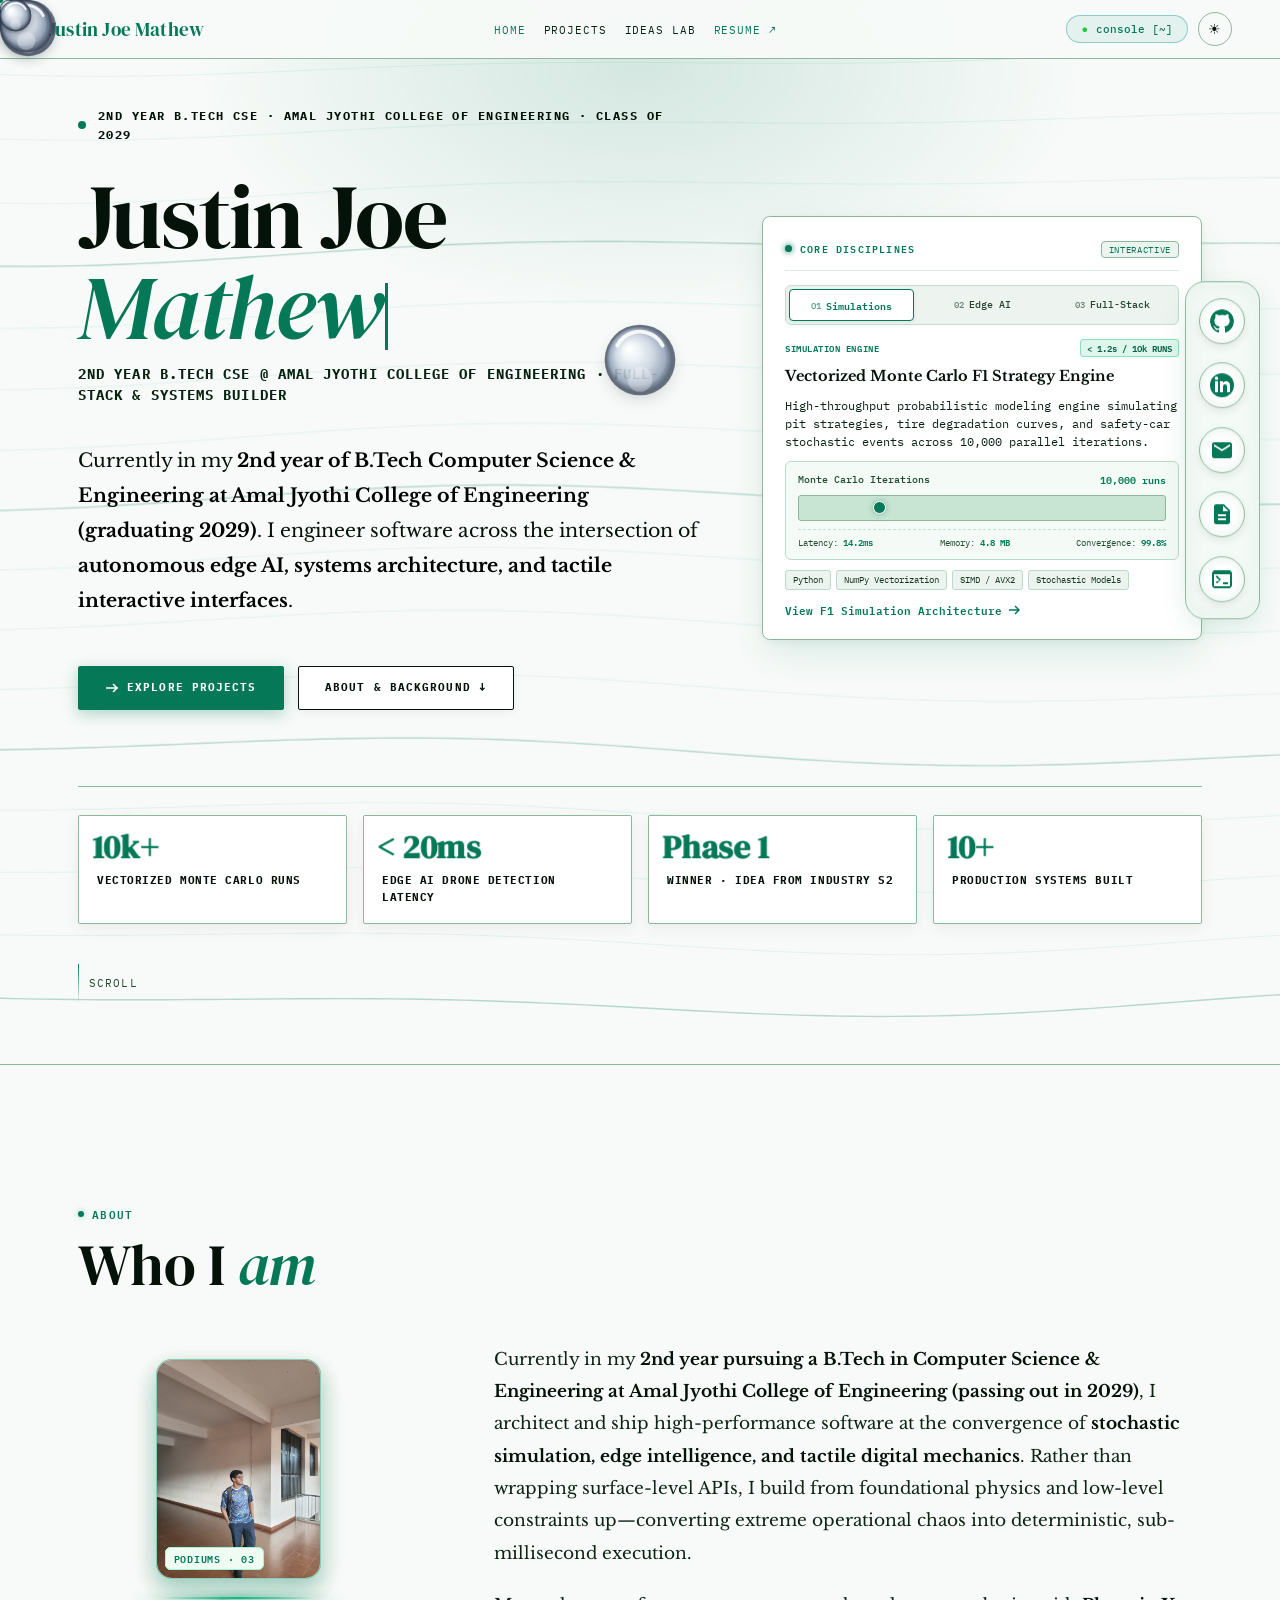
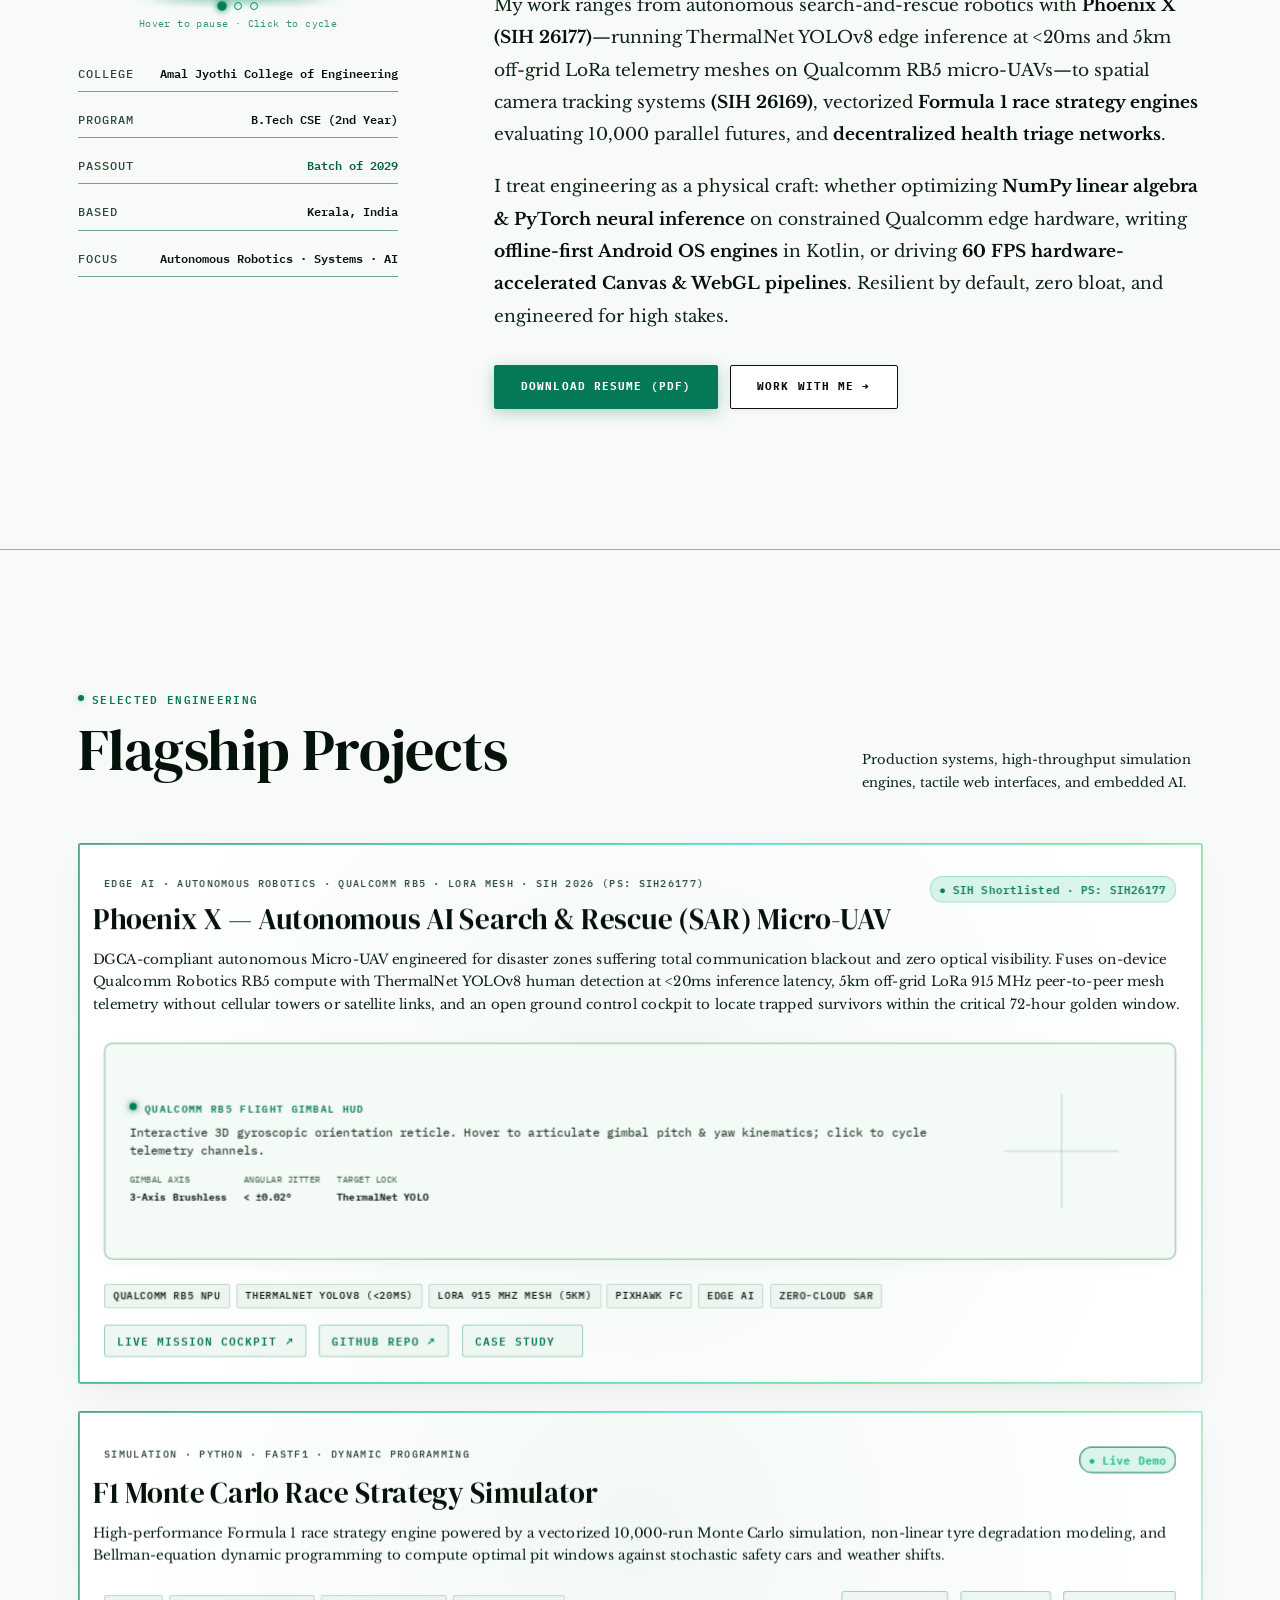
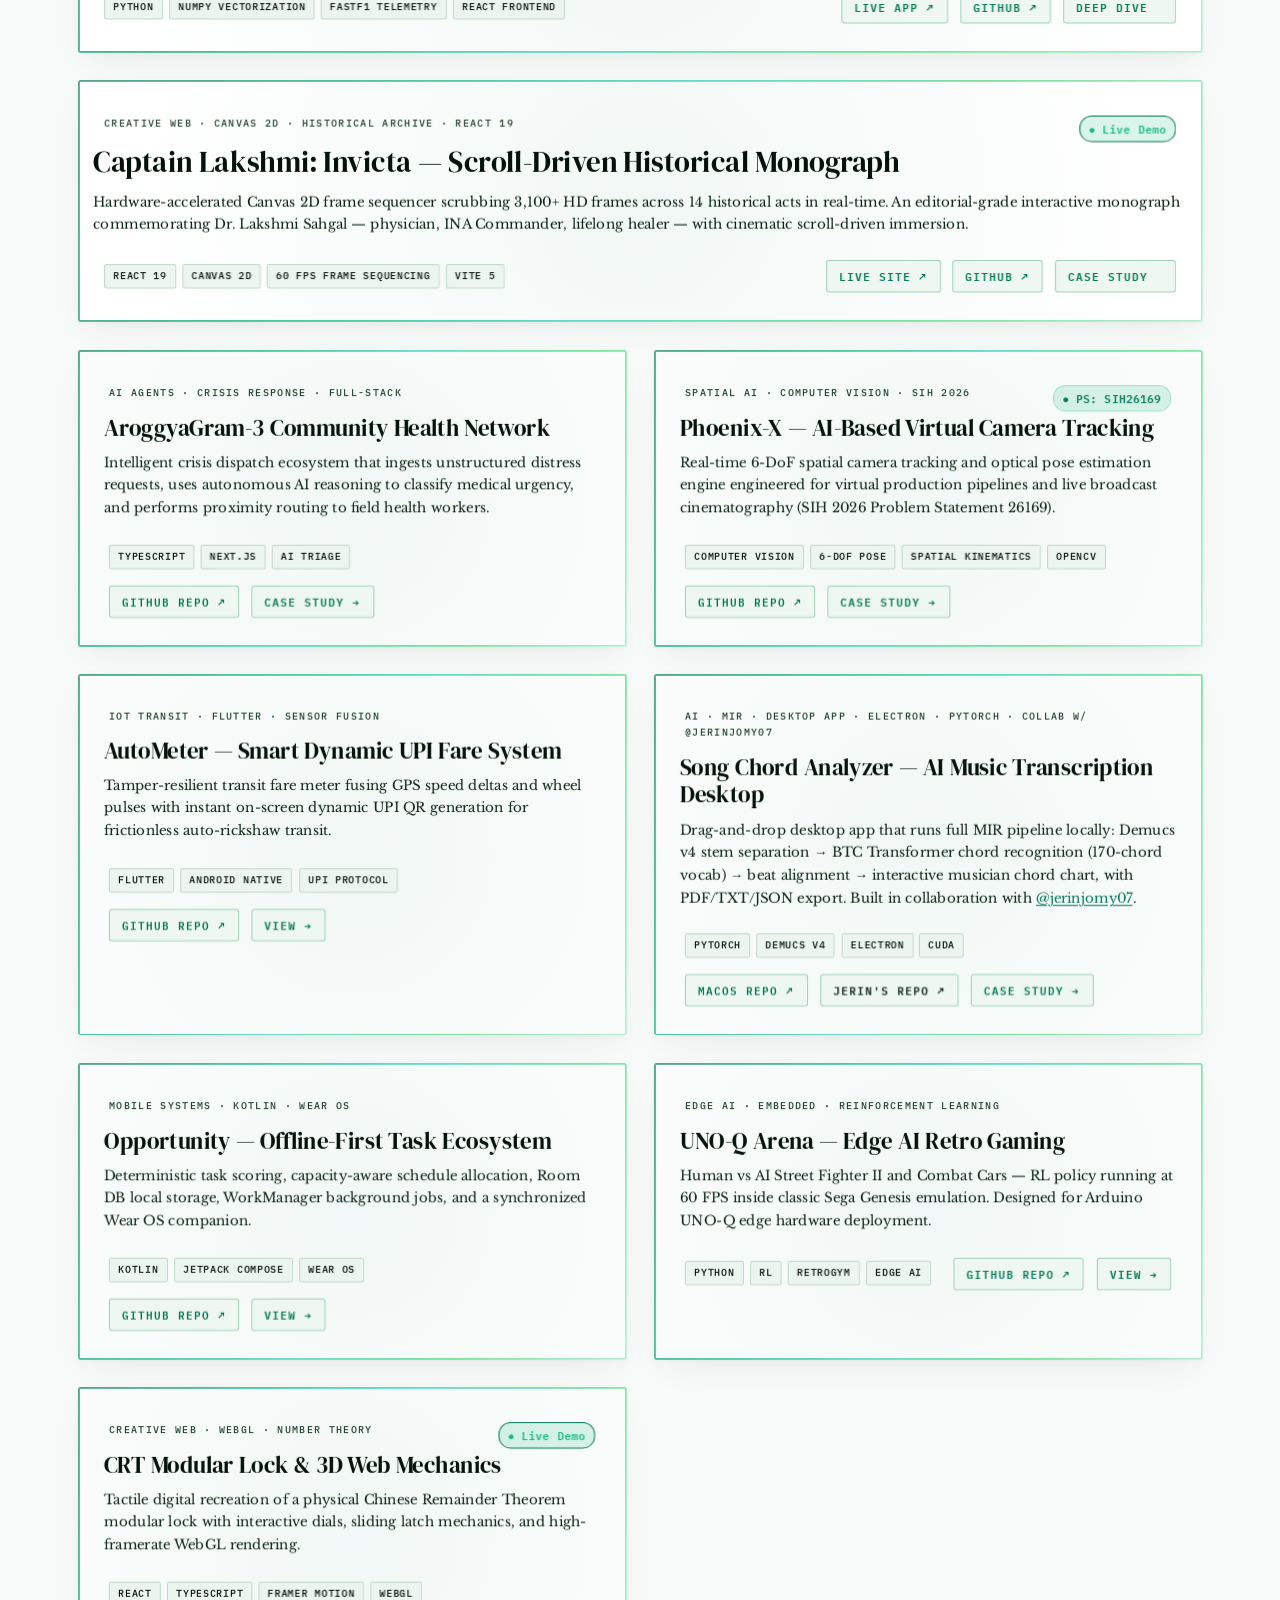
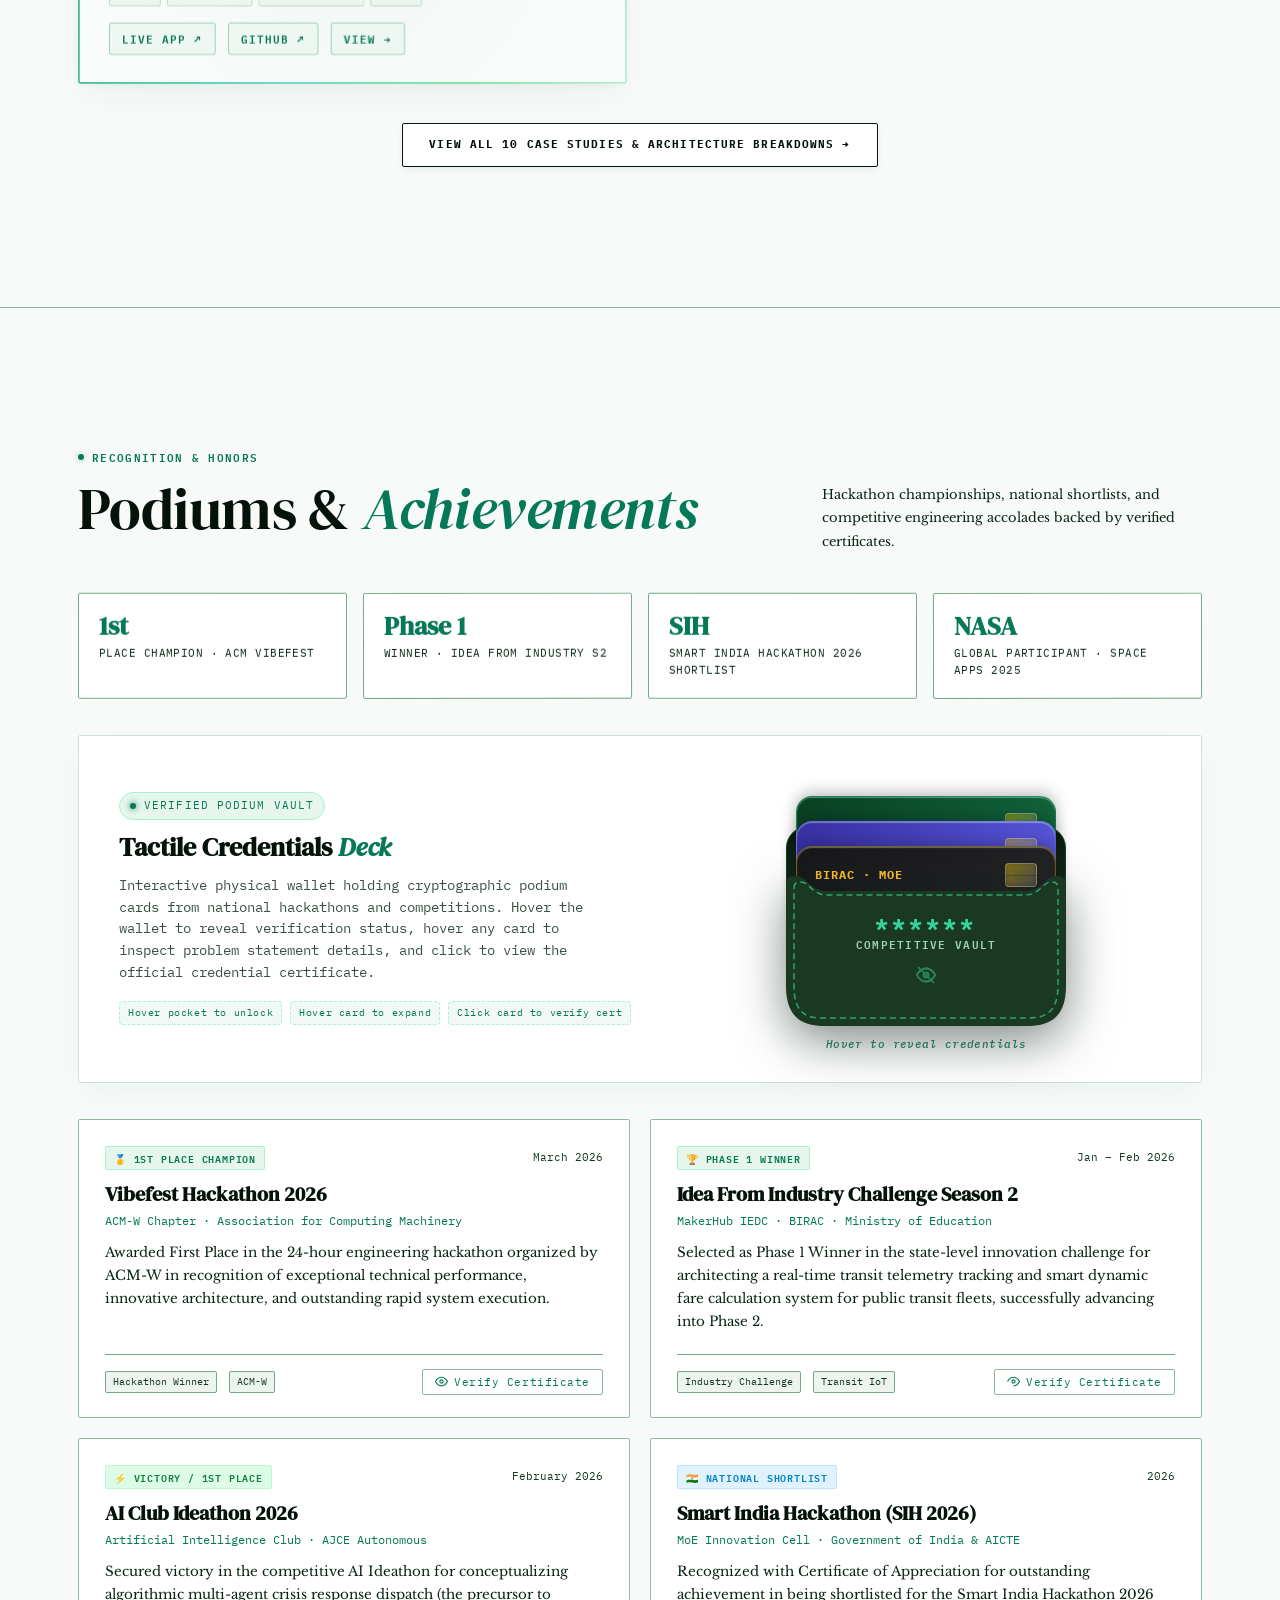
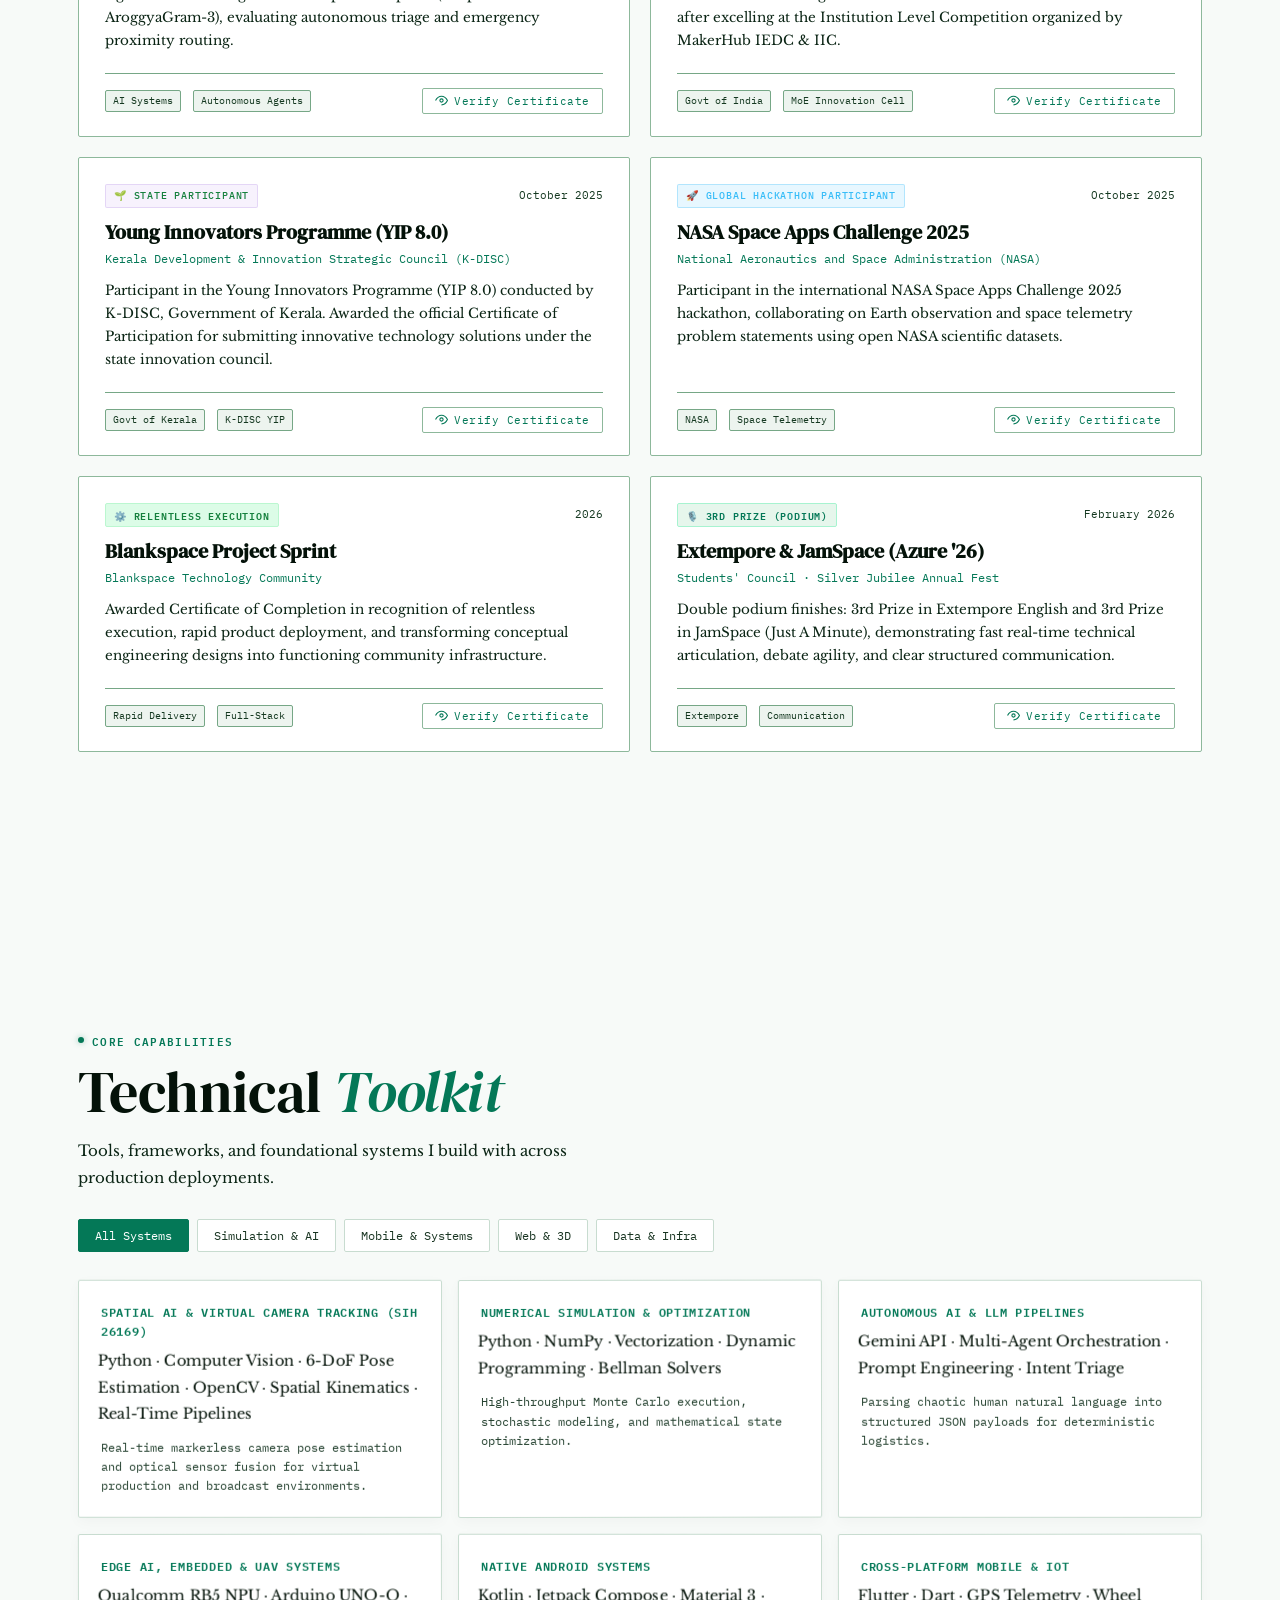
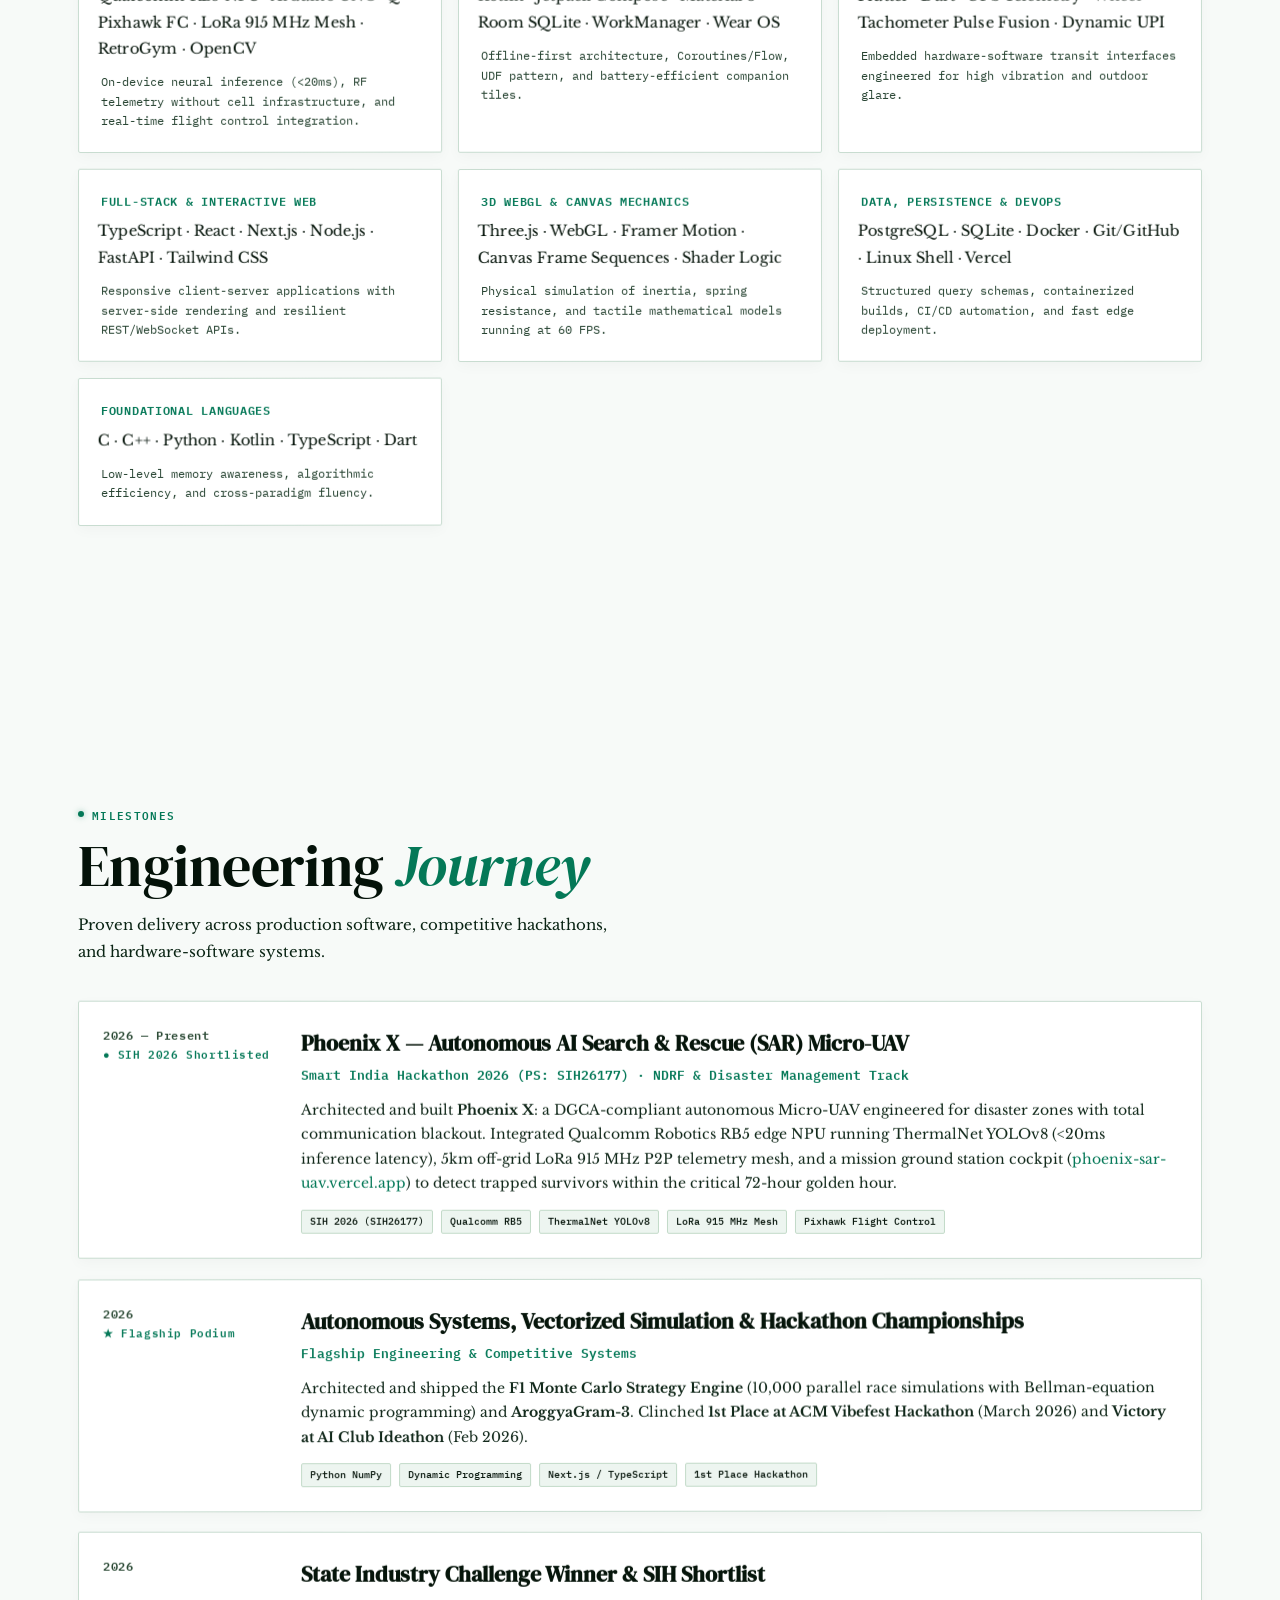
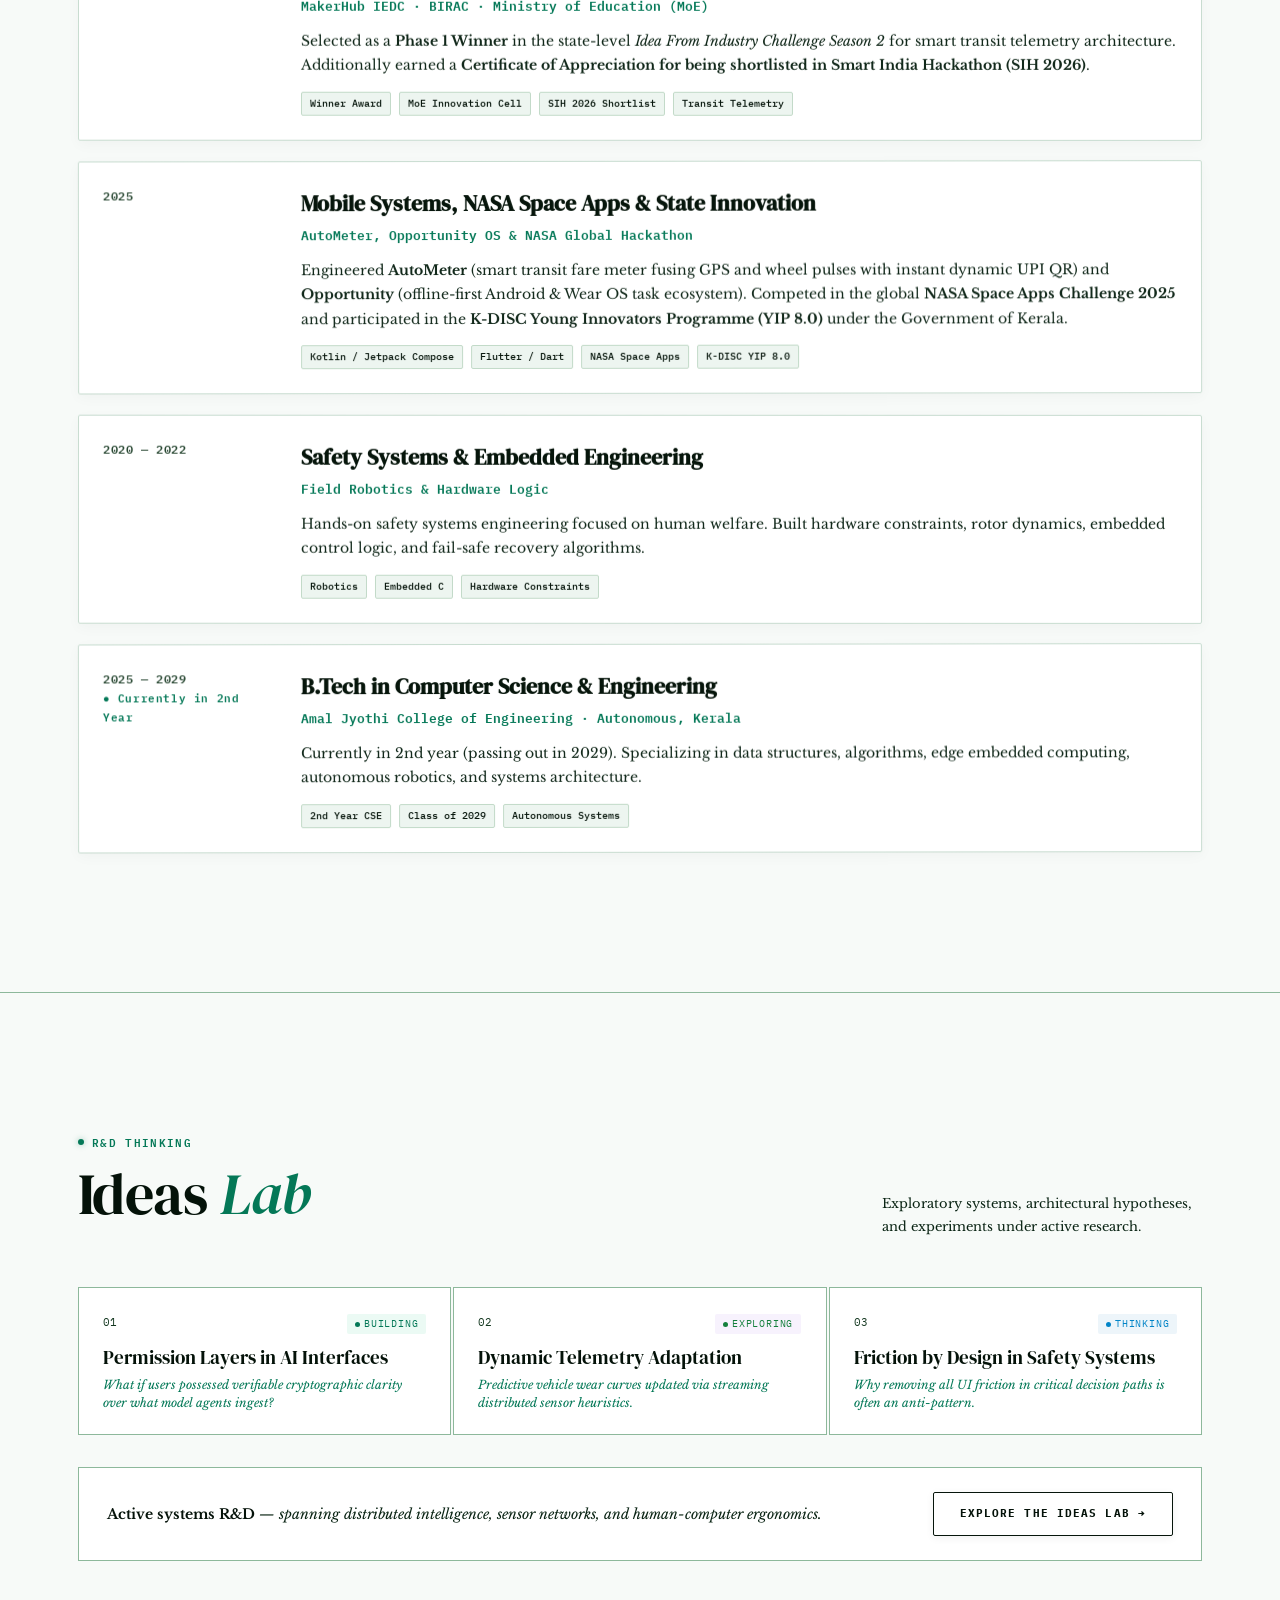
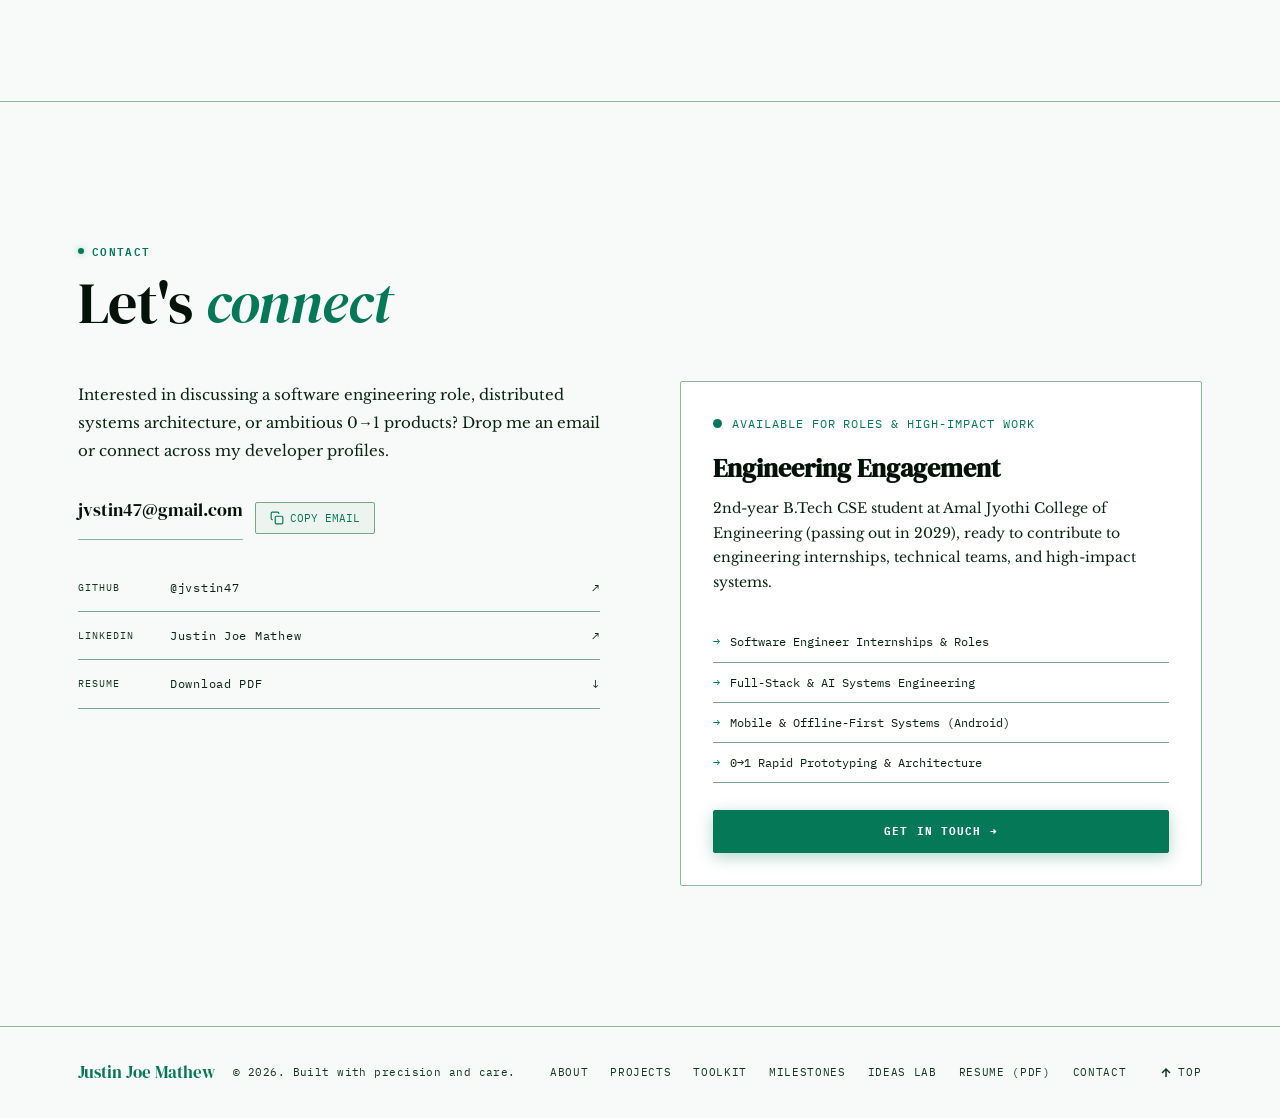
==== commit cf5a6405: "fix: ensure photo deck CSS in index.css with defensive styles and real portraits" ====
--- a/index.html
+++ b/index.html
@@ -12,8 +12,8 @@
   <link rel="preconnect" href="https://fonts.googleapis.com">
   <link rel="preconnect" href="https://fonts.gstatic.com" crossorigin>
   <link href="https://fonts.googleapis.com/css2?family=DM+Serif+Display:ital@0;1&family=Libre+Baskerville:ital,wght@0,400;0,700;1,400&family=IBM+Plex+Mono:wght@300;400;500;600&display=swap" rel="stylesheet">
-  <link rel="stylesheet" href="styles.css">
-  <link rel="stylesheet" href="index.css">
+  <link rel="stylesheet" href="styles.css?v=20261010">
+  <link rel="stylesheet" href="index.css?v=20261010">
   <script>
     (function () {
       var saved = localStorage.getItem('theme');
@@ -331,8 +331,8 @@
     <div class="about-grid">
       <div class="about-left reveal reveal-d2">
         <!-- 3D CYCLIC PHOTO DECK (From Uiverse.io by ilkhoeri, customized for Justin Mathew) -->
-        <div class="about-avatar-deck">
-          <div class="photo-deck-wrap" id="photoDeck" title="Click any photo to cycle">
+        <div class="about-avatar-deck" style="max-width:280px;margin:0 auto 24px;position:relative;">
+          <div class="photo-deck-wrap" id="photoDeck" title="Click any photo to cycle" style="position:relative;width:280px;height:250px;">
             <!-- Card 1: Primary Photo -->
             <div class="photo-deck-card photo-card-1" onclick="cyclePhotoDeck(0)" title="Justin Mathew · Profile">
               <div class="photo-deck-content">
--- a/index.css
+++ b/index.css
@@ -158,53 +158,288 @@
   margin-top: 48px;
 }
 
-.about-avatar {
+.about-avatar-deck {
   width: 100%;
   max-width: 280px;
-  aspect-ratio: 1;
-  background: var(--surface);
-  border: 1px solid var(--border);
+  display: flex;
+  flex-direction: column;
+  align-items: center;
+  margin: 0 auto 24px;
   position: relative;
+}
+
+.photo-deck-wrap {
+  position: relative;
+  width: 280px;
+  height: 250px;
+  display: flex;
+  align-items: center;
+  justify-content: center;
+  --w-card: 165px;
+  --h-card: 220px;
+  --rotate-card: 14deg;
+  --insetX-card: 24px;
+  --t-card: 18px;
+  --w-wrap-card: 280px;
+  user-select: none;
+}
+
+.photo-deck-card {
+  display: flex;
+  align-items: center;
+  justify-content: center;
+  position: absolute !important;
   overflow: hidden;
-  margin-bottom: 24px;
-  border-radius: var(--radius);
-}
-
-.about-avatar::before {
-  content: '';
-  position: absolute;
-  inset: 0;
-  background: repeating-linear-gradient(
-    45deg,
-    transparent,
-    transparent 12px,
-    rgba(16, 185, 129, 0.05) 12px,
-    rgba(16, 185, 129, 0.05) 13px
-  );
-  z-index: 1;
-  pointer-events: none;
-}
-
-.avatar-initials {
-  position: absolute;
-  inset: 0;
-  display: flex;
-  align-items: center;
-  justify-content: center;
-  z-index: 0;
-}
-
-.profile-img {
+  animation: photoRotating 9s cubic-bezier(0.75, 0, 0, 1.01) infinite 0s;
+  border-radius: 16px;
+  background: #0d1a10;
+  width: var(--w-card);
+  height: var(--h-card);
+  border: 1.5px solid rgba(16, 185, 129, 0.35);
+  box-shadow: 0 12px 30px rgba(0, 0, 0, 0.65), inset 0 1px 1px rgba(255, 255, 255, 0.2);
+  cursor: pointer;
+  transition: box-shadow 0.3s ease, border-color 0.3s ease, transform 0.4s cubic-bezier(0.2, 0.8, 0.2, 1);
+  --pd: 3px;
+  --round: 16px;
+  --x1: var(--insetX-card);
+  --x2: calc(var(--w-wrap-card) - calc(var(--w-card) + var(--insetX-card)));
+  --to-left: rotate(calc(var(--rotate-card) * -1));
+  --to-center: calc(calc(var(--w-wrap-card) - var(--w-card)) / 2);
+  --to-right: rotate(calc(var(--rotate-card) * 1));
+}
+
+body.light .photo-deck-card {
+  background: #f0fdf4;
+  border-color: rgba(5, 150, 105, 0.45);
+  box-shadow: 0 10px 24px rgba(4, 120, 87, 0.15), inset 0 1px 1px rgba(255, 255, 255, 0.8);
+}
+
+.photo-deck-wrap:hover .photo-deck-card {
+  animation-play-state: paused;
+}
+
+.photo-deck-card:hover {
+  border-color: #34d399;
+  box-shadow: 0 16px 36px rgba(0, 0, 0, 0.85), 0 0 20px rgba(16, 185, 129, 0.35);
+}
+
+body.light .photo-deck-card:hover {
+  border-color: #059669;
+  box-shadow: 0 14px 30px rgba(4, 120, 87, 0.25);
+}
+
+.photo-deck-card:nth-child(1) {
+  --z1: 3; --t1: 0; --l1: var(--to-center); --trans1: rotate(0deg);
+  --z2: 1; --t2: var(--t-card); --l2: var(--x1); --trans2: var(--to-left);
+  --z3: 1; --t3: var(--t-card); --l3: var(--x2); --trans3: var(--to-right);
+}
+.photo-deck-card:nth-child(2) {
+  --z1: 1; --t1: var(--t-card); --l1: var(--x2); --trans1: var(--to-right);
+  --z2: 3; --t2: 0; --l2: var(--to-center); --trans2: rotate(0deg);
+  --z3: 1; --t3: var(--t-card); --l3: var(--x1); --trans3: var(--to-left);
+}
+.photo-deck-card:nth-child(3) {
+  --z1: 1; --t1: var(--t-card); --l1: var(--x1); --trans1: var(--to-left);
+  --z2: 1; --t2: var(--t-card); --l2: var(--x2); --trans2: var(--to-right);
+  --z3: 3; --t3: 0; --l3: var(--to-center); --trans3: rotate(0deg);
+}
+
+@keyframes photoRotating {
+  0%, 99.99% {
+    z-index: var(--z1);
+    top: var(--t1);
+    left: var(--l1);
+    transform: var(--trans1);
+  }
+  33.33% {
+    z-index: var(--z2);
+    top: var(--t2);
+    left: var(--l2);
+    transform: var(--trans2);
+  }
+  66.66% {
+    z-index: var(--z3);
+    top: var(--t3);
+    left: var(--l3);
+    transform: var(--trans3);
+  }
+}
+
+.photo-deck-wrap.manual-0 .photo-deck-card,
+.photo-deck-wrap.manual-1 .photo-deck-card,
+.photo-deck-wrap.manual-2 .photo-deck-card {
+  animation: none !important;
+}
+
+.photo-deck-wrap.manual-0 .photo-card-1 {
+  z-index: 3 !important; top: 0 !important; left: var(--to-center) !important; transform: rotate(0deg) !important;
+}
+.photo-deck-wrap.manual-0 .photo-card-2 {
+  z-index: 1 !important; top: var(--t-card) !important; left: var(--x2) !important; transform: var(--to-right) !important;
+}
+.photo-deck-wrap.manual-0 .photo-card-3 {
+  z-index: 1 !important; top: var(--t-card) !important; left: var(--x1) !important; transform: var(--to-left) !important;
+}
+
+.photo-deck-wrap.manual-1 .photo-card-1 {
+  z-index: 1 !important; top: var(--t-card) !important; left: var(--x1) !important; transform: var(--to-left) !important;
+}
+.photo-deck-wrap.manual-1 .photo-card-2 {
+  z-index: 3 !important; top: 0 !important; left: var(--to-center) !important; transform: rotate(0deg) !important;
+}
+.photo-deck-wrap.manual-1 .photo-card-3 {
+  z-index: 1 !important; top: var(--t-card) !important; left: var(--x2) !important; transform: var(--to-right) !important;
+}
+
+.photo-deck-wrap.manual-2 .photo-card-1 {
+  z-index: 1 !important; top: var(--t-card) !important; left: var(--x2) !important; transform: var(--to-right) !important;
+}
+.photo-deck-wrap.manual-2 .photo-card-2 {
+  z-index: 1 !important; top: var(--t-card) !important; left: var(--x1) !important; transform: var(--to-left) !important;
+}
+.photo-deck-wrap.manual-2 .photo-card-3 {
+  z-index: 3 !important; top: 0 !important; left: var(--to-center) !important; transform: rotate(0deg) !important;
+}
+
+.photo-deck-content {
+  position: relative;
+  width: 100%;
+  height: 100%;
+  overflow: hidden;
+  border-radius: calc(var(--round) - var(--pd));
+}
+
+.photo-deck-img {
   width: 100%;
   height: 100%;
   object-fit: cover;
   object-position: center 20%;
   display: block;
-  transition: transform 0.35s ease;
-}
-
-.about-avatar:hover .profile-img {
-  transform: scale(1.03);
+  transition: transform 0.4s ease;
+}
+
+.photo-deck-card:hover .photo-deck-img {
+  transform: scale(1.05);
+}
+
+.photo-badge {
+  position: absolute;
+  bottom: 8px;
+  left: 8px;
+  background: rgba(7, 19, 11, 0.85);
+  backdrop-filter: blur(8px);
+  border: 1px solid rgba(16, 185, 129, 0.3);
+  color: #34d399;
+  font-size: 9.5px;
+  font-family: var(--font-mono);
+  font-weight: 600;
+  letter-spacing: 0.08em;
+  text-transform: uppercase;
+  padding: 3px 8px;
+  border-radius: 6px;
+  z-index: 2;
+}
+
+body.light .photo-badge {
+  background: rgba(240, 253, 244, 0.9);
+  border-color: #a7f3d0;
+  color: #047857;
+}
+
+.photo-deck-lines {
+  position: absolute;
+  inset: auto 0 -4px;
+  width: 100%;
+  display: flex;
+  align-items: center;
+  justify-content: center;
+  z-index: 4;
+  pointer-events: none;
+}
+
+.photo-deck-line {
+  position: absolute;
+  width: 100%;
+  display: flex;
+  align-items: center;
+  justify-content: center;
+}
+
+.photo-deck-line:nth-child(1)::before {
+  content: "";
+  position: absolute;
+  filter: blur(4px);
+  width: 75%;
+  height: 4px;
+  background: linear-gradient(to right, transparent, #10b981, transparent);
+}
+
+.photo-deck-line:nth-child(1)::after {
+  content: "";
+  position: absolute;
+  width: 55%;
+  height: 1.5px;
+  background: linear-gradient(to right, transparent, #34d399, transparent);
+}
+
+body.light .photo-deck-line:nth-child(1)::before {
+  background: linear-gradient(to right, transparent, #059669, transparent);
+}
+
+body.light .photo-deck-line:nth-child(1)::after {
+  background: linear-gradient(to right, transparent, #10b981, transparent);
+}
+
+.photo-deck-controls {
+  display: flex;
+  flex-direction: column;
+  align-items: center;
+  gap: 6px;
+  margin-top: 8px;
+}
+
+.photo-dots {
+  display: flex;
+  gap: 8px;
+  align-items: center;
+}
+
+.photo-dot {
+  width: 8px;
+  height: 8px;
+  border-radius: 50%;
+  border: 1px solid rgba(16, 185, 129, 0.4);
+  background: transparent;
+  cursor: pointer;
+  padding: 0;
+  transition: all 0.25s ease;
+}
+
+.photo-dot.active {
+  background: var(--nature);
+  box-shadow: 0 0 8px var(--nature);
+  transform: scale(1.2);
+}
+
+body.light .photo-dot {
+  border-color: #059669;
+}
+
+body.light .photo-dot.active {
+  background: #047857;
+  box-shadow: 0 0 6px #047857;
+}
+
+.photo-deck-hint {
+  font-family: var(--font-mono);
+  font-size: 10px;
+  color: var(--sub);
+  letter-spacing: 0.04em;
+  opacity: 0.8;
+}
+
+body.light .photo-deck-hint {
+  color: #047857;
 }
 
 .about-meta {
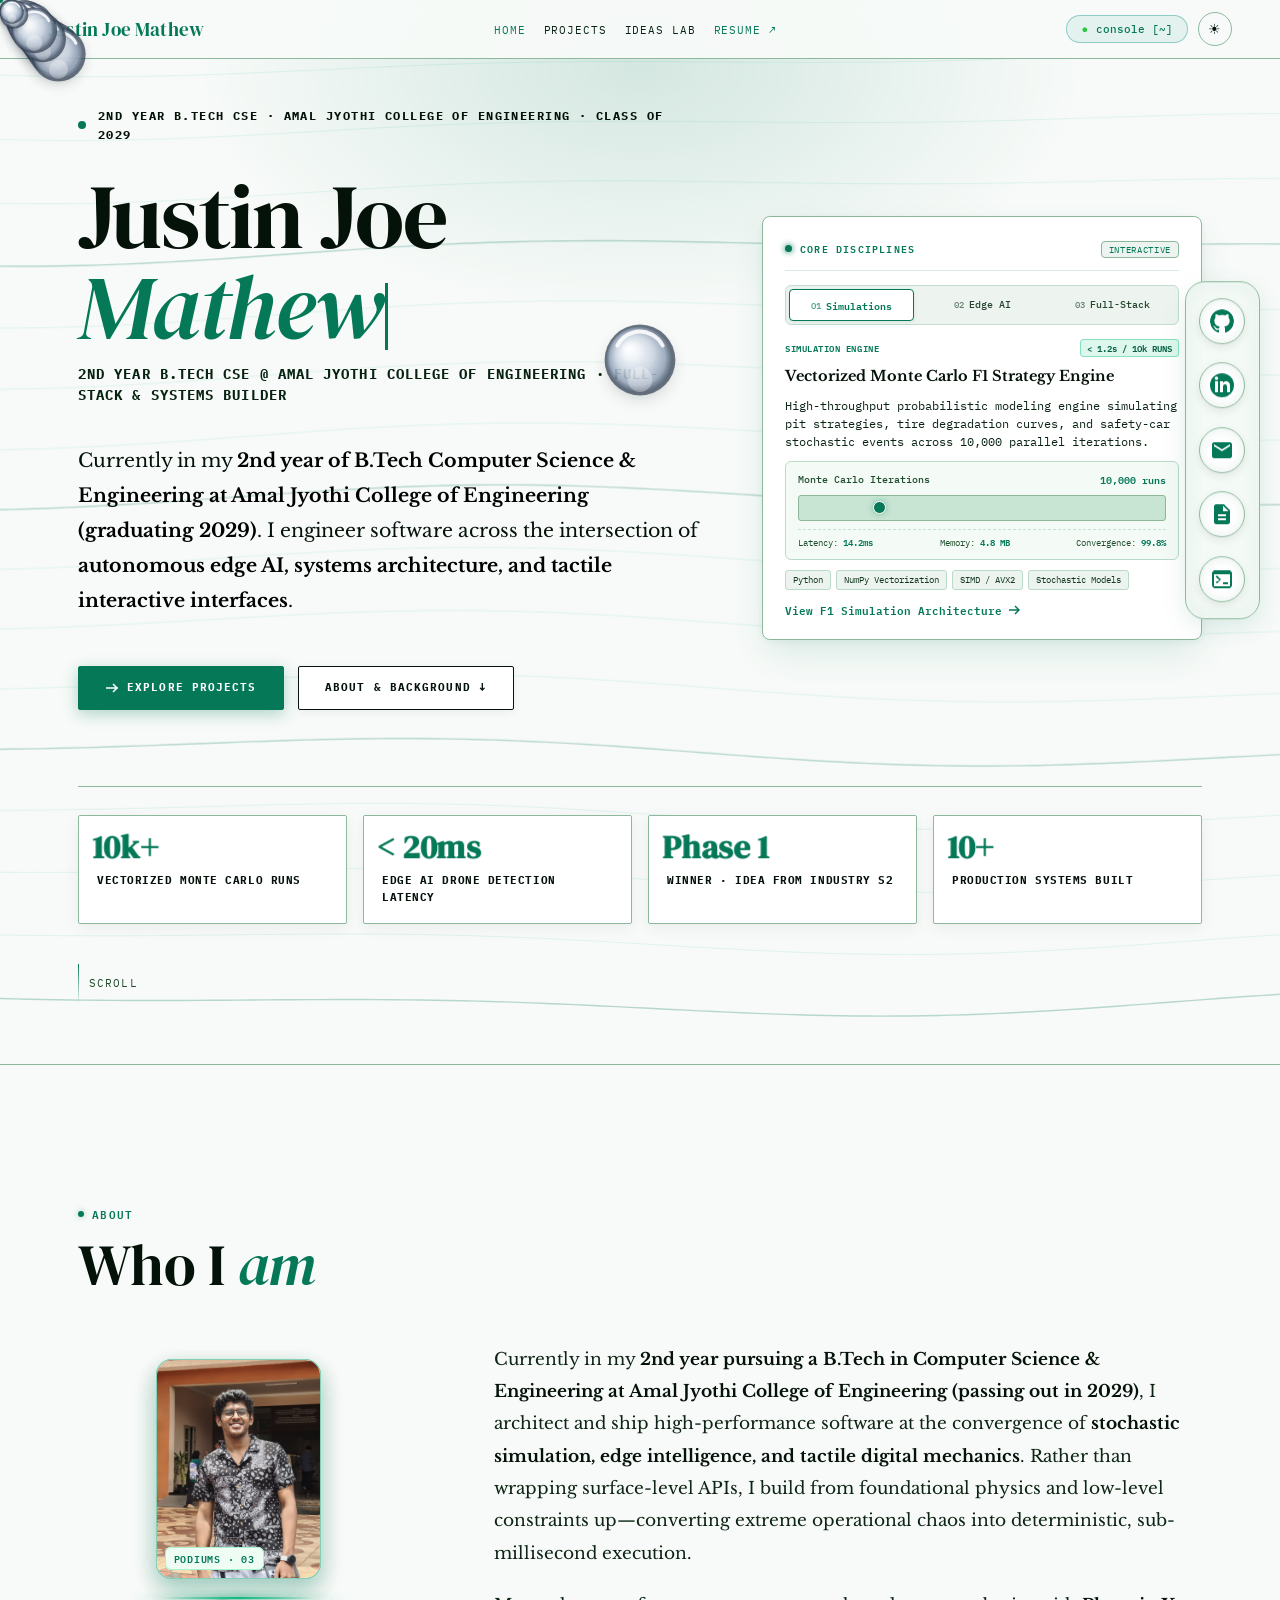
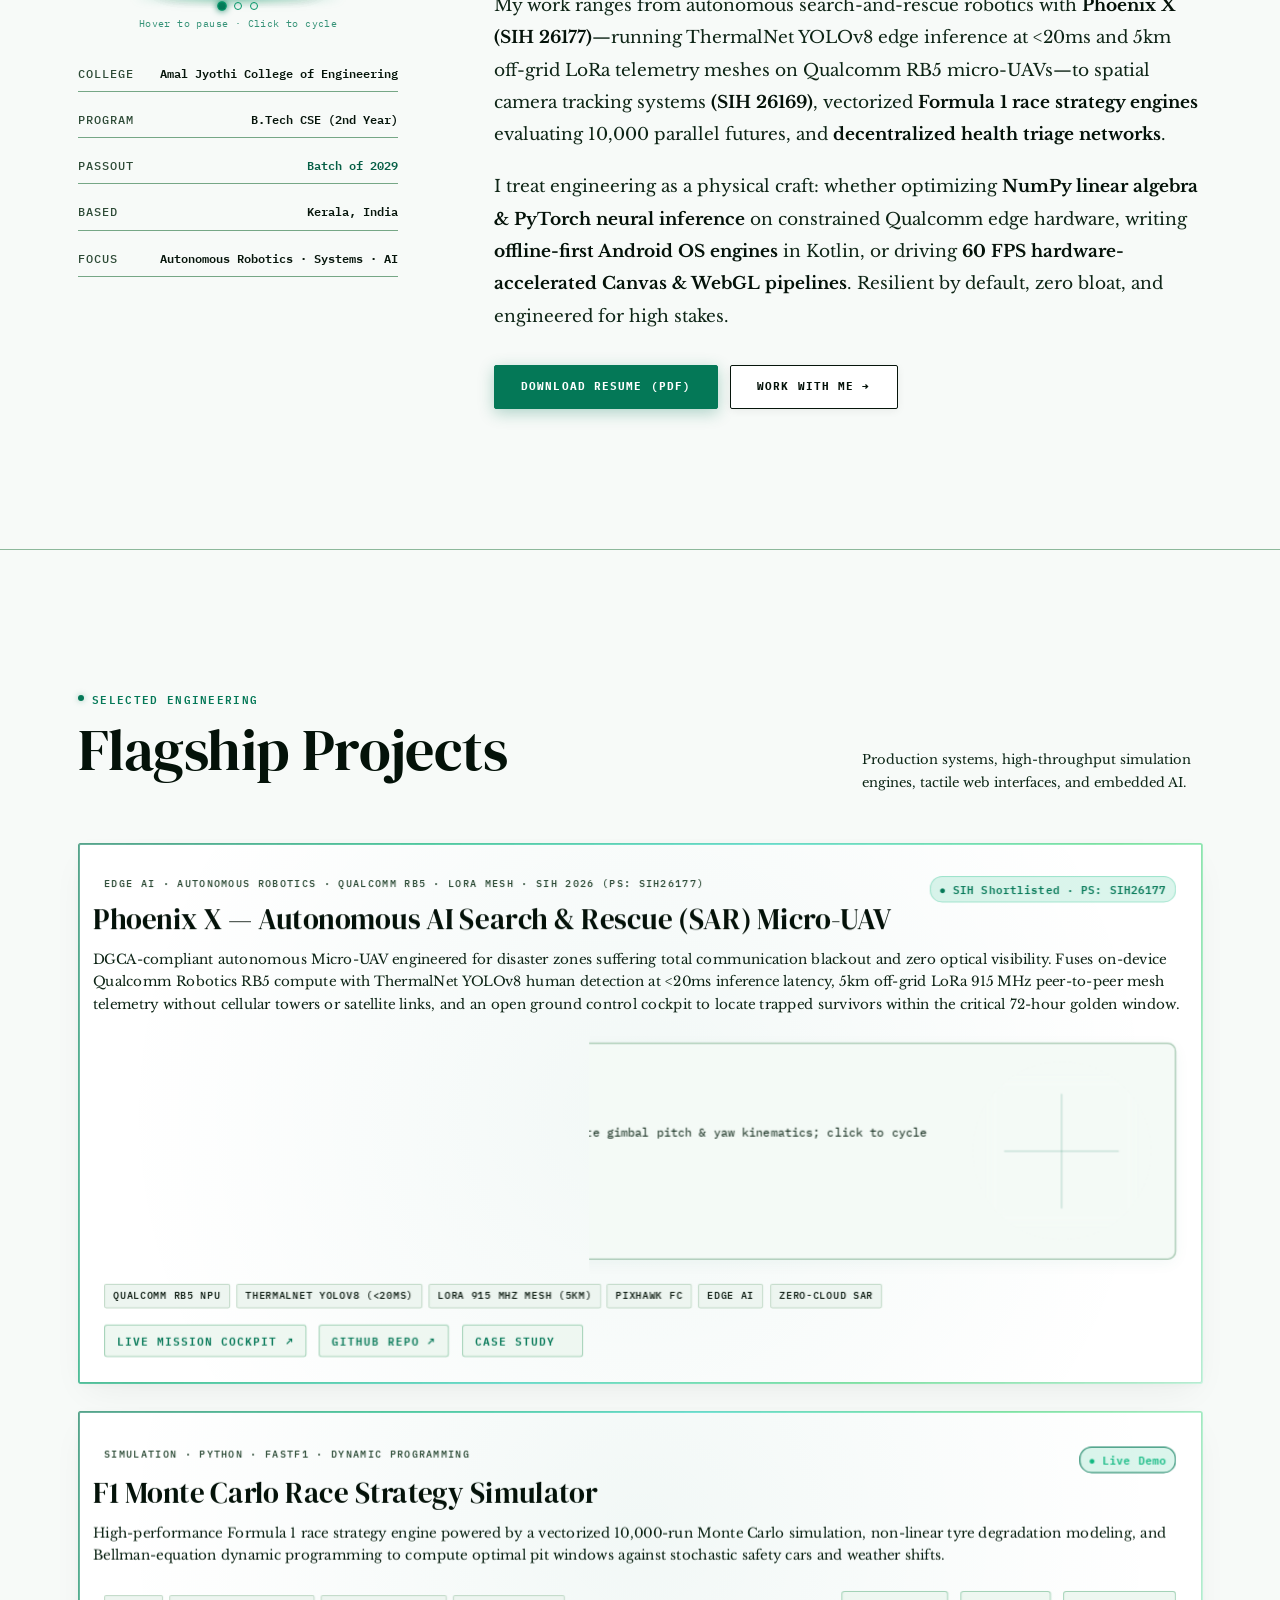
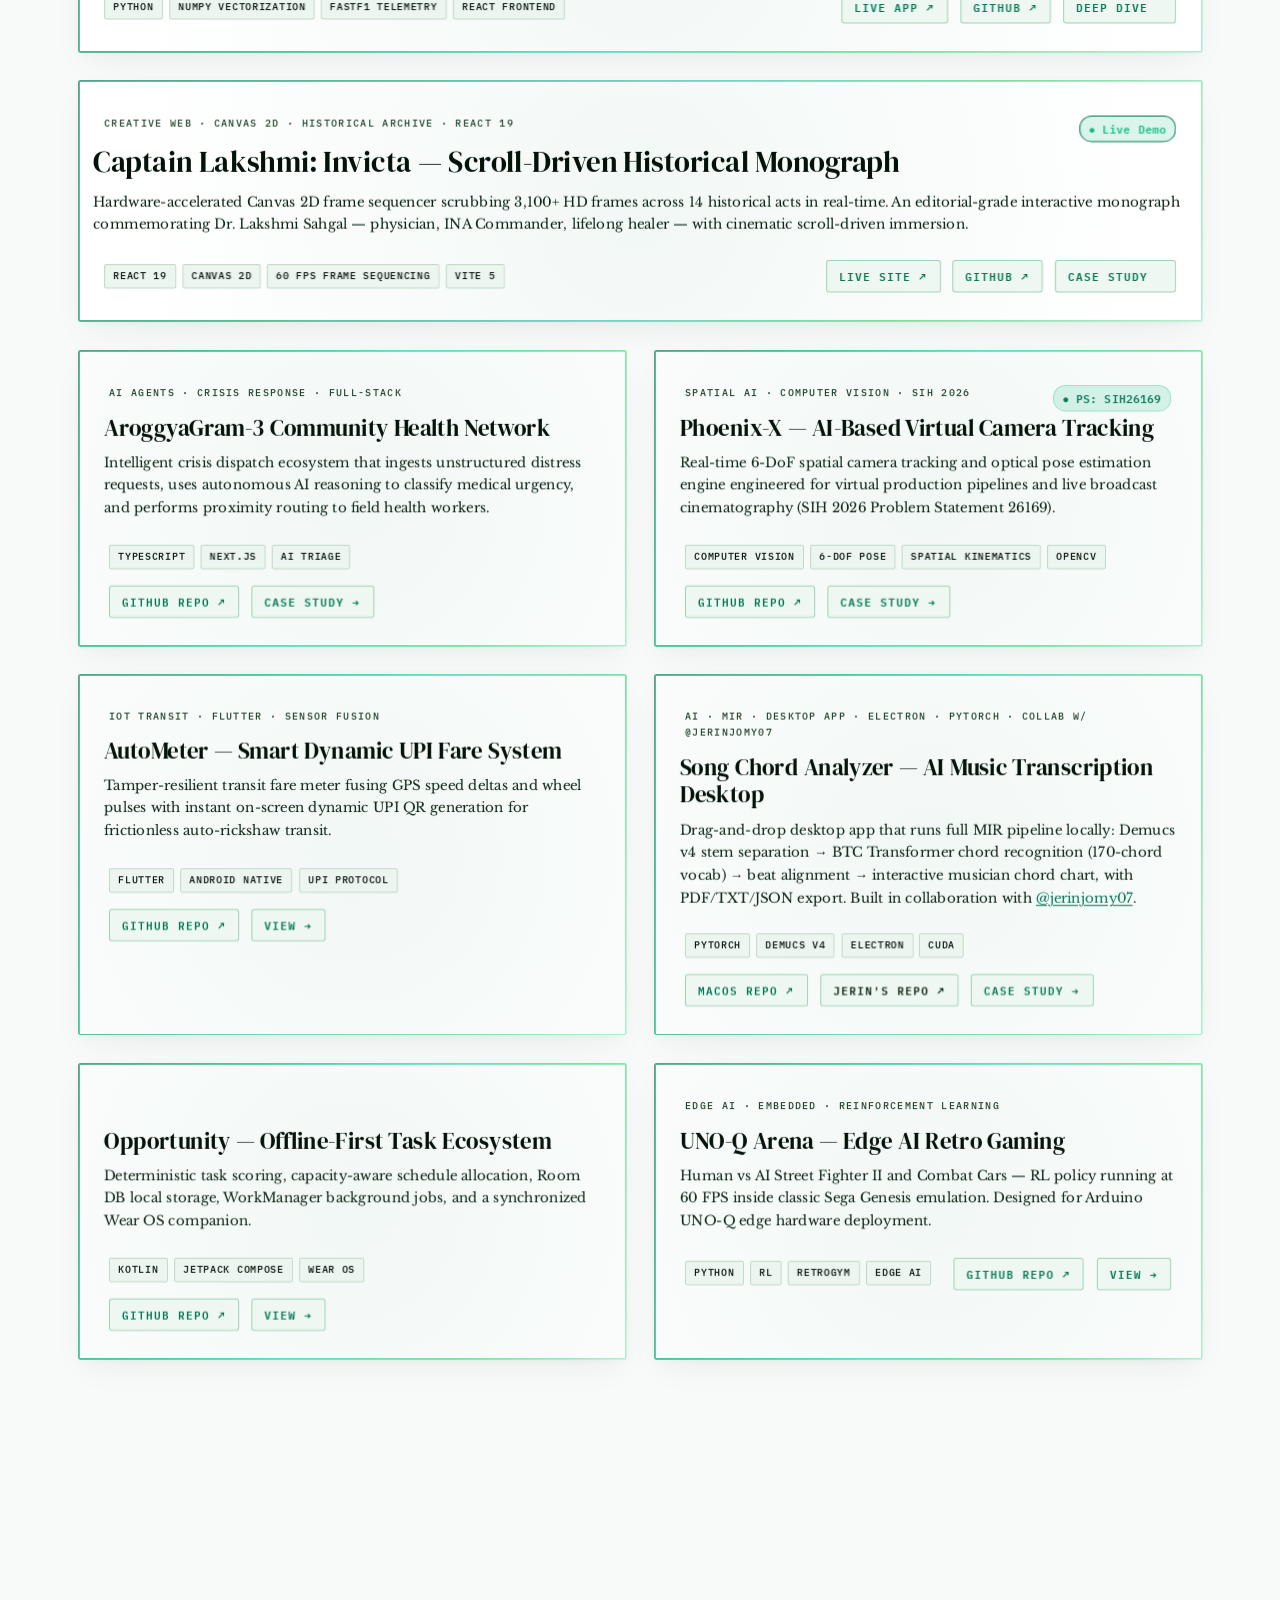
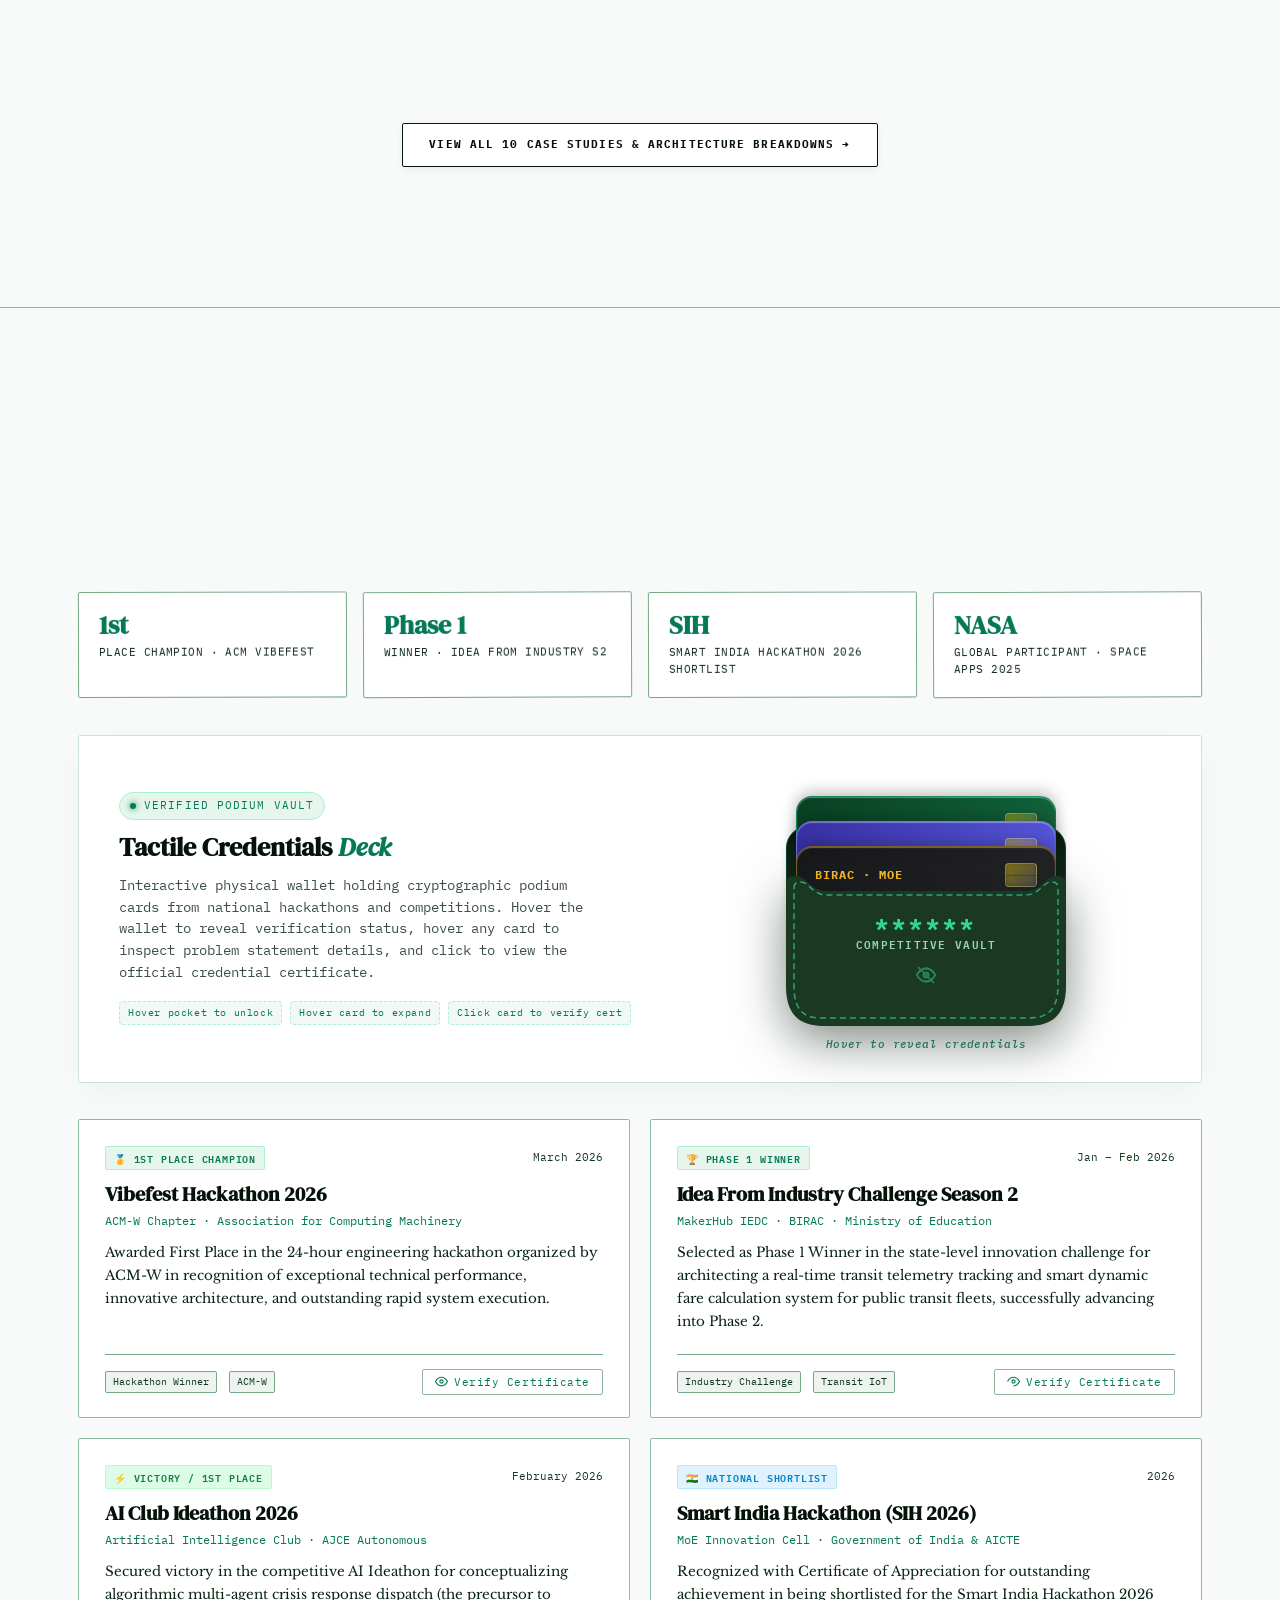
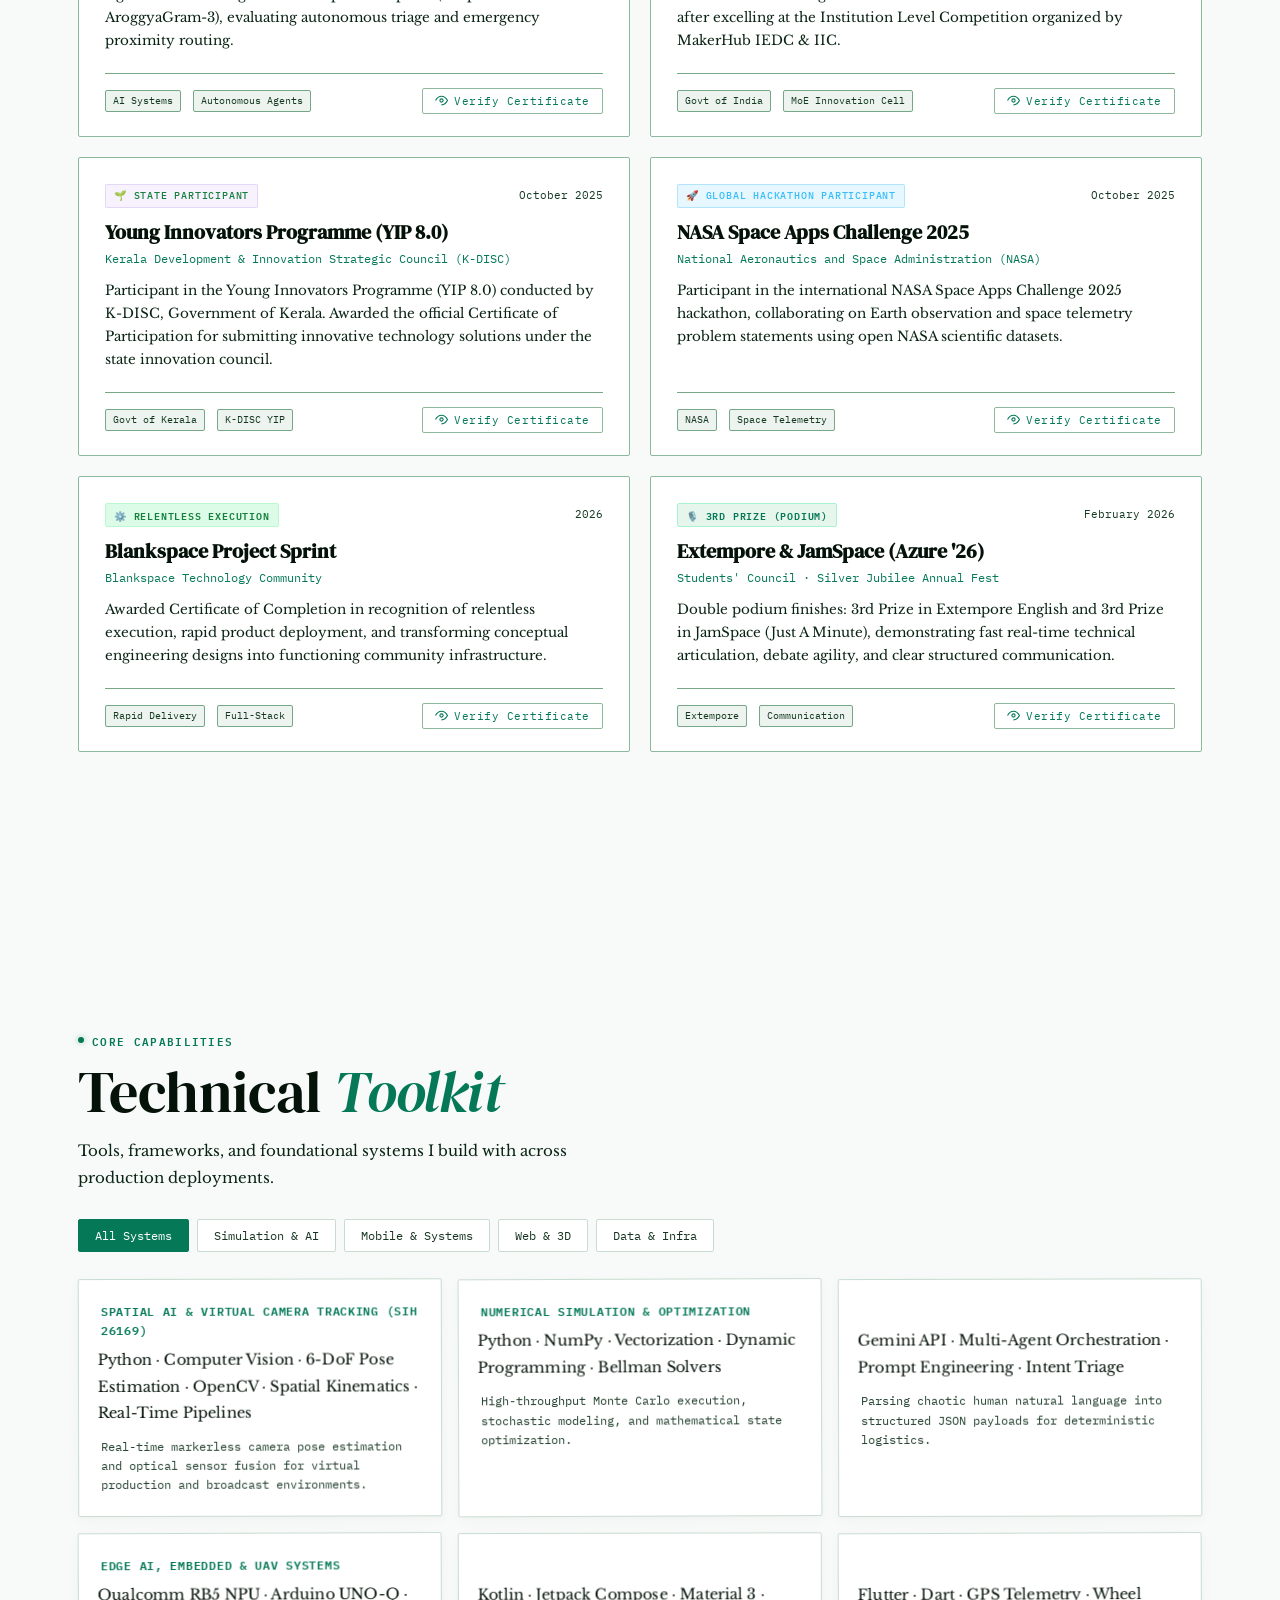
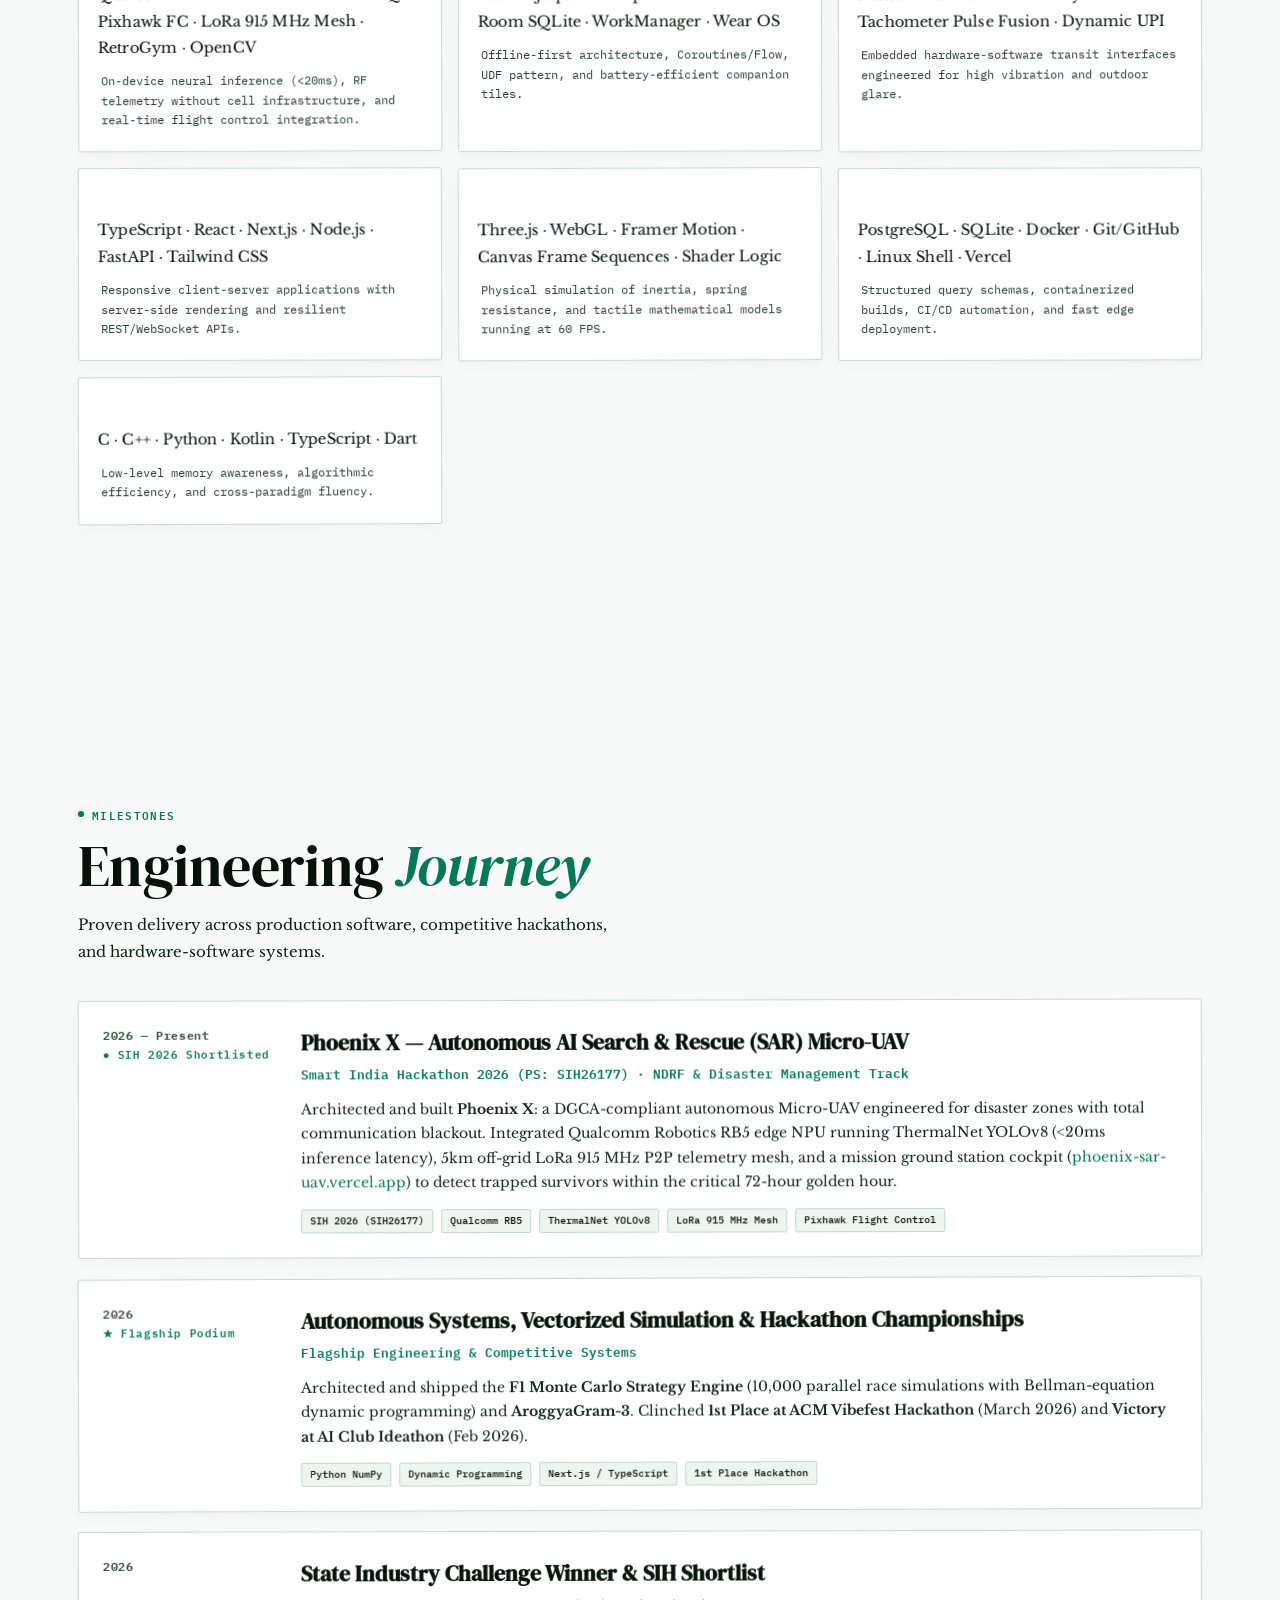
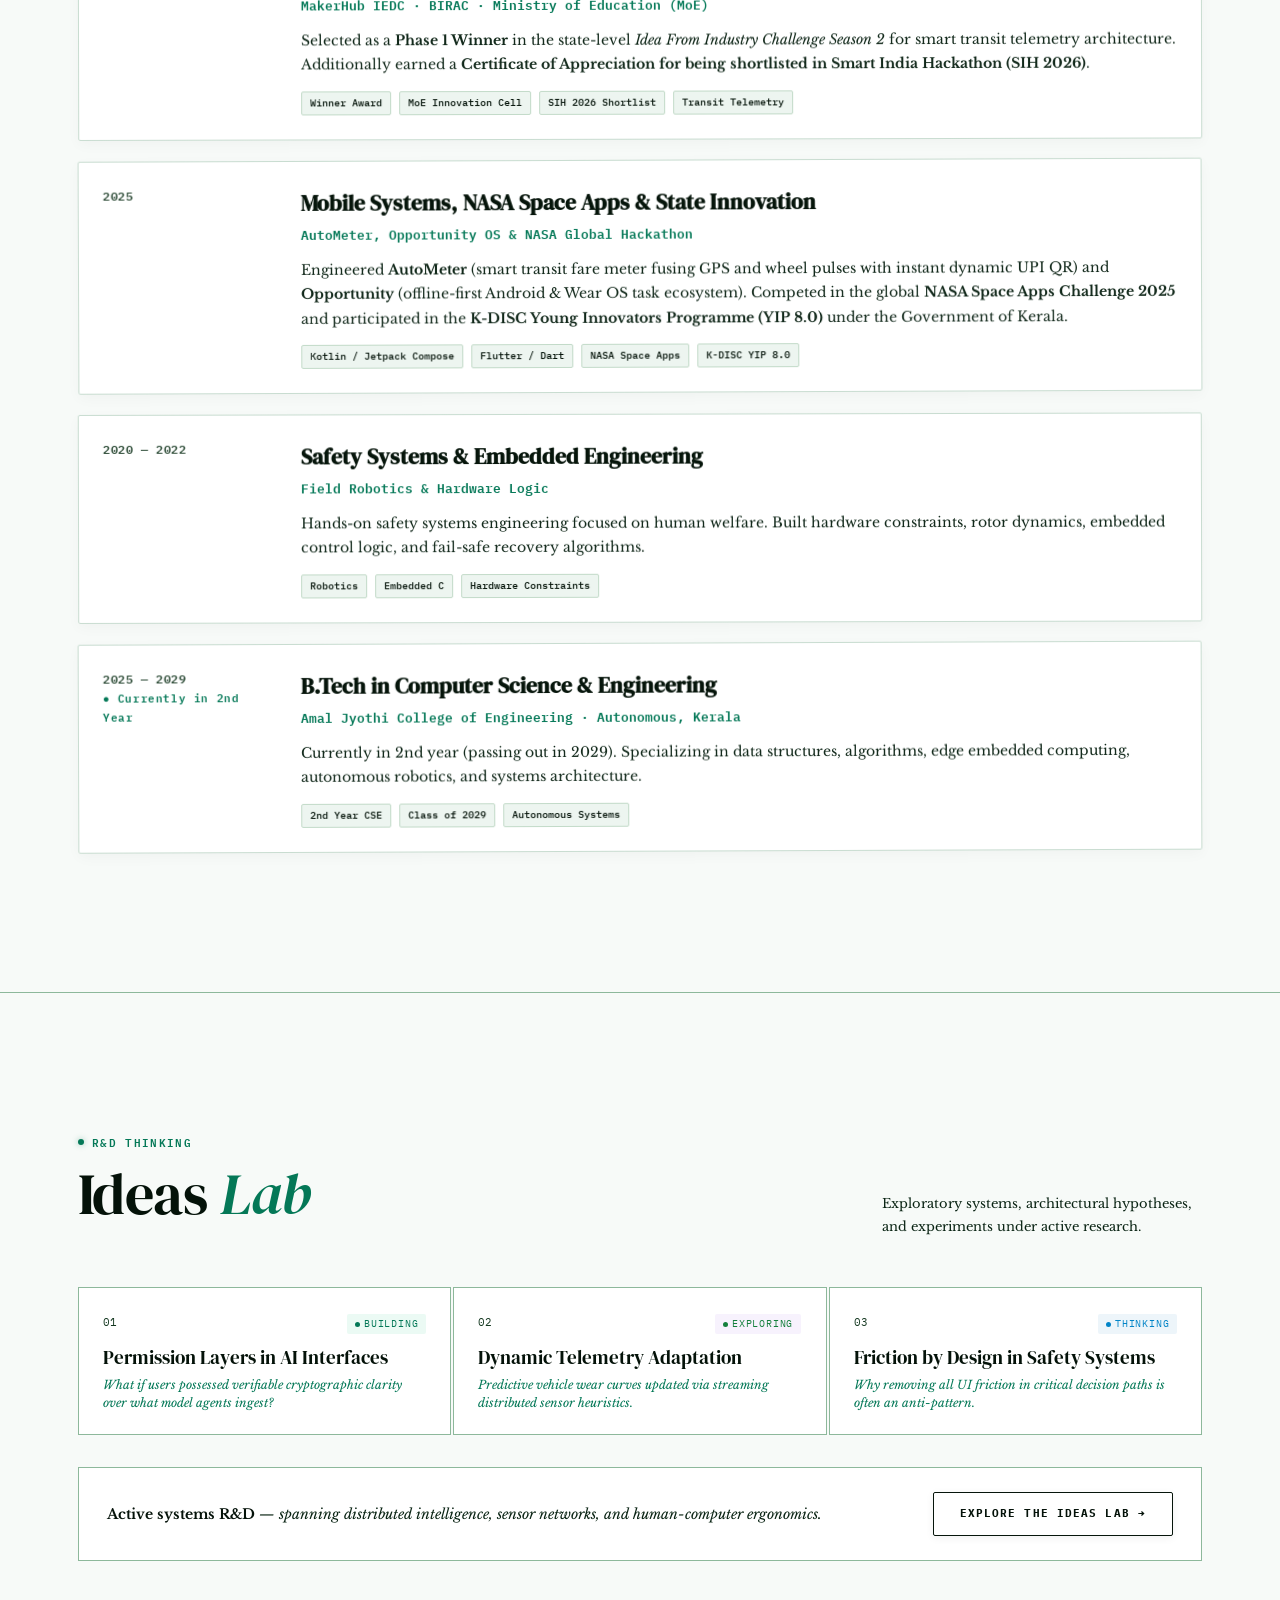
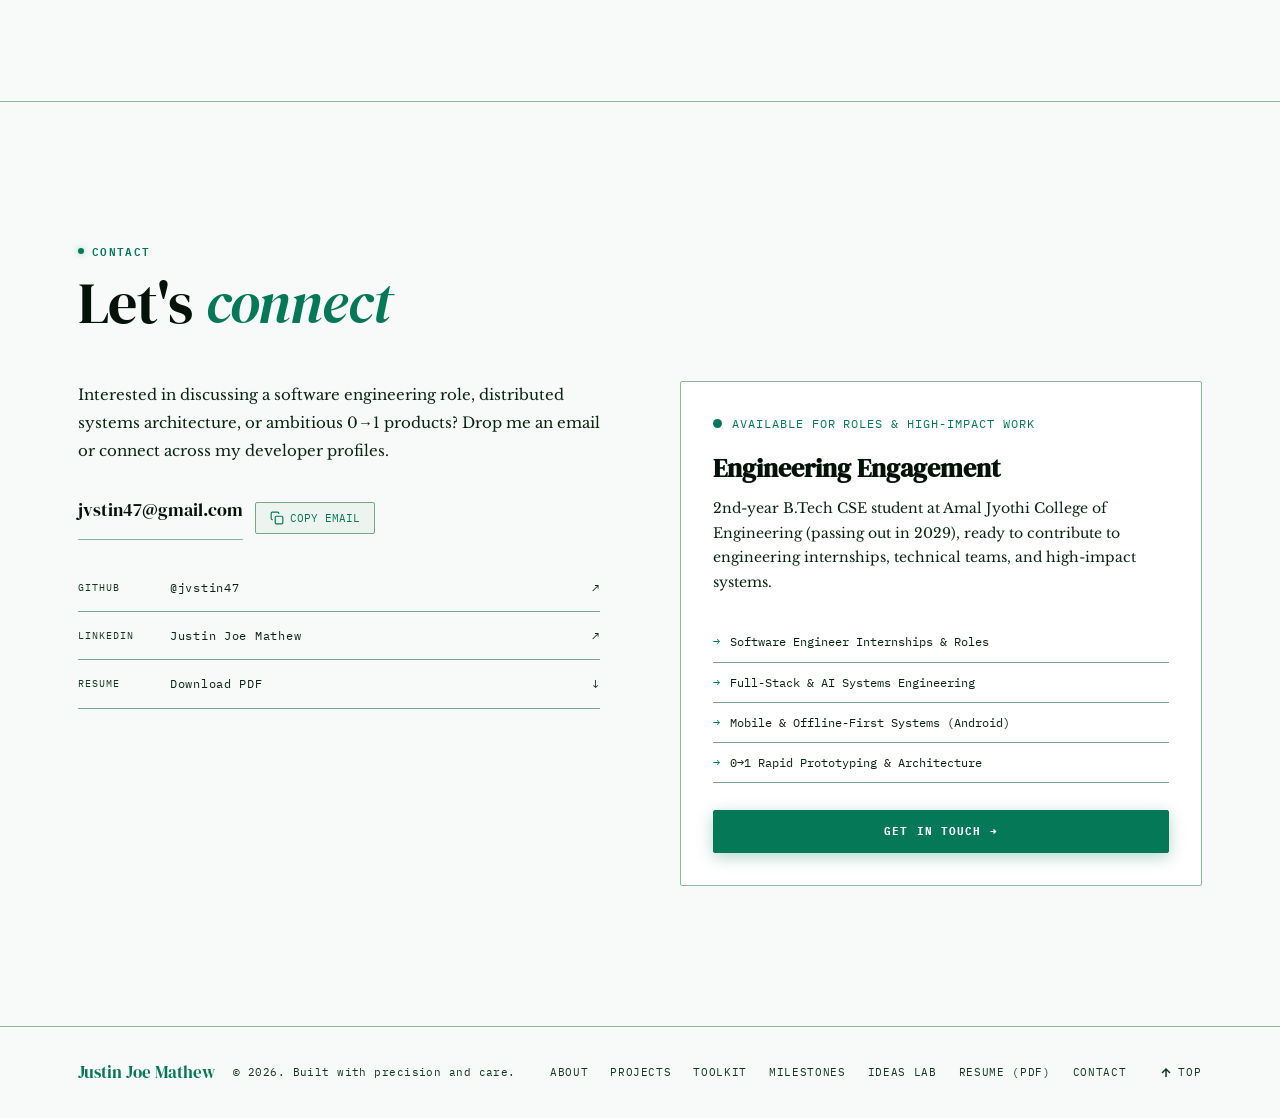
==== commit 083237ce: "feat: link user's new profile-2 and profile-3 photos with web optimization" ====
--- a/index.html
+++ b/index.html
@@ -344,7 +344,7 @@
             <!-- Card 2: Second Photo -->
             <div class="photo-deck-card photo-card-2" onclick="cyclePhotoDeck(1)" title="Hardware & Engineering">
               <div class="photo-deck-content">
-                <img src="images/profile-2.jpg" onerror="this.src='images/profile.jpeg'" class="photo-deck-img" alt="Justin Mathew — Robotics & Embedded Systems">
+                <img src="images/profile-2.png" onerror="this.onerror=null; this.src='images/profile-2.jpg';" class="photo-deck-img" alt="Justin Mathew — Robotics & Embedded Systems">
                 <span class="photo-badge">Systems · 02</span>
               </div>
             </div>
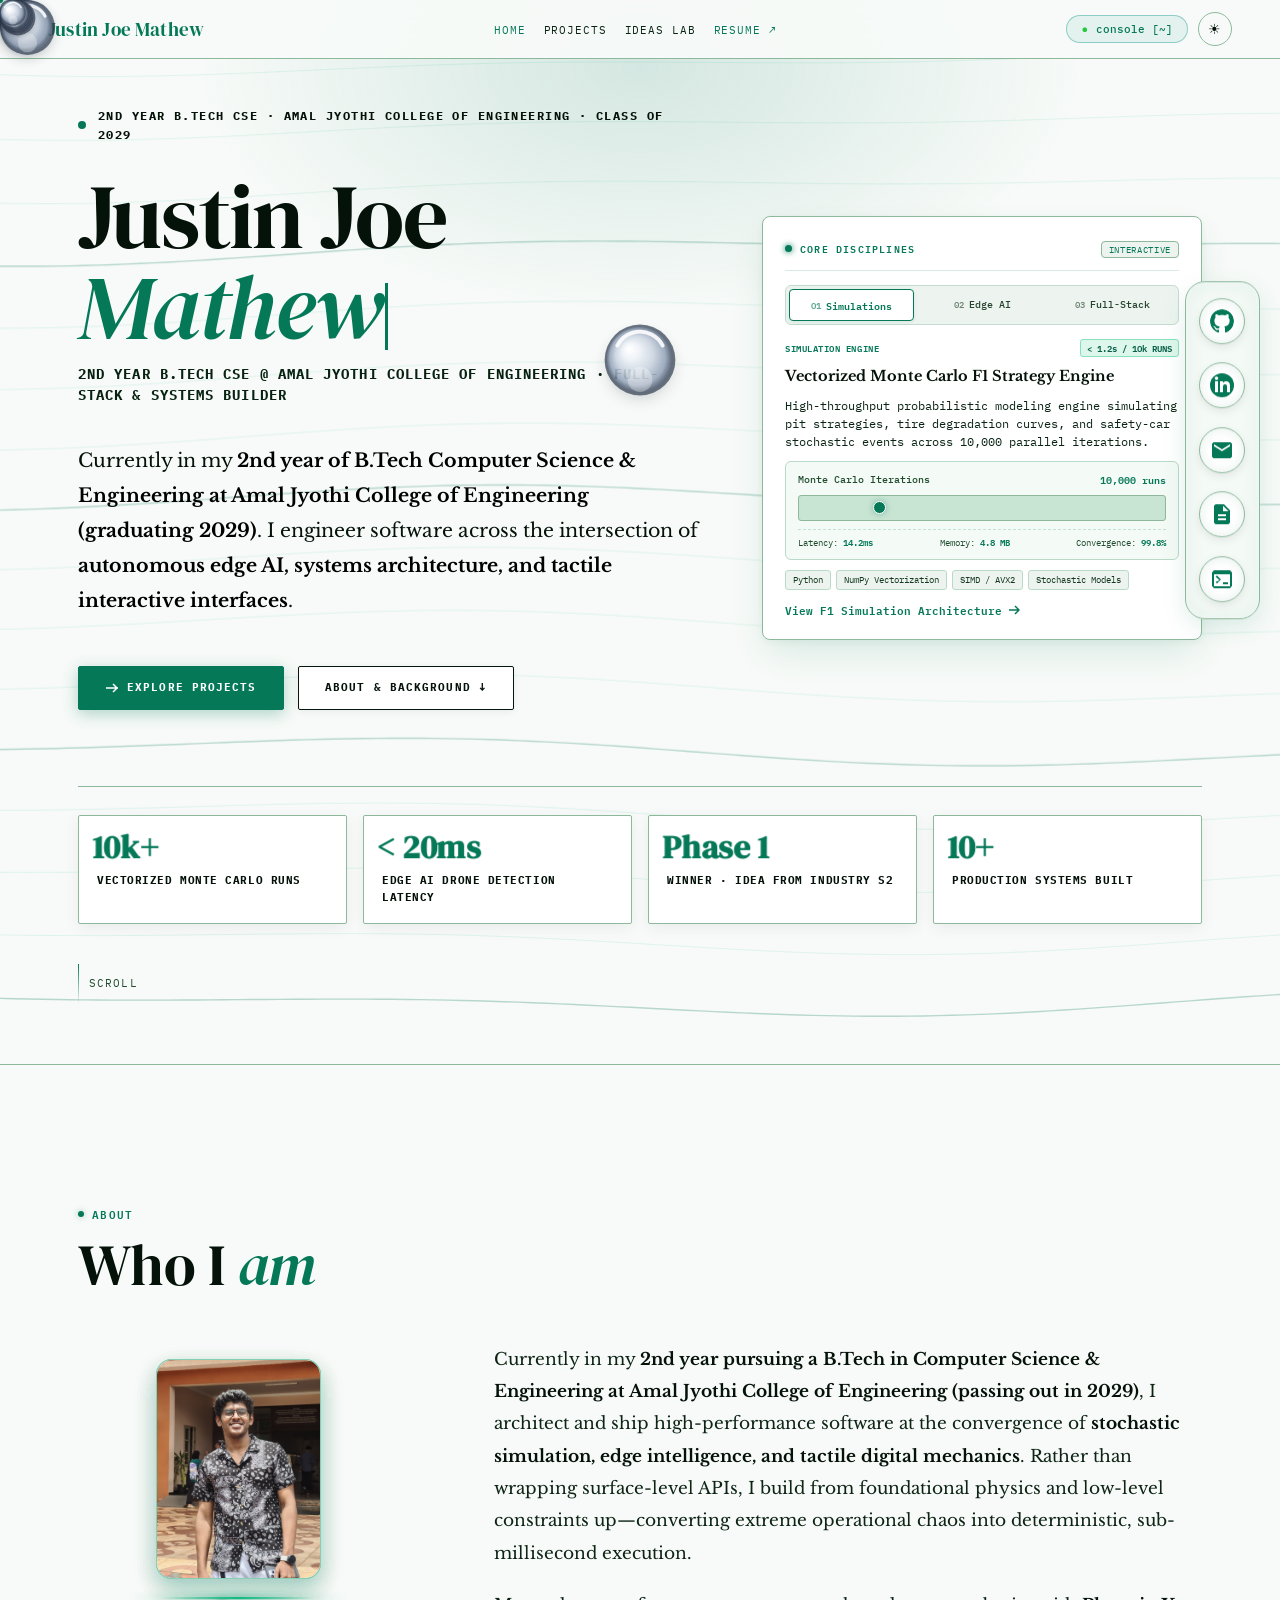
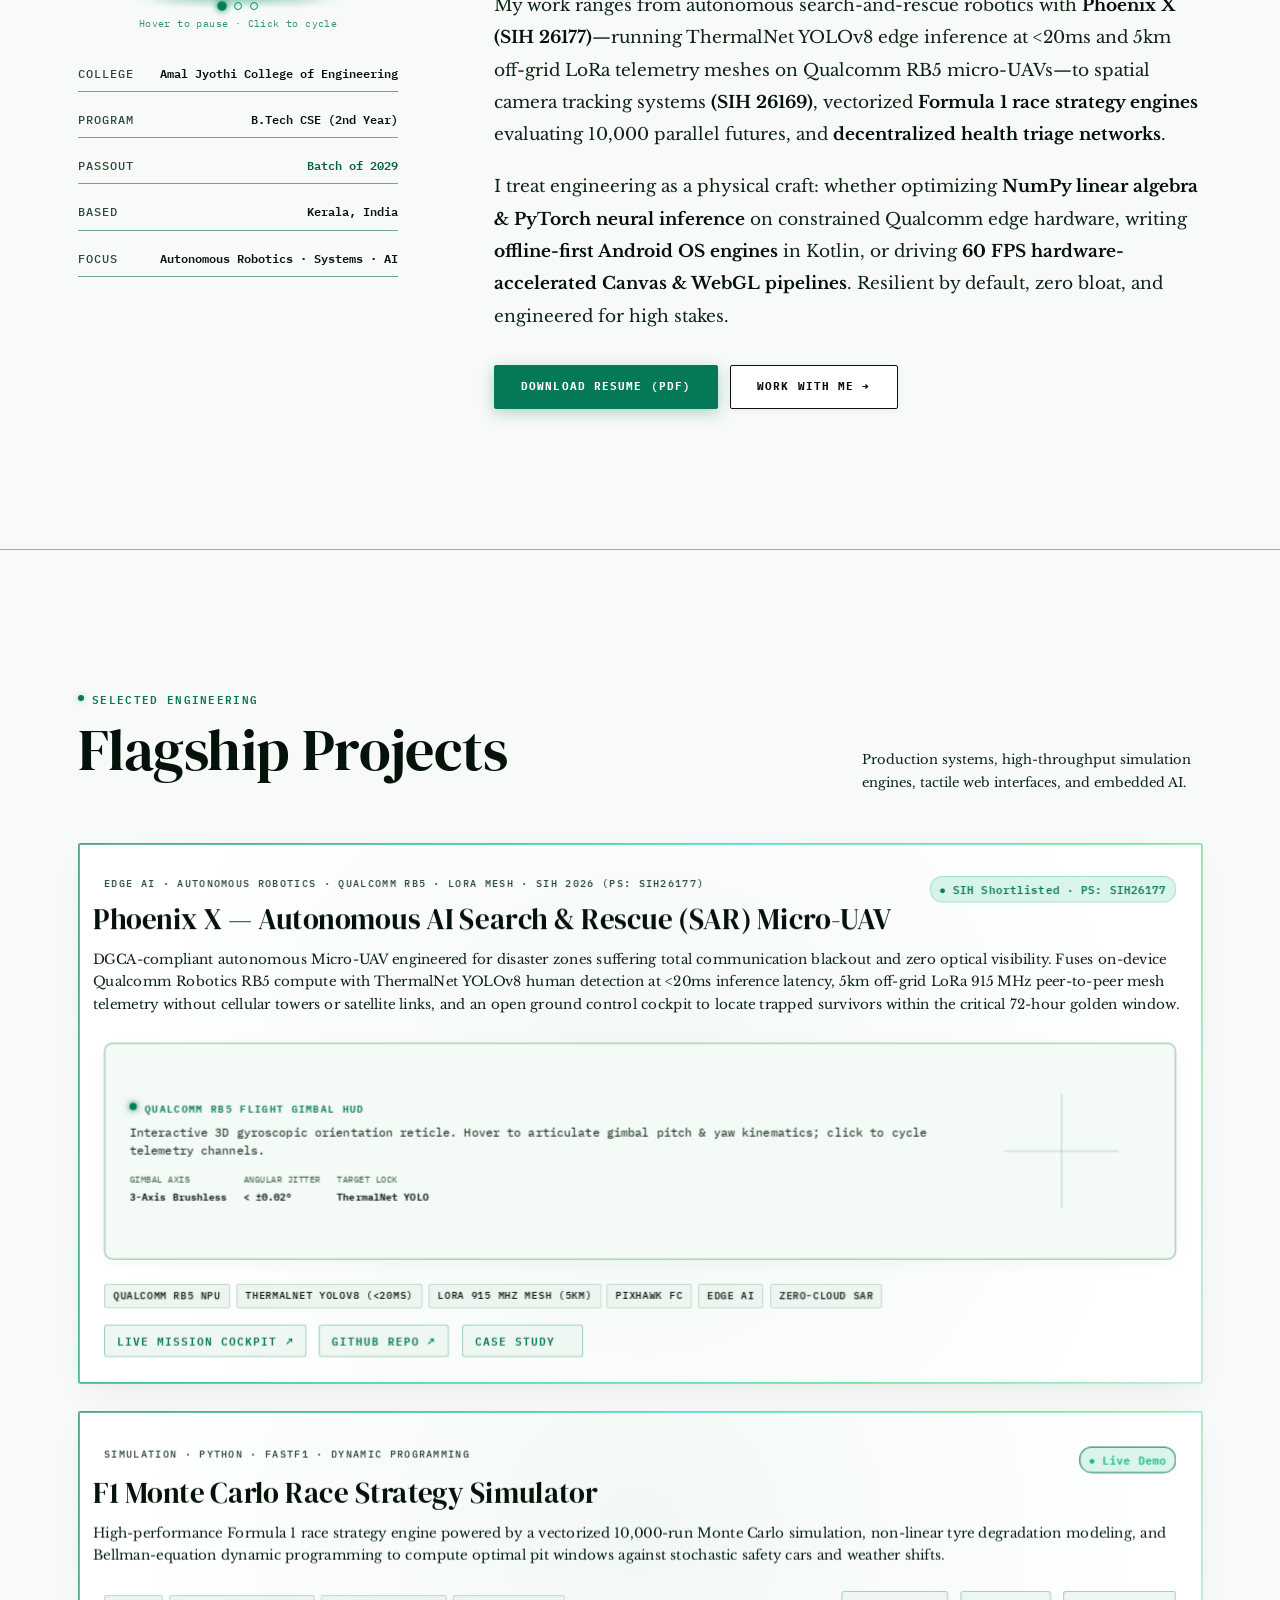
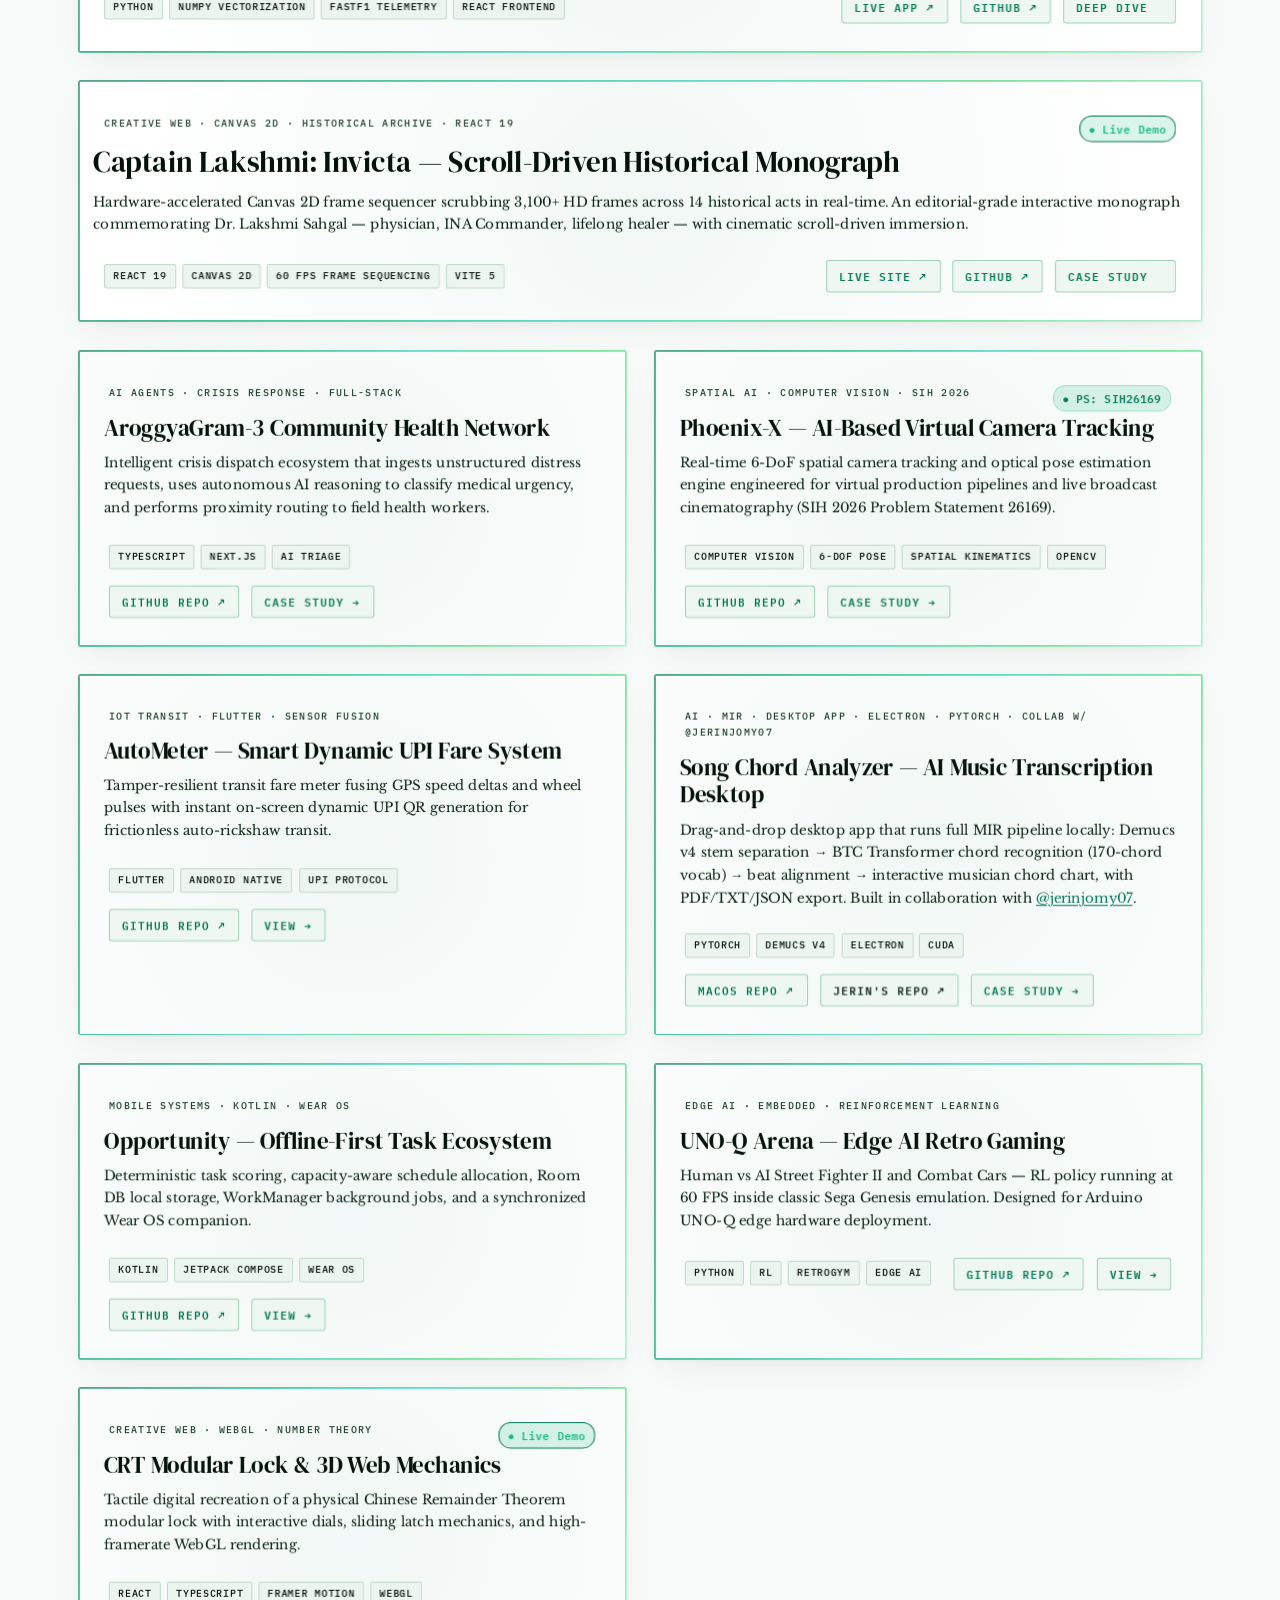
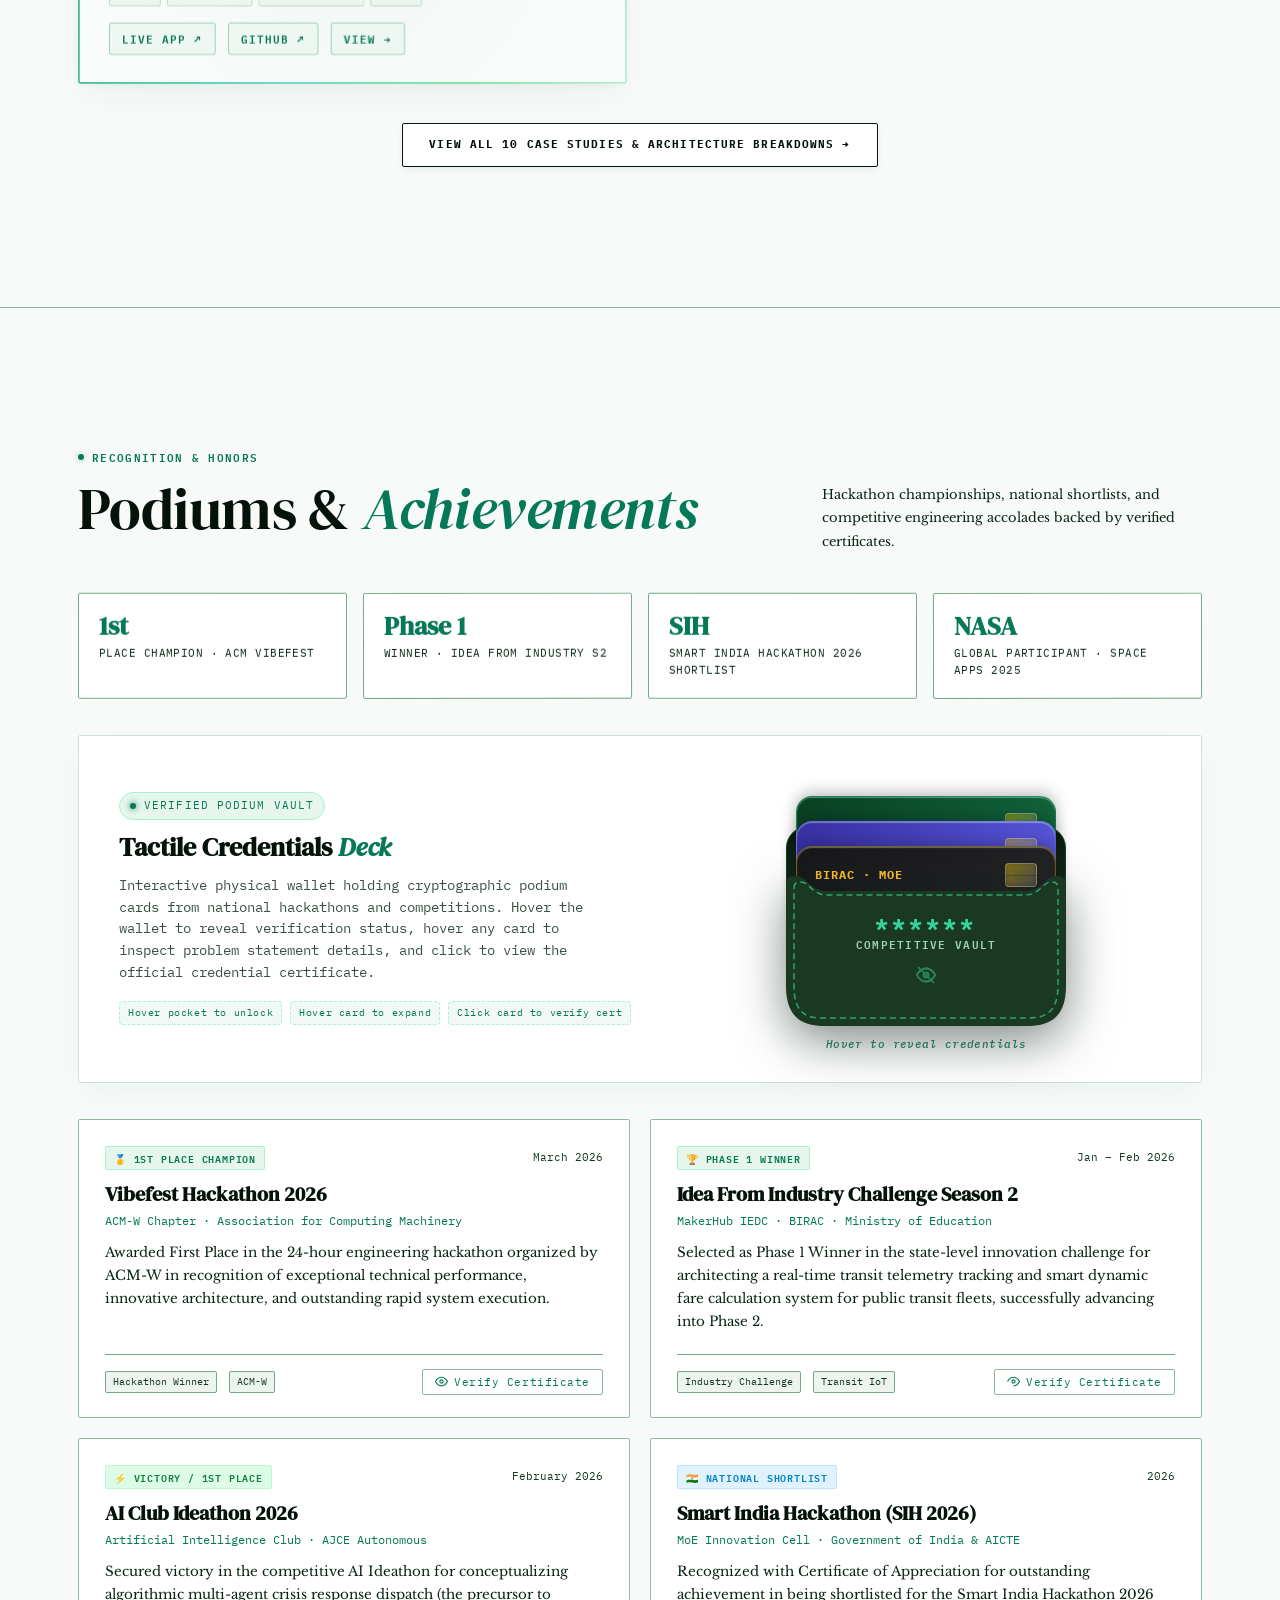
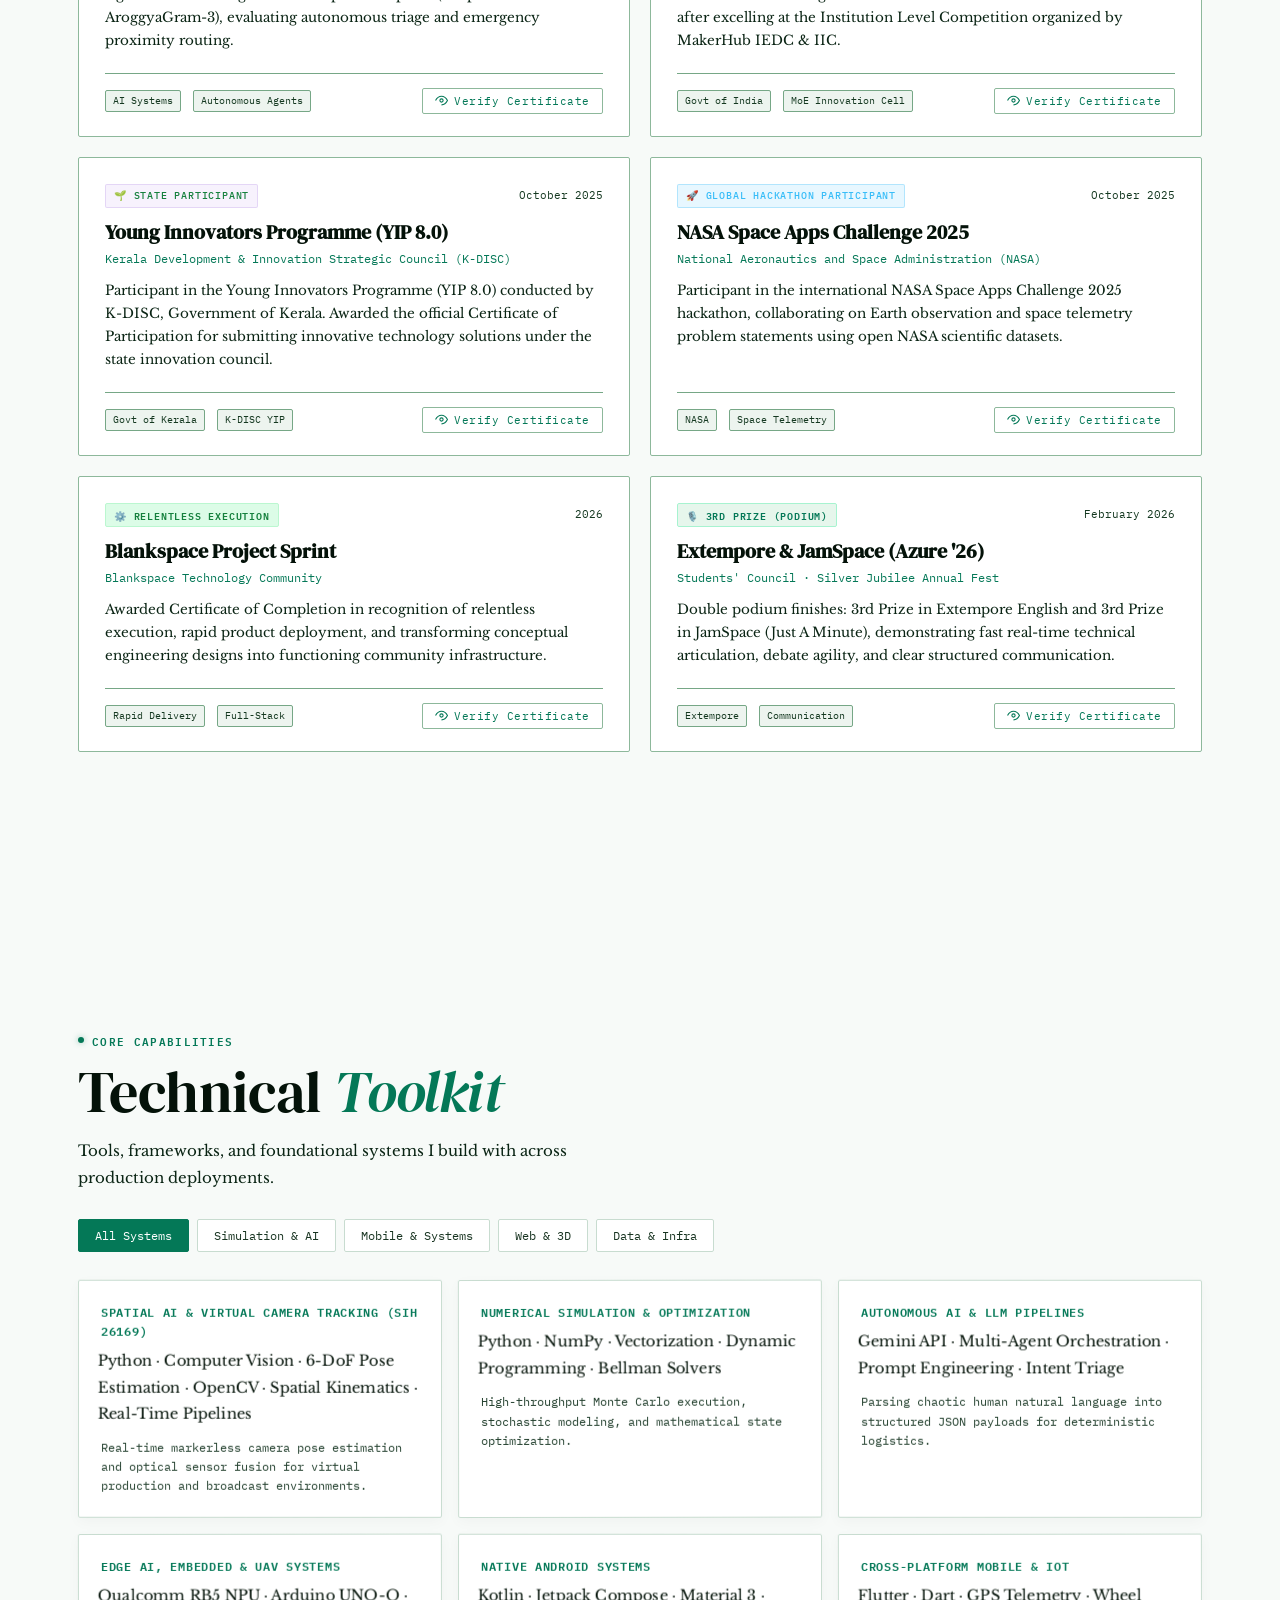
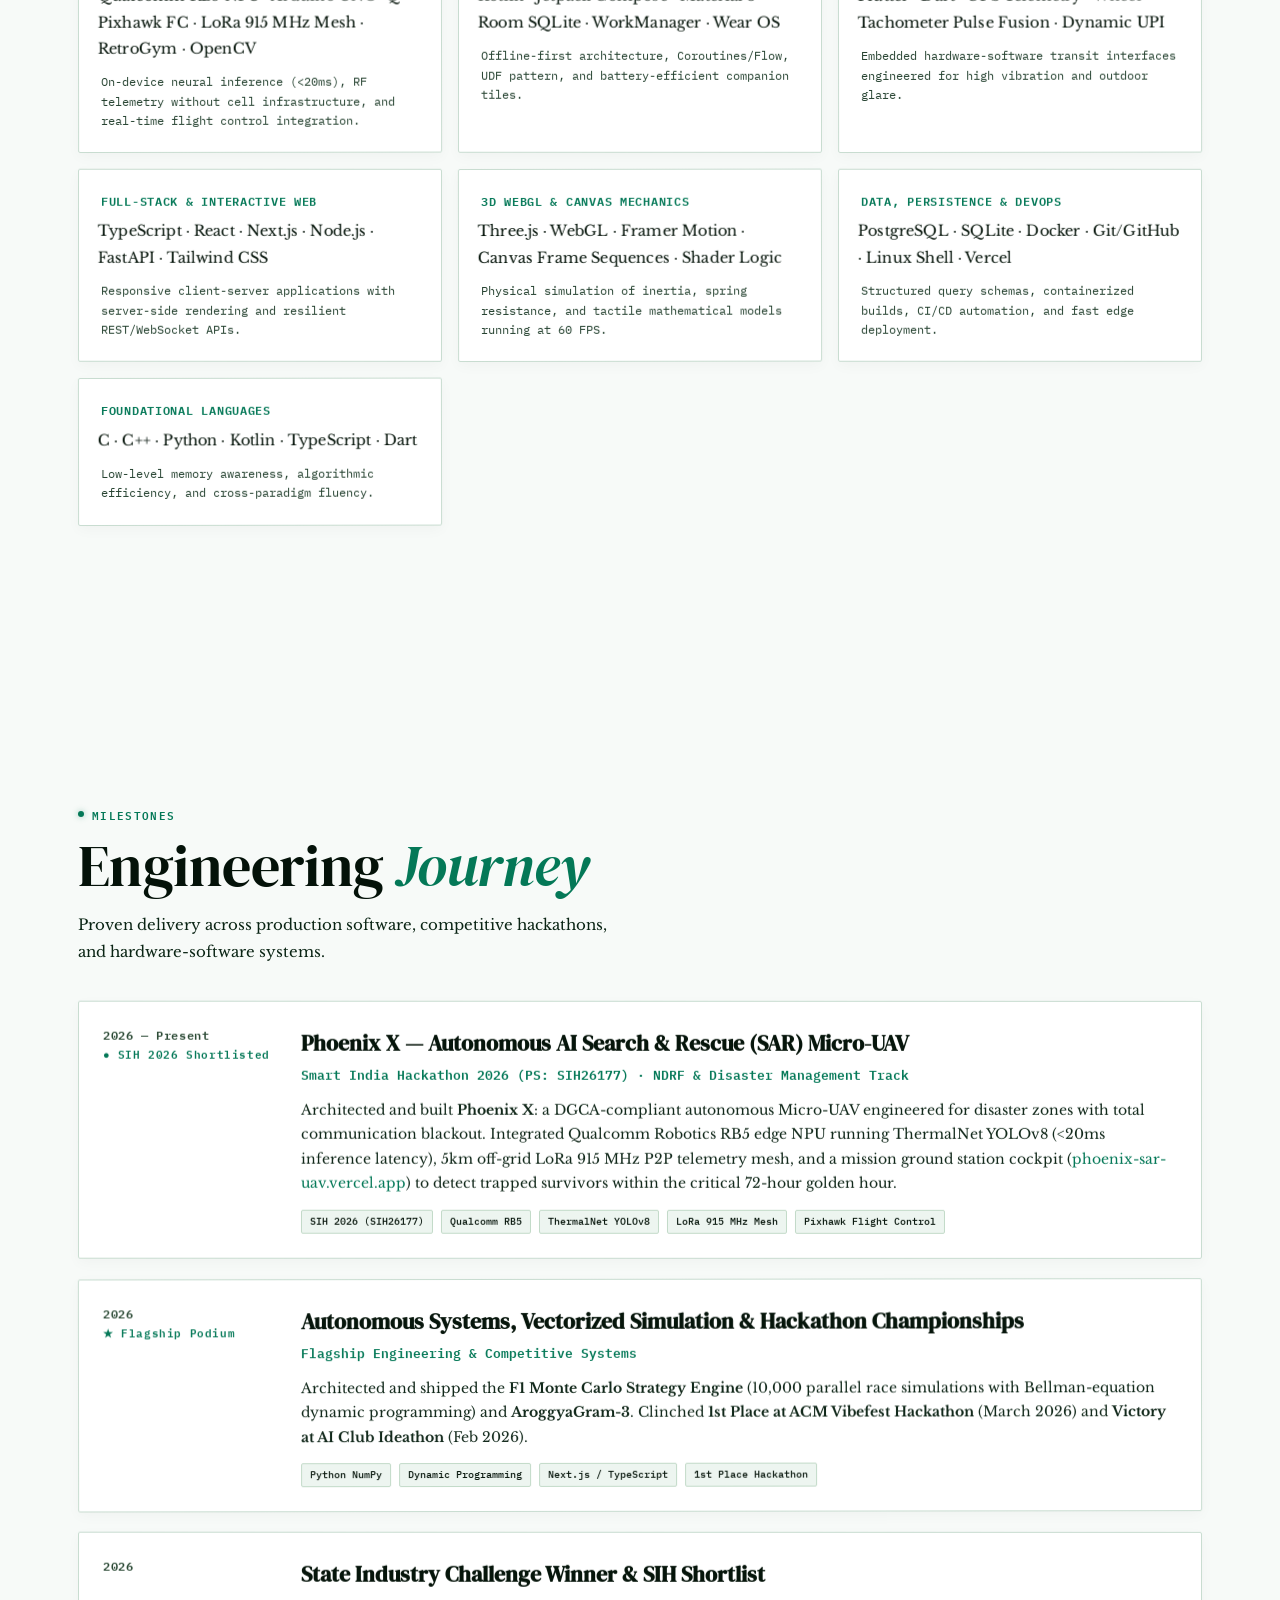
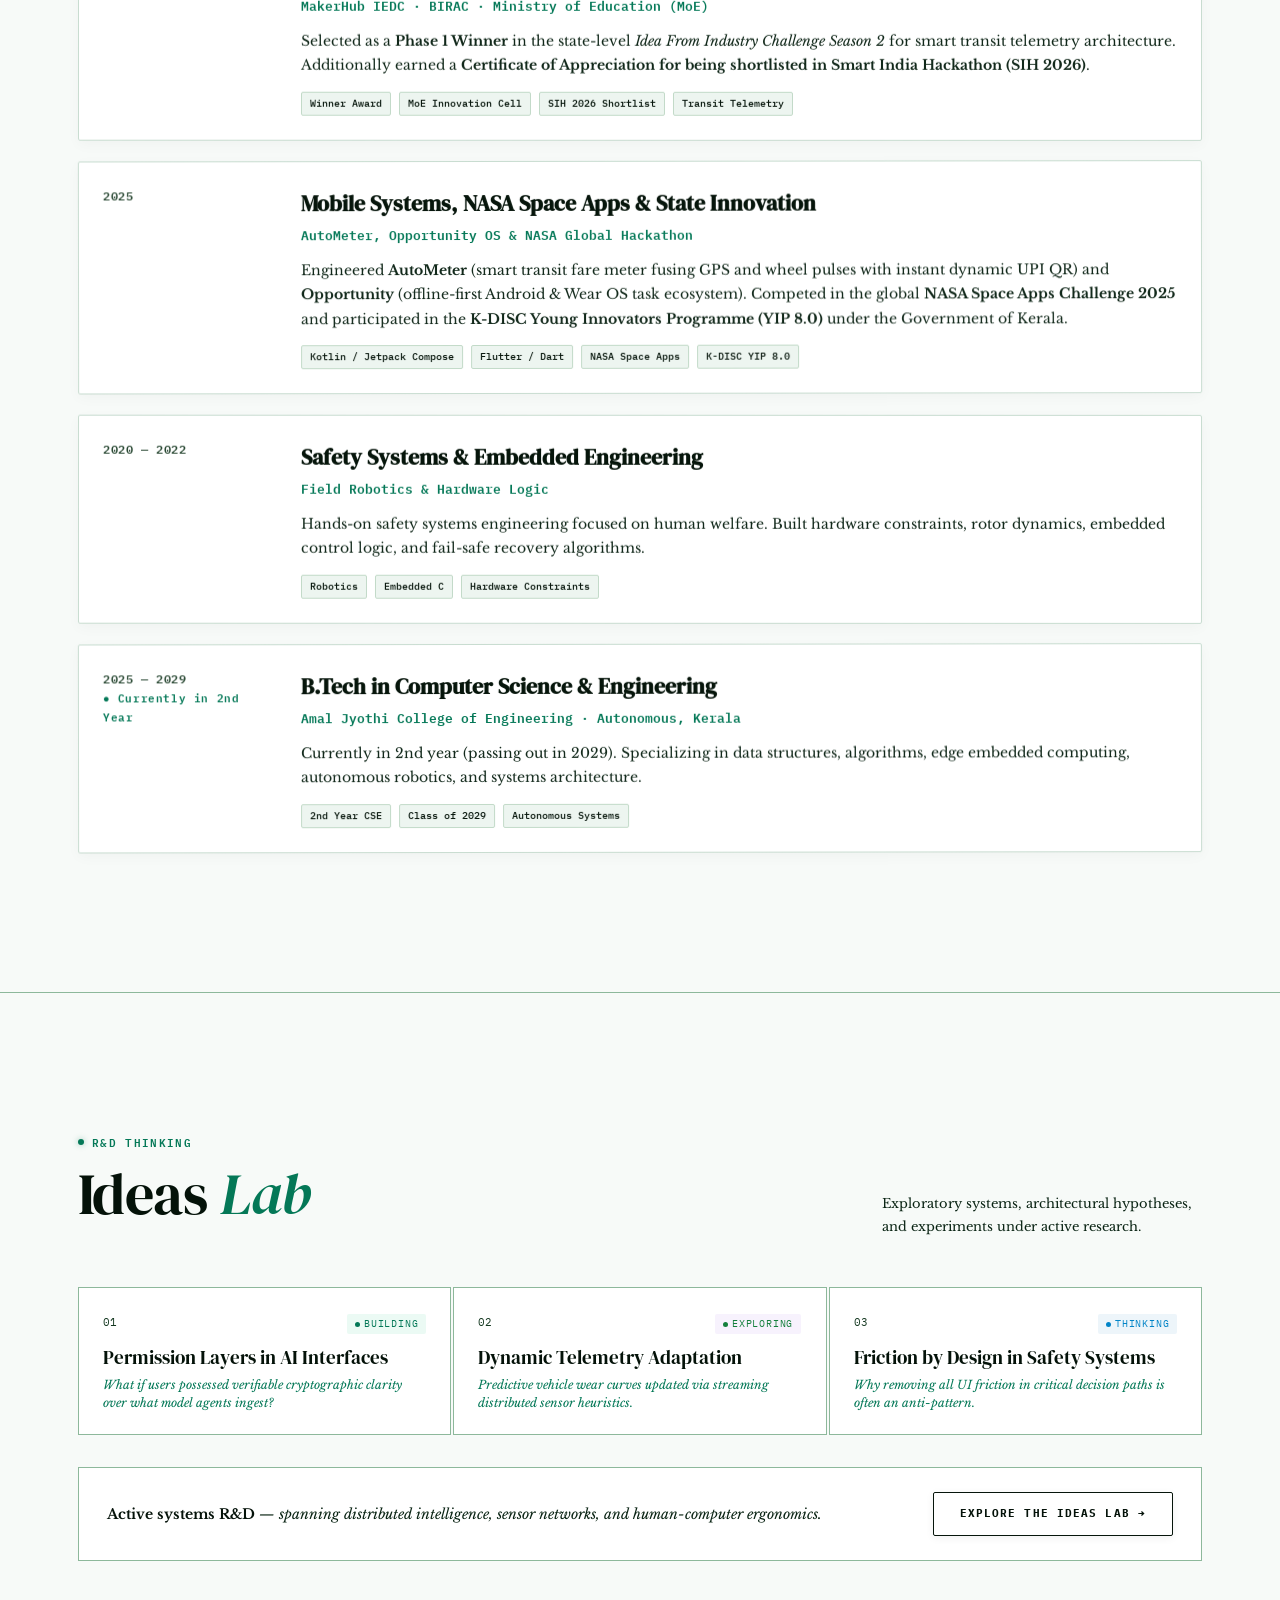
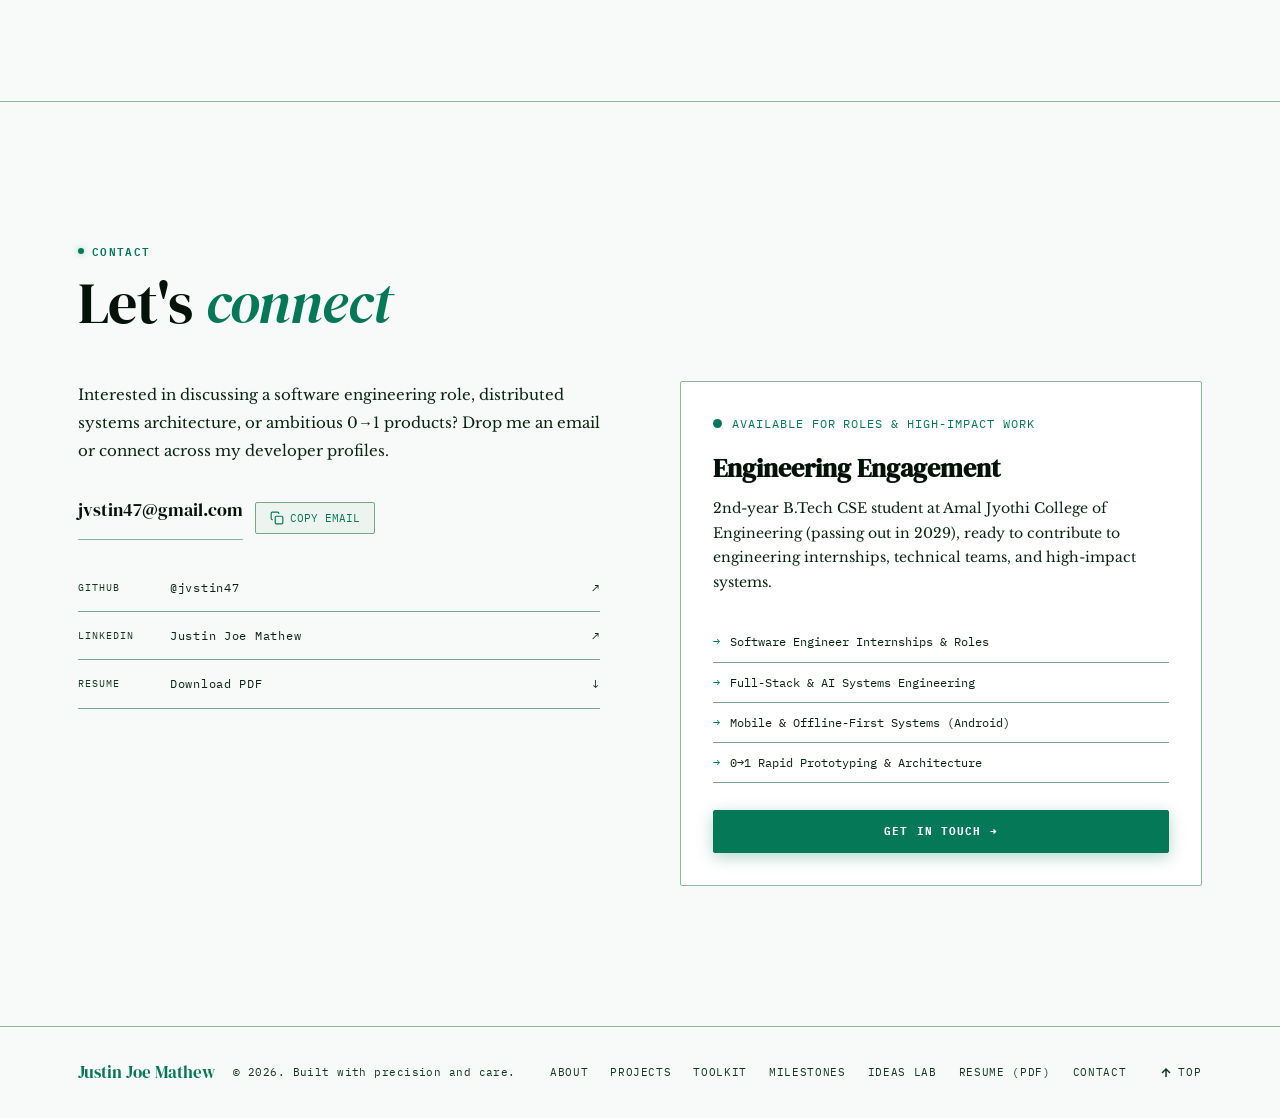
==== commit 5f4d8725: "fix(about): remove captions and hover tooltips from profile photo cards" ====
--- a/index.html
+++ b/index.html
@@ -332,28 +332,25 @@
       <div class="about-left reveal reveal-d2">
         <!-- 3D CYCLIC PHOTO DECK (From Uiverse.io by ilkhoeri, customized for Justin Mathew) -->
         <div class="about-avatar-deck" style="max-width:280px;margin:0 auto 24px;position:relative;">
-          <div class="photo-deck-wrap" id="photoDeck" title="Click any photo to cycle" style="position:relative;width:280px;height:250px;">
+          <div class="photo-deck-wrap" id="photoDeck" style="position:relative;width:280px;height:250px;">
             <!-- Card 1: Primary Photo -->
-            <div class="photo-deck-card photo-card-1" onclick="cyclePhotoDeck(0)" title="Justin Mathew · Profile">
+            <div class="photo-deck-card photo-card-1" onclick="cyclePhotoDeck(0)">
               <div class="photo-deck-content">
-                <img src="images/profile.jpeg" class="photo-deck-img" alt="Justin Mathew — Systems Builder">
-                <span class="photo-badge">Justin · 01</span>
+                <img src="images/profile.jpeg" class="photo-deck-img" alt="Justin Mathew">
               </div>
             </div>
 
             <!-- Card 2: Second Photo -->
-            <div class="photo-deck-card photo-card-2" onclick="cyclePhotoDeck(1)" title="Hardware & Engineering">
+            <div class="photo-deck-card photo-card-2" onclick="cyclePhotoDeck(1)">
               <div class="photo-deck-content">
-                <img src="images/profile-2.png" onerror="this.onerror=null; this.src='images/profile-2.jpg';" class="photo-deck-img" alt="Justin Mathew — Robotics & Embedded Systems">
-                <span class="photo-badge">Systems · 02</span>
+                <img src="images/profile-2.png" onerror="this.onerror=null; this.src='images/profile-2.jpg';" class="photo-deck-img" alt="Justin Mathew">
               </div>
             </div>
 
             <!-- Card 3: Third Photo -->
-            <div class="photo-deck-card photo-card-3" onclick="cyclePhotoDeck(2)" title="Podiums & Competitions">
+            <div class="photo-deck-card photo-card-3" onclick="cyclePhotoDeck(2)">
               <div class="photo-deck-content">
-                <img src="images/profile-3.jpg" onerror="this.src='images/profile.jpeg'" class="photo-deck-img" alt="Justin Mathew — Hackathons">
-                <span class="photo-badge">Podiums · 03</span>
+                <img src="images/profile-3.jpg" onerror="this.src='images/profile.jpeg'" class="photo-deck-img" alt="Justin Mathew">
               </div>
             </div>
 
@@ -366,9 +363,9 @@
           <!-- Interactive controls & hints -->
           <div class="photo-deck-controls">
             <div class="photo-dots">
-              <button class="photo-dot active" onclick="cyclePhotoDeck(0)" aria-label="View photo 1" title="Photo 1"></button>
-              <button class="photo-dot" onclick="cyclePhotoDeck(1)" aria-label="View photo 2" title="Photo 2"></button>
-              <button class="photo-dot" onclick="cyclePhotoDeck(2)" aria-label="View photo 3" title="Photo 3"></button>
+              <button class="photo-dot active" onclick="cyclePhotoDeck(0)" aria-label="View photo 1"></button>
+              <button class="photo-dot" onclick="cyclePhotoDeck(1)" aria-label="View photo 2"></button>
+              <button class="photo-dot" onclick="cyclePhotoDeck(2)" aria-label="View photo 3"></button>
             </div>
             <span class="photo-deck-hint">Hover to pause · Click to cycle</span>
           </div>
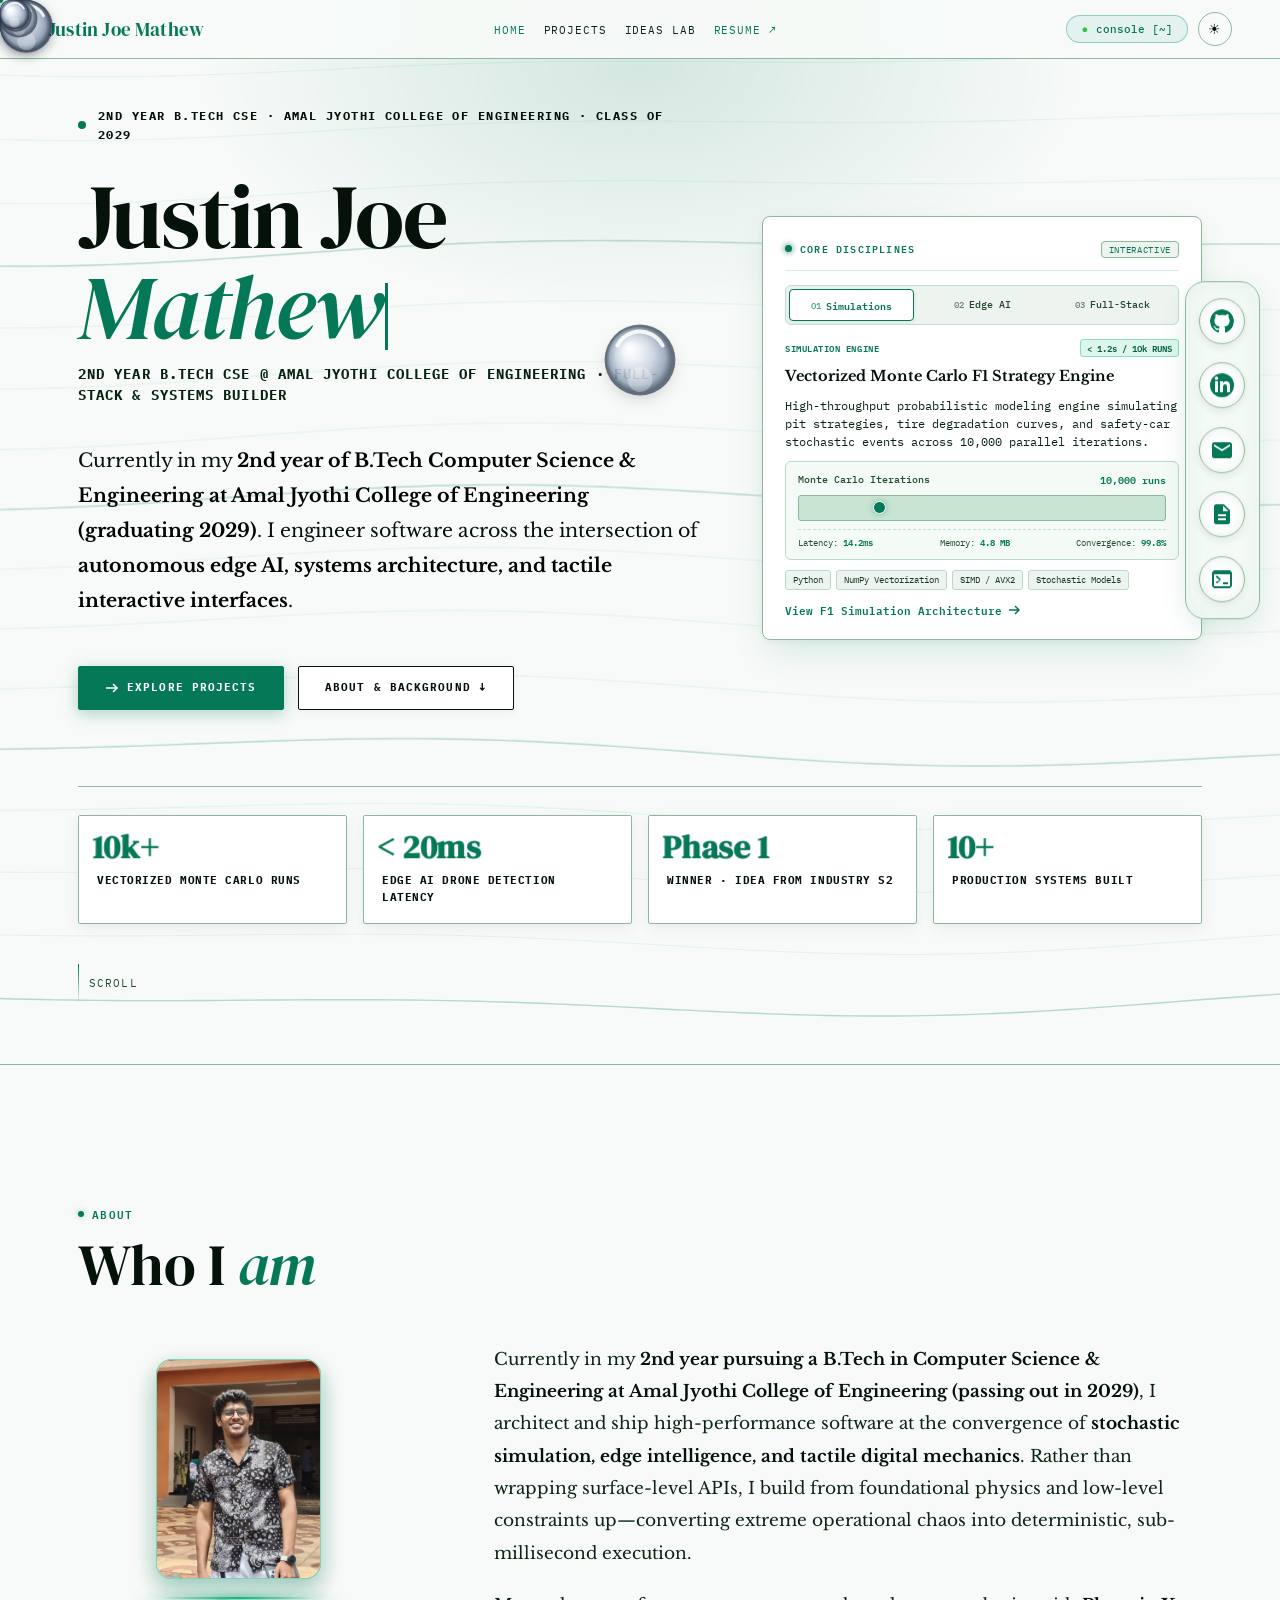
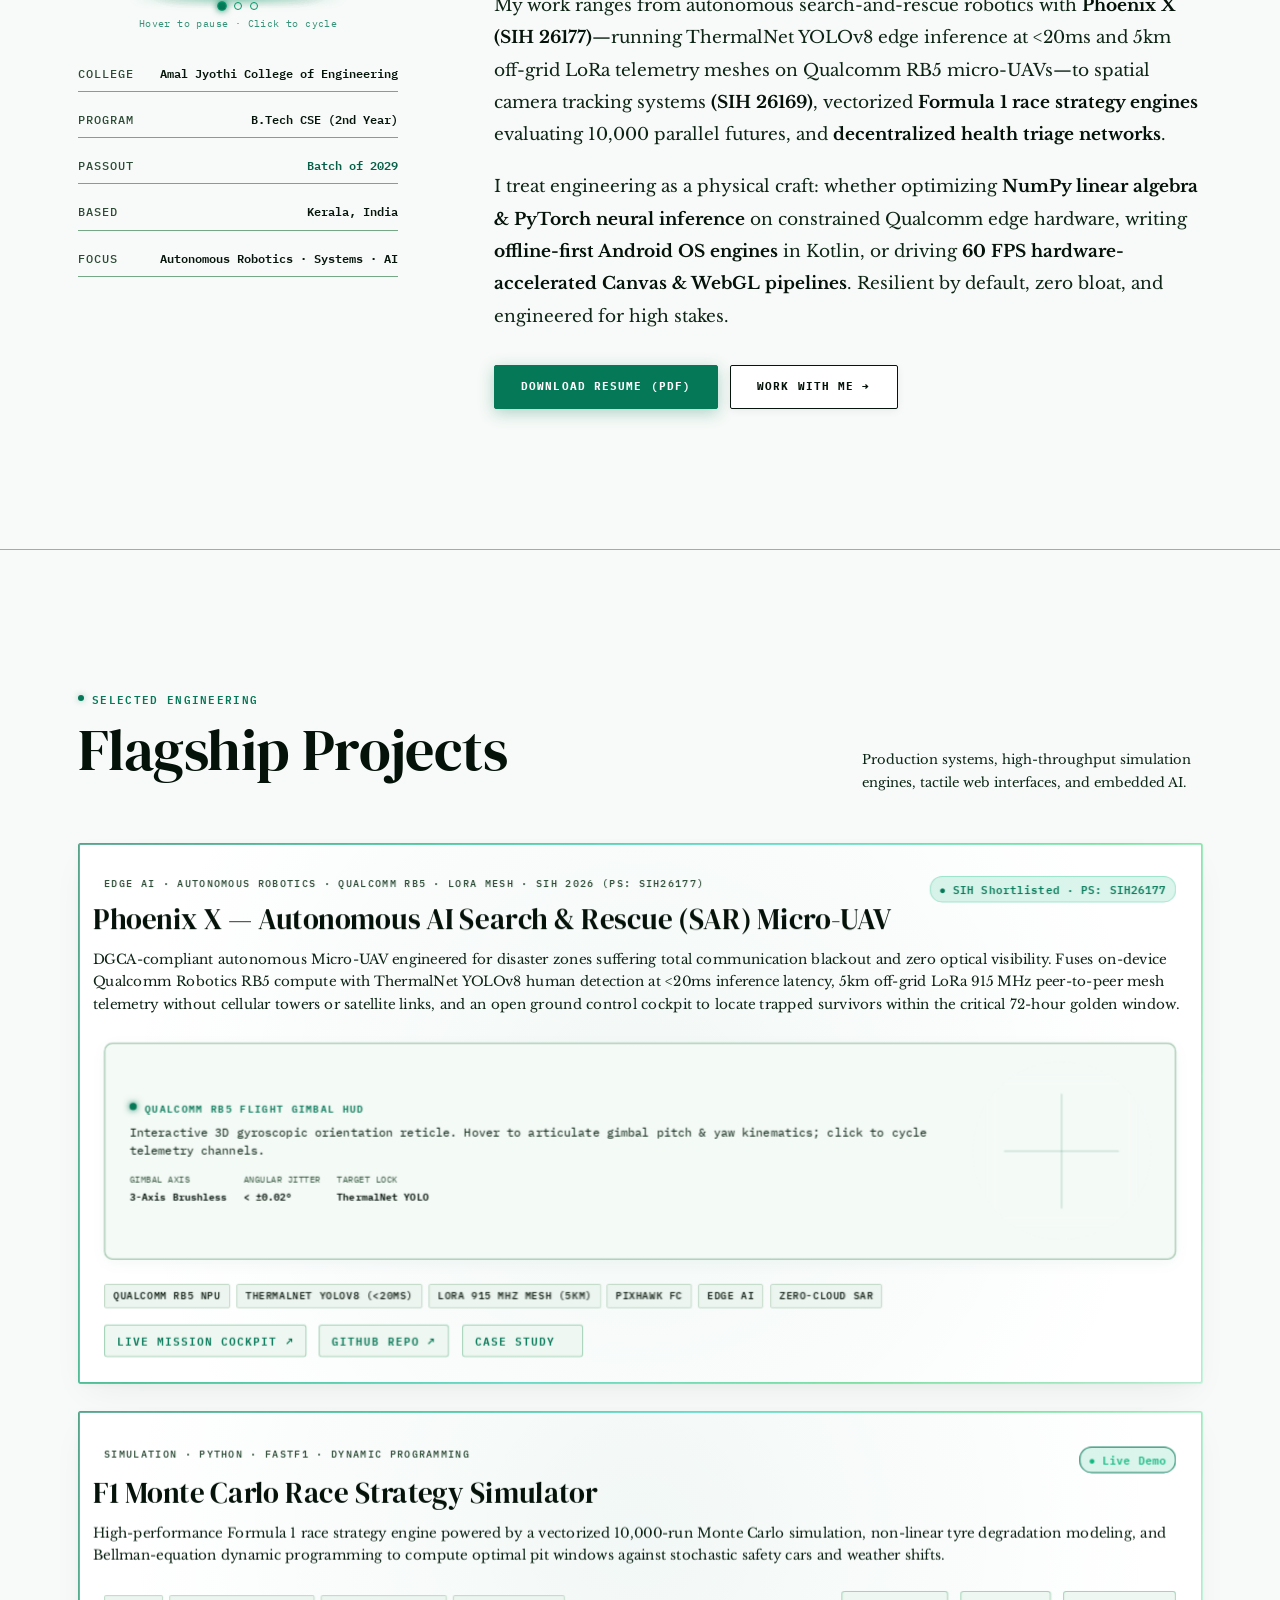
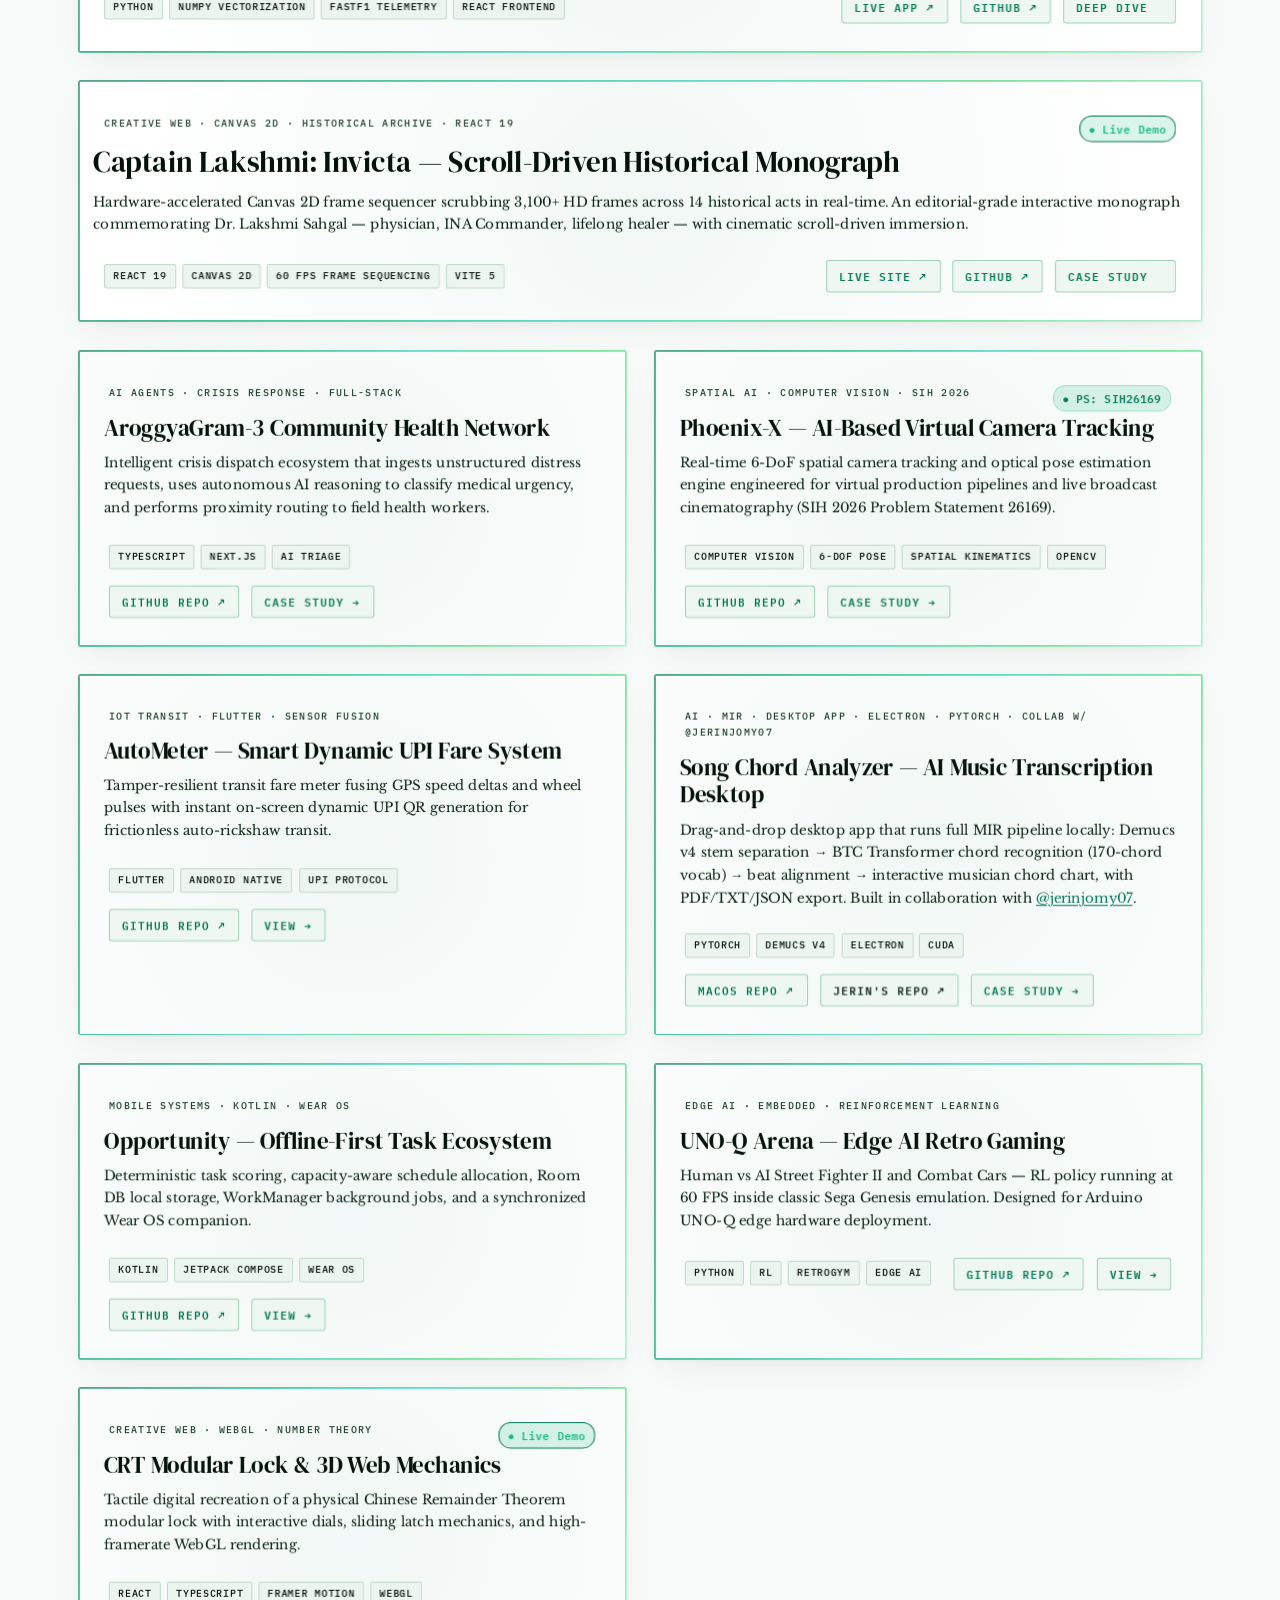
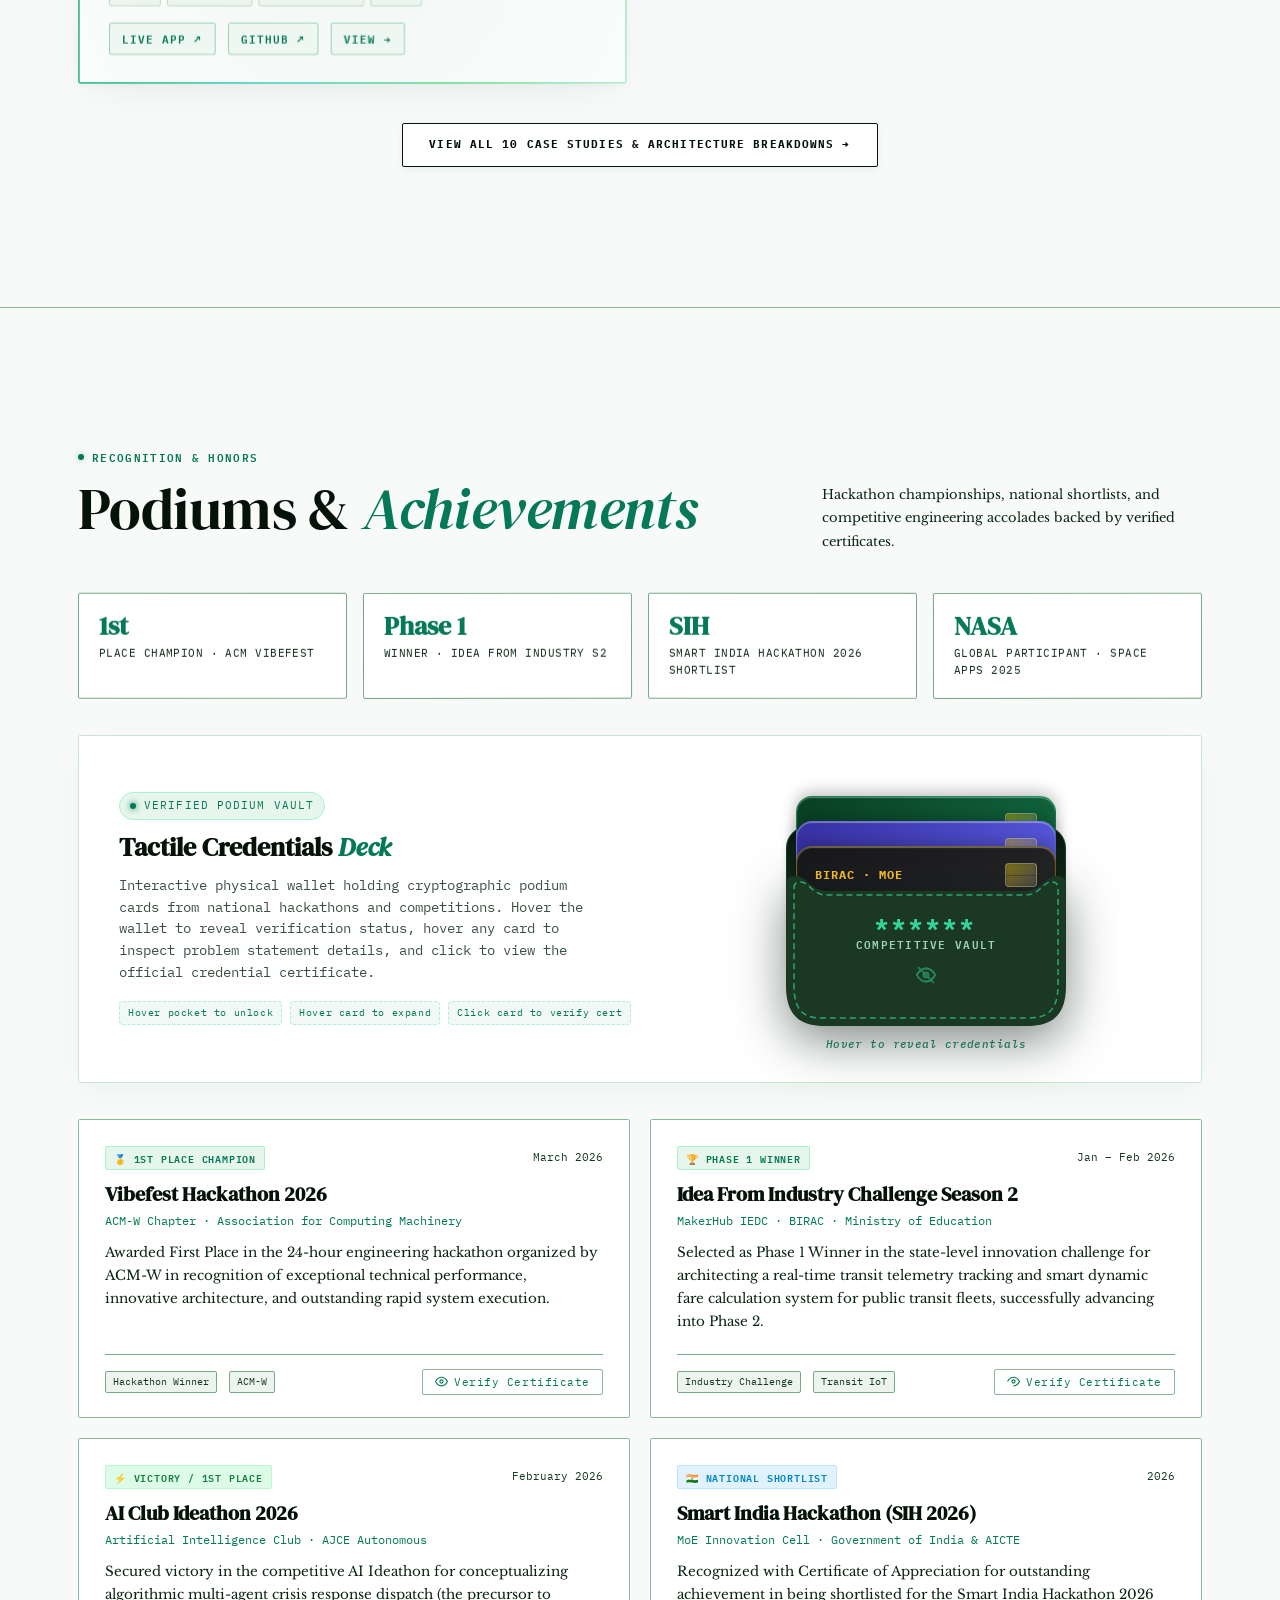
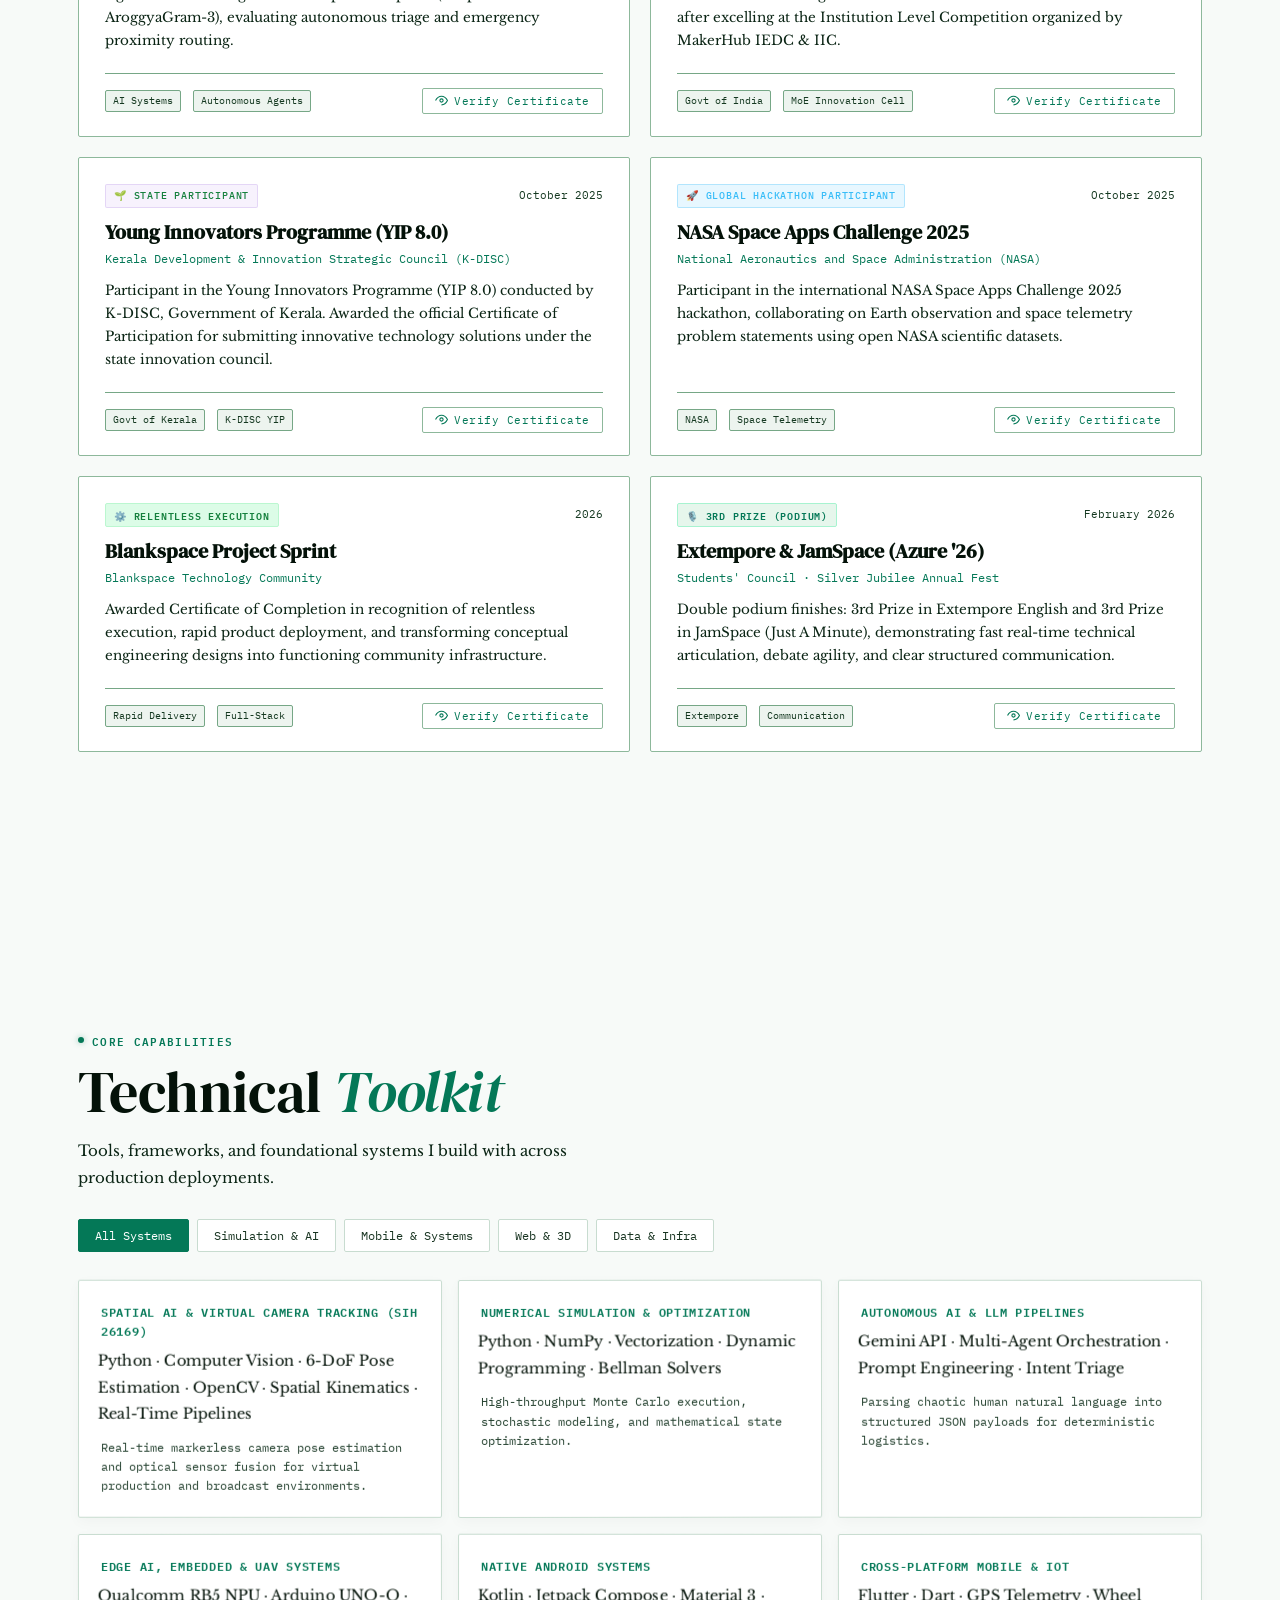
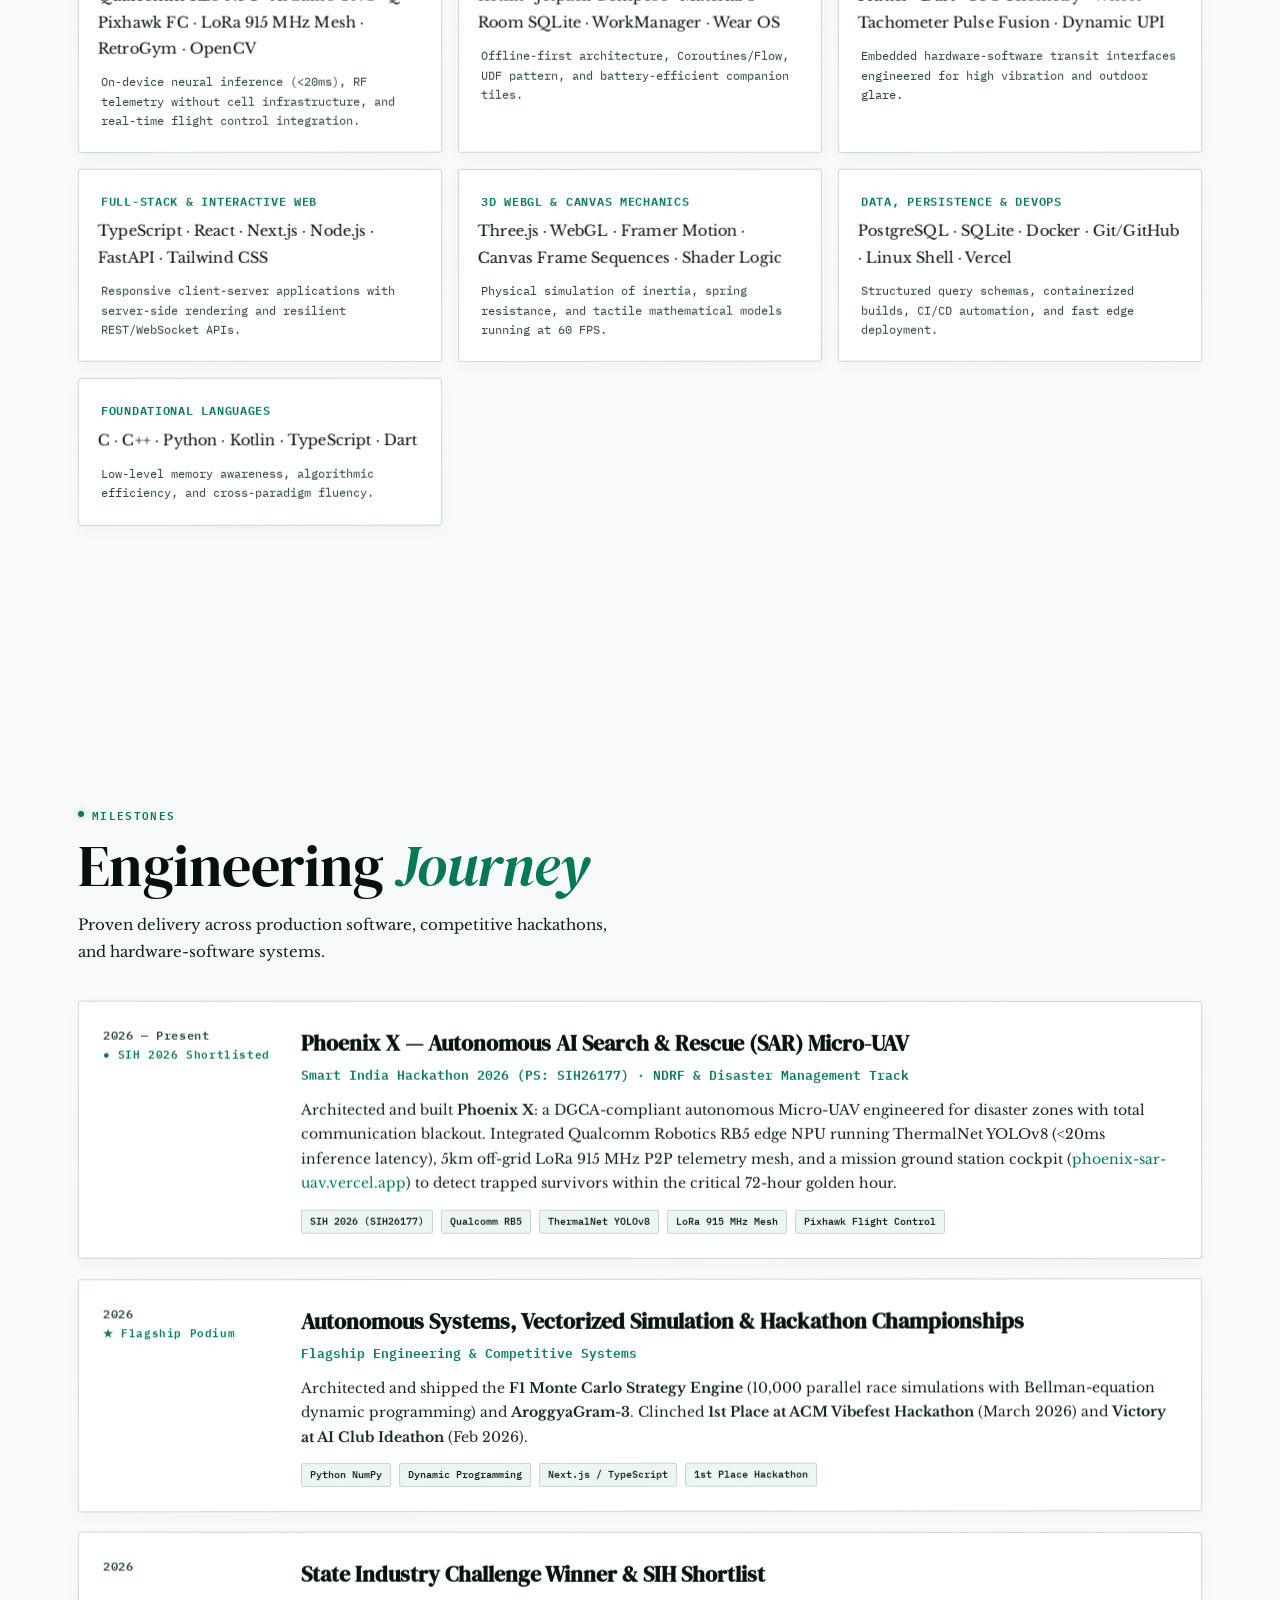
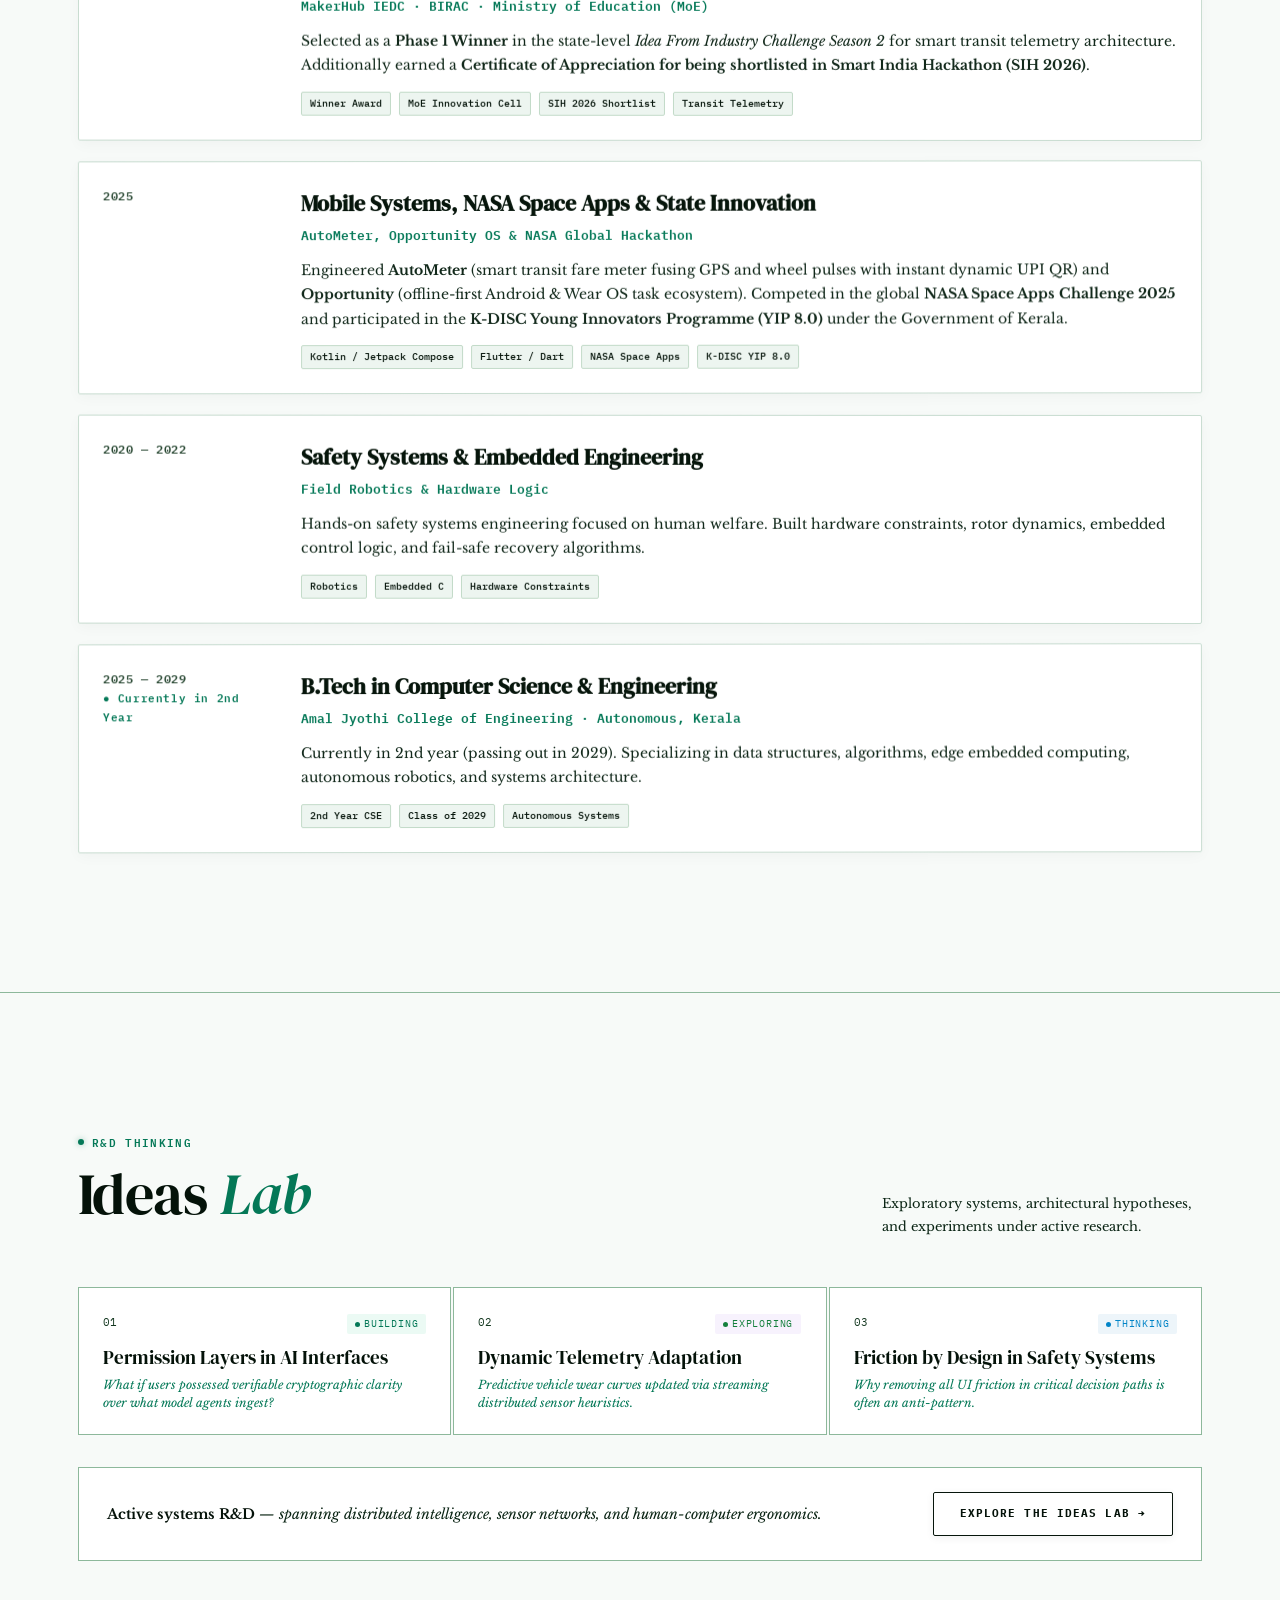
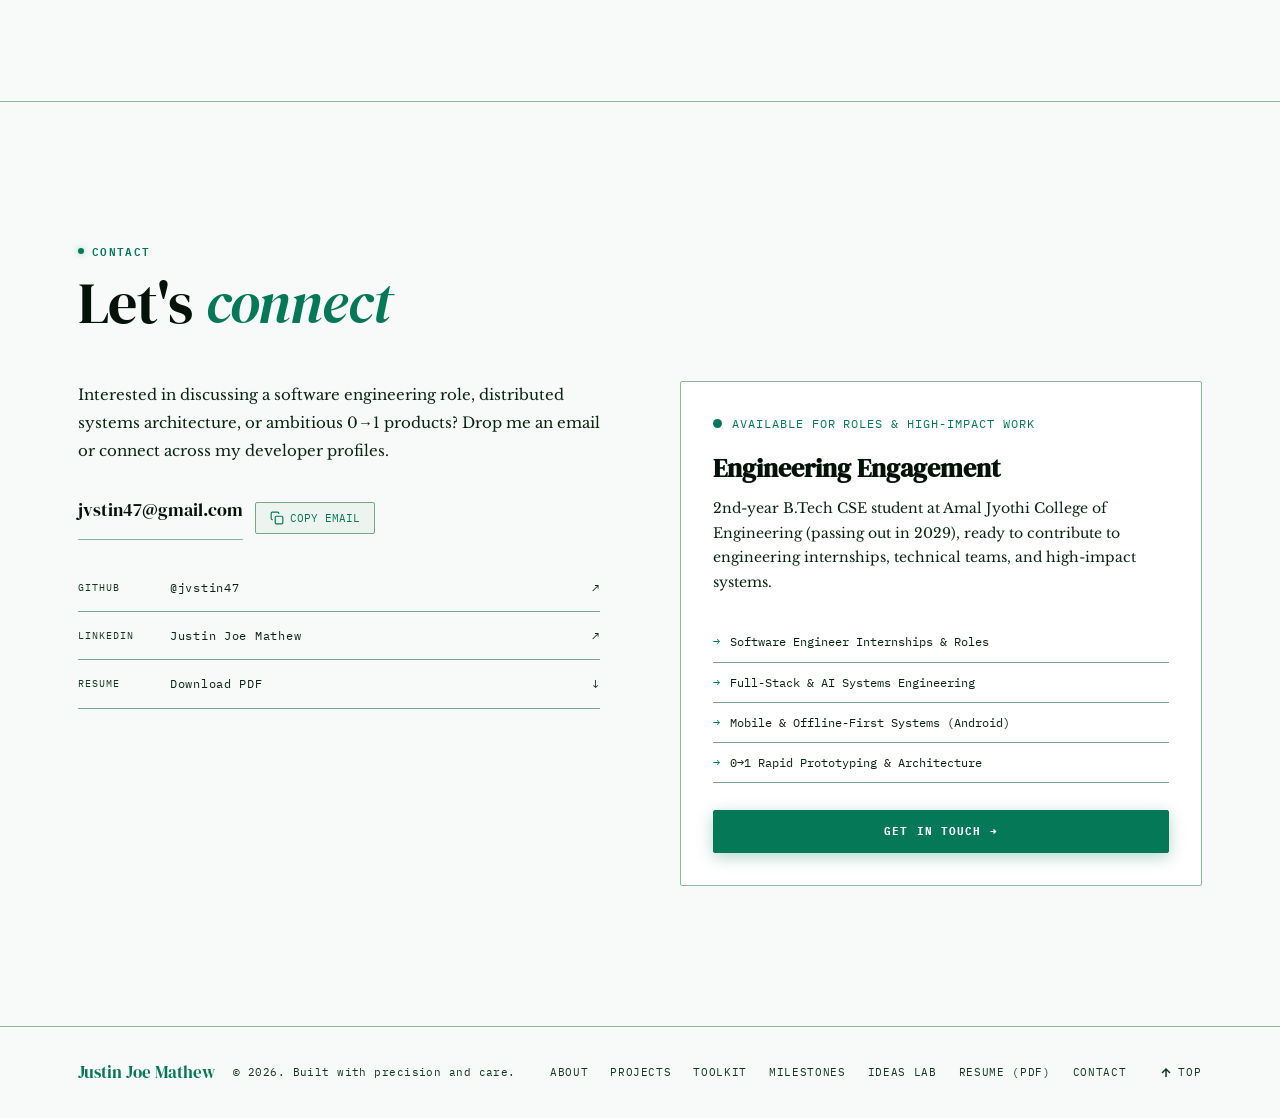
==== commit ef286e8c: "style(about): clean up obsolete photo-badge css and bump cache buster" ====
--- a/index.html
+++ b/index.html
@@ -13,7 +13,7 @@
   <link rel="preconnect" href="https://fonts.gstatic.com" crossorigin>
   <link href="https://fonts.googleapis.com/css2?family=DM+Serif+Display:ital@0;1&family=Libre+Baskerville:ital,wght@0,400;0,700;1,400&family=IBM+Plex+Mono:wght@300;400;500;600&display=swap" rel="stylesheet">
   <link rel="stylesheet" href="styles.css?v=20261010">
-  <link rel="stylesheet" href="index.css?v=20261010">
+  <link rel="stylesheet" href="index.css?v=20261010b">
   <script>
     (function () {
       var saved = localStorage.getItem('theme');
--- a/index.css
+++ b/index.css
@@ -322,29 +322,6 @@
   transform: scale(1.05);
 }
 
-.photo-badge {
-  position: absolute;
-  bottom: 8px;
-  left: 8px;
-  background: rgba(7, 19, 11, 0.85);
-  backdrop-filter: blur(8px);
-  border: 1px solid rgba(16, 185, 129, 0.3);
-  color: #34d399;
-  font-size: 9.5px;
-  font-family: var(--font-mono);
-  font-weight: 600;
-  letter-spacing: 0.08em;
-  text-transform: uppercase;
-  padding: 3px 8px;
-  border-radius: 6px;
-  z-index: 2;
-}
-
-body.light .photo-badge {
-  background: rgba(240, 253, 244, 0.9);
-  border-color: #a7f3d0;
-  color: #047857;
-}
 
 .photo-deck-lines {
   position: absolute;
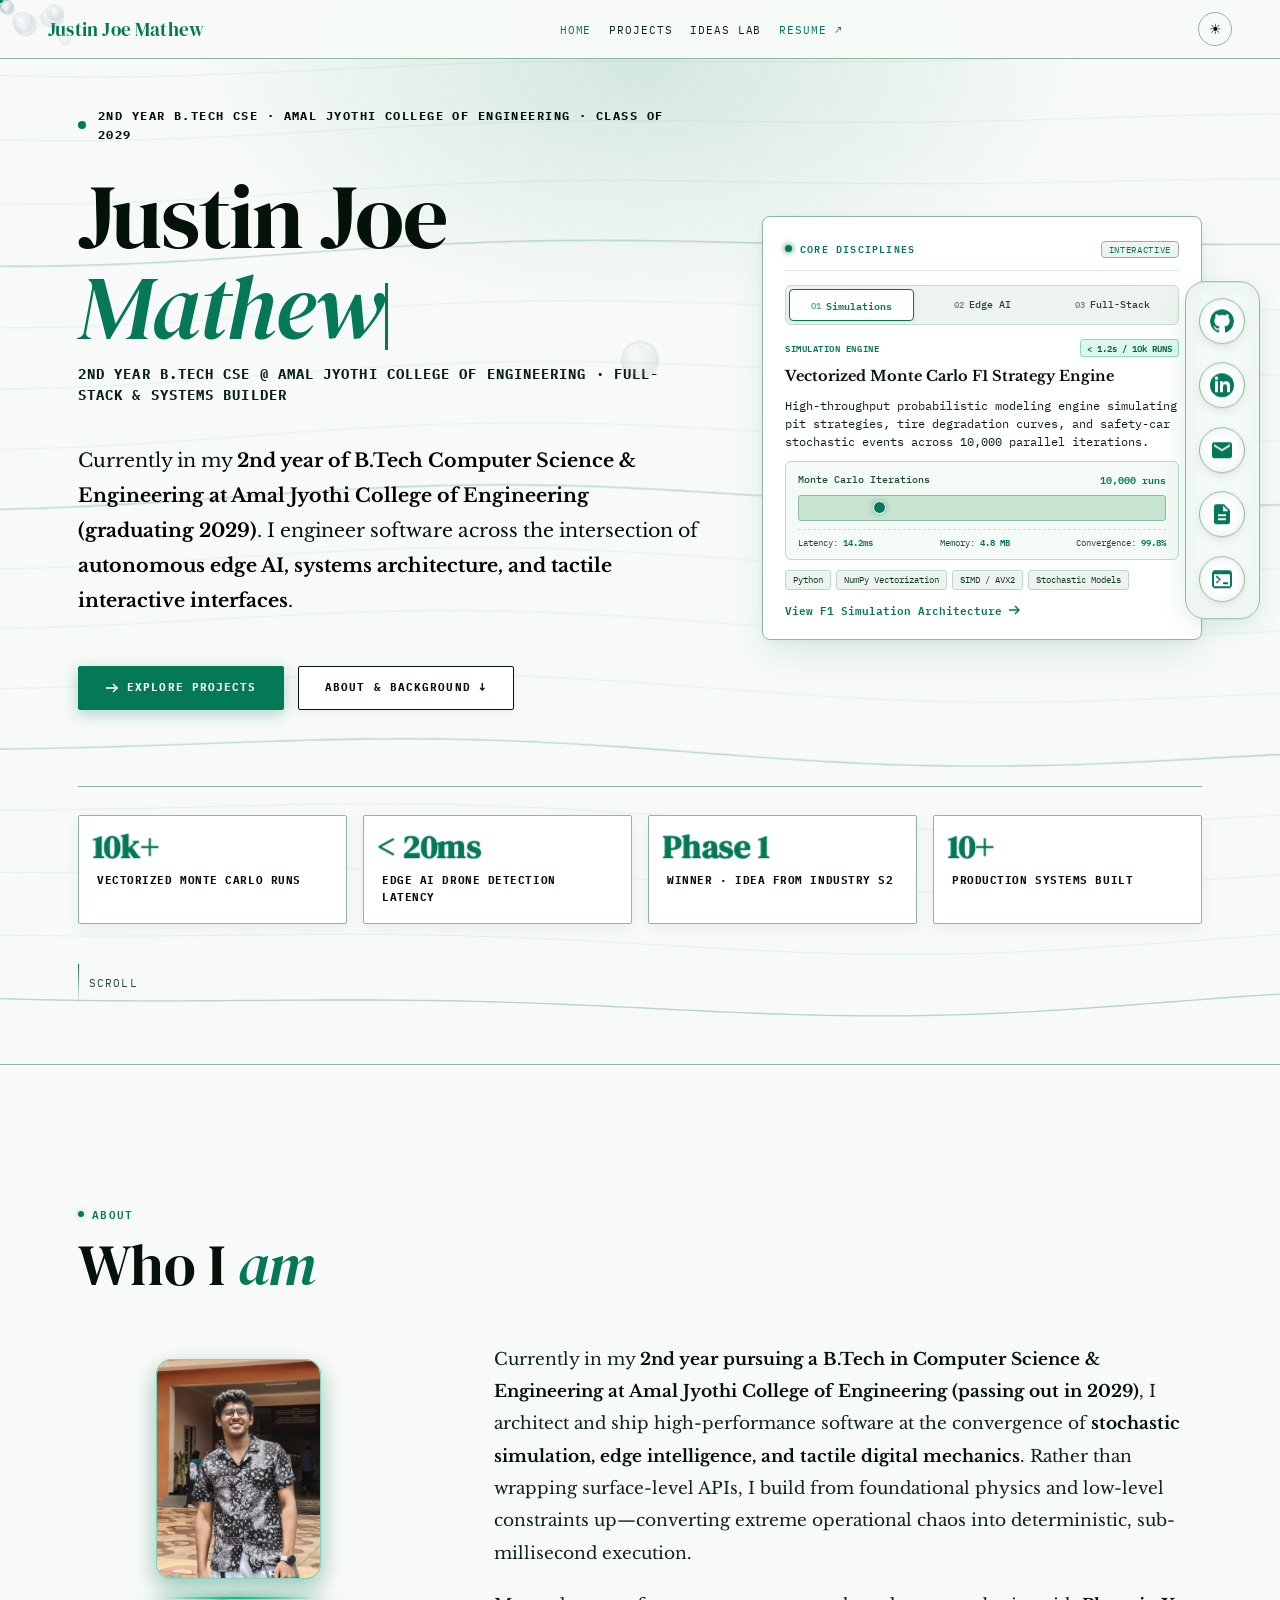
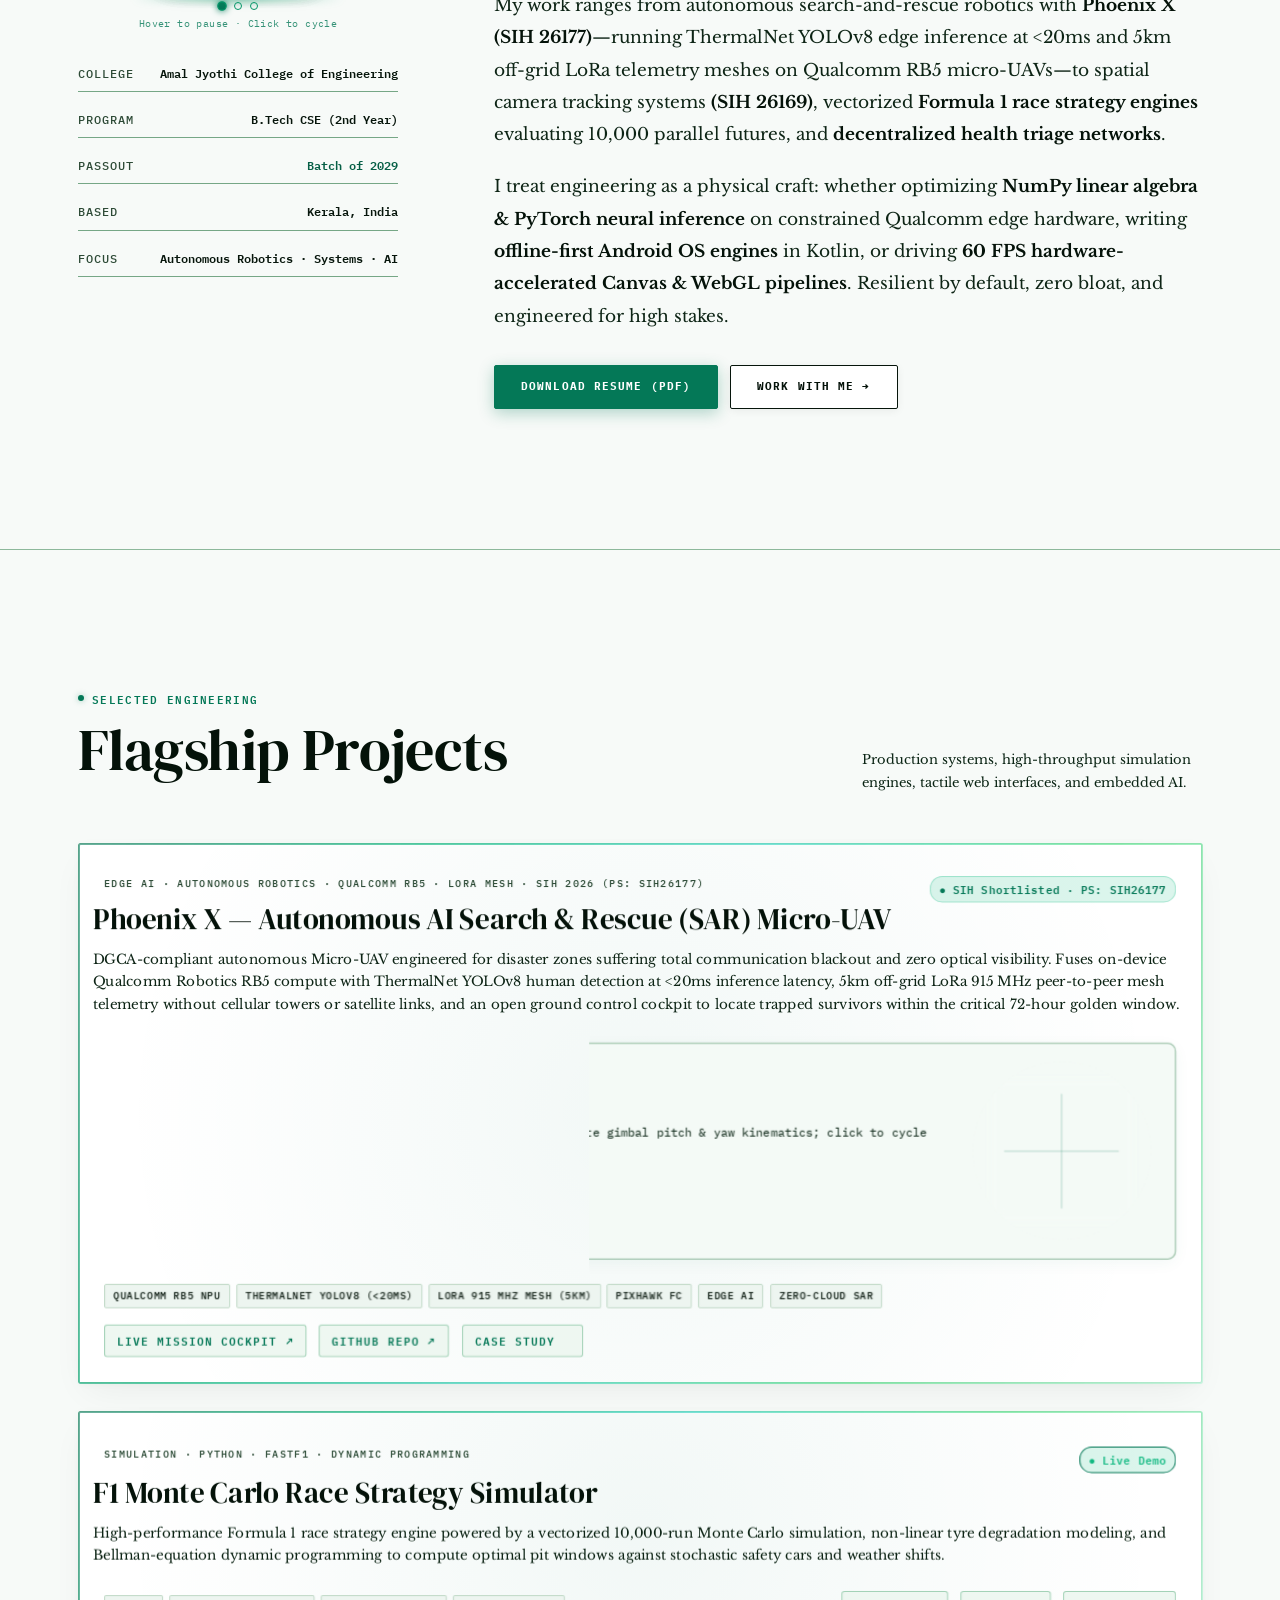
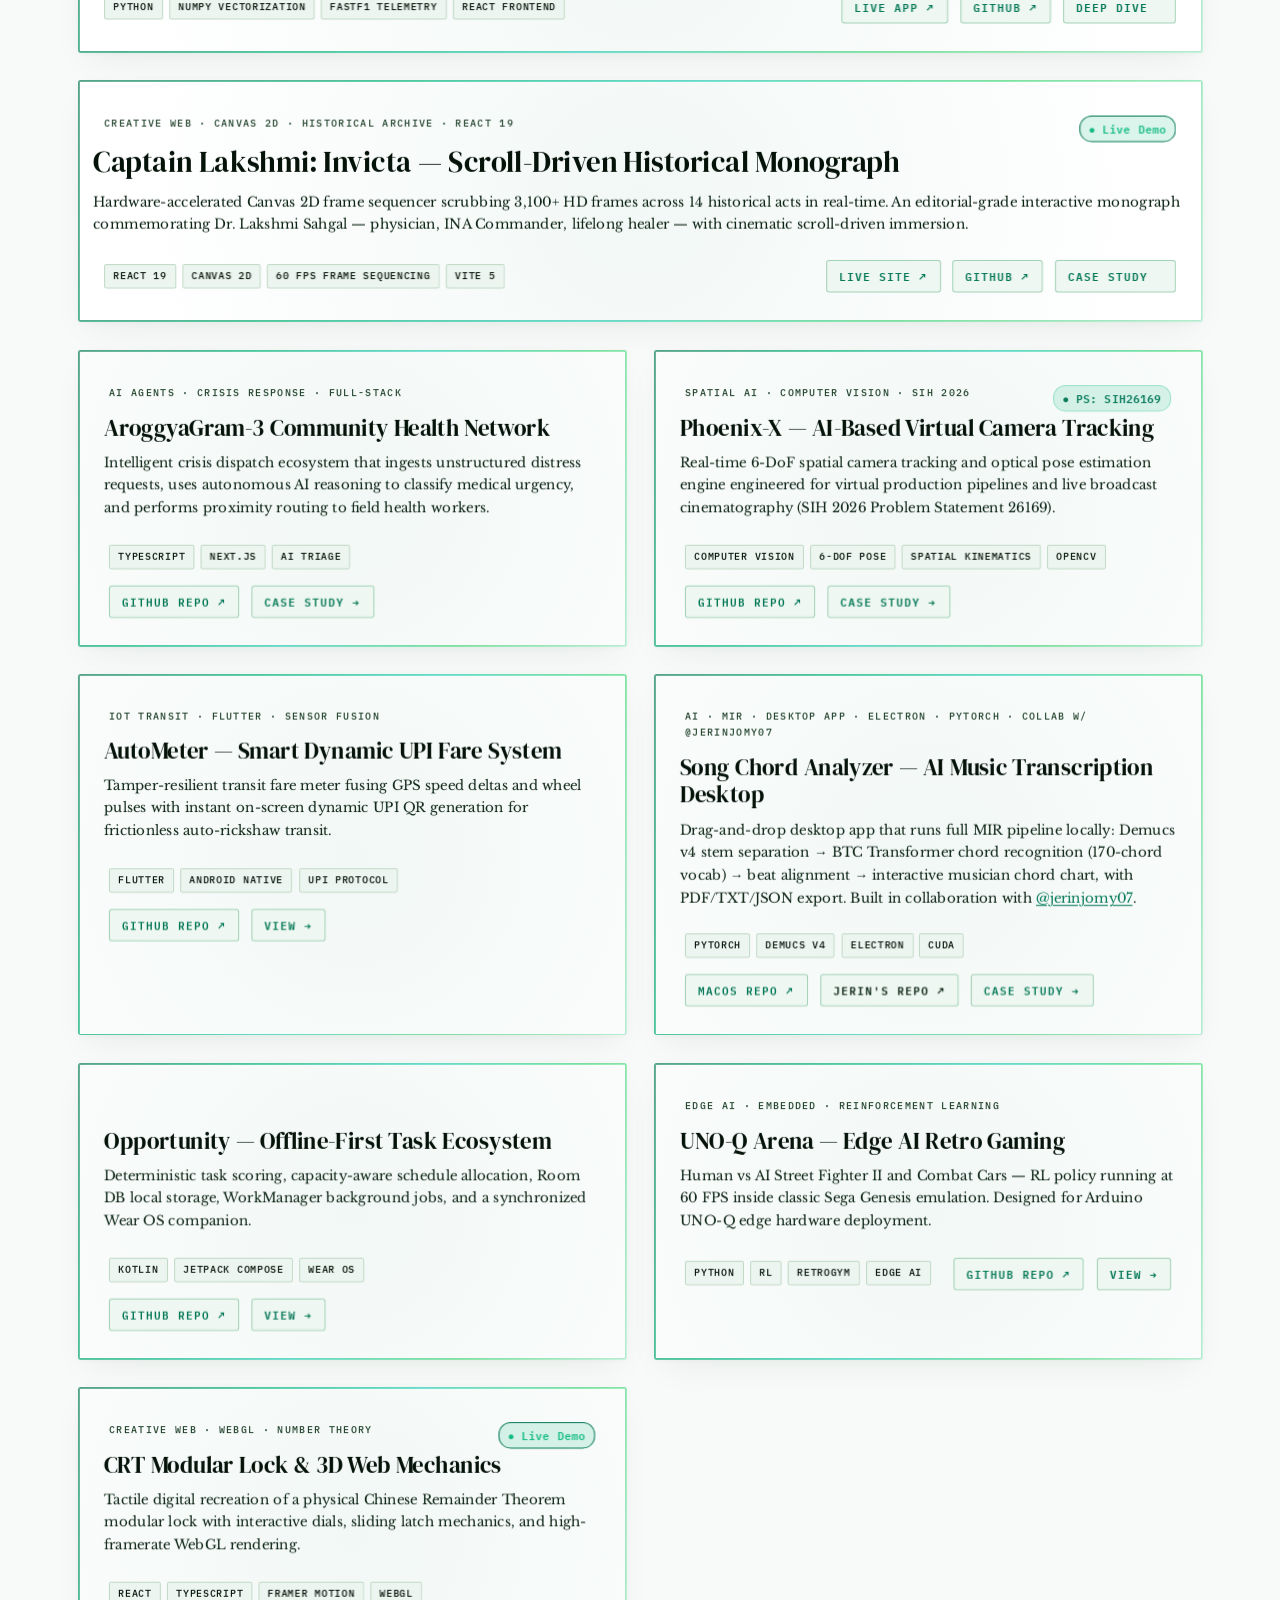
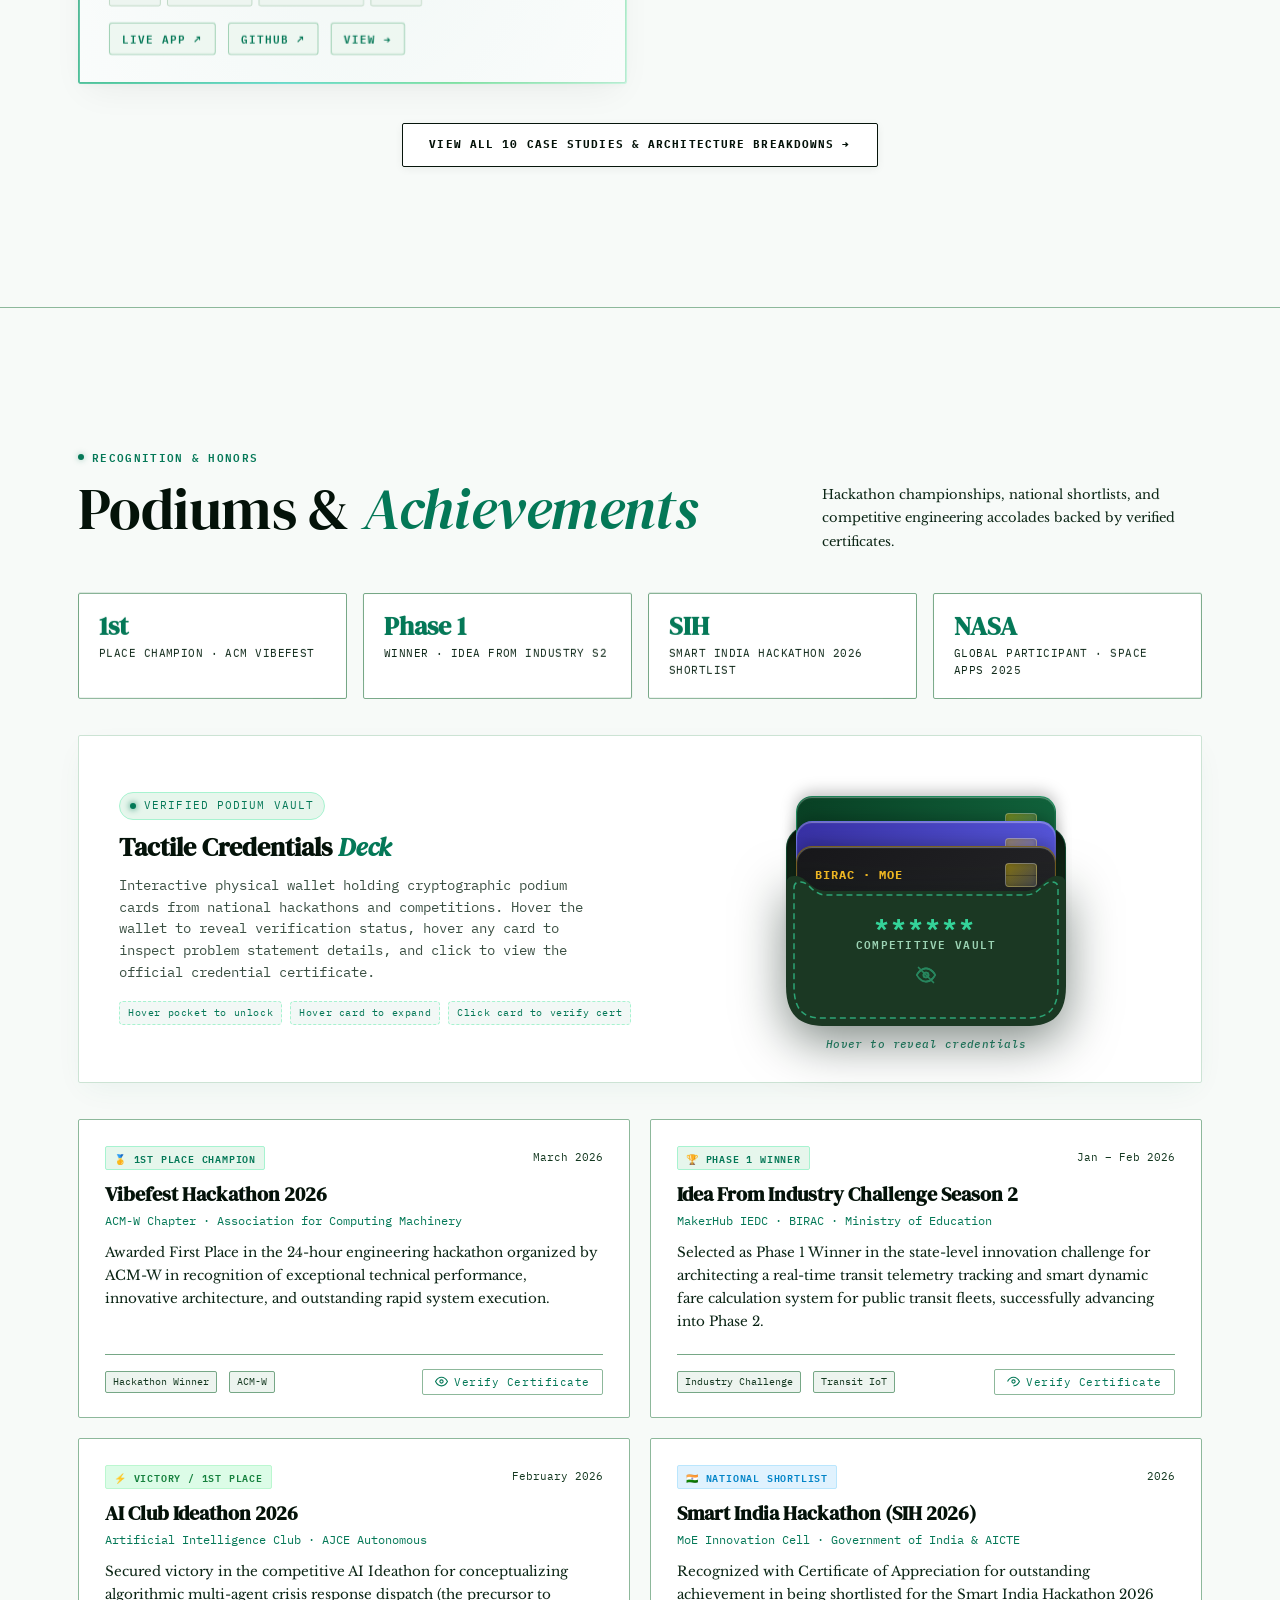
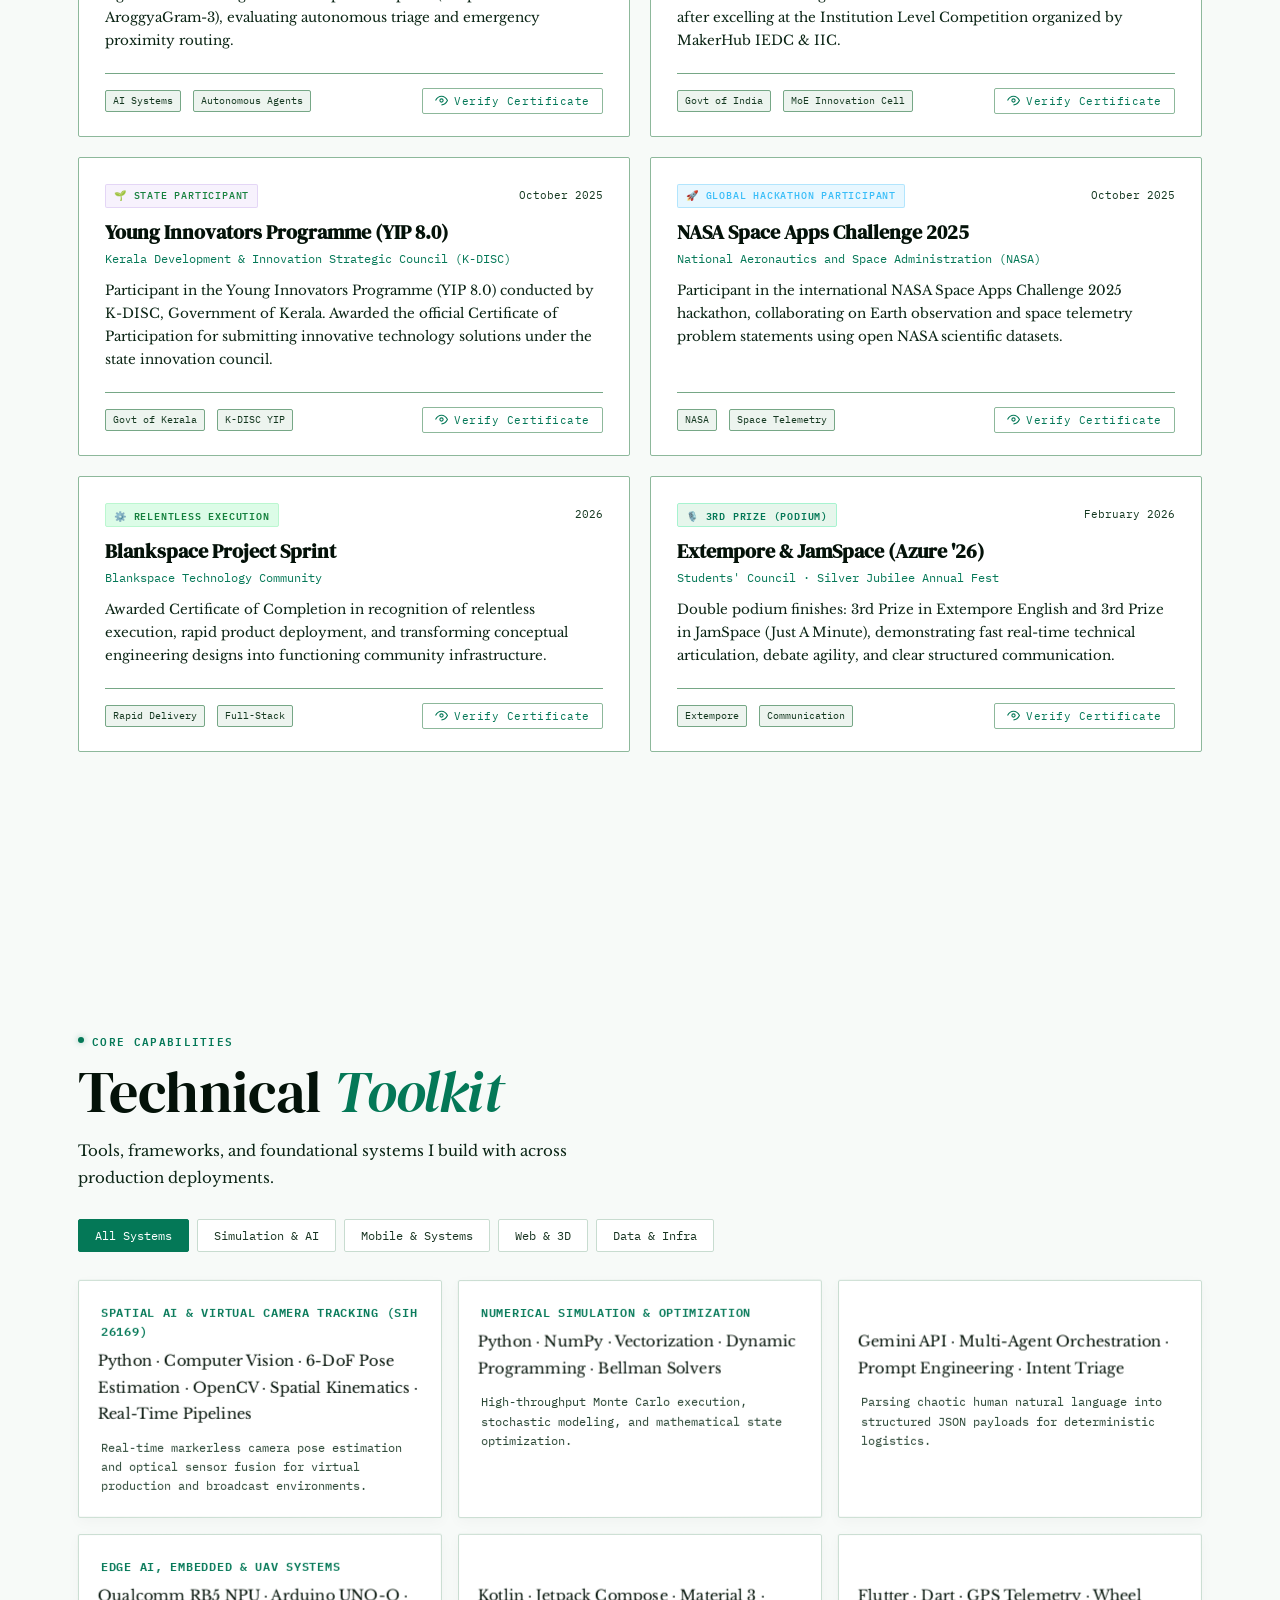
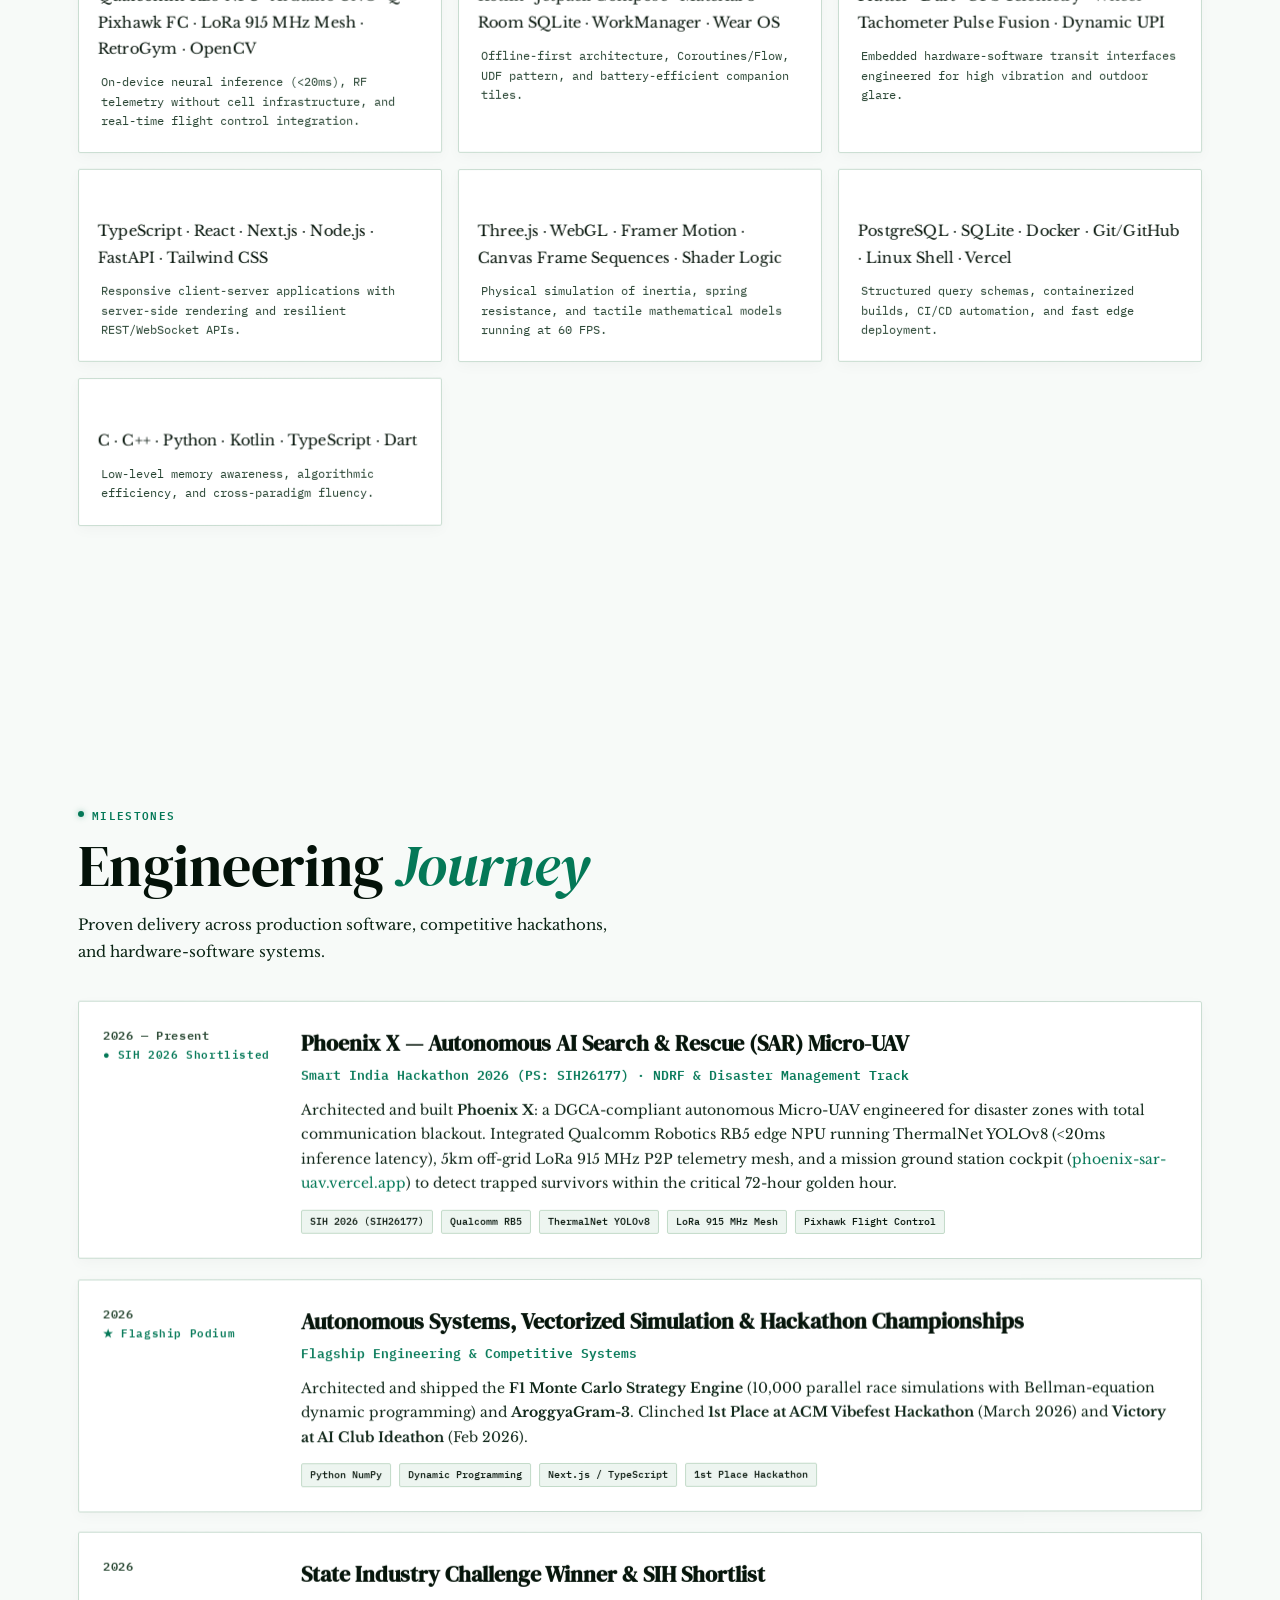
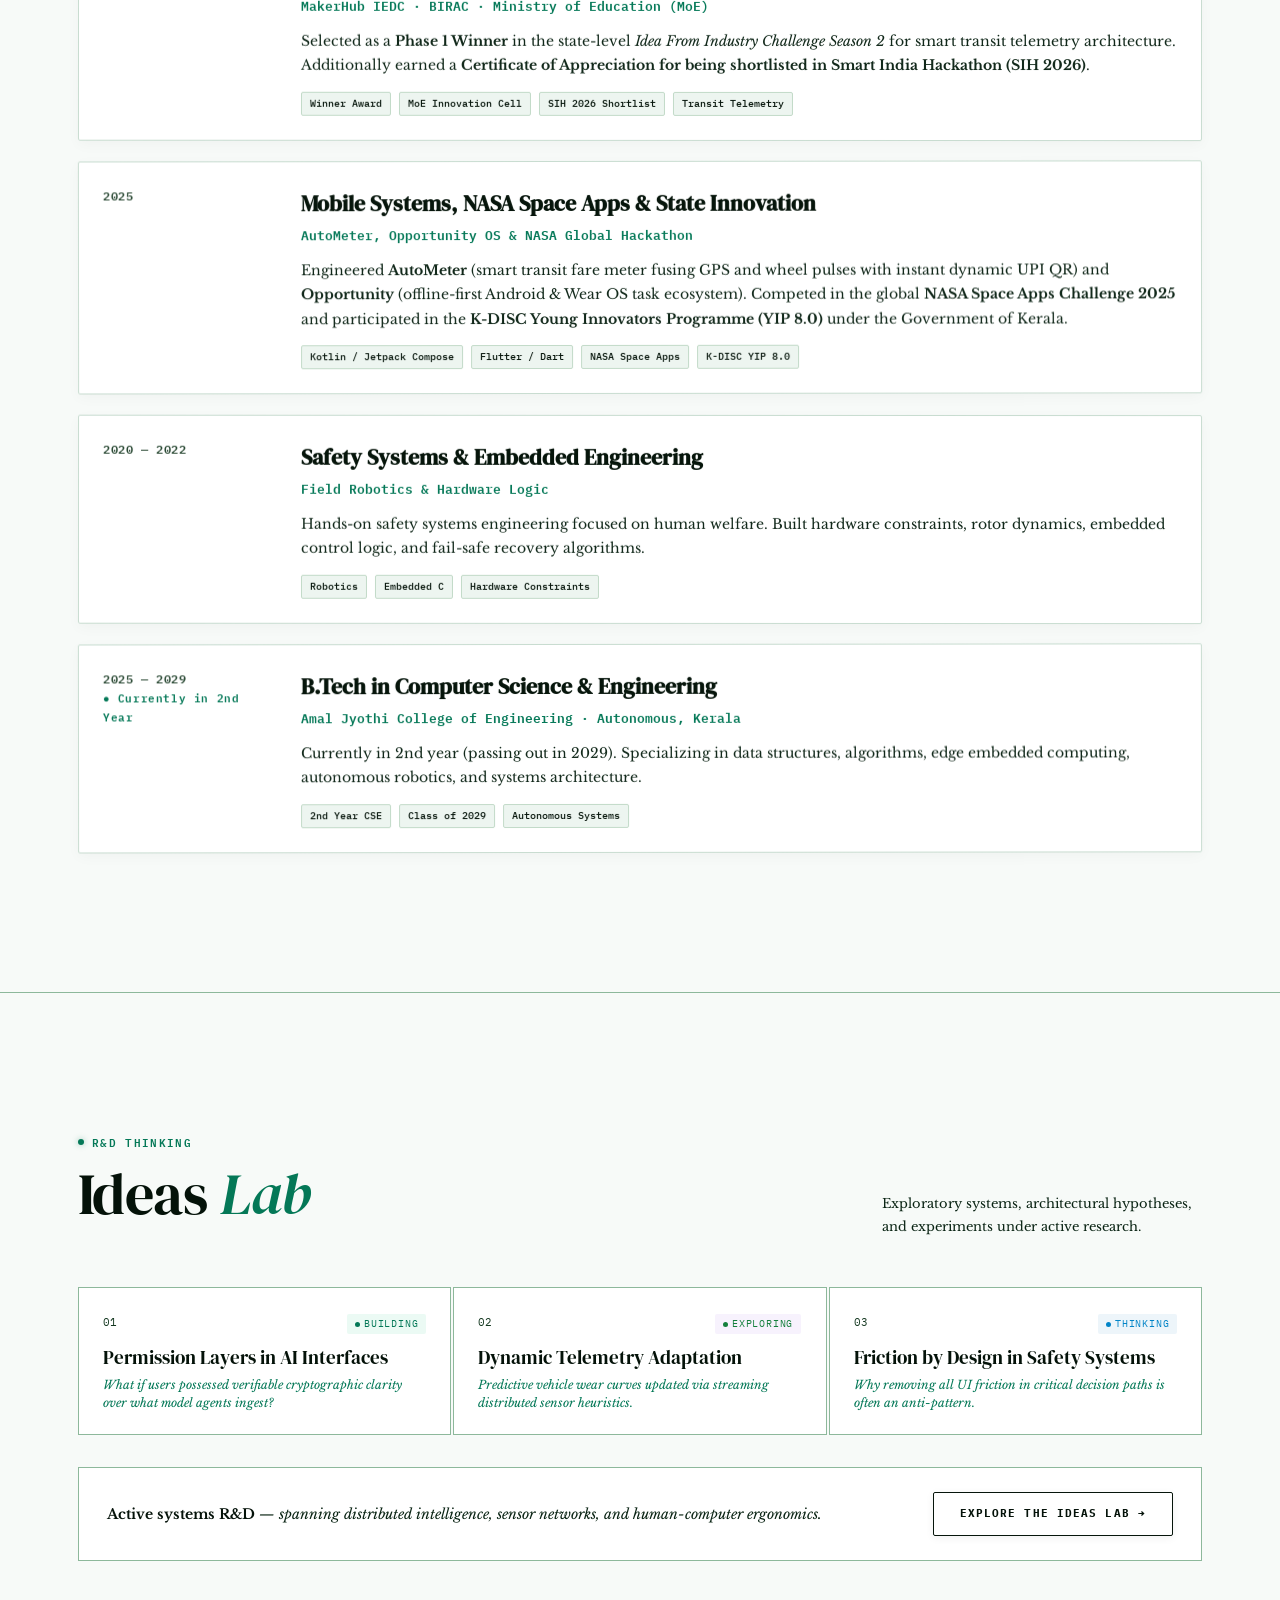
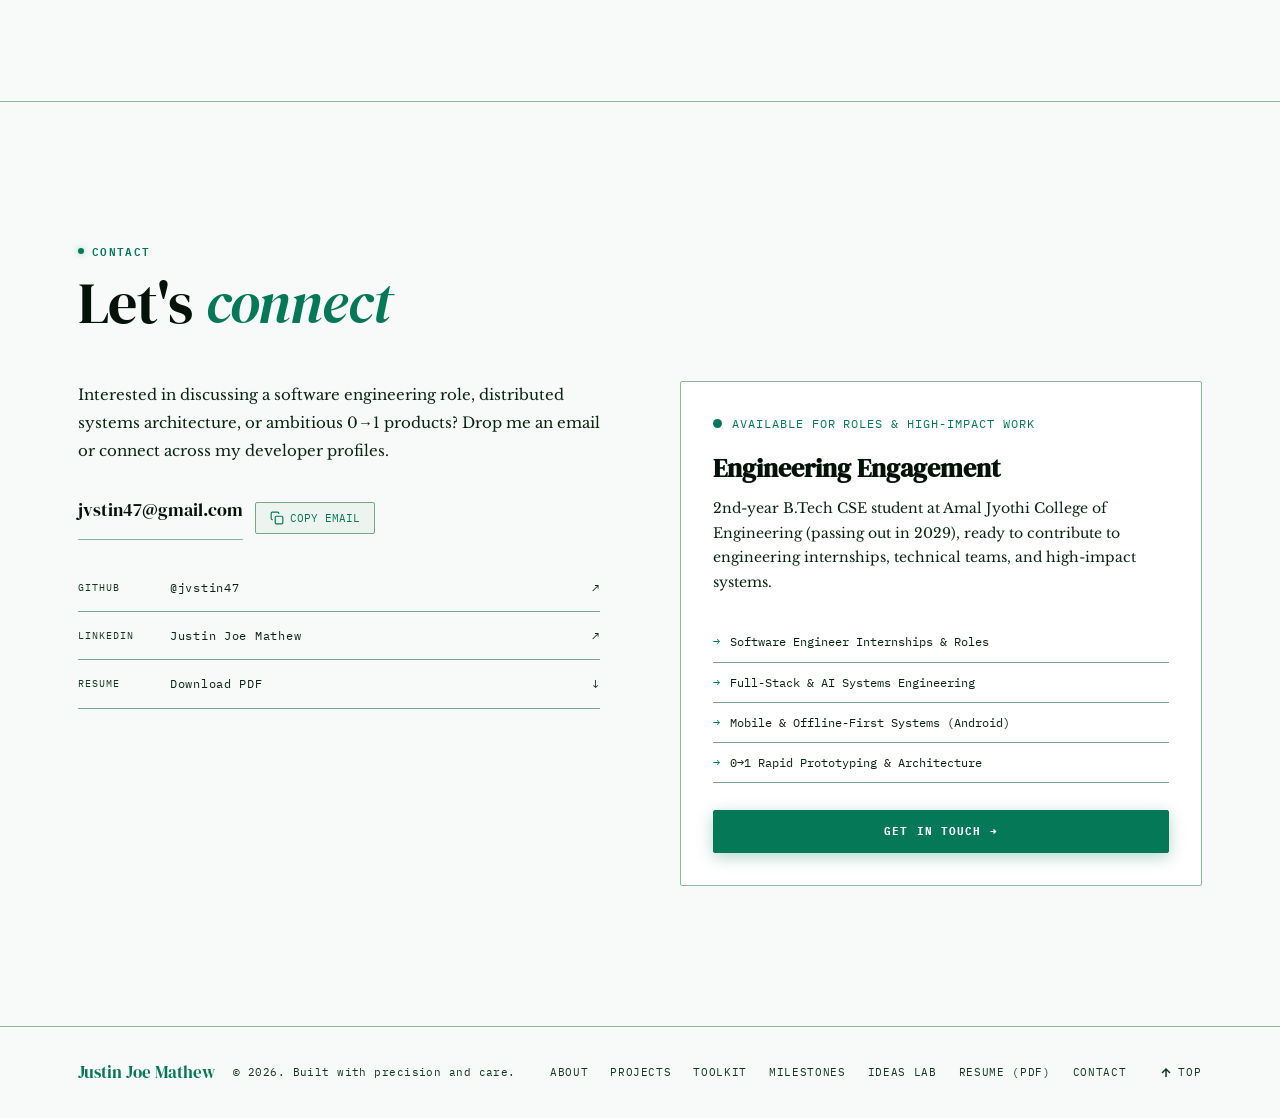
==== commit b0bd0793: "feat: refine light-mode mercury bubble, remove navbar console button, and make floating dock globall" ====
--- a/index.html
+++ b/index.html
@@ -12,7 +12,7 @@
   <link rel="preconnect" href="https://fonts.googleapis.com">
   <link rel="preconnect" href="https://fonts.gstatic.com" crossorigin>
   <link href="https://fonts.googleapis.com/css2?family=DM+Serif+Display:ital@0;1&family=Libre+Baskerville:ital,wght@0,400;0,700;1,400&family=IBM+Plex+Mono:wght@300;400;500;600&display=swap" rel="stylesheet">
-  <link rel="stylesheet" href="styles.css?v=20261010">
+  <link rel="stylesheet" href="styles.css?v=20261010b">
   <link rel="stylesheet" href="index.css?v=20261010b">
   <script>
     (function () {
@@ -104,9 +104,6 @@
       <li><a href="Justin_Mathew_Resume.pdf" target="_blank" style="color:var(--nature);">Resume ↗</a></li>
     </ul>
       <div style="display:flex;align-items:center;gap:10px;">
-        <button class="tech-terminal-trigger" onclick="toggleTechTerminal()" title="Launch Interactive Systems Terminal">
-          <span style="color:#27c93f;">●</span> console [~]
-        </button>
         <button id="theme-btn" onclick="toggleTheme()" title="Toggle theme">☾</button>
         <button class="nav-hamburger" onclick="toggleMobileNav()" aria-label="Toggle navigation">☰</button>
       </div>
@@ -2927,7 +2924,7 @@
   </div>
 </aside>
 
-<script src="interactive-trends.js"></script>
+<script src="interactive-trends.js?v=20261010b"></script>
 
 </body>
 </html>
--- a/styles.css
+++ b/styles.css
@@ -2210,7 +2210,7 @@
 body.light .hero-mercury-canvas,
 html.light .hero-mercury-canvas {
   display: block;
-  opacity: 0.95;
+  opacity: 0.40;
 }
 
 /* ──────────────────────────────────────────────────────────────
@@ -2876,7 +2876,7 @@
   right: 20px;
   top: 50%;
   transform: translateY(-50%);
-  z-index: 999;
+  z-index: 100005;
 }
 
 .floating-iso-dock .iso-card,
@@ -3082,9 +3082,70 @@
   transform: translate(-9px, -9px);
 }
 
+/* Ensure floating dock stays visible & adaptively scaled across all screen sizes, aspect ratios, and orientations */
 @media (max-width: 900px) {
   .floating-iso-dock {
-    display: none;
+    display: block !important;
+    right: 12px;
+  }
+  .floating-iso-dock .iso-card,
+  .floating-iso-dock .card {
+    padding: 6px 3px;
+    gap: 0.5rem;
+    border-radius: 16px;
+  }
+  .floating-iso-dock ul {
+    padding: 0.35rem 0.4rem;
+    gap: 0.7rem;
+  }
+  .floating-iso-dock .svg,
+  .iso-pro span {
+    height: 40px;
+    width: 40px;
+    padding: 8px;
+  }
+}
+
+@media (max-width: 600px) {
+  .floating-iso-dock {
+    display: block !important;
+    right: 6px;
+  }
+  .floating-iso-dock .iso-card,
+  .floating-iso-dock .card {
+    padding: 4px 2px;
+    gap: 0.35rem;
+    border-radius: 14px;
+  }
+  .floating-iso-dock ul {
+    padding: 0.25rem 0.25rem;
+    gap: 0.5rem;
+  }
+  .floating-iso-dock .svg,
+  .iso-pro span {
+    height: 36px;
+    width: 36px;
+    padding: 7px;
+  }
+  .floating-iso-dock .text {
+    font-size: 10px;
+    padding: 3px 8px;
+    right: calc(100% + 8px);
+  }
+}
+
+/* Portrait & short-height screen viewports (mobile landscape, split-screen browsers) */
+@media (max-height: 560px) {
+  .floating-iso-dock {
+    transform: translateY(-50%) scale(0.78);
+    transform-origin: right center;
+  }
+}
+
+@media (max-height: 420px) {
+  .floating-iso-dock {
+    transform: translateY(-50%) scale(0.66);
+    transform-origin: right center;
   }
 }
 
